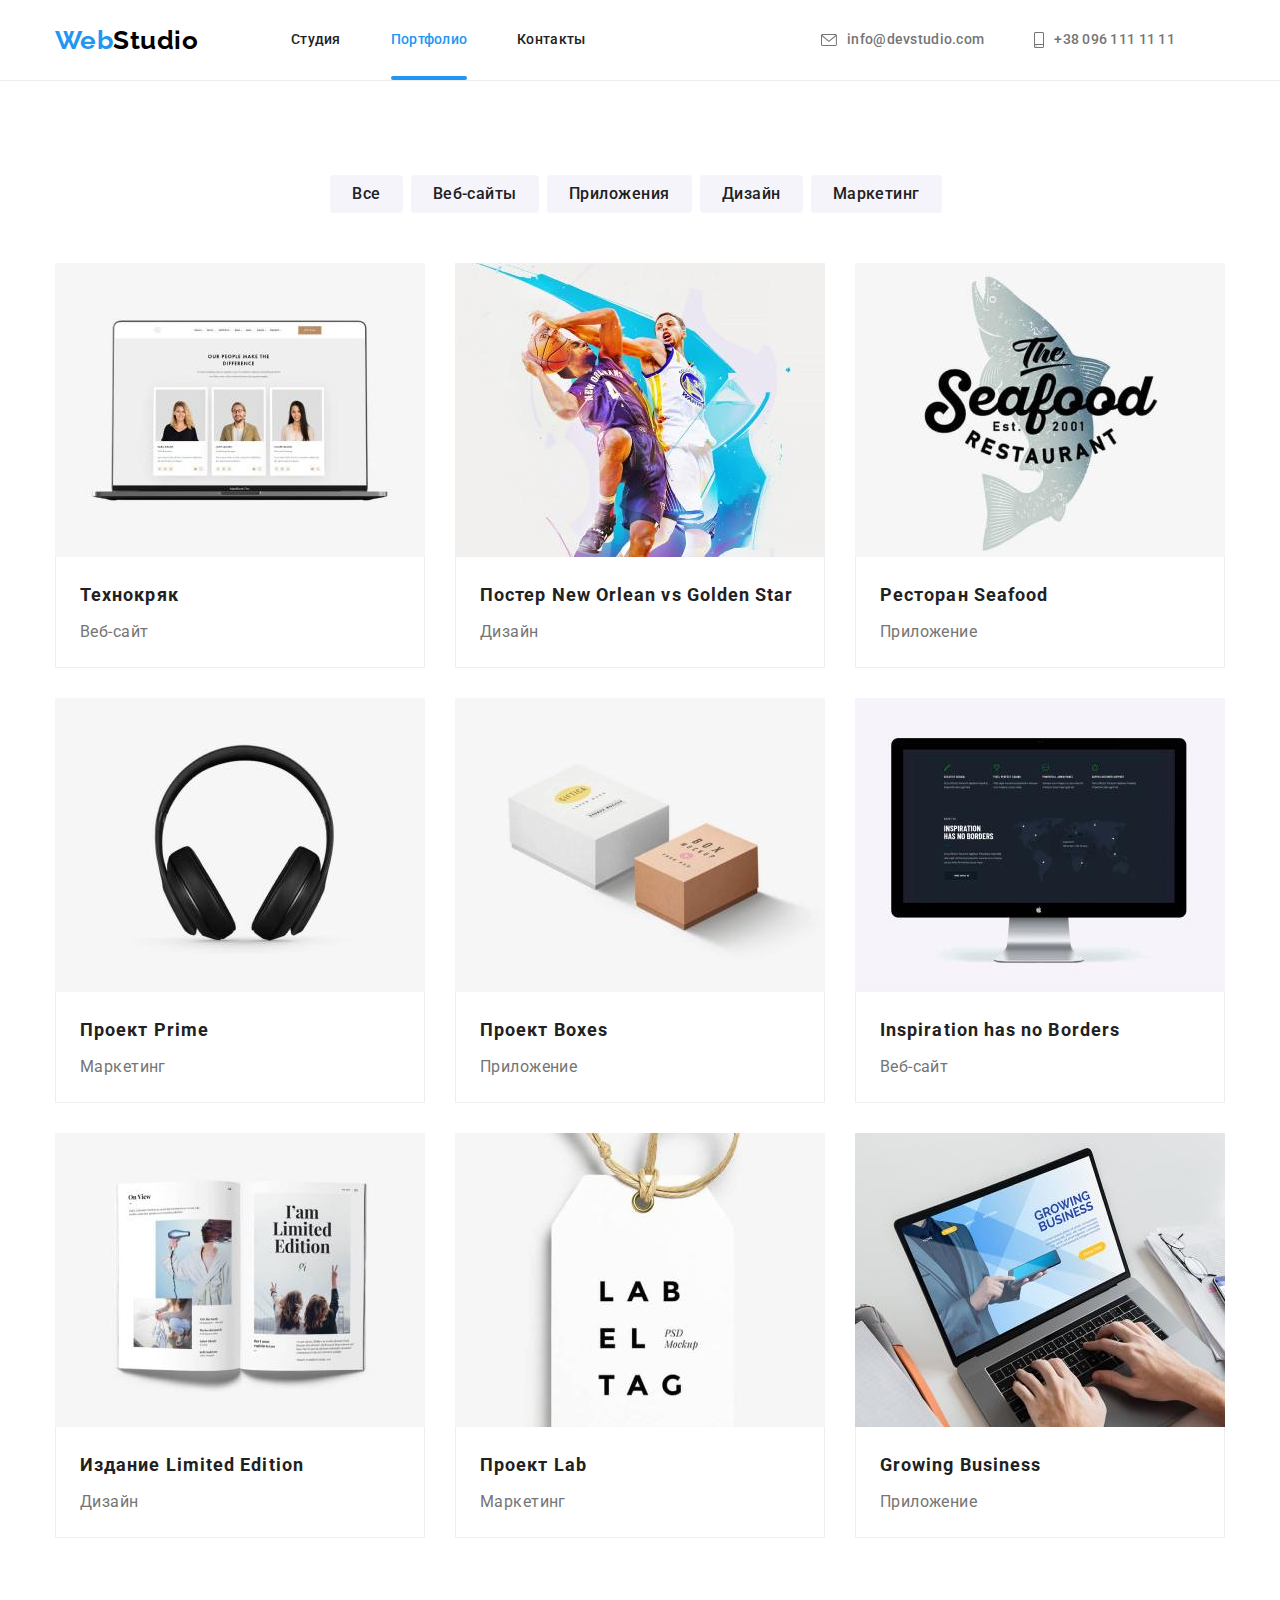
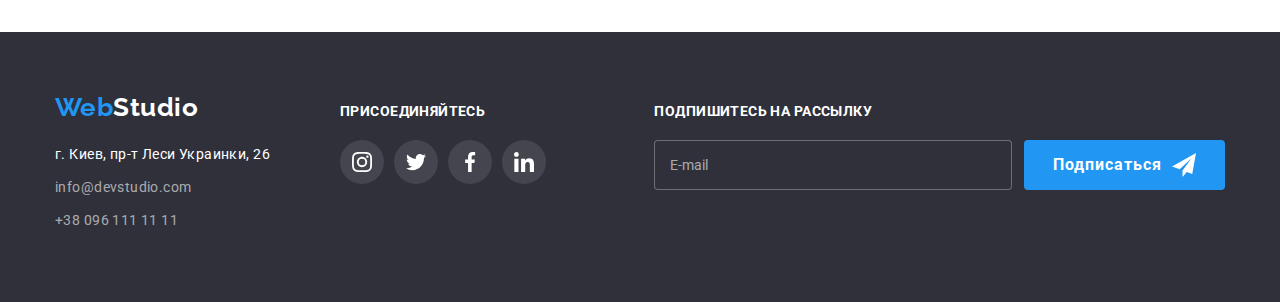
==== portfolio.html @ 4323f63f "initial" ====
<!DOCTYPE html>
<html lang="ru">
  <head>
    <meta charset="UTF-8" />
    <meta http-equiv="X-UA-Compatible" content="IE=edge" />
    <meta name="viewport" content="width=device-width, initial-scale=1.0" />
    <link rel="stylesheet" href="./css/main.min.css" />
    <title>Web studio</title>
  </head>
  <body>
    <!--Шапка страницы-->

    <header class="page-header">
      <div class="container header__cont">
        <!-- Навигация по странице -->

        <nav class="page-nav">
          <a href="./index.html" lang="en" class="logo logo-header">
            Web
            <span class="logo-end">Studio</span>
          </a>
          <ul class="nav__list">
            <li class="nav__item">
              <a href="./index.html" class="nav__link">Студия</a>
            </li>
            <li class="nav__item">
              <a href="./portfolio.html" class="active__link nav__link">Портфолио</a>
            </li>
            <li class="nav__item">
              <a href="/" class="nav__link">Контакты</a>
            </li>
          </ul>
        </nav>

        <!--Контакты-->

        <ul class="cont__list">
          <li class="cont__item">
            <a href="mailto:info@devstudio.com" class="cont__link">
              <svg width="16" height="12" class="cont__icon">
                <use href="./images/sprite.svg#envelope"></use>
              </svg>
              info@devstudio.com
            </a>
          </li>
          <li class="cont__item">
            <a href="tel:+380961111111" class="cont__link">
              <svg width="10" height="16" class="cont__icon">
                <use href="./images/sprite.svg#smartphone"></use>
              </svg>
              +38 096 111 11 11
            </a>
          </li>
        </ul>
      </div>
    </header>

    <!--Основная часть-->

    <main>
      <section class="section">
        <div class="container">
          <h1 class="visually-hidden">Портфолио</h1>
          <ul class="filter__list">
            <li class="filter__item">
              <button type="button" class="filter__btn">Все</button>
            </li>
            <li class="filter__item">
              <button type="button" class="filter__btn">Веб-сайты</button>
            </li>
            <li class="filter__item">
              <button type="button" class="filter__btn">Приложения</button>
            </li>
            <li class="filter__item">
              <button type="button" class="filter__btn">Дизайн</button>
            </li>
            <li class="filter__item">
              <button type="button" class="filter__btn">Маркетинг</button>
            </li>
          </ul>
          <ul class="project__list">
            <li class="project__card">
              <a href="/" class="project__link">
                <div class="project__thumb">
                  <img
                    src="./images/portfolio1.jpg"
                    alt="Ноутбук со страницей сайта"
                    width="370"
                  />
                  <div class="project__overlay">
                    <p class="overlay__text">
                      Ресурс предлагает комплексные предложения с разным уровнем
                      функционала и сервисов. Все это позволит посетителю
                      получить исчерпывающие сведения о компании или частном
                      лице.
                    </p>
                  </div>
                </div>
                <div class="project__text">
                  <h2 class="project__title">Технокряк</h2>
                  <p class="project__desc">Веб-сайт</p>
                </div>
              </a>
            </li>
            <li class="project__card">
              <a href="/" class="project__link">
                <div class="project__thumb">
                  <img
                    src="./images/portfolio2.jpg"
                    alt="Постер команд"
                    width="370"
                  />
                  <div class="project__overlay">
                    <p class="overlay__text">
                      Ресурс предлагает комплексные предложения с разным уровнем
                      функционала и сервисов. Все это позволит посетителю
                      получить исчерпывающие сведения о компании или частном
                      лице.
                    </p>
                  </div>
                </div>
                <div class="project__text">
                  <h2 class="project__title">
                    Постер
                    <span lang="en">New Orlean vs Golden Star</span>
                  </h2>
                  <p class="project__desc">Дизайн</p>
                </div>
              </a>
            </li>
            <li class="project__card">
              <a href="/" class="project__link">
                <div class="project__thumb">
                  <img
                    src="./images/portfolio3.jpg"
                    alt="Лого ресторана"
                    width="370"
                  />
                  <div class="project__overlay">
                    <p class="overlay__text">
                      Ресурс предлагает комплексные предложения с разным уровнем
                      функционала и сервисов. Все это позволит посетителю
                      получить исчерпывающие сведения о компании или частном
                      лице.
                    </p>
                  </div>
                </div>
                <div class="project__text">
                  <h2 class="project__title">
                    Ресторан
                    <span lang="en">Seafood</span>
                  </h2>
                  <p class="project__desc">Приложение</p>
                </div>
              </a>
            </li>
            <li class="project__card">
              <a href="/" class="project__link">
                <div class="project__thumb">
                  <img
                    src="./images/portfolio4.jpg"
                    alt="Наушники"
                    width="370"
                  />
                  <div class="project__overlay">
                    <p class="overlay__text">
                      Ресурс предлагает комплексные предложения с разным уровнем
                      функционала и сервисов. Все это позволит посетителю
                      получить исчерпывающие сведения о компании или частном
                      лице.
                    </p>
                  </div>
                </div>
                <div class="project__text">
                  <h2 class="project__title">
                    Проект
                    <span lang="en">Prime</span>
                  </h2>
                  <p class="project__desc">Маркетинг</p>
                </div>
              </a>
            </li>
            <li class="project__card">
              <a href="/" class="project__link">
                <div class="project__thumb">
                  <img
                    src="./images/portfolio5.jpg"
                    alt="Две коробки"
                    width="370"
                  />
                  <div class="project__overlay">
                    <p class="overlay__text">
                      Ресурс предлагает комплексные предложения с разным уровнем
                      функционала и сервисов. Все это позволит посетителю
                      получить исчерпывающие сведения о компании или частном
                      лице.
                    </p>
                  </div>
                </div>
                <div class="project__text">
                  <h2 class="project__title">
                    Проект
                    <span lang="en">Boxes</span>
                  </h2>
                  <p class="project__desc">Приложение</p>
                </div>
              </a>
            </li>
            <li class="project__card">
              <a href="/" class="project__link">
                <div class="project__thumb">
                  <img
                    src="./images/portfolio6.jpg"
                    alt="Монитор со страницей сайта"
                    width="370"
                  />
                  <div class="project__overlay">
                    <p class="overlay__text">
                      Ресурс предлагает комплексные предложения с разным уровнем
                      функционала и сервисов. Все это позволит посетителю
                      получить исчерпывающие сведения о компании или частном
                      лице.
                    </p>
                  </div>
                </div>
                <div class="project__text">
                  <h2 class="project__title" lang="en">
                    Inspiration has no Borders
                  </h2>
                  <p class="project__desc">Веб-сайт</p>
                </div>
              </a>
            </li>
            <li class="project__card">
              <a href="/" class="project__link">
                <div class="project__thumb">
                  <img
                    src="./images/portfolio7.jpg"
                    alt="Разворот книги"
                    width="370"
                  />
                  <div class="project__overlay">
                    <p class="overlay__text">
                      Ресурс предлагает комплексные предложения с разным уровнем
                      функционала и сервисов. Все это позволит посетителю
                      получить исчерпывающие сведения о компании или частном
                      лице.
                    </p>
                  </div>
                </div>
                <div class="project__text">
                  <h2 class="project__title">
                    Издание
                    <span lang="en">Limited Edition</span>
                  </h2>
                  <p class="project__desc">Дизайн</p>
                </div>
              </a>
            </li>
            <li class="project__card">
              <a href="/" class="project__link">
                <div class="project__thumb">
                  <img
                    src="./images/portfolio8.jpg"
                    alt="Бирка"
                    width="370"
                  />
                  <div class="project__overlay">
                    <p class="overlay__text">
                      Ресурс предлагает комплексные предложения с разным уровнем
                      функционала и сервисов. Все это позволит посетителю
                      получить исчерпывающие сведения о компании или частном
                      лице.
                    </p>
                  </div>
                </div>
                <div class="project__text">
                  <h2 class="project__title">
                    Проект
                    <span lang="en">Lab</span>
                  </h2>
                  <p class="project__desc">Маркетинг</p>
                </div>
              </a>
            </li>
            <li class="project__card">
              <a href="/" class="project__link">
                <div class="project__thumb">
                  <img
                    src="./images/portfolio9.jpg"
                    alt="Ноутбук с приложением"
                    width="370"
                  />
                  <div class="project__overlay">
                    <p class="overlay__text">
                      Ресурс предлагает комплексные предложения с разным уровнем
                      функционала и сервисов. Все это позволит посетителю
                      получить исчерпывающие сведения о компании или частном
                      лице.
                    </p>
                  </div>
                </div>
                <div class="project__text">
                  <h2 class="project__title" lang="en">Growing Business</h2>
                  <p class="project__desc">Приложение</p>
                </div>
              </a>
            </li>
          </ul>
        </div>
      </section>
    </main>

    <!--Подвал-->

    <footer class="page-footer">
      <div class="container foot__cont">
        <div>
          <a href="./index.html" lang="en" class="logo logo-footer">
            Web
            <span class="logo-end-foot">Studio</span>
          </a>
          <address>
            <ul class="cont-foot__list">
              <li class="cont-foot__item contact-first">
                г. Киев, пр-т Леси Украинки, 26
              </li>
              <li class="cont-foot__item">
                <a href="mailto:info@devstudio.com" class="cont-foot__link"
                  >info@devstudio.com</a
                >
              </li>
              <li class="cont-foot__item">
                <a href="tel:+380961111111" class="cont-foot__link"
                  >+38 096 111 11 11</a
                >
              </li>
            </ul>
          </address>
        </div>
        <div class="social-foot__cont">
          <p class="social-foot__text">присоединяйтесь</p>
          <div>
            <ul class="social__list">
              <li class="social__item">
                <a href="/" class="social-foot__link">
                  <svg class="social__icon">
                    <use href="./images/sprite.svg#instagram"></use>
                  </svg>
                </a>
              </li>
              <li class="social__item">
                <a href="/" class="social-foot__link">
                  <svg class="social__icon">
                    <use href="./images/sprite.svg#twitter"></use>
                  </svg>
                </a>
              </li>
              <li class="social__item">
                <a href="/" class="social-foot__link">
                  <svg class="social__icon">
                    <use href="./images/sprite.svg#facebook"></use>
                  </svg>
                </a>
              </li>
              <li class="social__item">
                <a href="/" class="social-foot__link">
                  <svg class="social__icon">
                    <use href="./images/sprite.svg#linkedin"></use>
                  </svg>
                </a>
              </li>
            </ul>
          </div>
        </div>
        <div class="mailing__cont">
          <p class="social-foot__text">подпишитесь на рассылку</p>
          <form name="mailing-form" class="mailing__form">
            <label class="mailing__label">
              <input
                type="email"
                name="mailing"
                placeholder="E-mail"
                class="mailing__input"
              />
            </label>
            <button type="submit" class="mailing__btn">
              Подписаться
              <svg class="mailing__icon">
                <use href="./images/sprite.svg#send"></use>
              </svg>
            </button>
          </form>
        </div>
      </div>
    </footer>
  </body>
</html>
---- css/main.min.css ----
@import url("https://cdnjs.cloudflare.com/ajax/libs/modern-normalize/1.1.0/modern-normalize.min.css");@import url("https://fonts.googleapis.com/css2?family=Raleway:wght@700&family=Roboto:wght@400;500;700;900&display=swap");:root{--primary-text-color: #757575;--secondary-text-color: #212121;--primary-color: #ffffff;--accent-color: #2196f3;--hover-color: #188ce8;--primary-bgc: #2f303a;--secondary-bgc: #f5f4fa;--sprite-color: #afb1b8;--sprite-bgc: rgba(255, 255, 255, 0.1);--timing-dur: 250ms;--timing-func: cubic-bezier(0.4, 0, 0.2, 1);--indent: 30px;--items: 3}ul{list-style:none;padding:0;margin:0}a{text-decoration:none}h1,h2,h3,h4,h5,h6,p{margin:0}img{display:block;max-width:100%;height:auto}body{font-family:"Roboto", sans-serif;font-size:14px;line-height:1.7;letter-spacing:0.03em;color:var(--primary-text-color);background-color:var(--primary-color)}.section{padding:94px 0}.section__title{margin-bottom:50px;color:var(--secondary-text-color);font-weight:700;font-size:36px;line-height:1.17;text-align:center}.visually-hidden{position:absolute;width:1px;height:1px;margin:-1px;border:0;padding:0;white-space:nowrap;-webkit-clip-path:inset(100%);clip-path:inset(100%);clip:rect(0 0 0 0);overflow:hidden}.container{width:1200px;margin:0 auto;padding:0 15px}.logo{color:var(--accent-color);font-family:'Raleway';font-weight:700;font-size:26px;line-height:1.19;word-spacing:-0.24em}.hero__btn,.mailing__btn,.modal__btn,.filter__btn{color:var(--primary-color);background-color:var(--accent-color);border:none;border-radius:4px;font-family:inherit;font-weight:700;font-size:16px;line-height:1.88;text-align:center;letter-spacing:0.06em;cursor:pointer;-webkit-transition:background-color var(--timing-dur) var(--timing-func);transition:background-color var(--timing-dur) var(--timing-func)}.social__list,.social-team__list{display:-webkit-box;display:-ms-flexbox;display:flex}.social__list .social__item:not(last-child),.social-team__list .social__item:not(last-child){margin-right:10px}.social__item{width:44px;height:44px}.social__link,.social-foot__link{display:-webkit-box;display:-ms-flexbox;display:flex;-webkit-box-align:center;-ms-flex-align:center;align-items:center;-webkit-box-pack:center;-ms-flex-pack:center;justify-content:center;width:100%;height:100%;border-radius:50%;-webkit-transition:background-color var(--timing-dur) var(--timing-func);transition:background-color var(--timing-dur) var(--timing-func)}.social__link:hover,.social-foot__link:hover,.social__link:focus,.social-foot__link:focus{background-color:var(--accent-color)}.social__icon,.social-team__icon{width:20px;height:20px;fill:var(--primary-color)}.project__list{display:-webkit-box;display:-ms-flexbox;display:flex;-ms-flex-wrap:wrap;flex-wrap:wrap;gap:var(--indent)}.project__card{-ms-flex-preferred-size:calc((100% - var(--indent) * (var(--items) - 1)) / var(--items));flex-basis:calc((100% - var(--indent) * (var(--items) - 1)) / var(--items))}.logo-header{margin-right:93px}.logo-end{color:#000000}.page-nav{display:-webkit-box;display:-ms-flexbox;display:flex;-webkit-box-align:center;-ms-flex-align:center;align-items:center}.nav__list{display:-webkit-box;display:-ms-flexbox;display:flex}.nav__link{display:block;padding:32px 0;color:var(--secondary-text-color);font-weight:500;line-height:1.14;letter-spacing:0.02em;-webkit-transition:color var(--timing-dur) var(--timing-func);transition:color var(--timing-dur) var(--timing-func)}.nav__link:hover,.nav__link:focus{color:var(--accent-color)}.active__link{position:relative;color:var(--accent-color)}.active__link::after{content:'';position:absolute;bottom:0;display:block;width:100%;height:4px;border-radius:2px;background-color:var(--accent-color)}.active__link:hover::after,.active__link:focus::after{-webkit-animation:scaleline var(--timing-dur) var(--timing-func);animation:scaleline var(--timing-dur) var(--timing-func)}@-webkit-keyframes scaleline{0%{-webkit-transform:scale(0);transform:scale(0)}100%{-webkit-transform:scale(1);transform:scale(1)}}@keyframes scaleline{0%{-webkit-transform:scale(0);transform:scale(0)}100%{-webkit-transform:scale(1);transform:scale(1)}}.nav__list .nav__item:not(:last-child){margin-right:50px}.cont__list{display:-webkit-box;display:-ms-flexbox;display:flex;margin-left:auto}.cont__icon{margin-right:10px;fill:var(--primary-text-color);-webkit-transition:fill var(--timing-dur) var(--timing-func);transition:fill var(--timing-dur) var(--timing-func)}.cont__link:hover .cont__icon,.cont__link:focus .cont__icon{fill:currentColor}.cont__link{display:-webkit-box;display:-ms-flexbox;display:flex;padding:32px 0;-webkit-box-align:center;-ms-flex-align:center;align-items:center;color:var(--primary-text-color);font-weight:500;line-height:1.14;letter-spacing:0.02em;-webkit-transition:color var(--timing-dur) var(--timing-func);transition:color var(--timing-dur) var(--timing-func)}.cont__link:hover,.cont__link:focus{color:var(--accent-color)}.cont__list .cont__item:not(last-child){margin-right:50px}.header__cont{display:-webkit-box;display:-ms-flexbox;display:flex}.page-header{border-bottom:1px solid #ECECEC}.hero{padding:200px 0;text-align:center;max-width:1600px;height:600px;margin:0 auto;background-image:-webkit-gradient(linear, left top, right top, from(rgba(47,48,58,0.4)), to(rgba(47,48,58,0.4))),url("../images/hero-img.jpg");background-image:linear-gradient(to right, rgba(47,48,58,0.4), rgba(47,48,58,0.4)),url("../images/hero-img.jpg");background-repeat:no-repeat;background-position:center;background-size:cover}.hero__title{margin:0 auto 30px auto;max-width:696px;color:var(--primary-color);font-weight:900;font-size:44px;line-height:1.36;letter-spacing:0.06em;text-transform:uppercase}.hero__btn{padding:10px 32px}.hero__btn:hover,.hero__btn:focus{background-color:var(--hover-color)}.feature__list{display:-webkit-box;display:-ms-flexbox;display:flex}.feature__list .feature__card:not(last-child){margin-right:30px}.feature__cont{display:-webkit-box;display:-ms-flexbox;display:flex;-webkit-box-align:center;-ms-flex-align:center;align-items:center;-webkit-box-pack:center;-ms-flex-pack:center;justify-content:center;width:270px;height:120px;background-color:var(--secondary-bgc);border-radius:4px}.feature__icon{width:70px;height:70px}.feature__card{text-align:left}.feature__title{margin:30px 0 10px 0;color:var(--secondary-text-color);font-weight:700;font-size:14px;line-height:1.14;text-transform:uppercase}.feature__text{max-width:270px}.feature__sect{padding-bottom:0}.activity__list{display:-webkit-box;display:-ms-flexbox;display:flex}.activity__list .activity__item:not(last-child){margin-right:30px}.activity__thumb{position:relative}.activity__label{position:absolute;display:-webkit-box;display:-ms-flexbox;display:flex;-webkit-box-align:center;-ms-flex-align:center;align-items:center;-webkit-box-pack:center;-ms-flex-pack:center;justify-content:center;width:100%;height:70px;bottom:0;background-color:rgba(47,48,58,0.8)}.activity__text{color:var(--primary-color);font-weight:700;line-height:1.14;text-align:center;text-transform:uppercase}.team__section{background-color:var(--secondary-bgc)}.team__list{display:-webkit-box;display:-ms-flexbox;display:flex}.team__list .team__card:not(last-child){margin-right:30px}.team__card{border-radius:0px 0px 4px 4px;background-color:var(--primary-color);-webkit-box-shadow:0 4px 4px rgba(0,0,0,0.25);box-shadow:0 4px 4px rgba(0,0,0,0.25)}.team__text{padding-top:30px;font-size:16px;line-height:1.19;text-align:center}.team__name{margin-bottom:10px;color:var(--secondary-text-color);font-weight:500}.team__social{padding:16px 0 30px 0}.social-team__list{-webkit-box-pack:center;-ms-flex-pack:center;justify-content:center}.social-team__icon{fill:var(--sprite-color);-webkit-transition:fill var(--timing-dur) var(--timing-func);transition:fill var(--timing-dur) var(--timing-func)}.social__link:hover .social-team__icon,.social-foot__link:hover .social-team__icon,.social__link:focus .social-team__icon,.social-foot__link:focus .social-team__icon{fill:var(--primary-color)}.client__list{display:-webkit-box;display:-ms-flexbox;display:flex}.client__list .client__item:not(last-child){margin-right:30px}.client__item{width:170px;height:92px}.client__link{display:-webkit-box;display:-ms-flexbox;display:flex;-webkit-box-align:center;-ms-flex-align:center;align-items:center;-webkit-box-pack:center;-ms-flex-pack:center;justify-content:center;width:100%;height:100%;outline:1px solid var(--sprite-color);border-radius:4px;-webkit-transition:outline var(--timing-dur) var(--timing-func);transition:outline var(--timing-dur) var(--timing-func)}.client__link:hover,.client__link:focus{outline:1px solid var(--accent-color)}.client__icon{width:106px;height:60px;fill:var(--sprite-color);-webkit-transition:fill var(--timing-dur) var(--timing-func);transition:fill var(--timing-dur) var(--timing-func)}.client__link:hover .client__icon,.client__link:focus .client__icon{fill:var(--accent-color)}.page-footer{padding:60px 0;background-color:var(--primary-bgc)}.foot__cont{display:-webkit-box;display:-ms-flexbox;display:flex;-webkit-box-align:baseline;-ms-flex-align:baseline;align-items:baseline}.logo-footer{display:block;margin-bottom:20px}.logo-end-foot{color:var(--primary-color)}.cont-foot__list{font-style:normal}.contact-first{color:var(--primary-color)}.cont-foot__list .cont-foot__item:not(last-child){margin-bottom:9px}.cont-foot__link{color:rgba(255,255,255,0.6);-webkit-transition:color var(--timing-dur) var(--timing-func);transition:color var(--timing-dur) var(--timing-func)}.cont-foot__link:hover,.cont-foot__link:focus{color:var(--accent-color)}.social-foot__cont{margin-left:70px}.social-foot__text{margin-bottom:20px;color:var(--primary-color);font-weight:700;line-height:1.14;text-transform:uppercase}.social-foot__link{background-color:var(--sprite-bgc)}.mailing__cont{margin-left:auto}.mailing__form{display:-webkit-box;display:-ms-flexbox;display:flex}.mailing__input{padding:15px;width:358px;height:50px;background-color:var(--primary-bgc);border:1px solid rgba(255,255,255,0.3);border-radius:4px;color:rgba(255,255,255,0.6);-webkit-transition:border var(--timing-dur) var(--timing-func),-webkit-box-shadow var(--timing-dur) var(--timing-func);transition:border var(--timing-dur) var(--timing-func),-webkit-box-shadow var(--timing-dur) var(--timing-func);transition:border var(--timing-dur) var(--timing-func),box-shadow var(--timing-dur) var(--timing-func);transition:border var(--timing-dur) var(--timing-func),box-shadow var(--timing-dur) var(--timing-func),-webkit-box-shadow var(--timing-dur) var(--timing-func)}.mailing__input::-webkit-input-placeholder{color:rgba(255,255,255,0.6)}.mailing__input:-ms-input-placeholder{color:rgba(255,255,255,0.6)}.mailing__input::-ms-input-placeholder{color:rgba(255,255,255,0.6)}.mailing__input::placeholder{color:rgba(255,255,255,0.6)}.mailing__input:hover,.mailing__input:focus{border:1px solid var(--accent-color);-webkit-box-shadow:0px 4px 4px rgba(0,0,0,0.15);box-shadow:0px 4px 4px rgba(0,0,0,0.15);outline:none}.mailing__btn{padding:10px 29px;margin-left:12px;display:-webkit-box;display:-ms-flexbox;display:flex;-webkit-box-align:center;-ms-flex-align:center;align-items:center;-webkit-transition:-webkit-box-shadow var(--timing-dur) var(--timing-func);transition:-webkit-box-shadow var(--timing-dur) var(--timing-func);transition:box-shadow var(--timing-dur) var(--timing-func);transition:box-shadow var(--timing-dur) var(--timing-func), -webkit-box-shadow var(--timing-dur) var(--timing-func)}.mailing__btn:hover,.mailing__btn:focus{background-color:var(--hover-color);-webkit-box-shadow:0px 4px 4px rgba(0,0,0,0.15);box-shadow:0px 4px 4px rgba(0,0,0,0.15)}.mailing__icon{margin-left:10px;width:24px;height:24px}.modal__backdrop{position:fixed;top:0;left:0;width:100vw;height:100vh;visibility:1;opacity:1;-webkit-transform:scale(1);transform:scale(1);background:rgba(0,0,0,0.2);-webkit-transition:opacity var(--timing-dur) var(--timing-func),-webkit-transform var(--timing-dur) var(--timing-func);transition:opacity var(--timing-dur) var(--timing-func),-webkit-transform var(--timing-dur) var(--timing-func);transition:opacity var(--timing-dur) var(--timing-func),transform var(--timing-dur) var(--timing-func);transition:opacity var(--timing-dur) var(--timing-func),transform var(--timing-dur) var(--timing-func),-webkit-transform var(--timing-dur) var(--timing-func)}.modal__backdrop.is-hidden{visibility:hidden;opacity:0;-webkit-transform:scale(0.5);transform:scale(0.5);pointer-events:none}.modal__cont{position:absolute;padding:40px;top:50%;left:50%;width:528px;background:var(--primary-color);-webkit-box-shadow:0px 1px 3px rgba(0,0,0,0.12),0px 1px 1px rgba(0,0,0,0.14),0px 2px 1px rgba(0,0,0,0.2);box-shadow:0px 1px 3px rgba(0,0,0,0.12),0px 1px 1px rgba(0,0,0,0.14),0px 2px 1px rgba(0,0,0,0.2);border-radius:4px;-webkit-transform:translate(-50%, -50%);transform:translate(-50%, -50%)}.close__btn{position:absolute;top:0;right:0;margin:8px 8px 0 0;display:-webkit-box;display:-ms-flexbox;display:flex;-webkit-box-align:center;-ms-flex-align:center;align-items:center;-webkit-box-pack:center;-ms-flex-pack:center;justify-content:center;width:30px;height:30px;background-color:var(--primary-color);border:1px solid rgba(0,0,0,0.1);border-radius:50%;cursor:pointer;-webkit-transition:-webkit-box-shadow var(--timing-dur) var(--timing-func);transition:-webkit-box-shadow var(--timing-dur) var(--timing-func);transition:box-shadow var(--timing-dur) var(--timing-func);transition:box-shadow var(--timing-dur) var(--timing-func), -webkit-box-shadow var(--timing-dur) var(--timing-func)}.close__btn:hover,.close__btn:focus{-webkit-box-shadow:0px 4px 4px rgba(0,0,0,0.25);box-shadow:0px 4px 4px rgba(0,0,0,0.25)}.close__icon{-webkit-transition:fill var(--timing-dur) var(--timing-func);transition:fill var(--timing-dur) var(--timing-func)}.close__btn:hover .close__icon,.close__btn:focus .close__icon{fill:var(--accent-color)}.modal__form{display:-webkit-box;display:-ms-flexbox;display:flex;-webkit-box-orient:vertical;-webkit-box-direction:normal;-ms-flex-direction:column;flex-direction:column}.modal__title{margin-bottom:12px;color:var(--secondary-text-color);font-weight:700;font-size:20px;line-height:1.15;text-align:center}.modal__field{position:relative;margin-bottom:10px;display:-webkit-box;display:-ms-flexbox;display:flex;-webkit-box-orient:vertical;-webkit-box-direction:normal;-ms-flex-direction:column;flex-direction:column;width:100%}.modal__label{font-size:12px;line-height:1.17;letter-spacing:0.01em}.modal__input{margin-top:4px;padding:11px 12px 11px 42px;border:1px solid rgba(33,33,33,0.2);border-radius:4px;-webkit-transition:border var(--timing-dur) var(--timing-func);transition:border var(--timing-dur) var(--timing-func)}.modal__input:hover,.modal__input:focus{border:1px solid var(--accent-color);outline:none}.modal__icon{position:absolute;top:50%;left:12px;width:18px;height:18px;-webkit-transition:fill var(--timing-dur) var(--timing-func);transition:fill var(--timing-dur) var(--timing-func)}.modal__input:hover+.modal__icon,.modal__input:focus+.modal__icon{fill:var(--accent-color)}.modal__svg{width:100%;height:100%}.modal__comment{margin-bottom:20px;display:-webkit-box;display:-ms-flexbox;display:flex;-webkit-box-orient:vertical;-webkit-box-direction:normal;-ms-flex-direction:column;flex-direction:column;width:100%}.modal__area{margin-top:4px;padding:12px 16px;height:120px;border:1px solid rgba(33,33,33,0.2);border-radius:4px;resize:none;font-size:12px;-webkit-transition:border var(--timing-dur) var(--timing-func);transition:border var(--timing-dur) var(--timing-func)}.modal__area:hover,.modal__area:focus{border:1px solid var(--accent-color);outline:none}.modal__area::-webkit-input-placeholder{color:rgba(117,117,117,0.5);-webkit-transition:font-size var(--timing-dur) var(--timing-func);transition:font-size var(--timing-dur) var(--timing-func)}.modal__area:-ms-input-placeholder{color:rgba(117,117,117,0.5);-webkit-transition:font-size var(--timing-dur) var(--timing-func);transition:font-size var(--timing-dur) var(--timing-func)}.modal__area::-ms-input-placeholder{color:rgba(117,117,117,0.5);-webkit-transition:font-size var(--timing-dur) var(--timing-func);transition:font-size var(--timing-dur) var(--timing-func)}.modal__area::placeholder{color:rgba(117,117,117,0.5);-webkit-transition:font-size var(--timing-dur) var(--timing-func);transition:font-size var(--timing-dur) var(--timing-func)}.modal__area:hover::-webkit-input-placeholder,.modal__area:focus::-webkit-input-placeholder{font-size:14px}.modal__area:hover:-ms-input-placeholder,.modal__area:focus:-ms-input-placeholder{font-size:14px}.modal__area:hover::-ms-input-placeholder,.modal__area:focus::-ms-input-placeholder{font-size:14px}.modal__area:hover::placeholder,.modal__area:focus::placeholder{font-size:14px}.modal__checkbox{margin-bottom:30px;display:-webkit-box;display:-ms-flexbox;display:flex;-webkit-box-align:center;-ms-flex-align:center;align-items:center;-webkit-box-pack:center;-ms-flex-pack:center;justify-content:center}.checkbox__icon{display:-webkit-box;display:-ms-flexbox;display:flex;-webkit-box-align:center;-ms-flex-align:center;align-items:center;-webkit-box-pack:center;-ms-flex-pack:center;justify-content:center;margin-right:8px;width:16px;height:15px;border:2px solid var(--secondary-text-color);border-radius:3px;-webkit-transition:background-color var(--timing-dur) var(--timing-func),border var(--timing-dur) var(--timing-func);transition:background-color var(--timing-dur) var(--timing-func),border var(--timing-dur) var(--timing-func)}.checkbox:focus+.checkbox__icon{border:2px solid var(--accent-color)}.checkbox:checked+.checkbox__icon{border:none;background-color:var(--accent-color)}.checkbox__svg{width:100%;height:100%;fill:transparent;-webkit-transition:fill var(--timing-dur) var(--timing-func);transition:fill var(--timing-dur) var(--timing-func)}.checkbox:checked+.checkbox__icon .checkbox__svg{fill:var(--primary-color)}.modal__link{padding-left:4px;color:var(--accent-color);text-decoration:underline}.modal__btn{padding:10px 55px;margin:0 auto;-webkit-transition:-webkit-box-shadow var(--timing-dur) var(--timing-func);transition:-webkit-box-shadow var(--timing-dur) var(--timing-func);transition:box-shadow var(--timing-dur) var(--timing-func);transition:box-shadow var(--timing-dur) var(--timing-func), -webkit-box-shadow var(--timing-dur) var(--timing-func)}.modal__btn:hover,.modal__btn:focus{background-color:var(--hover-color);-webkit-box-shadow:0px 4px 4px rgba(0,0,0,0.15);box-shadow:0px 4px 4px rgba(0,0,0,0.15)}.filter__list{display:-webkit-box;display:-ms-flexbox;display:flex;-webkit-box-pack:center;-ms-flex-pack:center;justify-content:center;margin-bottom:50px}.filter__list .filter__item:not(last-child){margin-right:8px}.filter__btn{padding:6px 22px;color:var(--secondary-text-color);background-color:var(--secondary-bgc);font-weight:500;line-height:1.63;letter-spacing:0.03em;-webkit-transition:color var(--timing-dur) var(--timing-func),-webkit-box-shadow var(--timing-dur) var(--timing-func);transition:color var(--timing-dur) var(--timing-func),-webkit-box-shadow var(--timing-dur) var(--timing-func);transition:color var(--timing-dur) var(--timing-func),box-shadow var(--timing-dur) var(--timing-func);transition:color var(--timing-dur) var(--timing-func),box-shadow var(--timing-dur) var(--timing-func),-webkit-box-shadow var(--timing-dur) var(--timing-func)}.filter__btn:active,.filter__btn:hover,.filter__btn:focus{color:var(--primary-color);background-color:var(--accent-color);-webkit-box-shadow:0px 3px 1px rgba(0,0,0,0.1),0px 1px 2px rgba(0,0,0,0.08),0px 2px 2px rgba(0,0,0,0.12);box-shadow:0px 3px 1px rgba(0,0,0,0.1),0px 1px 2px rgba(0,0,0,0.08),0px 2px 2px rgba(0,0,0,0.12)}.project__text{padding:20px 24px;border-bottom:1px solid #EEEEEE;border-left:1px solid #EEEEEE;border-right:1px solid #EEEEEE}.project__title{margin-bottom:4px;color:var(--secondary-text-color);font-weight:700;font-size:18px;line-height:2.0;letter-spacing:0.06em}.project__desc{color:var(--primary-text-color);font-size:16px;line-height:1.88}.project__link{display:block;-webkit-transition:-webkit-box-shadow var(--timing-dur) var(--timing-func);transition:-webkit-box-shadow var(--timing-dur) var(--timing-func);transition:box-shadow var(--timing-dur) var(--timing-func);transition:box-shadow var(--timing-dur) var(--timing-func), -webkit-box-shadow var(--timing-dur) var(--timing-func)}.project__link:hover,.project__link:focus{-webkit-box-shadow:0px 1px 1px rgba(0,0,0,0.12),0px 4px 4px rgba(0,0,0,0.06),1px 4px 6px rgba(0,0,0,0.16);box-shadow:0px 1px 1px rgba(0,0,0,0.12),0px 4px 4px rgba(0,0,0,0.06),1px 4px 6px rgba(0,0,0,0.16)}.project__thumb{position:relative;overflow:hidden}.project__overlay{position:absolute;top:0;height:100%;background-color:rgba(33,150,243,0.9);-webkit-transform:translateY(100%);transform:translateY(100%);-webkit-transition:-webkit-transform var(--timing-dur) var(--timing-func);transition:-webkit-transform var(--timing-dur) var(--timing-func);transition:transform var(--timing-dur) var(--timing-func);transition:transform var(--timing-dur) var(--timing-func), -webkit-transform var(--timing-dur) var(--timing-func)}.project__link:hover .project__overlay{-webkit-transform:translateY(0);transform:translateY(0)}.overlay__text{padding:63px 24px;color:var(--primary-color);font-size:18px;line-height:1.56}
/*# sourceMappingURL=main.min.css.map */
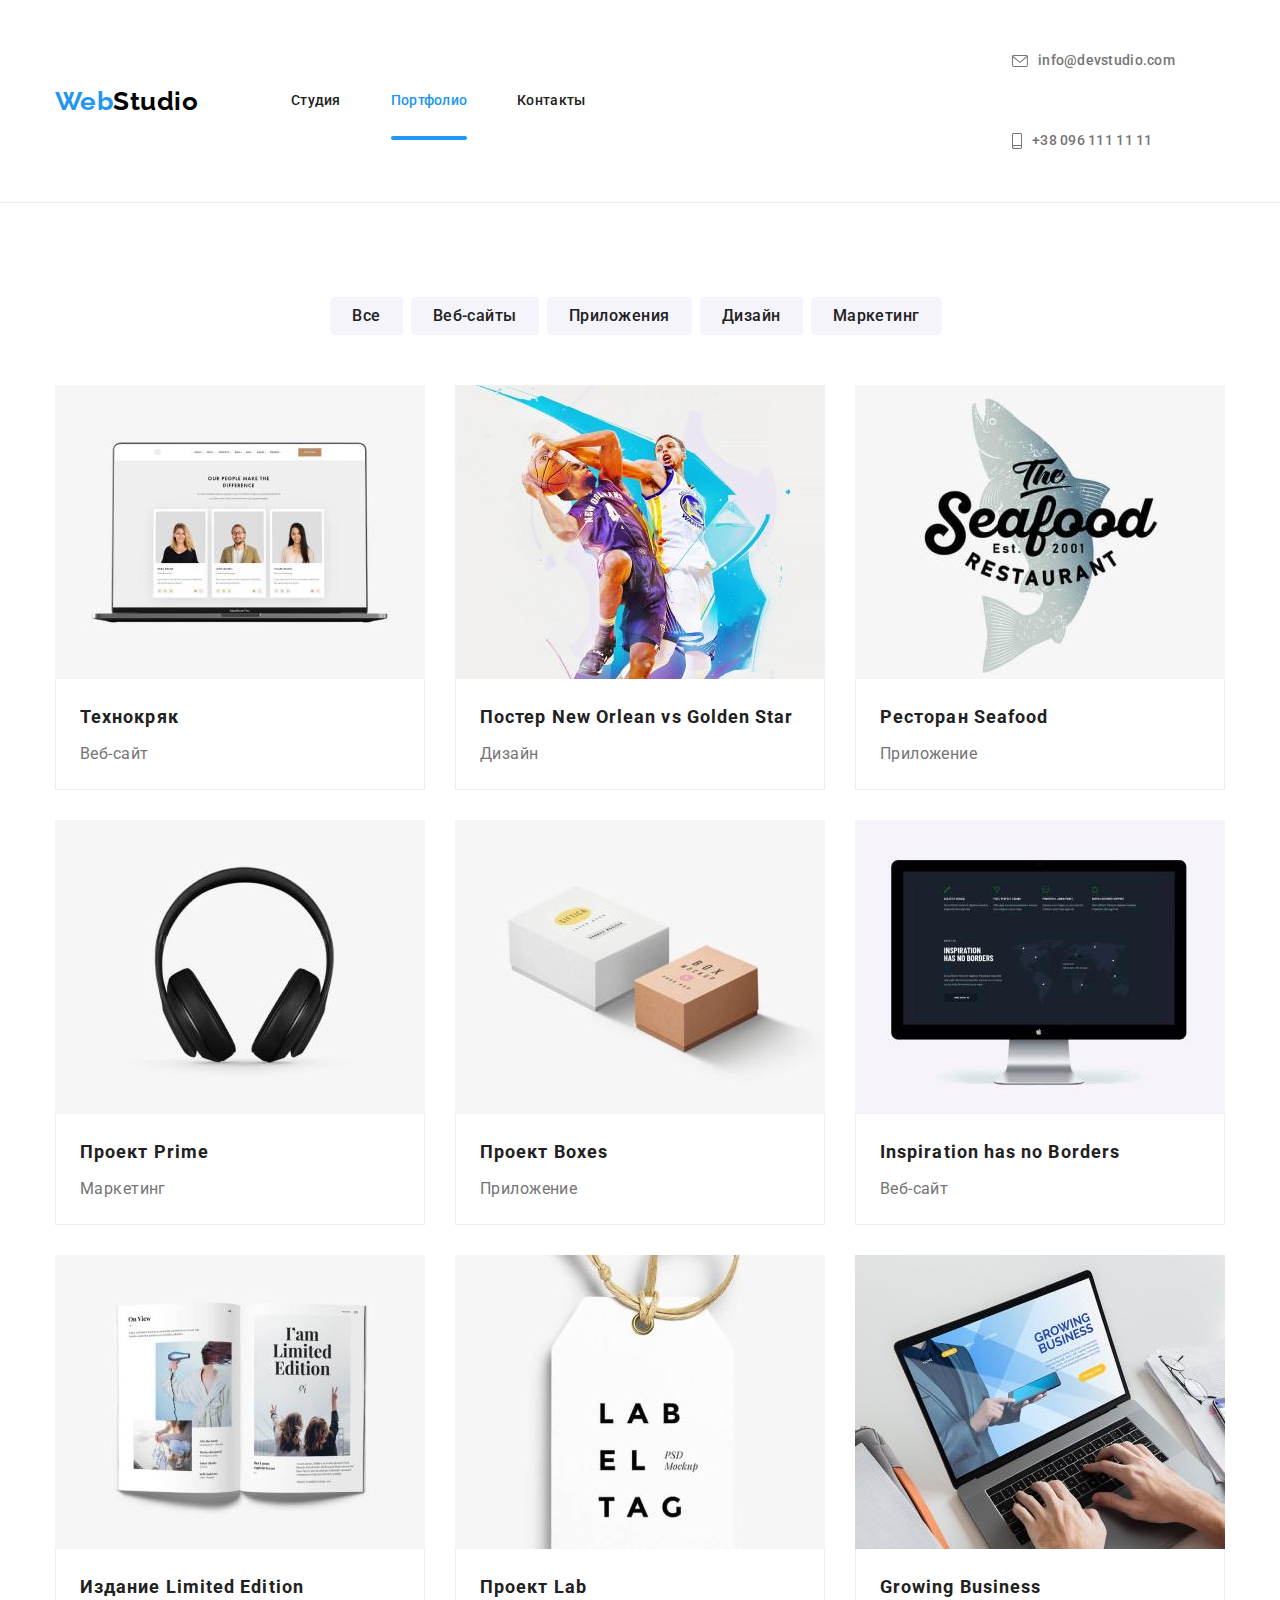
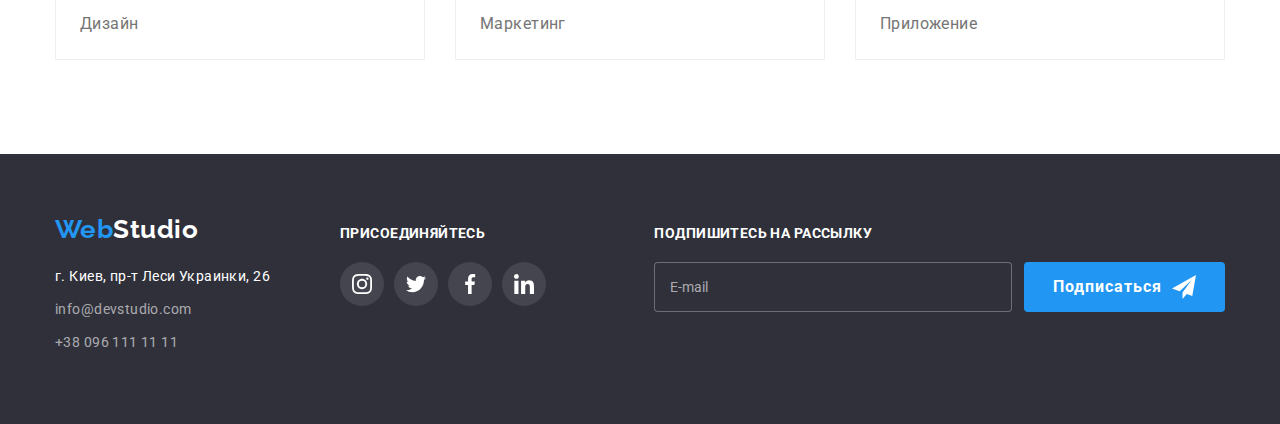
==== commit 8db55acb: "mobile-menu" ====
--- a/portfolio.html
+++ b/portfolio.html
@@ -30,7 +30,6 @@
               <a href="/" class="nav__link">Контакты</a>
             </li>
           </ul>
-        </nav>
 
         <!--Контакты-->
 
@@ -38,7 +37,7 @@
           <li class="cont__item">
             <a href="mailto:info@devstudio.com" class="cont__link">
               <svg width="16" height="12" class="cont__icon">
-                <use href="./images/sprite.svg#envelope"></use>
+                <use href="./img/sprite.svg#envelope"></use>
               </svg>
               info@devstudio.com
             </a>
@@ -46,12 +45,13 @@
           <li class="cont__item">
             <a href="tel:+380961111111" class="cont__link">
               <svg width="10" height="16" class="cont__icon">
-                <use href="./images/sprite.svg#smartphone"></use>
+                <use href="./img/sprite.svg#smartphone"></use>
               </svg>
               +38 096 111 11 11
             </a>
           </li>
         </ul>
+      </nav>
       </div>
     </header>
 
@@ -345,28 +345,28 @@
               <li class="social__item">
                 <a href="/" class="social-foot__link">
                   <svg class="social__icon">
-                    <use href="./images/sprite.svg#instagram"></use>
+                    <use href="./img/sprite.svg#instagram"></use>
                   </svg>
                 </a>
               </li>
               <li class="social__item">
                 <a href="/" class="social-foot__link">
                   <svg class="social__icon">
-                    <use href="./images/sprite.svg#twitter"></use>
+                    <use href="./img/sprite.svg#twitter"></use>
                   </svg>
                 </a>
               </li>
               <li class="social__item">
                 <a href="/" class="social-foot__link">
                   <svg class="social__icon">
-                    <use href="./images/sprite.svg#facebook"></use>
+                    <use href="./img/sprite.svg#facebook"></use>
                   </svg>
                 </a>
               </li>
               <li class="social__item">
                 <a href="/" class="social-foot__link">
                   <svg class="social__icon">
-                    <use href="./images/sprite.svg#linkedin"></use>
+                    <use href="./img/sprite.svg#linkedin"></use>
                   </svg>
                 </a>
               </li>
@@ -387,7 +387,7 @@
             <button type="submit" class="mailing__btn">
               Подписаться
               <svg class="mailing__icon">
-                <use href="./images/sprite.svg#send"></use>
+                <use href="./img/sprite.svg#send"></use>
               </svg>
             </button>
           </form>
--- a/css/main.min.css
+++ b/css/main.min.css
@@ -1,2 +1,2 @@
-@import url("https://cdnjs.cloudflare.com/ajax/libs/modern-normalize/1.1.0/modern-normalize.min.css");@import url("https://fonts.googleapis.com/css2?family=Raleway:wght@700&family=Roboto:wght@400;500;700;900&display=swap");:root{--primary-text-color: #757575;--secondary-text-color: #212121;--primary-color: #ffffff;--accent-color: #2196f3;--hover-color: #188ce8;--primary-bgc: #2f303a;--secondary-bgc: #f5f4fa;--sprite-color: #afb1b8;--sprite-bgc: rgba(255, 255, 255, 0.1);--timing-dur: 250ms;--timing-func: cubic-bezier(0.4, 0, 0.2, 1);--indent: 30px;--items: 3}ul{list-style:none;padding:0;margin:0}a{text-decoration:none}h1,h2,h3,h4,h5,h6,p{margin:0}img{display:block;max-width:100%;height:auto}body{font-family:"Roboto", sans-serif;font-size:14px;line-height:1.7;letter-spacing:0.03em;color:var(--primary-text-color);background-color:var(--primary-color)}.section{padding:94px 0}.section__title{margin-bottom:50px;color:var(--secondary-text-color);font-weight:700;font-size:36px;line-height:1.17;text-align:center}.visually-hidden{position:absolute;width:1px;height:1px;margin:-1px;border:0;padding:0;white-space:nowrap;-webkit-clip-path:inset(100%);clip-path:inset(100%);clip:rect(0 0 0 0);overflow:hidden}.container{width:1200px;margin:0 auto;padding:0 15px}.logo{color:var(--accent-color);font-family:'Raleway';font-weight:700;font-size:26px;line-height:1.19;word-spacing:-0.24em}.hero__btn,.mailing__btn,.modal__btn,.filter__btn{color:var(--primary-color);background-color:var(--accent-color);border:none;border-radius:4px;font-family:inherit;font-weight:700;font-size:16px;line-height:1.88;text-align:center;letter-spacing:0.06em;cursor:pointer;-webkit-transition:background-color var(--timing-dur) var(--timing-func);transition:background-color var(--timing-dur) var(--timing-func)}.social__list,.social-team__list{display:-webkit-box;display:-ms-flexbox;display:flex}.social__list .social__item:not(last-child),.social-team__list .social__item:not(last-child){margin-right:10px}.social__item{width:44px;height:44px}.social__link,.social-foot__link{display:-webkit-box;display:-ms-flexbox;display:flex;-webkit-box-align:center;-ms-flex-align:center;align-items:center;-webkit-box-pack:center;-ms-flex-pack:center;justify-content:center;width:100%;height:100%;border-radius:50%;-webkit-transition:background-color var(--timing-dur) var(--timing-func);transition:background-color var(--timing-dur) var(--timing-func)}.social__link:hover,.social-foot__link:hover,.social__link:focus,.social-foot__link:focus{background-color:var(--accent-color)}.social__icon,.social-team__icon{width:20px;height:20px;fill:var(--primary-color)}.project__list{display:-webkit-box;display:-ms-flexbox;display:flex;-ms-flex-wrap:wrap;flex-wrap:wrap;gap:var(--indent)}.project__card{-ms-flex-preferred-size:calc((100% - var(--indent) * (var(--items) - 1)) / var(--items));flex-basis:calc((100% - var(--indent) * (var(--items) - 1)) / var(--items))}.logo-header{margin-right:93px}.logo-end{color:#000000}.page-nav{display:-webkit-box;display:-ms-flexbox;display:flex;-webkit-box-align:center;-ms-flex-align:center;align-items:center}.nav__list{display:-webkit-box;display:-ms-flexbox;display:flex}.nav__link{display:block;padding:32px 0;color:var(--secondary-text-color);font-weight:500;line-height:1.14;letter-spacing:0.02em;-webkit-transition:color var(--timing-dur) var(--timing-func);transition:color var(--timing-dur) var(--timing-func)}.nav__link:hover,.nav__link:focus{color:var(--accent-color)}.active__link{position:relative;color:var(--accent-color)}.active__link::after{content:'';position:absolute;bottom:0;display:block;width:100%;height:4px;border-radius:2px;background-color:var(--accent-color)}.active__link:hover::after,.active__link:focus::after{-webkit-animation:scaleline var(--timing-dur) var(--timing-func);animation:scaleline var(--timing-dur) var(--timing-func)}@-webkit-keyframes scaleline{0%{-webkit-transform:scale(0);transform:scale(0)}100%{-webkit-transform:scale(1);transform:scale(1)}}@keyframes scaleline{0%{-webkit-transform:scale(0);transform:scale(0)}100%{-webkit-transform:scale(1);transform:scale(1)}}.nav__list .nav__item:not(:last-child){margin-right:50px}.cont__list{display:-webkit-box;display:-ms-flexbox;display:flex;margin-left:auto}.cont__icon{margin-right:10px;fill:var(--primary-text-color);-webkit-transition:fill var(--timing-dur) var(--timing-func);transition:fill var(--timing-dur) var(--timing-func)}.cont__link:hover .cont__icon,.cont__link:focus .cont__icon{fill:currentColor}.cont__link{display:-webkit-box;display:-ms-flexbox;display:flex;padding:32px 0;-webkit-box-align:center;-ms-flex-align:center;align-items:center;color:var(--primary-text-color);font-weight:500;line-height:1.14;letter-spacing:0.02em;-webkit-transition:color var(--timing-dur) var(--timing-func);transition:color var(--timing-dur) var(--timing-func)}.cont__link:hover,.cont__link:focus{color:var(--accent-color)}.cont__list .cont__item:not(last-child){margin-right:50px}.header__cont{display:-webkit-box;display:-ms-flexbox;display:flex}.page-header{border-bottom:1px solid #ECECEC}.hero{padding:200px 0;text-align:center;max-width:1600px;height:600px;margin:0 auto;background-image:-webkit-gradient(linear, left top, right top, from(rgba(47,48,58,0.4)), to(rgba(47,48,58,0.4))),url("../images/hero-img.jpg");background-image:linear-gradient(to right, rgba(47,48,58,0.4), rgba(47,48,58,0.4)),url("../images/hero-img.jpg");background-repeat:no-repeat;background-position:center;background-size:cover}.hero__title{margin:0 auto 30px auto;max-width:696px;color:var(--primary-color);font-weight:900;font-size:44px;line-height:1.36;letter-spacing:0.06em;text-transform:uppercase}.hero__btn{padding:10px 32px}.hero__btn:hover,.hero__btn:focus{background-color:var(--hover-color)}.feature__list{display:-webkit-box;display:-ms-flexbox;display:flex}.feature__list .feature__card:not(last-child){margin-right:30px}.feature__cont{display:-webkit-box;display:-ms-flexbox;display:flex;-webkit-box-align:center;-ms-flex-align:center;align-items:center;-webkit-box-pack:center;-ms-flex-pack:center;justify-content:center;width:270px;height:120px;background-color:var(--secondary-bgc);border-radius:4px}.feature__icon{width:70px;height:70px}.feature__card{text-align:left}.feature__title{margin:30px 0 10px 0;color:var(--secondary-text-color);font-weight:700;font-size:14px;line-height:1.14;text-transform:uppercase}.feature__text{max-width:270px}.feature__sect{padding-bottom:0}.activity__list{display:-webkit-box;display:-ms-flexbox;display:flex}.activity__list .activity__item:not(last-child){margin-right:30px}.activity__thumb{position:relative}.activity__label{position:absolute;display:-webkit-box;display:-ms-flexbox;display:flex;-webkit-box-align:center;-ms-flex-align:center;align-items:center;-webkit-box-pack:center;-ms-flex-pack:center;justify-content:center;width:100%;height:70px;bottom:0;background-color:rgba(47,48,58,0.8)}.activity__text{color:var(--primary-color);font-weight:700;line-height:1.14;text-align:center;text-transform:uppercase}.team__section{background-color:var(--secondary-bgc)}.team__list{display:-webkit-box;display:-ms-flexbox;display:flex}.team__list .team__card:not(last-child){margin-right:30px}.team__card{border-radius:0px 0px 4px 4px;background-color:var(--primary-color);-webkit-box-shadow:0 4px 4px rgba(0,0,0,0.25);box-shadow:0 4px 4px rgba(0,0,0,0.25)}.team__text{padding-top:30px;font-size:16px;line-height:1.19;text-align:center}.team__name{margin-bottom:10px;color:var(--secondary-text-color);font-weight:500}.team__social{padding:16px 0 30px 0}.social-team__list{-webkit-box-pack:center;-ms-flex-pack:center;justify-content:center}.social-team__icon{fill:var(--sprite-color);-webkit-transition:fill var(--timing-dur) var(--timing-func);transition:fill var(--timing-dur) var(--timing-func)}.social__link:hover .social-team__icon,.social-foot__link:hover .social-team__icon,.social__link:focus .social-team__icon,.social-foot__link:focus .social-team__icon{fill:var(--primary-color)}.client__list{display:-webkit-box;display:-ms-flexbox;display:flex}.client__list .client__item:not(last-child){margin-right:30px}.client__item{width:170px;height:92px}.client__link{display:-webkit-box;display:-ms-flexbox;display:flex;-webkit-box-align:center;-ms-flex-align:center;align-items:center;-webkit-box-pack:center;-ms-flex-pack:center;justify-content:center;width:100%;height:100%;outline:1px solid var(--sprite-color);border-radius:4px;-webkit-transition:outline var(--timing-dur) var(--timing-func);transition:outline var(--timing-dur) var(--timing-func)}.client__link:hover,.client__link:focus{outline:1px solid var(--accent-color)}.client__icon{width:106px;height:60px;fill:var(--sprite-color);-webkit-transition:fill var(--timing-dur) var(--timing-func);transition:fill var(--timing-dur) var(--timing-func)}.client__link:hover .client__icon,.client__link:focus .client__icon{fill:var(--accent-color)}.page-footer{padding:60px 0;background-color:var(--primary-bgc)}.foot__cont{display:-webkit-box;display:-ms-flexbox;display:flex;-webkit-box-align:baseline;-ms-flex-align:baseline;align-items:baseline}.logo-footer{display:block;margin-bottom:20px}.logo-end-foot{color:var(--primary-color)}.cont-foot__list{font-style:normal}.contact-first{color:var(--primary-color)}.cont-foot__list .cont-foot__item:not(last-child){margin-bottom:9px}.cont-foot__link{color:rgba(255,255,255,0.6);-webkit-transition:color var(--timing-dur) var(--timing-func);transition:color var(--timing-dur) var(--timing-func)}.cont-foot__link:hover,.cont-foot__link:focus{color:var(--accent-color)}.social-foot__cont{margin-left:70px}.social-foot__text{margin-bottom:20px;color:var(--primary-color);font-weight:700;line-height:1.14;text-transform:uppercase}.social-foot__link{background-color:var(--sprite-bgc)}.mailing__cont{margin-left:auto}.mailing__form{display:-webkit-box;display:-ms-flexbox;display:flex}.mailing__input{padding:15px;width:358px;height:50px;background-color:var(--primary-bgc);border:1px solid rgba(255,255,255,0.3);border-radius:4px;color:rgba(255,255,255,0.6);-webkit-transition:border var(--timing-dur) var(--timing-func),-webkit-box-shadow var(--timing-dur) var(--timing-func);transition:border var(--timing-dur) var(--timing-func),-webkit-box-shadow var(--timing-dur) var(--timing-func);transition:border var(--timing-dur) var(--timing-func),box-shadow var(--timing-dur) var(--timing-func);transition:border var(--timing-dur) var(--timing-func),box-shadow var(--timing-dur) var(--timing-func),-webkit-box-shadow var(--timing-dur) var(--timing-func)}.mailing__input::-webkit-input-placeholder{color:rgba(255,255,255,0.6)}.mailing__input:-ms-input-placeholder{color:rgba(255,255,255,0.6)}.mailing__input::-ms-input-placeholder{color:rgba(255,255,255,0.6)}.mailing__input::placeholder{color:rgba(255,255,255,0.6)}.mailing__input:hover,.mailing__input:focus{border:1px solid var(--accent-color);-webkit-box-shadow:0px 4px 4px rgba(0,0,0,0.15);box-shadow:0px 4px 4px rgba(0,0,0,0.15);outline:none}.mailing__btn{padding:10px 29px;margin-left:12px;display:-webkit-box;display:-ms-flexbox;display:flex;-webkit-box-align:center;-ms-flex-align:center;align-items:center;-webkit-transition:-webkit-box-shadow var(--timing-dur) var(--timing-func);transition:-webkit-box-shadow var(--timing-dur) var(--timing-func);transition:box-shadow var(--timing-dur) var(--timing-func);transition:box-shadow var(--timing-dur) var(--timing-func), -webkit-box-shadow var(--timing-dur) var(--timing-func)}.mailing__btn:hover,.mailing__btn:focus{background-color:var(--hover-color);-webkit-box-shadow:0px 4px 4px rgba(0,0,0,0.15);box-shadow:0px 4px 4px rgba(0,0,0,0.15)}.mailing__icon{margin-left:10px;width:24px;height:24px}.modal__backdrop{position:fixed;top:0;left:0;width:100vw;height:100vh;visibility:1;opacity:1;-webkit-transform:scale(1);transform:scale(1);background:rgba(0,0,0,0.2);-webkit-transition:opacity var(--timing-dur) var(--timing-func),-webkit-transform var(--timing-dur) var(--timing-func);transition:opacity var(--timing-dur) var(--timing-func),-webkit-transform var(--timing-dur) var(--timing-func);transition:opacity var(--timing-dur) var(--timing-func),transform var(--timing-dur) var(--timing-func);transition:opacity var(--timing-dur) var(--timing-func),transform var(--timing-dur) var(--timing-func),-webkit-transform var(--timing-dur) var(--timing-func)}.modal__backdrop.is-hidden{visibility:hidden;opacity:0;-webkit-transform:scale(0.5);transform:scale(0.5);pointer-events:none}.modal__cont{position:absolute;padding:40px;top:50%;left:50%;width:528px;background:var(--primary-color);-webkit-box-shadow:0px 1px 3px rgba(0,0,0,0.12),0px 1px 1px rgba(0,0,0,0.14),0px 2px 1px rgba(0,0,0,0.2);box-shadow:0px 1px 3px rgba(0,0,0,0.12),0px 1px 1px rgba(0,0,0,0.14),0px 2px 1px rgba(0,0,0,0.2);border-radius:4px;-webkit-transform:translate(-50%, -50%);transform:translate(-50%, -50%)}.close__btn{position:absolute;top:0;right:0;margin:8px 8px 0 0;display:-webkit-box;display:-ms-flexbox;display:flex;-webkit-box-align:center;-ms-flex-align:center;align-items:center;-webkit-box-pack:center;-ms-flex-pack:center;justify-content:center;width:30px;height:30px;background-color:var(--primary-color);border:1px solid rgba(0,0,0,0.1);border-radius:50%;cursor:pointer;-webkit-transition:-webkit-box-shadow var(--timing-dur) var(--timing-func);transition:-webkit-box-shadow var(--timing-dur) var(--timing-func);transition:box-shadow var(--timing-dur) var(--timing-func);transition:box-shadow var(--timing-dur) var(--timing-func), -webkit-box-shadow var(--timing-dur) var(--timing-func)}.close__btn:hover,.close__btn:focus{-webkit-box-shadow:0px 4px 4px rgba(0,0,0,0.25);box-shadow:0px 4px 4px rgba(0,0,0,0.25)}.close__icon{-webkit-transition:fill var(--timing-dur) var(--timing-func);transition:fill var(--timing-dur) var(--timing-func)}.close__btn:hover .close__icon,.close__btn:focus .close__icon{fill:var(--accent-color)}.modal__form{display:-webkit-box;display:-ms-flexbox;display:flex;-webkit-box-orient:vertical;-webkit-box-direction:normal;-ms-flex-direction:column;flex-direction:column}.modal__title{margin-bottom:12px;color:var(--secondary-text-color);font-weight:700;font-size:20px;line-height:1.15;text-align:center}.modal__field{position:relative;margin-bottom:10px;display:-webkit-box;display:-ms-flexbox;display:flex;-webkit-box-orient:vertical;-webkit-box-direction:normal;-ms-flex-direction:column;flex-direction:column;width:100%}.modal__label{font-size:12px;line-height:1.17;letter-spacing:0.01em}.modal__input{margin-top:4px;padding:11px 12px 11px 42px;border:1px solid rgba(33,33,33,0.2);border-radius:4px;-webkit-transition:border var(--timing-dur) var(--timing-func);transition:border var(--timing-dur) var(--timing-func)}.modal__input:hover,.modal__input:focus{border:1px solid var(--accent-color);outline:none}.modal__icon{position:absolute;top:50%;left:12px;width:18px;height:18px;-webkit-transition:fill var(--timing-dur) var(--timing-func);transition:fill var(--timing-dur) var(--timing-func)}.modal__input:hover+.modal__icon,.modal__input:focus+.modal__icon{fill:var(--accent-color)}.modal__svg{width:100%;height:100%}.modal__comment{margin-bottom:20px;display:-webkit-box;display:-ms-flexbox;display:flex;-webkit-box-orient:vertical;-webkit-box-direction:normal;-ms-flex-direction:column;flex-direction:column;width:100%}.modal__area{margin-top:4px;padding:12px 16px;height:120px;border:1px solid rgba(33,33,33,0.2);border-radius:4px;resize:none;font-size:12px;-webkit-transition:border var(--timing-dur) var(--timing-func);transition:border var(--timing-dur) var(--timing-func)}.modal__area:hover,.modal__area:focus{border:1px solid var(--accent-color);outline:none}.modal__area::-webkit-input-placeholder{color:rgba(117,117,117,0.5);-webkit-transition:font-size var(--timing-dur) var(--timing-func);transition:font-size var(--timing-dur) var(--timing-func)}.modal__area:-ms-input-placeholder{color:rgba(117,117,117,0.5);-webkit-transition:font-size var(--timing-dur) var(--timing-func);transition:font-size var(--timing-dur) var(--timing-func)}.modal__area::-ms-input-placeholder{color:rgba(117,117,117,0.5);-webkit-transition:font-size var(--timing-dur) var(--timing-func);transition:font-size var(--timing-dur) var(--timing-func)}.modal__area::placeholder{color:rgba(117,117,117,0.5);-webkit-transition:font-size var(--timing-dur) var(--timing-func);transition:font-size var(--timing-dur) var(--timing-func)}.modal__area:hover::-webkit-input-placeholder,.modal__area:focus::-webkit-input-placeholder{font-size:14px}.modal__area:hover:-ms-input-placeholder,.modal__area:focus:-ms-input-placeholder{font-size:14px}.modal__area:hover::-ms-input-placeholder,.modal__area:focus::-ms-input-placeholder{font-size:14px}.modal__area:hover::placeholder,.modal__area:focus::placeholder{font-size:14px}.modal__checkbox{margin-bottom:30px;display:-webkit-box;display:-ms-flexbox;display:flex;-webkit-box-align:center;-ms-flex-align:center;align-items:center;-webkit-box-pack:center;-ms-flex-pack:center;justify-content:center}.checkbox__icon{display:-webkit-box;display:-ms-flexbox;display:flex;-webkit-box-align:center;-ms-flex-align:center;align-items:center;-webkit-box-pack:center;-ms-flex-pack:center;justify-content:center;margin-right:8px;width:16px;height:15px;border:2px solid var(--secondary-text-color);border-radius:3px;-webkit-transition:background-color var(--timing-dur) var(--timing-func),border var(--timing-dur) var(--timing-func);transition:background-color var(--timing-dur) var(--timing-func),border var(--timing-dur) var(--timing-func)}.checkbox:focus+.checkbox__icon{border:2px solid var(--accent-color)}.checkbox:checked+.checkbox__icon{border:none;background-color:var(--accent-color)}.checkbox__svg{width:100%;height:100%;fill:transparent;-webkit-transition:fill var(--timing-dur) var(--timing-func);transition:fill var(--timing-dur) var(--timing-func)}.checkbox:checked+.checkbox__icon .checkbox__svg{fill:var(--primary-color)}.modal__link{padding-left:4px;color:var(--accent-color);text-decoration:underline}.modal__btn{padding:10px 55px;margin:0 auto;-webkit-transition:-webkit-box-shadow var(--timing-dur) var(--timing-func);transition:-webkit-box-shadow var(--timing-dur) var(--timing-func);transition:box-shadow var(--timing-dur) var(--timing-func);transition:box-shadow var(--timing-dur) var(--timing-func), -webkit-box-shadow var(--timing-dur) var(--timing-func)}.modal__btn:hover,.modal__btn:focus{background-color:var(--hover-color);-webkit-box-shadow:0px 4px 4px rgba(0,0,0,0.15);box-shadow:0px 4px 4px rgba(0,0,0,0.15)}.filter__list{display:-webkit-box;display:-ms-flexbox;display:flex;-webkit-box-pack:center;-ms-flex-pack:center;justify-content:center;margin-bottom:50px}.filter__list .filter__item:not(last-child){margin-right:8px}.filter__btn{padding:6px 22px;color:var(--secondary-text-color);background-color:var(--secondary-bgc);font-weight:500;line-height:1.63;letter-spacing:0.03em;-webkit-transition:color var(--timing-dur) var(--timing-func),-webkit-box-shadow var(--timing-dur) var(--timing-func);transition:color var(--timing-dur) var(--timing-func),-webkit-box-shadow var(--timing-dur) var(--timing-func);transition:color var(--timing-dur) var(--timing-func),box-shadow var(--timing-dur) var(--timing-func);transition:color var(--timing-dur) var(--timing-func),box-shadow var(--timing-dur) var(--timing-func),-webkit-box-shadow var(--timing-dur) var(--timing-func)}.filter__btn:active,.filter__btn:hover,.filter__btn:focus{color:var(--primary-color);background-color:var(--accent-color);-webkit-box-shadow:0px 3px 1px rgba(0,0,0,0.1),0px 1px 2px rgba(0,0,0,0.08),0px 2px 2px rgba(0,0,0,0.12);box-shadow:0px 3px 1px rgba(0,0,0,0.1),0px 1px 2px rgba(0,0,0,0.08),0px 2px 2px rgba(0,0,0,0.12)}.project__text{padding:20px 24px;border-bottom:1px solid #EEEEEE;border-left:1px solid #EEEEEE;border-right:1px solid #EEEEEE}.project__title{margin-bottom:4px;color:var(--secondary-text-color);font-weight:700;font-size:18px;line-height:2.0;letter-spacing:0.06em}.project__desc{color:var(--primary-text-color);font-size:16px;line-height:1.88}.project__link{display:block;-webkit-transition:-webkit-box-shadow var(--timing-dur) var(--timing-func);transition:-webkit-box-shadow var(--timing-dur) var(--timing-func);transition:box-shadow var(--timing-dur) var(--timing-func);transition:box-shadow var(--timing-dur) var(--timing-func), -webkit-box-shadow var(--timing-dur) var(--timing-func)}.project__link:hover,.project__link:focus{-webkit-box-shadow:0px 1px 1px rgba(0,0,0,0.12),0px 4px 4px rgba(0,0,0,0.06),1px 4px 6px rgba(0,0,0,0.16);box-shadow:0px 1px 1px rgba(0,0,0,0.12),0px 4px 4px rgba(0,0,0,0.06),1px 4px 6px rgba(0,0,0,0.16)}.project__thumb{position:relative;overflow:hidden}.project__overlay{position:absolute;top:0;height:100%;background-color:rgba(33,150,243,0.9);-webkit-transform:translateY(100%);transform:translateY(100%);-webkit-transition:-webkit-transform var(--timing-dur) var(--timing-func);transition:-webkit-transform var(--timing-dur) var(--timing-func);transition:transform var(--timing-dur) var(--timing-func);transition:transform var(--timing-dur) var(--timing-func), -webkit-transform var(--timing-dur) var(--timing-func)}.project__link:hover .project__overlay{-webkit-transform:translateY(0);transform:translateY(0)}.overlay__text{padding:63px 24px;color:var(--primary-color);font-size:18px;line-height:1.56}
+@import url("https://cdnjs.cloudflare.com/ajax/libs/modern-normalize/1.1.0/modern-normalize.min.css");@import url("https://fonts.googleapis.com/css2?family=Raleway:wght@700&family=Roboto:wght@400;500;700;900&display=swap");:root{--primary-text-color: #757575;--secondary-text-color: #212121;--primary-color: #ffffff;--accent-color: #2196f3;--hover-color: #188ce8;--primary-bgc: #2f303a;--secondary-bgc: #f5f4fa;--sprite-color: #afb1b8;--sprite-bgc: rgba(255, 255, 255, 0.1);--timing-dur: 250ms;--timing-func: cubic-bezier(0.4, 0, 0.2, 1);--indent: 30px;--items: 3}ul{list-style:none;padding:0;margin:0}a{text-decoration:none}h1,h2,h3,h4,h5,h6,p{margin:0}img{display:block;max-width:100%;height:auto}body{font-family:"Roboto", sans-serif;font-size:14px;line-height:1.7;letter-spacing:0.03em;color:var(--primary-text-color);background-color:var(--primary-color)}.section{padding:94px 0}.section__title{margin-bottom:50px;color:var(--secondary-text-color);font-weight:700;font-size:36px;line-height:1.17;text-align:center}.visually-hidden{position:absolute;width:1px;height:1px;margin:-1px;border:0;padding:0;white-space:nowrap;-webkit-clip-path:inset(100%);clip-path:inset(100%);clip:rect(0 0 0 0);overflow:hidden}.container{margin:0 auto;padding:0 15px}@media screen and (min-width: 480px){.container{width:480px}}@media screen and (min-width: 768px){.container{width:768px}}@media screen and (min-width: 1200px){.container{width:1200px}}.logo{color:var(--accent-color);font-family:'Raleway';font-weight:700;font-size:24px;line-height:1.17;word-spacing:-0.24em}@media screen and (min-width: 1200px){.logo{font-size:26px;line-height:1.19}}.hero__btn,.mailing__btn,.modal__btn,.filter__btn{color:var(--primary-color);background-color:var(--accent-color);border:none;border-radius:4px;font-family:inherit;font-weight:700;font-size:16px;line-height:1.88;text-align:center;letter-spacing:0.06em;cursor:pointer;-webkit-transition:background-color var(--timing-dur) var(--timing-func);transition:background-color var(--timing-dur) var(--timing-func)}.social__list,.social-team__list{display:-webkit-box;display:-ms-flexbox;display:flex}.social__list .social__item:not(last-child),.social-team__list .social__item:not(last-child){margin-right:10px}.social__item{width:44px;height:44px}.social__link,.social-foot__link{display:-webkit-box;display:-ms-flexbox;display:flex;-webkit-box-align:center;-ms-flex-align:center;align-items:center;-webkit-box-pack:center;-ms-flex-pack:center;justify-content:center;width:100%;height:100%;border-radius:50%;-webkit-transition:background-color var(--timing-dur) var(--timing-func);transition:background-color var(--timing-dur) var(--timing-func)}.social__link:hover,.social-foot__link:hover,.social__link:focus,.social-foot__link:focus{background-color:var(--accent-color)}.social__icon,.social-team__icon{width:20px;height:20px;fill:var(--primary-color)}.project__list{display:-webkit-box;display:-ms-flexbox;display:flex;-ms-flex-wrap:wrap;flex-wrap:wrap;gap:var(--indent)}.project__card{-ms-flex-preferred-size:calc((100% - var(--indent) * (var(--items) - 1)) / var(--items));flex-basis:calc((100% - var(--indent) * (var(--items) - 1)) / var(--items))}@media screen and (min-width: 768px){.logo-header{margin-right:88px}}@media screen and (min-width: 1200px){.logo-header{margin-right:93px}}.logo-end{color:#000000}.page-nav{display:-webkit-box;display:-ms-flexbox;display:flex;-webkit-box-align:center;-ms-flex-align:center;align-items:center}@media screen and (min-width: 768px){.page-nav{-webkit-box-pack:center;-ms-flex-pack:center;justify-content:center}}.menu__btn{margin:0 0 0 auto;padding:0;background-color:transparent;border:none;cursor:pointer;z-index:10}.menu__btn .close-menu__icon{display:none}.menu__btn .menu__icon{-webkit-transition:fill var(--timing-dur) var(--timing-func);transition:fill var(--timing-dur) var(--timing-func)}.menu__btn.is-open .close-menu__icon{display:block;-webkit-transition:fill var(--timing-dur) var(--timing-func);transition:fill var(--timing-dur) var(--timing-func)}.menu__btn.is-open .menu__icon{display:none}.menu__btn:hover .menu__icon,.menu__btn:focus .menu__icon{fill:var(--accent-color)}.menu__btn:hover .close-menu__icon,.menu__btn:focus .close-menu__icon{fill:var(--accent-color)}@media screen and (min-width: 768px){.menu__btn{display:none}}@media screen and (max-width: 767px){.mobile__cont{display:none;position:absolute;top:0;left:0;width:100%;height:800px;padding:48px 40px;background-color:var(--primary-color)}}.mobile__cont.is-open{display:block}@media screen and (min-width: 768px){.mobile__cont{display:-webkit-box;display:-ms-flexbox;display:flex}}@media screen and (min-width: 768px){.nav__list{display:-webkit-box;display:-ms-flexbox;display:flex;-webkit-box-align:center;-ms-flex-align:center;align-items:center}}.nav__link{color:var(--secondary-text-color);font-weight:500;font-size:40px;line-height:1.17;letter-spacing:0.02em;-webkit-transition:color var(--timing-dur) var(--timing-func);transition:color var(--timing-dur) var(--timing-func)}.nav__link:hover,.nav__link:focus{color:var(--accent-color)}@media screen and (min-width: 768px){.nav__link{padding:32px 0;font-size:14px;line-height:1.14}}.active__link{color:var(--accent-color)}@media screen and (min-width: 768px){.active__link{position:relative}.active__link::after{content:'';position:absolute;bottom:0;display:block;width:100%;height:4px;border-radius:2px;background-color:var(--accent-color)}.active__link:hover::after,.active__link:focus::after{-webkit-animation:scaleline var(--timing-dur) var(--timing-func);animation:scaleline var(--timing-dur) var(--timing-func)}}@-webkit-keyframes scaleline{0%{-webkit-transform:scale(0);transform:scale(0)}100%{-webkit-transform:scale(1);transform:scale(1)}}@keyframes scaleline{0%{-webkit-transform:scale(0);transform:scale(0)}100%{-webkit-transform:scale(1);transform:scale(1)}}@media screen and (max-width: 767px){.nav__list .nav__item:not(:last-child){margin-bottom:32px}}@media screen and (min-width: 768px){.nav__list .nav__item:not(:last-child){margin-right:50px}}@media screen and (max-width: 767px){.cont__list{display:-webkit-box;display:-ms-flexbox;display:flex;-webkit-box-orient:vertical;-webkit-box-direction:reverse;-ms-flex-direction:column-reverse;flex-direction:column-reverse;margin-top:300px}}@media screen and (min-width: 768px){.cont__list{margin-left:auto;padding:21px 0}}.cont__icon{display:none}@media screen and (min-width: 768px){.cont__icon{display:block;margin-right:10px;fill:var(--primary-text-color);-webkit-transition:fill var(--timing-dur) var(--timing-func);transition:fill var(--timing-dur) var(--timing-func)}.cont__link:hover .cont__icon,.cont__link:focus .cont__icon{fill:currentColor}}.cont__link{color:var(--primary-text-color);font-weight:500;font-size:24px;line-height:1.17;letter-spacing:0.02em;-webkit-transition:color var(--timing-dur) var(--timing-func);transition:color var(--timing-dur) var(--timing-func)}.cont__link:hover,.cont__link:focus{color:var(--accent-color)}@media screen and (min-width: 768px){.cont__link{display:-webkit-box;display:-ms-flexbox;display:flex;-webkit-box-align:center;-ms-flex-align:center;align-items:center;font-size:14px;line-height:1.14}}@media screen and (min-width: 1200px){.cont__link{padding:32px 0}}@media screen and (max-width: 767px){.tel__link{color:var(--accent-color);font-weight:500;font-size:34px;line-height:1.18}}@media screen and (max-width: 767px){.cont__list .cont__item:not(last-child){margin-top:32px}}@media screen and (min-width: 768px){.cont__list .cont__item:not(last-child){margin-right:50px}}.social-mob__list{display:-webkit-box;display:-ms-flexbox;display:flex;margin-top:64px}@media screen and (min-width: 768px){.social-mob__list{display:none}}.social-mob__list .social-mob__item:not(last-child){margin-right:10px;border-right:1px solid var(--secondary-text-color-color)}.social-mob__link{color:var(--accent-color);font-weight:500;font-size:18px;line-height:1.22;letter-spacing:0.02em}@media screen and (max-width: 767px){.header__cont{position:relative}}.page-header{border-bottom:1px solid #ECECEC}.hero{padding:200px 0;text-align:center;max-width:1600px;height:600px;margin:0 auto;background-image:-webkit-gradient(linear, left top, right top, from(rgba(47,48,58,0.4)), to(rgba(47,48,58,0.4))),url("../images/hero-img.jpg");background-image:linear-gradient(to right, rgba(47,48,58,0.4), rgba(47,48,58,0.4)),url("../images/hero-img.jpg");background-repeat:no-repeat;background-position:center;background-size:cover}.hero__title{margin:0 auto 30px auto;max-width:696px;color:var(--primary-color);font-weight:900;font-size:44px;line-height:1.36;letter-spacing:0.06em;text-transform:uppercase}.hero__btn{padding:10px 32px}.hero__btn:hover,.hero__btn:focus{background-color:var(--hover-color)}.feature__list{display:-webkit-box;display:-ms-flexbox;display:flex}.feature__list .feature__card:not(last-child){margin-right:30px}.feature__cont{display:-webkit-box;display:-ms-flexbox;display:flex;-webkit-box-align:center;-ms-flex-align:center;align-items:center;-webkit-box-pack:center;-ms-flex-pack:center;justify-content:center;width:270px;height:120px;background-color:var(--secondary-bgc);border-radius:4px}.feature__icon{width:70px;height:70px}.feature__card{text-align:left}.feature__title{margin:30px 0 10px 0;color:var(--secondary-text-color);font-weight:700;font-size:14px;line-height:1.14;text-transform:uppercase}.feature__text{max-width:270px}.activity__sect{display:none}@media screen and (min-width: 768px){.activity__sect{display:block;padding-top:0}}.activity__list{display:-webkit-box;display:-ms-flexbox;display:flex}.activity__list .activity__item:not(last-child){margin-right:30px}.activity__thumb{position:relative}.activity__label{position:absolute;display:-webkit-box;display:-ms-flexbox;display:flex;-webkit-box-align:center;-ms-flex-align:center;align-items:center;-webkit-box-pack:center;-ms-flex-pack:center;justify-content:center;width:100%;height:70px;bottom:0;background-color:rgba(47,48,58,0.8)}.activity__text{color:var(--primary-color);font-weight:700;line-height:1.14;text-align:center;text-transform:uppercase}.team__section{background-color:var(--secondary-bgc)}.team__list{display:-webkit-box;display:-ms-flexbox;display:flex}.team__list .team__card:not(last-child){margin-right:30px}.team__card{border-radius:0px 0px 4px 4px;background-color:var(--primary-color);-webkit-box-shadow:0 4px 4px rgba(0,0,0,0.25);box-shadow:0 4px 4px rgba(0,0,0,0.25)}.team__text{padding-top:30px;font-size:16px;line-height:1.19;text-align:center}.team__name{margin-bottom:10px;color:var(--secondary-text-color);font-weight:500}.team__social{padding:16px 0 30px 0}.social-team__list{-webkit-box-pack:center;-ms-flex-pack:center;justify-content:center}.social-team__icon{fill:var(--sprite-color);-webkit-transition:fill var(--timing-dur) var(--timing-func);transition:fill var(--timing-dur) var(--timing-func)}.social__link:hover .social-team__icon,.social-foot__link:hover .social-team__icon,.social__link:focus .social-team__icon,.social-foot__link:focus .social-team__icon{fill:var(--primary-color)}.client__list{display:-webkit-box;display:-ms-flexbox;display:flex}.client__list .client__item:not(last-child){margin-right:30px}.client__item{width:170px;height:92px}.client__link{display:-webkit-box;display:-ms-flexbox;display:flex;-webkit-box-align:center;-ms-flex-align:center;align-items:center;-webkit-box-pack:center;-ms-flex-pack:center;justify-content:center;width:100%;height:100%;outline:1px solid var(--sprite-color);border-radius:4px;-webkit-transition:outline var(--timing-dur) var(--timing-func);transition:outline var(--timing-dur) var(--timing-func)}.client__link:hover,.client__link:focus{outline:1px solid var(--accent-color)}.client__icon{width:106px;height:60px;fill:var(--sprite-color);-webkit-transition:fill var(--timing-dur) var(--timing-func);transition:fill var(--timing-dur) var(--timing-func)}.client__link:hover .client__icon,.client__link:focus .client__icon{fill:var(--accent-color)}.page-footer{padding:60px 0;background-color:var(--primary-bgc)}.foot__cont{display:-webkit-box;display:-ms-flexbox;display:flex;-webkit-box-align:baseline;-ms-flex-align:baseline;align-items:baseline}.logo-footer{display:block;margin-bottom:20px}.logo-end-foot{color:var(--primary-color)}.cont-foot__list{font-style:normal}.contact-first{color:var(--primary-color)}.cont-foot__list .cont-foot__item:not(last-child){margin-bottom:9px}.cont-foot__link{color:rgba(255,255,255,0.6);-webkit-transition:color var(--timing-dur) var(--timing-func);transition:color var(--timing-dur) var(--timing-func)}.cont-foot__link:hover,.cont-foot__link:focus{color:var(--accent-color)}.social-foot__cont{margin-left:70px}.social-foot__text{margin-bottom:20px;color:var(--primary-color);font-weight:700;line-height:1.14;text-transform:uppercase}.social-foot__link{background-color:var(--sprite-bgc)}.mailing__cont{margin-left:auto}.mailing__form{display:-webkit-box;display:-ms-flexbox;display:flex}.mailing__input{padding:15px;width:358px;height:50px;background-color:var(--primary-bgc);border:1px solid rgba(255,255,255,0.3);border-radius:4px;color:rgba(255,255,255,0.6);-webkit-transition:border var(--timing-dur) var(--timing-func),-webkit-box-shadow var(--timing-dur) var(--timing-func);transition:border var(--timing-dur) var(--timing-func),-webkit-box-shadow var(--timing-dur) var(--timing-func);transition:border var(--timing-dur) var(--timing-func),box-shadow var(--timing-dur) var(--timing-func);transition:border var(--timing-dur) var(--timing-func),box-shadow var(--timing-dur) var(--timing-func),-webkit-box-shadow var(--timing-dur) var(--timing-func)}.mailing__input::-webkit-input-placeholder{color:rgba(255,255,255,0.6)}.mailing__input:-ms-input-placeholder{color:rgba(255,255,255,0.6)}.mailing__input::-ms-input-placeholder{color:rgba(255,255,255,0.6)}.mailing__input::placeholder{color:rgba(255,255,255,0.6)}.mailing__input:hover,.mailing__input:focus{border:1px solid var(--accent-color);-webkit-box-shadow:0px 4px 4px rgba(0,0,0,0.15);box-shadow:0px 4px 4px rgba(0,0,0,0.15);outline:none}.mailing__btn{padding:10px 29px;margin-left:12px;display:-webkit-box;display:-ms-flexbox;display:flex;-webkit-box-align:center;-ms-flex-align:center;align-items:center;-webkit-transition:-webkit-box-shadow var(--timing-dur) var(--timing-func);transition:-webkit-box-shadow var(--timing-dur) var(--timing-func);transition:box-shadow var(--timing-dur) var(--timing-func);transition:box-shadow var(--timing-dur) var(--timing-func), -webkit-box-shadow var(--timing-dur) var(--timing-func)}.mailing__btn:hover,.mailing__btn:focus{background-color:var(--hover-color);-webkit-box-shadow:0px 4px 4px rgba(0,0,0,0.15);box-shadow:0px 4px 4px rgba(0,0,0,0.15)}.mailing__icon{margin-left:10px;width:24px;height:24px}.modal__backdrop{position:fixed;top:0;left:0;width:100vw;height:100vh;visibility:1;opacity:1;-webkit-transform:scale(1);transform:scale(1);background:rgba(0,0,0,0.2);-webkit-transition:opacity var(--timing-dur) var(--timing-func),-webkit-transform var(--timing-dur) var(--timing-func);transition:opacity var(--timing-dur) var(--timing-func),-webkit-transform var(--timing-dur) var(--timing-func);transition:opacity var(--timing-dur) var(--timing-func),transform var(--timing-dur) var(--timing-func);transition:opacity var(--timing-dur) var(--timing-func),transform var(--timing-dur) var(--timing-func),-webkit-transform var(--timing-dur) var(--timing-func)}.modal__backdrop.is-hidden{visibility:hidden;opacity:0;-webkit-transform:scale(0.5);transform:scale(0.5);pointer-events:none}.modal__cont{position:absolute;padding:40px;top:50%;left:50%;width:528px;background:var(--primary-color);-webkit-box-shadow:0px 1px 3px rgba(0,0,0,0.12),0px 1px 1px rgba(0,0,0,0.14),0px 2px 1px rgba(0,0,0,0.2);box-shadow:0px 1px 3px rgba(0,0,0,0.12),0px 1px 1px rgba(0,0,0,0.14),0px 2px 1px rgba(0,0,0,0.2);border-radius:4px;-webkit-transform:translate(-50%, -50%);transform:translate(-50%, -50%)}.close__btn{position:absolute;top:0;right:0;margin:8px 8px 0 0;display:-webkit-box;display:-ms-flexbox;display:flex;-webkit-box-align:center;-ms-flex-align:center;align-items:center;-webkit-box-pack:center;-ms-flex-pack:center;justify-content:center;width:30px;height:30px;background-color:var(--primary-color);border:1px solid rgba(0,0,0,0.1);border-radius:50%;cursor:pointer;-webkit-transition:-webkit-box-shadow var(--timing-dur) var(--timing-func);transition:-webkit-box-shadow var(--timing-dur) var(--timing-func);transition:box-shadow var(--timing-dur) var(--timing-func);transition:box-shadow var(--timing-dur) var(--timing-func), -webkit-box-shadow var(--timing-dur) var(--timing-func)}.close__btn:hover,.close__btn:focus{-webkit-box-shadow:0px 4px 4px rgba(0,0,0,0.25);box-shadow:0px 4px 4px rgba(0,0,0,0.25)}.close__icon{-webkit-transition:fill var(--timing-dur) var(--timing-func);transition:fill var(--timing-dur) var(--timing-func)}.close__btn:hover .close__icon,.close__btn:focus .close__icon{fill:var(--accent-color)}.modal__form{display:-webkit-box;display:-ms-flexbox;display:flex;-webkit-box-orient:vertical;-webkit-box-direction:normal;-ms-flex-direction:column;flex-direction:column}.modal__title{margin-bottom:12px;color:var(--secondary-text-color);font-weight:700;font-size:20px;line-height:1.15;text-align:center}.modal__field{position:relative;margin-bottom:10px;display:-webkit-box;display:-ms-flexbox;display:flex;-webkit-box-orient:vertical;-webkit-box-direction:normal;-ms-flex-direction:column;flex-direction:column;width:100%}.modal__label{font-size:12px;line-height:1.17;letter-spacing:0.01em}.modal__input{margin-top:4px;padding:11px 12px 11px 42px;border:1px solid rgba(33,33,33,0.2);border-radius:4px;-webkit-transition:border var(--timing-dur) var(--timing-func);transition:border var(--timing-dur) var(--timing-func)}.modal__input:hover,.modal__input:focus{border:1px solid var(--accent-color);outline:none}.modal__icon{position:absolute;top:50%;left:12px;width:18px;height:18px;-webkit-transition:fill var(--timing-dur) var(--timing-func);transition:fill var(--timing-dur) var(--timing-func)}.modal__input:hover+.modal__icon,.modal__input:focus+.modal__icon{fill:var(--accent-color)}.modal__svg{width:100%;height:100%}.modal__comment{margin-bottom:20px;display:-webkit-box;display:-ms-flexbox;display:flex;-webkit-box-orient:vertical;-webkit-box-direction:normal;-ms-flex-direction:column;flex-direction:column;width:100%}.modal__area{margin-top:4px;padding:12px 16px;height:120px;border:1px solid rgba(33,33,33,0.2);border-radius:4px;resize:none;font-size:12px;-webkit-transition:border var(--timing-dur) var(--timing-func);transition:border var(--timing-dur) var(--timing-func)}.modal__area:hover,.modal__area:focus{border:1px solid var(--accent-color);outline:none}.modal__area::-webkit-input-placeholder{color:rgba(117,117,117,0.5);-webkit-transition:font-size var(--timing-dur) var(--timing-func);transition:font-size var(--timing-dur) var(--timing-func)}.modal__area:-ms-input-placeholder{color:rgba(117,117,117,0.5);-webkit-transition:font-size var(--timing-dur) var(--timing-func);transition:font-size var(--timing-dur) var(--timing-func)}.modal__area::-ms-input-placeholder{color:rgba(117,117,117,0.5);-webkit-transition:font-size var(--timing-dur) var(--timing-func);transition:font-size var(--timing-dur) var(--timing-func)}.modal__area::placeholder{color:rgba(117,117,117,0.5);-webkit-transition:font-size var(--timing-dur) var(--timing-func);transition:font-size var(--timing-dur) var(--timing-func)}.modal__area:hover::-webkit-input-placeholder,.modal__area:focus::-webkit-input-placeholder{font-size:14px}.modal__area:hover:-ms-input-placeholder,.modal__area:focus:-ms-input-placeholder{font-size:14px}.modal__area:hover::-ms-input-placeholder,.modal__area:focus::-ms-input-placeholder{font-size:14px}.modal__area:hover::placeholder,.modal__area:focus::placeholder{font-size:14px}.modal__checkbox{margin-bottom:30px;display:-webkit-box;display:-ms-flexbox;display:flex;-webkit-box-align:center;-ms-flex-align:center;align-items:center;-webkit-box-pack:center;-ms-flex-pack:center;justify-content:center}.checkbox__icon{display:-webkit-box;display:-ms-flexbox;display:flex;-webkit-box-align:center;-ms-flex-align:center;align-items:center;-webkit-box-pack:center;-ms-flex-pack:center;justify-content:center;margin-right:8px;width:16px;height:15px;border:2px solid var(--secondary-text-color);border-radius:3px;-webkit-transition:background-color var(--timing-dur) var(--timing-func),border var(--timing-dur) var(--timing-func);transition:background-color var(--timing-dur) var(--timing-func),border var(--timing-dur) var(--timing-func)}.checkbox:focus+.checkbox__icon{border:2px solid var(--accent-color)}.checkbox:checked+.checkbox__icon{border:none;background-color:var(--accent-color)}.checkbox__svg{width:100%;height:100%;fill:transparent;-webkit-transition:fill var(--timing-dur) var(--timing-func);transition:fill var(--timing-dur) var(--timing-func)}.checkbox:checked+.checkbox__icon .checkbox__svg{fill:var(--primary-color)}.modal__link{padding-left:4px;color:var(--accent-color);text-decoration:underline}.modal__btn{padding:10px 55px;margin:0 auto;-webkit-transition:-webkit-box-shadow var(--timing-dur) var(--timing-func);transition:-webkit-box-shadow var(--timing-dur) var(--timing-func);transition:box-shadow var(--timing-dur) var(--timing-func);transition:box-shadow var(--timing-dur) var(--timing-func), -webkit-box-shadow var(--timing-dur) var(--timing-func)}.modal__btn:hover,.modal__btn:focus{background-color:var(--hover-color);-webkit-box-shadow:0px 4px 4px rgba(0,0,0,0.15);box-shadow:0px 4px 4px rgba(0,0,0,0.15)}.filter__list{display:-webkit-box;display:-ms-flexbox;display:flex;-webkit-box-pack:center;-ms-flex-pack:center;justify-content:center;margin-bottom:50px}.filter__list .filter__item:not(last-child){margin-right:8px}.filter__btn{padding:6px 22px;color:var(--secondary-text-color);background-color:var(--secondary-bgc);font-weight:500;line-height:1.63;letter-spacing:0.03em;-webkit-transition:color var(--timing-dur) var(--timing-func),-webkit-box-shadow var(--timing-dur) var(--timing-func);transition:color var(--timing-dur) var(--timing-func),-webkit-box-shadow var(--timing-dur) var(--timing-func);transition:color var(--timing-dur) var(--timing-func),box-shadow var(--timing-dur) var(--timing-func);transition:color var(--timing-dur) var(--timing-func),box-shadow var(--timing-dur) var(--timing-func),-webkit-box-shadow var(--timing-dur) var(--timing-func)}.filter__btn:active,.filter__btn:hover,.filter__btn:focus{color:var(--primary-color);background-color:var(--accent-color);-webkit-box-shadow:0px 3px 1px rgba(0,0,0,0.1),0px 1px 2px rgba(0,0,0,0.08),0px 2px 2px rgba(0,0,0,0.12);box-shadow:0px 3px 1px rgba(0,0,0,0.1),0px 1px 2px rgba(0,0,0,0.08),0px 2px 2px rgba(0,0,0,0.12)}.project__text{padding:20px 24px;border-bottom:1px solid #EEEEEE;border-left:1px solid #EEEEEE;border-right:1px solid #EEEEEE}.project__title{margin-bottom:4px;color:var(--secondary-text-color);font-weight:700;font-size:18px;line-height:2.0;letter-spacing:0.06em}.project__desc{color:var(--primary-text-color);font-size:16px;line-height:1.88}.project__link{display:block;-webkit-transition:-webkit-box-shadow var(--timing-dur) var(--timing-func);transition:-webkit-box-shadow var(--timing-dur) var(--timing-func);transition:box-shadow var(--timing-dur) var(--timing-func);transition:box-shadow var(--timing-dur) var(--timing-func), -webkit-box-shadow var(--timing-dur) var(--timing-func)}.project__link:hover,.project__link:focus{-webkit-box-shadow:0px 1px 1px rgba(0,0,0,0.12),0px 4px 4px rgba(0,0,0,0.06),1px 4px 6px rgba(0,0,0,0.16);box-shadow:0px 1px 1px rgba(0,0,0,0.12),0px 4px 4px rgba(0,0,0,0.06),1px 4px 6px rgba(0,0,0,0.16)}.project__thumb{position:relative;overflow:hidden}.project__overlay{position:absolute;top:0;height:100%;background-color:rgba(33,150,243,0.9);-webkit-transform:translateY(100%);transform:translateY(100%);-webkit-transition:-webkit-transform var(--timing-dur) var(--timing-func);transition:-webkit-transform var(--timing-dur) var(--timing-func);transition:transform var(--timing-dur) var(--timing-func);transition:transform var(--timing-dur) var(--timing-func), -webkit-transform var(--timing-dur) var(--timing-func)}.project__link:hover .project__overlay{-webkit-transform:translateY(0);transform:translateY(0)}.overlay__text{padding:63px 24px;color:var(--primary-color);font-size:18px;line-height:1.56}
 /*# sourceMappingURL=main.min.css.map */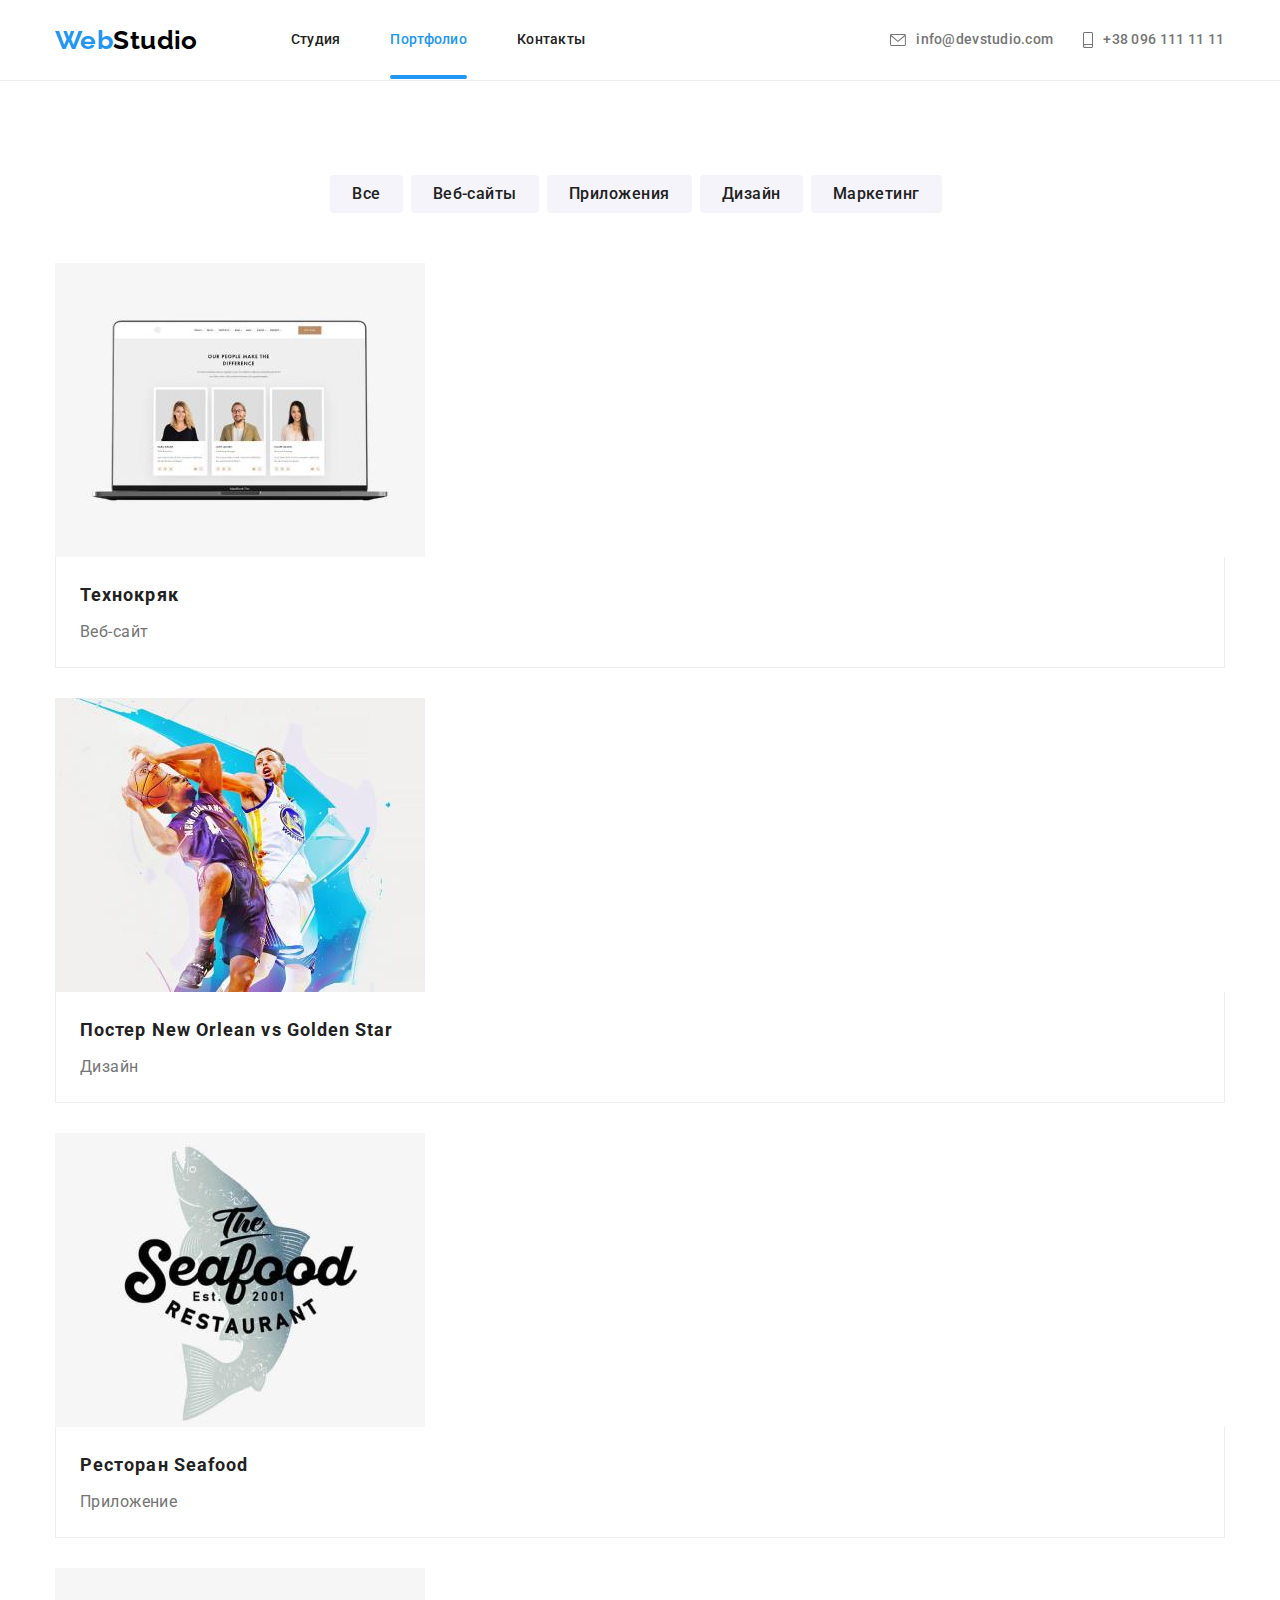
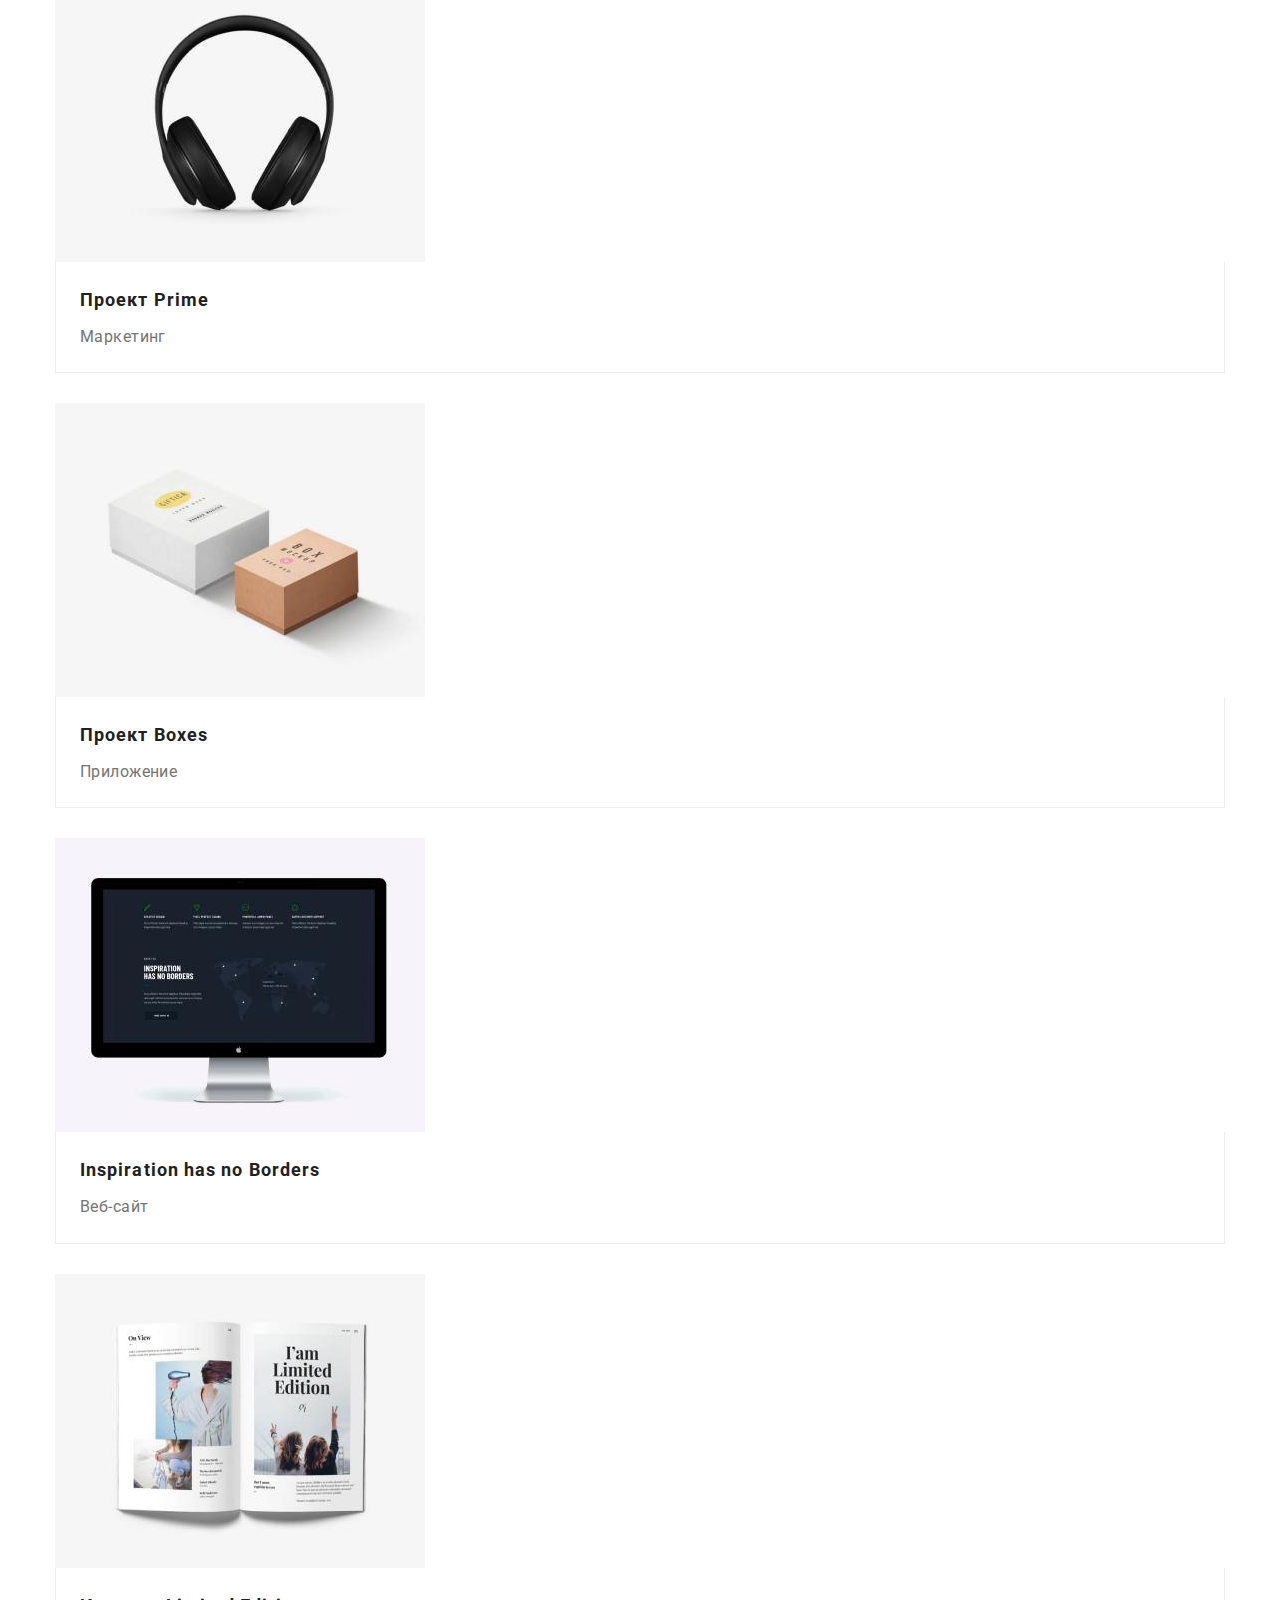
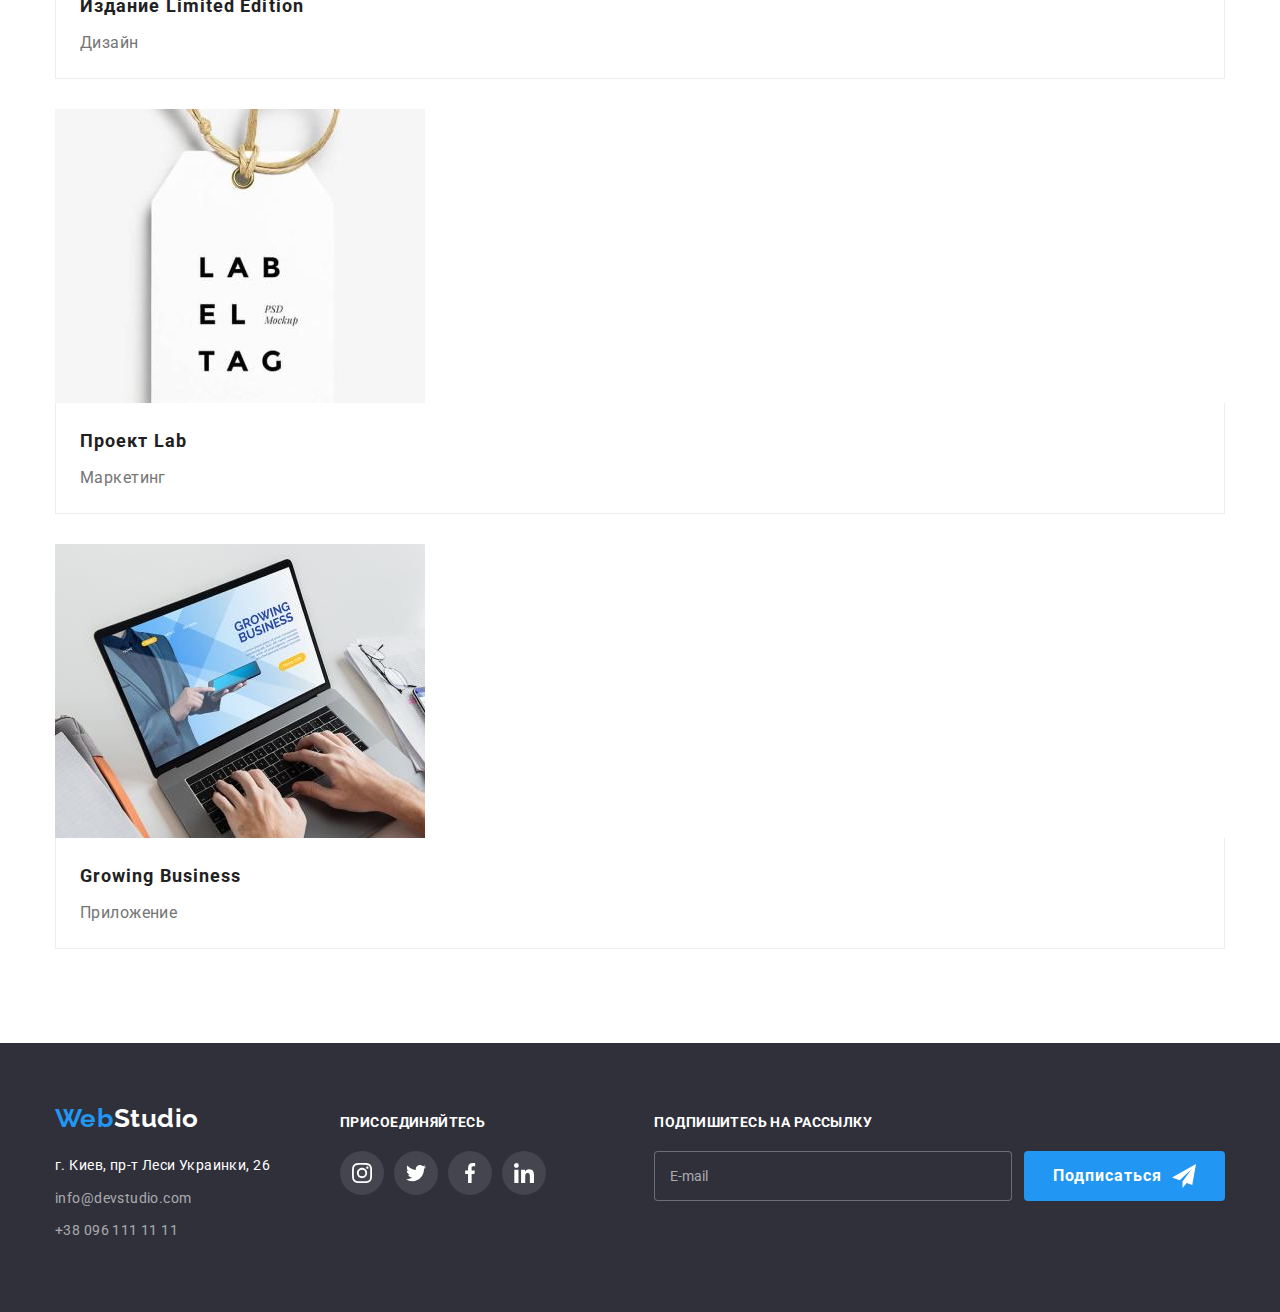
==== commit 50bce5b2: "almost full index" ====
--- a/portfolio.html
+++ b/portfolio.html
@@ -11,7 +11,7 @@
     <!--Шапка страницы-->
 
     <header class="page-header">
-      <div class="container header__cont">
+      <div class="container">
         <!-- Навигация по странице -->
 
         <nav class="page-nav">
@@ -19,39 +19,74 @@
             Web
             <span class="logo-end">Studio</span>
           </a>
-          <ul class="nav__list">
-            <li class="nav__item">
-              <a href="./index.html" class="nav__link">Студия</a>
-            </li>
-            <li class="nav__item">
-              <a href="./portfolio.html" class="active__link nav__link">Портфолио</a>
-            </li>
-            <li class="nav__item">
-              <a href="/" class="nav__link">Контакты</a>
-            </li>
-          </ul>
-
-        <!--Контакты-->
-
-        <ul class="cont__list">
-          <li class="cont__item">
-            <a href="mailto:info@devstudio.com" class="cont__link">
-              <svg width="16" height="12" class="cont__icon">
-                <use href="./img/sprite.svg#envelope"></use>
-              </svg>
-              info@devstudio.com
-            </a>
-          </li>
-          <li class="cont__item">
-            <a href="tel:+380961111111" class="cont__link">
-              <svg width="10" height="16" class="cont__icon">
-                <use href="./img/sprite.svg#smartphone"></use>
-              </svg>
-              +38 096 111 11 11
-            </a>
-          </li>
-        </ul>
-      </nav>
+          <button
+            type="button"
+            class="menu__btn"
+            aria-expanded="false"
+            data-menu-button>
+            <svg
+              width="40"
+              height="40"
+              aria-label="Переключатель мобильного меню">
+              <use href="./img/sprite.svg#menu" class="menu__icon"></use>
+              <use
+                href="./img/sprite.svg#close-menu"
+                class="close-menu__icon">
+              </use>
+            </svg>
+          </button>
+          <div class="mobile__cont" data-menu>
+            <ul class="nav__list">
+              <li class="nav__item">
+                <a href="./index.html" class="nav__link">Студия</a>
+              </li>
+              <li class="nav__item">
+                <a href="./portfolio.html" class="active__link nav__link">Портфолио</a>
+              </li>
+              <li class="nav__item">
+                <a href="/" class="nav__link">Контакты</a>
+              </li>
+            </ul>
+
+            <!--Контакты-->
+
+            <ul class="cont__list">
+              <li class="cont__item">
+                <a href="mailto:info@devstudio.com" class="cont__link mail__link">
+                  <svg width="16" height="12" class="cont__icon">
+                    <use href="./img/sprite.svg#envelope"></use>
+                  </svg>
+                  info@devstudio.com
+                </a>
+              </li>
+              <li class="cont__item">
+                <a href="tel:+380961111111" class="cont__link tel__link">
+                  <svg width="10" height="16" class="cont__icon">
+                    <use href="./img/sprite.svg#smartphone"></use>
+                  </svg>
+                  +38 096 111 11 11
+                </a>
+              </li>
+            </ul>
+
+            <!-- Соцсети шапки -->
+
+            <ul class="social-mob__list">
+              <li class="social-mob__item">
+                <a href="/" class="social-mob__link">Instagram</a>
+              </li>
+              <li class="social-mob__item">
+                <a href="/" class="social-mob__link">Twitter</a>
+              </li>
+              <li class="social-mob__item">
+                <a href="/" class="social-mob__link">Facebook</a>
+              </li>
+              <li class="social-mob__item">
+                <a href="/" class="social-mob__link">LinkedIn</a>
+              </li>
+            </ul>
+          </div>
+        </nav>
       </div>
     </header>
 
@@ -78,8 +113,8 @@
               <button type="button" class="filter__btn">Маркетинг</button>
             </li>
           </ul>
-          <ul class="project__list">
-            <li class="project__card">
+          <ul class="project__list grid">
+            <li class="project__card grid__item">
               <a href="/" class="project__link">
                 <div class="project__thumb">
                   <img
@@ -102,7 +137,7 @@
                 </div>
               </a>
             </li>
-            <li class="project__card">
+            <li class="project__card grid__item">
               <a href="/" class="project__link">
                 <div class="project__thumb">
                   <img
@@ -128,7 +163,7 @@
                 </div>
               </a>
             </li>
-            <li class="project__card">
+            <li class="project__card grid__item">
               <a href="/" class="project__link">
                 <div class="project__thumb">
                   <img
@@ -154,7 +189,7 @@
                 </div>
               </a>
             </li>
-            <li class="project__card">
+            <li class="project__card grid__item">
               <a href="/" class="project__link">
                 <div class="project__thumb">
                   <img
@@ -180,7 +215,7 @@
                 </div>
               </a>
             </li>
-            <li class="project__card">
+            <li class="project__card grid__item">
               <a href="/" class="project__link">
                 <div class="project__thumb">
                   <img
@@ -206,7 +241,7 @@
                 </div>
               </a>
             </li>
-            <li class="project__card">
+            <li class="project__card grid__item">
               <a href="/" class="project__link">
                 <div class="project__thumb">
                   <img
@@ -231,7 +266,7 @@
                 </div>
               </a>
             </li>
-            <li class="project__card">
+            <li class="project__card grid__item">
               <a href="/" class="project__link">
                 <div class="project__thumb">
                   <img
@@ -257,7 +292,7 @@
                 </div>
               </a>
             </li>
-            <li class="project__card">
+            <li class="project__card grid__item">
               <a href="/" class="project__link">
                 <div class="project__thumb">
                   <img
@@ -283,7 +318,7 @@
                 </div>
               </a>
             </li>
-            <li class="project__card">
+            <li class="project__card grid__item">
               <a href="/" class="project__link">
                 <div class="project__thumb">
                   <img
@@ -320,24 +355,28 @@
             Web
             <span class="logo-end-foot">Studio</span>
           </a>
+
+          <!-- Адрес -->
+
           <address>
             <ul class="cont-foot__list">
               <li class="cont-foot__item contact-first">
                 г. Киев, пр-т Леси Украинки, 26
               </li>
               <li class="cont-foot__item">
-                <a href="mailto:info@devstudio.com" class="cont-foot__link"
-                  >info@devstudio.com</a
-                >
+                <a href="mailto:info@devstudio.com" class="cont-foot__link">
+                  info@devstudio.com</a>
               </li>
               <li class="cont-foot__item">
-                <a href="tel:+380961111111" class="cont-foot__link"
-                  >+38 096 111 11 11</a
-                >
+                <a href="tel:+380961111111" class="cont-foot__link">
+                  +38 096 111 11 11</a>
               </li>
             </ul>
           </address>
         </div>
+
+        <!-- Соцсети подвала -->
+
         <div class="social-foot__cont">
           <p class="social-foot__text">присоединяйтесь</p>
           <div>
@@ -373,6 +412,9 @@
             </ul>
           </div>
         </div>
+
+        <!-- Подписка -->
+        
         <div class="mailing__cont">
           <p class="social-foot__text">подпишитесь на рассылку</p>
           <form name="mailing-form" class="mailing__form">
@@ -394,5 +436,6 @@
         </div>
       </div>
     </footer>
+    <script src="./js/mobile-menu.js"></script>
   </body>
 </html>
--- a/css/main.min.css
+++ b/css/main.min.css
@@ -1,2 +1,2 @@
-@import url("https://cdnjs.cloudflare.com/ajax/libs/modern-normalize/1.1.0/modern-normalize.min.css");@import url("https://fonts.googleapis.com/css2?family=Raleway:wght@700&family=Roboto:wght@400;500;700;900&display=swap");:root{--primary-text-color: #757575;--secondary-text-color: #212121;--primary-color: #ffffff;--accent-color: #2196f3;--hover-color: #188ce8;--primary-bgc: #2f303a;--secondary-bgc: #f5f4fa;--sprite-color: #afb1b8;--sprite-bgc: rgba(255, 255, 255, 0.1);--timing-dur: 250ms;--timing-func: cubic-bezier(0.4, 0, 0.2, 1);--indent: 30px;--items: 3}ul{list-style:none;padding:0;margin:0}a{text-decoration:none}h1,h2,h3,h4,h5,h6,p{margin:0}img{display:block;max-width:100%;height:auto}body{font-family:"Roboto", sans-serif;font-size:14px;line-height:1.7;letter-spacing:0.03em;color:var(--primary-text-color);background-color:var(--primary-color)}.section{padding:94px 0}.section__title{margin-bottom:50px;color:var(--secondary-text-color);font-weight:700;font-size:36px;line-height:1.17;text-align:center}.visually-hidden{position:absolute;width:1px;height:1px;margin:-1px;border:0;padding:0;white-space:nowrap;-webkit-clip-path:inset(100%);clip-path:inset(100%);clip:rect(0 0 0 0);overflow:hidden}.container{margin:0 auto;padding:0 15px}@media screen and (min-width: 480px){.container{width:480px}}@media screen and (min-width: 768px){.container{width:768px}}@media screen and (min-width: 1200px){.container{width:1200px}}.logo{color:var(--accent-color);font-family:'Raleway';font-weight:700;font-size:24px;line-height:1.17;word-spacing:-0.24em}@media screen and (min-width: 1200px){.logo{font-size:26px;line-height:1.19}}.hero__btn,.mailing__btn,.modal__btn,.filter__btn{color:var(--primary-color);background-color:var(--accent-color);border:none;border-radius:4px;font-family:inherit;font-weight:700;font-size:16px;line-height:1.88;text-align:center;letter-spacing:0.06em;cursor:pointer;-webkit-transition:background-color var(--timing-dur) var(--timing-func);transition:background-color var(--timing-dur) var(--timing-func)}.social__list,.social-team__list{display:-webkit-box;display:-ms-flexbox;display:flex}.social__list .social__item:not(last-child),.social-team__list .social__item:not(last-child){margin-right:10px}.social__item{width:44px;height:44px}.social__link,.social-foot__link{display:-webkit-box;display:-ms-flexbox;display:flex;-webkit-box-align:center;-ms-flex-align:center;align-items:center;-webkit-box-pack:center;-ms-flex-pack:center;justify-content:center;width:100%;height:100%;border-radius:50%;-webkit-transition:background-color var(--timing-dur) var(--timing-func);transition:background-color var(--timing-dur) var(--timing-func)}.social__link:hover,.social-foot__link:hover,.social__link:focus,.social-foot__link:focus{background-color:var(--accent-color)}.social__icon,.social-team__icon{width:20px;height:20px;fill:var(--primary-color)}.project__list{display:-webkit-box;display:-ms-flexbox;display:flex;-ms-flex-wrap:wrap;flex-wrap:wrap;gap:var(--indent)}.project__card{-ms-flex-preferred-size:calc((100% - var(--indent) * (var(--items) - 1)) / var(--items));flex-basis:calc((100% - var(--indent) * (var(--items) - 1)) / var(--items))}@media screen and (min-width: 768px){.logo-header{margin-right:88px}}@media screen and (min-width: 1200px){.logo-header{margin-right:93px}}.logo-end{color:#000000}.page-nav{display:-webkit-box;display:-ms-flexbox;display:flex;-webkit-box-align:center;-ms-flex-align:center;align-items:center}@media screen and (min-width: 768px){.page-nav{-webkit-box-pack:center;-ms-flex-pack:center;justify-content:center}}.menu__btn{margin:0 0 0 auto;padding:0;background-color:transparent;border:none;cursor:pointer;z-index:10}.menu__btn .close-menu__icon{display:none}.menu__btn .menu__icon{-webkit-transition:fill var(--timing-dur) var(--timing-func);transition:fill var(--timing-dur) var(--timing-func)}.menu__btn.is-open .close-menu__icon{display:block;-webkit-transition:fill var(--timing-dur) var(--timing-func);transition:fill var(--timing-dur) var(--timing-func)}.menu__btn.is-open .menu__icon{display:none}.menu__btn:hover .menu__icon,.menu__btn:focus .menu__icon{fill:var(--accent-color)}.menu__btn:hover .close-menu__icon,.menu__btn:focus .close-menu__icon{fill:var(--accent-color)}@media screen and (min-width: 768px){.menu__btn{display:none}}@media screen and (max-width: 767px){.mobile__cont{display:none;position:absolute;top:0;left:0;width:100%;height:800px;padding:48px 40px;background-color:var(--primary-color)}}.mobile__cont.is-open{display:block}@media screen and (min-width: 768px){.mobile__cont{display:-webkit-box;display:-ms-flexbox;display:flex}}@media screen and (min-width: 768px){.nav__list{display:-webkit-box;display:-ms-flexbox;display:flex;-webkit-box-align:center;-ms-flex-align:center;align-items:center}}.nav__link{color:var(--secondary-text-color);font-weight:500;font-size:40px;line-height:1.17;letter-spacing:0.02em;-webkit-transition:color var(--timing-dur) var(--timing-func);transition:color var(--timing-dur) var(--timing-func)}.nav__link:hover,.nav__link:focus{color:var(--accent-color)}@media screen and (min-width: 768px){.nav__link{padding:32px 0;font-size:14px;line-height:1.14}}.active__link{color:var(--accent-color)}@media screen and (min-width: 768px){.active__link{position:relative}.active__link::after{content:'';position:absolute;bottom:0;display:block;width:100%;height:4px;border-radius:2px;background-color:var(--accent-color)}.active__link:hover::after,.active__link:focus::after{-webkit-animation:scaleline var(--timing-dur) var(--timing-func);animation:scaleline var(--timing-dur) var(--timing-func)}}@-webkit-keyframes scaleline{0%{-webkit-transform:scale(0);transform:scale(0)}100%{-webkit-transform:scale(1);transform:scale(1)}}@keyframes scaleline{0%{-webkit-transform:scale(0);transform:scale(0)}100%{-webkit-transform:scale(1);transform:scale(1)}}@media screen and (max-width: 767px){.nav__list .nav__item:not(:last-child){margin-bottom:32px}}@media screen and (min-width: 768px){.nav__list .nav__item:not(:last-child){margin-right:50px}}@media screen and (max-width: 767px){.cont__list{display:-webkit-box;display:-ms-flexbox;display:flex;-webkit-box-orient:vertical;-webkit-box-direction:reverse;-ms-flex-direction:column-reverse;flex-direction:column-reverse;margin-top:300px}}@media screen and (min-width: 768px){.cont__list{margin-left:auto;padding:21px 0}}.cont__icon{display:none}@media screen and (min-width: 768px){.cont__icon{display:block;margin-right:10px;fill:var(--primary-text-color);-webkit-transition:fill var(--timing-dur) var(--timing-func);transition:fill var(--timing-dur) var(--timing-func)}.cont__link:hover .cont__icon,.cont__link:focus .cont__icon{fill:currentColor}}.cont__link{color:var(--primary-text-color);font-weight:500;font-size:24px;line-height:1.17;letter-spacing:0.02em;-webkit-transition:color var(--timing-dur) var(--timing-func);transition:color var(--timing-dur) var(--timing-func)}.cont__link:hover,.cont__link:focus{color:var(--accent-color)}@media screen and (min-width: 768px){.cont__link{display:-webkit-box;display:-ms-flexbox;display:flex;-webkit-box-align:center;-ms-flex-align:center;align-items:center;font-size:14px;line-height:1.14}}@media screen and (min-width: 1200px){.cont__link{padding:32px 0}}@media screen and (max-width: 767px){.tel__link{color:var(--accent-color);font-weight:500;font-size:34px;line-height:1.18}}@media screen and (max-width: 767px){.cont__list .cont__item:not(last-child){margin-top:32px}}@media screen and (min-width: 768px){.cont__list .cont__item:not(last-child){margin-right:50px}}.social-mob__list{display:-webkit-box;display:-ms-flexbox;display:flex;margin-top:64px}@media screen and (min-width: 768px){.social-mob__list{display:none}}.social-mob__list .social-mob__item:not(last-child){margin-right:10px;border-right:1px solid var(--secondary-text-color-color)}.social-mob__link{color:var(--accent-color);font-weight:500;font-size:18px;line-height:1.22;letter-spacing:0.02em}@media screen and (max-width: 767px){.header__cont{position:relative}}.page-header{border-bottom:1px solid #ECECEC}.hero{padding:200px 0;text-align:center;max-width:1600px;height:600px;margin:0 auto;background-image:-webkit-gradient(linear, left top, right top, from(rgba(47,48,58,0.4)), to(rgba(47,48,58,0.4))),url("../images/hero-img.jpg");background-image:linear-gradient(to right, rgba(47,48,58,0.4), rgba(47,48,58,0.4)),url("../images/hero-img.jpg");background-repeat:no-repeat;background-position:center;background-size:cover}.hero__title{margin:0 auto 30px auto;max-width:696px;color:var(--primary-color);font-weight:900;font-size:44px;line-height:1.36;letter-spacing:0.06em;text-transform:uppercase}.hero__btn{padding:10px 32px}.hero__btn:hover,.hero__btn:focus{background-color:var(--hover-color)}.feature__list{display:-webkit-box;display:-ms-flexbox;display:flex}.feature__list .feature__card:not(last-child){margin-right:30px}.feature__cont{display:-webkit-box;display:-ms-flexbox;display:flex;-webkit-box-align:center;-ms-flex-align:center;align-items:center;-webkit-box-pack:center;-ms-flex-pack:center;justify-content:center;width:270px;height:120px;background-color:var(--secondary-bgc);border-radius:4px}.feature__icon{width:70px;height:70px}.feature__card{text-align:left}.feature__title{margin:30px 0 10px 0;color:var(--secondary-text-color);font-weight:700;font-size:14px;line-height:1.14;text-transform:uppercase}.feature__text{max-width:270px}.activity__sect{display:none}@media screen and (min-width: 768px){.activity__sect{display:block;padding-top:0}}.activity__list{display:-webkit-box;display:-ms-flexbox;display:flex}.activity__list .activity__item:not(last-child){margin-right:30px}.activity__thumb{position:relative}.activity__label{position:absolute;display:-webkit-box;display:-ms-flexbox;display:flex;-webkit-box-align:center;-ms-flex-align:center;align-items:center;-webkit-box-pack:center;-ms-flex-pack:center;justify-content:center;width:100%;height:70px;bottom:0;background-color:rgba(47,48,58,0.8)}.activity__text{color:var(--primary-color);font-weight:700;line-height:1.14;text-align:center;text-transform:uppercase}.team__section{background-color:var(--secondary-bgc)}.team__list{display:-webkit-box;display:-ms-flexbox;display:flex}.team__list .team__card:not(last-child){margin-right:30px}.team__card{border-radius:0px 0px 4px 4px;background-color:var(--primary-color);-webkit-box-shadow:0 4px 4px rgba(0,0,0,0.25);box-shadow:0 4px 4px rgba(0,0,0,0.25)}.team__text{padding-top:30px;font-size:16px;line-height:1.19;text-align:center}.team__name{margin-bottom:10px;color:var(--secondary-text-color);font-weight:500}.team__social{padding:16px 0 30px 0}.social-team__list{-webkit-box-pack:center;-ms-flex-pack:center;justify-content:center}.social-team__icon{fill:var(--sprite-color);-webkit-transition:fill var(--timing-dur) var(--timing-func);transition:fill var(--timing-dur) var(--timing-func)}.social__link:hover .social-team__icon,.social-foot__link:hover .social-team__icon,.social__link:focus .social-team__icon,.social-foot__link:focus .social-team__icon{fill:var(--primary-color)}.client__list{display:-webkit-box;display:-ms-flexbox;display:flex}.client__list .client__item:not(last-child){margin-right:30px}.client__item{width:170px;height:92px}.client__link{display:-webkit-box;display:-ms-flexbox;display:flex;-webkit-box-align:center;-ms-flex-align:center;align-items:center;-webkit-box-pack:center;-ms-flex-pack:center;justify-content:center;width:100%;height:100%;outline:1px solid var(--sprite-color);border-radius:4px;-webkit-transition:outline var(--timing-dur) var(--timing-func);transition:outline var(--timing-dur) var(--timing-func)}.client__link:hover,.client__link:focus{outline:1px solid var(--accent-color)}.client__icon{width:106px;height:60px;fill:var(--sprite-color);-webkit-transition:fill var(--timing-dur) var(--timing-func);transition:fill var(--timing-dur) var(--timing-func)}.client__link:hover .client__icon,.client__link:focus .client__icon{fill:var(--accent-color)}.page-footer{padding:60px 0;background-color:var(--primary-bgc)}.foot__cont{display:-webkit-box;display:-ms-flexbox;display:flex;-webkit-box-align:baseline;-ms-flex-align:baseline;align-items:baseline}.logo-footer{display:block;margin-bottom:20px}.logo-end-foot{color:var(--primary-color)}.cont-foot__list{font-style:normal}.contact-first{color:var(--primary-color)}.cont-foot__list .cont-foot__item:not(last-child){margin-bottom:9px}.cont-foot__link{color:rgba(255,255,255,0.6);-webkit-transition:color var(--timing-dur) var(--timing-func);transition:color var(--timing-dur) var(--timing-func)}.cont-foot__link:hover,.cont-foot__link:focus{color:var(--accent-color)}.social-foot__cont{margin-left:70px}.social-foot__text{margin-bottom:20px;color:var(--primary-color);font-weight:700;line-height:1.14;text-transform:uppercase}.social-foot__link{background-color:var(--sprite-bgc)}.mailing__cont{margin-left:auto}.mailing__form{display:-webkit-box;display:-ms-flexbox;display:flex}.mailing__input{padding:15px;width:358px;height:50px;background-color:var(--primary-bgc);border:1px solid rgba(255,255,255,0.3);border-radius:4px;color:rgba(255,255,255,0.6);-webkit-transition:border var(--timing-dur) var(--timing-func),-webkit-box-shadow var(--timing-dur) var(--timing-func);transition:border var(--timing-dur) var(--timing-func),-webkit-box-shadow var(--timing-dur) var(--timing-func);transition:border var(--timing-dur) var(--timing-func),box-shadow var(--timing-dur) var(--timing-func);transition:border var(--timing-dur) var(--timing-func),box-shadow var(--timing-dur) var(--timing-func),-webkit-box-shadow var(--timing-dur) var(--timing-func)}.mailing__input::-webkit-input-placeholder{color:rgba(255,255,255,0.6)}.mailing__input:-ms-input-placeholder{color:rgba(255,255,255,0.6)}.mailing__input::-ms-input-placeholder{color:rgba(255,255,255,0.6)}.mailing__input::placeholder{color:rgba(255,255,255,0.6)}.mailing__input:hover,.mailing__input:focus{border:1px solid var(--accent-color);-webkit-box-shadow:0px 4px 4px rgba(0,0,0,0.15);box-shadow:0px 4px 4px rgba(0,0,0,0.15);outline:none}.mailing__btn{padding:10px 29px;margin-left:12px;display:-webkit-box;display:-ms-flexbox;display:flex;-webkit-box-align:center;-ms-flex-align:center;align-items:center;-webkit-transition:-webkit-box-shadow var(--timing-dur) var(--timing-func);transition:-webkit-box-shadow var(--timing-dur) var(--timing-func);transition:box-shadow var(--timing-dur) var(--timing-func);transition:box-shadow var(--timing-dur) var(--timing-func), -webkit-box-shadow var(--timing-dur) var(--timing-func)}.mailing__btn:hover,.mailing__btn:focus{background-color:var(--hover-color);-webkit-box-shadow:0px 4px 4px rgba(0,0,0,0.15);box-shadow:0px 4px 4px rgba(0,0,0,0.15)}.mailing__icon{margin-left:10px;width:24px;height:24px}.modal__backdrop{position:fixed;top:0;left:0;width:100vw;height:100vh;visibility:1;opacity:1;-webkit-transform:scale(1);transform:scale(1);background:rgba(0,0,0,0.2);-webkit-transition:opacity var(--timing-dur) var(--timing-func),-webkit-transform var(--timing-dur) var(--timing-func);transition:opacity var(--timing-dur) var(--timing-func),-webkit-transform var(--timing-dur) var(--timing-func);transition:opacity var(--timing-dur) var(--timing-func),transform var(--timing-dur) var(--timing-func);transition:opacity var(--timing-dur) var(--timing-func),transform var(--timing-dur) var(--timing-func),-webkit-transform var(--timing-dur) var(--timing-func)}.modal__backdrop.is-hidden{visibility:hidden;opacity:0;-webkit-transform:scale(0.5);transform:scale(0.5);pointer-events:none}.modal__cont{position:absolute;padding:40px;top:50%;left:50%;width:528px;background:var(--primary-color);-webkit-box-shadow:0px 1px 3px rgba(0,0,0,0.12),0px 1px 1px rgba(0,0,0,0.14),0px 2px 1px rgba(0,0,0,0.2);box-shadow:0px 1px 3px rgba(0,0,0,0.12),0px 1px 1px rgba(0,0,0,0.14),0px 2px 1px rgba(0,0,0,0.2);border-radius:4px;-webkit-transform:translate(-50%, -50%);transform:translate(-50%, -50%)}.close__btn{position:absolute;top:0;right:0;margin:8px 8px 0 0;display:-webkit-box;display:-ms-flexbox;display:flex;-webkit-box-align:center;-ms-flex-align:center;align-items:center;-webkit-box-pack:center;-ms-flex-pack:center;justify-content:center;width:30px;height:30px;background-color:var(--primary-color);border:1px solid rgba(0,0,0,0.1);border-radius:50%;cursor:pointer;-webkit-transition:-webkit-box-shadow var(--timing-dur) var(--timing-func);transition:-webkit-box-shadow var(--timing-dur) var(--timing-func);transition:box-shadow var(--timing-dur) var(--timing-func);transition:box-shadow var(--timing-dur) var(--timing-func), -webkit-box-shadow var(--timing-dur) var(--timing-func)}.close__btn:hover,.close__btn:focus{-webkit-box-shadow:0px 4px 4px rgba(0,0,0,0.25);box-shadow:0px 4px 4px rgba(0,0,0,0.25)}.close__icon{-webkit-transition:fill var(--timing-dur) var(--timing-func);transition:fill var(--timing-dur) var(--timing-func)}.close__btn:hover .close__icon,.close__btn:focus .close__icon{fill:var(--accent-color)}.modal__form{display:-webkit-box;display:-ms-flexbox;display:flex;-webkit-box-orient:vertical;-webkit-box-direction:normal;-ms-flex-direction:column;flex-direction:column}.modal__title{margin-bottom:12px;color:var(--secondary-text-color);font-weight:700;font-size:20px;line-height:1.15;text-align:center}.modal__field{position:relative;margin-bottom:10px;display:-webkit-box;display:-ms-flexbox;display:flex;-webkit-box-orient:vertical;-webkit-box-direction:normal;-ms-flex-direction:column;flex-direction:column;width:100%}.modal__label{font-size:12px;line-height:1.17;letter-spacing:0.01em}.modal__input{margin-top:4px;padding:11px 12px 11px 42px;border:1px solid rgba(33,33,33,0.2);border-radius:4px;-webkit-transition:border var(--timing-dur) var(--timing-func);transition:border var(--timing-dur) var(--timing-func)}.modal__input:hover,.modal__input:focus{border:1px solid var(--accent-color);outline:none}.modal__icon{position:absolute;top:50%;left:12px;width:18px;height:18px;-webkit-transition:fill var(--timing-dur) var(--timing-func);transition:fill var(--timing-dur) var(--timing-func)}.modal__input:hover+.modal__icon,.modal__input:focus+.modal__icon{fill:var(--accent-color)}.modal__svg{width:100%;height:100%}.modal__comment{margin-bottom:20px;display:-webkit-box;display:-ms-flexbox;display:flex;-webkit-box-orient:vertical;-webkit-box-direction:normal;-ms-flex-direction:column;flex-direction:column;width:100%}.modal__area{margin-top:4px;padding:12px 16px;height:120px;border:1px solid rgba(33,33,33,0.2);border-radius:4px;resize:none;font-size:12px;-webkit-transition:border var(--timing-dur) var(--timing-func);transition:border var(--timing-dur) var(--timing-func)}.modal__area:hover,.modal__area:focus{border:1px solid var(--accent-color);outline:none}.modal__area::-webkit-input-placeholder{color:rgba(117,117,117,0.5);-webkit-transition:font-size var(--timing-dur) var(--timing-func);transition:font-size var(--timing-dur) var(--timing-func)}.modal__area:-ms-input-placeholder{color:rgba(117,117,117,0.5);-webkit-transition:font-size var(--timing-dur) var(--timing-func);transition:font-size var(--timing-dur) var(--timing-func)}.modal__area::-ms-input-placeholder{color:rgba(117,117,117,0.5);-webkit-transition:font-size var(--timing-dur) var(--timing-func);transition:font-size var(--timing-dur) var(--timing-func)}.modal__area::placeholder{color:rgba(117,117,117,0.5);-webkit-transition:font-size var(--timing-dur) var(--timing-func);transition:font-size var(--timing-dur) var(--timing-func)}.modal__area:hover::-webkit-input-placeholder,.modal__area:focus::-webkit-input-placeholder{font-size:14px}.modal__area:hover:-ms-input-placeholder,.modal__area:focus:-ms-input-placeholder{font-size:14px}.modal__area:hover::-ms-input-placeholder,.modal__area:focus::-ms-input-placeholder{font-size:14px}.modal__area:hover::placeholder,.modal__area:focus::placeholder{font-size:14px}.modal__checkbox{margin-bottom:30px;display:-webkit-box;display:-ms-flexbox;display:flex;-webkit-box-align:center;-ms-flex-align:center;align-items:center;-webkit-box-pack:center;-ms-flex-pack:center;justify-content:center}.checkbox__icon{display:-webkit-box;display:-ms-flexbox;display:flex;-webkit-box-align:center;-ms-flex-align:center;align-items:center;-webkit-box-pack:center;-ms-flex-pack:center;justify-content:center;margin-right:8px;width:16px;height:15px;border:2px solid var(--secondary-text-color);border-radius:3px;-webkit-transition:background-color var(--timing-dur) var(--timing-func),border var(--timing-dur) var(--timing-func);transition:background-color var(--timing-dur) var(--timing-func),border var(--timing-dur) var(--timing-func)}.checkbox:focus+.checkbox__icon{border:2px solid var(--accent-color)}.checkbox:checked+.checkbox__icon{border:none;background-color:var(--accent-color)}.checkbox__svg{width:100%;height:100%;fill:transparent;-webkit-transition:fill var(--timing-dur) var(--timing-func);transition:fill var(--timing-dur) var(--timing-func)}.checkbox:checked+.checkbox__icon .checkbox__svg{fill:var(--primary-color)}.modal__link{padding-left:4px;color:var(--accent-color);text-decoration:underline}.modal__btn{padding:10px 55px;margin:0 auto;-webkit-transition:-webkit-box-shadow var(--timing-dur) var(--timing-func);transition:-webkit-box-shadow var(--timing-dur) var(--timing-func);transition:box-shadow var(--timing-dur) var(--timing-func);transition:box-shadow var(--timing-dur) var(--timing-func), -webkit-box-shadow var(--timing-dur) var(--timing-func)}.modal__btn:hover,.modal__btn:focus{background-color:var(--hover-color);-webkit-box-shadow:0px 4px 4px rgba(0,0,0,0.15);box-shadow:0px 4px 4px rgba(0,0,0,0.15)}.filter__list{display:-webkit-box;display:-ms-flexbox;display:flex;-webkit-box-pack:center;-ms-flex-pack:center;justify-content:center;margin-bottom:50px}.filter__list .filter__item:not(last-child){margin-right:8px}.filter__btn{padding:6px 22px;color:var(--secondary-text-color);background-color:var(--secondary-bgc);font-weight:500;line-height:1.63;letter-spacing:0.03em;-webkit-transition:color var(--timing-dur) var(--timing-func),-webkit-box-shadow var(--timing-dur) var(--timing-func);transition:color var(--timing-dur) var(--timing-func),-webkit-box-shadow var(--timing-dur) var(--timing-func);transition:color var(--timing-dur) var(--timing-func),box-shadow var(--timing-dur) var(--timing-func);transition:color var(--timing-dur) var(--timing-func),box-shadow var(--timing-dur) var(--timing-func),-webkit-box-shadow var(--timing-dur) var(--timing-func)}.filter__btn:active,.filter__btn:hover,.filter__btn:focus{color:var(--primary-color);background-color:var(--accent-color);-webkit-box-shadow:0px 3px 1px rgba(0,0,0,0.1),0px 1px 2px rgba(0,0,0,0.08),0px 2px 2px rgba(0,0,0,0.12);box-shadow:0px 3px 1px rgba(0,0,0,0.1),0px 1px 2px rgba(0,0,0,0.08),0px 2px 2px rgba(0,0,0,0.12)}.project__text{padding:20px 24px;border-bottom:1px solid #EEEEEE;border-left:1px solid #EEEEEE;border-right:1px solid #EEEEEE}.project__title{margin-bottom:4px;color:var(--secondary-text-color);font-weight:700;font-size:18px;line-height:2.0;letter-spacing:0.06em}.project__desc{color:var(--primary-text-color);font-size:16px;line-height:1.88}.project__link{display:block;-webkit-transition:-webkit-box-shadow var(--timing-dur) var(--timing-func);transition:-webkit-box-shadow var(--timing-dur) var(--timing-func);transition:box-shadow var(--timing-dur) var(--timing-func);transition:box-shadow var(--timing-dur) var(--timing-func), -webkit-box-shadow var(--timing-dur) var(--timing-func)}.project__link:hover,.project__link:focus{-webkit-box-shadow:0px 1px 1px rgba(0,0,0,0.12),0px 4px 4px rgba(0,0,0,0.06),1px 4px 6px rgba(0,0,0,0.16);box-shadow:0px 1px 1px rgba(0,0,0,0.12),0px 4px 4px rgba(0,0,0,0.06),1px 4px 6px rgba(0,0,0,0.16)}.project__thumb{position:relative;overflow:hidden}.project__overlay{position:absolute;top:0;height:100%;background-color:rgba(33,150,243,0.9);-webkit-transform:translateY(100%);transform:translateY(100%);-webkit-transition:-webkit-transform var(--timing-dur) var(--timing-func);transition:-webkit-transform var(--timing-dur) var(--timing-func);transition:transform var(--timing-dur) var(--timing-func);transition:transform var(--timing-dur) var(--timing-func), -webkit-transform var(--timing-dur) var(--timing-func)}.project__link:hover .project__overlay{-webkit-transform:translateY(0);transform:translateY(0)}.overlay__text{padding:63px 24px;color:var(--primary-color);font-size:18px;line-height:1.56}
+@import url("https://cdnjs.cloudflare.com/ajax/libs/modern-normalize/1.1.0/modern-normalize.min.css");@import url("https://fonts.googleapis.com/css2?family=Raleway:wght@700&family=Roboto:wght@400;500;700;900&display=swap");:root{--primary-text-color: #757575;--secondary-text-color: #212121;--primary-color: #ffffff;--accent-color: #2196f3;--hover-color: #188ce8;--primary-bgc: #2f303a;--secondary-bgc: #f5f4fa;--sprite-color: #afb1b8;--sprite-bgc: rgba(255, 255, 255, 0.1);--timing-dur: 250ms;--timing-func: cubic-bezier(0.4, 0, 0.2, 1);--indent: 30px;--items: 1}ul{list-style:none;padding:0;margin:0}a{text-decoration:none}h1,h2,h3,h4,h5,h6,p{margin:0}img{display:block;max-width:100%;height:auto}body{font-family:"Roboto", sans-serif;font-size:14px;line-height:1.7;letter-spacing:0.03em;color:var(--primary-text-color);background-color:var(--primary-color)}.section{padding:60px 0}@media screen and (min-width: 1200px){.section{padding:94px 0}}.section__title{margin-bottom:var(--indent);color:var(--secondary-text-color);font-weight:700;font-size:28px;line-height:1.18;text-align:center}@media screen and (min-width: 1200px){.section__title{margin-bottom:50px;font-size:36px;line-height:1.17}}.visually-hidden{position:absolute;width:1px;height:1px;margin:-1px;border:0;padding:0;white-space:nowrap;-webkit-clip-path:inset(100%);clip-path:inset(100%);clip:rect(0 0 0 0);overflow:hidden}.container{margin:0 auto;padding:0 15px}@media screen and (min-width: 480px){.container{width:480px}}@media screen and (min-width: 768px){.container{width:768px}}@media screen and (min-width: 1200px){.container{width:1200px}}.logo{color:var(--accent-color);font-family:'Raleway';font-weight:700;font-size:24px;line-height:1.17;word-spacing:-0.22em}@media screen and (min-width: 1200px){.logo{font-size:26px;line-height:1.19}}.hero__btn,.mailing__btn,.modal__btn,.filter__btn{color:var(--primary-color);background-color:var(--accent-color);border:none;border-radius:4px;font-family:inherit;font-weight:700;font-size:16px;line-height:1.88;text-align:center;letter-spacing:0.06em;cursor:pointer;-webkit-transition:background-color var(--timing-dur) var(--timing-func);transition:background-color var(--timing-dur) var(--timing-func)}.social__list,.social-team__list{display:-webkit-box;display:-ms-flexbox;display:flex}.social__list .social__item:not(last-child),.social-team__list .social__item:not(last-child){margin-right:10px}.social__item{width:44px;height:44px}.social__link,.social-foot__link{display:-webkit-box;display:-ms-flexbox;display:flex;-webkit-box-align:center;-ms-flex-align:center;align-items:center;-webkit-box-pack:center;-ms-flex-pack:center;justify-content:center;width:100%;height:100%;border-radius:50%;-webkit-transition:background-color var(--timing-dur) var(--timing-func);transition:background-color var(--timing-dur) var(--timing-func)}.social__link:hover,.social-foot__link:hover,.social__link:focus,.social-foot__link:focus{background-color:var(--accent-color)}.social__icon,.social-team__icon{width:20px;height:20px;fill:var(--primary-color)}.grid{display:-webkit-box;display:-ms-flexbox;display:flex;-ms-flex-wrap:wrap;flex-wrap:wrap;gap:var(--indent)}.grid__item{-ms-flex-preferred-size:calc((100% - var(--indent) * (var(--items) - 1)) / var(--items));flex-basis:calc((100% - var(--indent) * (var(--items) - 1)) / var(--items))}@media screen and (min-width: 768px){.logo-header{display:-webkit-box;display:-ms-flexbox;display:flex;margin-right:88px}}@media screen and (min-width: 1200px){.logo-header{margin-right:93px}}.logo-end{color:#000000}.page-nav{display:-webkit-box;display:-ms-flexbox;display:flex;-webkit-box-align:center;-ms-flex-align:center;align-items:center}.menu__btn{margin:0 0 0 auto;padding:0;background-color:transparent;border:none;cursor:pointer;z-index:10}.menu__btn .close-menu__icon{display:none}.menu__btn .menu__icon{-webkit-transition:fill var(--timing-dur) var(--timing-func);transition:fill var(--timing-dur) var(--timing-func)}.menu__btn.is-open .close-menu__icon{display:block;-webkit-transition:fill var(--timing-dur) var(--timing-func);transition:fill var(--timing-dur) var(--timing-func)}.menu__btn.is-open .menu__icon{display:none}.menu__btn:hover .menu__icon,.menu__btn:focus .menu__icon{fill:var(--accent-color)}.menu__btn:hover .close-menu__icon,.menu__btn:focus .close-menu__icon{fill:var(--accent-color)}@media screen and (min-width: 768px){.menu__btn{display:none}}@media screen and (max-width: 767px){.mobile__cont{display:none;position:absolute;top:0;left:0;width:100%;height:800px;padding:48px 40px;background-color:var(--primary-color)}}.mobile__cont.is-open{display:block;z-index:1}@media screen and (min-width: 768px){.mobile__cont{display:-webkit-box;display:-ms-flexbox;display:flex}}@media screen and (min-width: 768px){.nav__list{display:-webkit-box;display:-ms-flexbox;display:flex;-webkit-box-align:center;-ms-flex-align:center;align-items:center}}.nav__link{color:var(--secondary-text-color);font-weight:500;font-size:40px;line-height:1.17;letter-spacing:0.02em;-webkit-transition:color var(--timing-dur) var(--timing-func);transition:color var(--timing-dur) var(--timing-func)}.nav__link:hover,.nav__link:focus{color:var(--accent-color)}@media screen and (min-width: 768px){.nav__link{padding:32px 0;font-size:14px;line-height:1.14}}.active__link{color:var(--accent-color)}@media screen and (min-width: 768px){.active__link{position:relative}.active__link::after{content:'';position:absolute;bottom:0;display:block;width:100%;height:4px;border-radius:2px;background-color:var(--accent-color)}.active__link:hover::after,.active__link:focus::after{-webkit-animation:scaleline var(--timing-dur) var(--timing-func);animation:scaleline var(--timing-dur) var(--timing-func)}@-webkit-keyframes scaleline{0%{-webkit-transform:scale(0);transform:scale(0)}100%{-webkit-transform:scale(1);transform:scale(1)}}@keyframes scaleline{0%{-webkit-transform:scale(0);transform:scale(0)}100%{-webkit-transform:scale(1);transform:scale(1)}}}@media screen and (max-width: 767px){.nav__item+.nav__item{margin-top:32px}}@media screen and (min-width: 768px){.nav__item+.nav__item{margin-left:50px}}@media screen and (max-width: 767px){.cont__list{display:-webkit-box;display:-ms-flexbox;display:flex;-webkit-box-orient:vertical;-webkit-box-direction:reverse;-ms-flex-direction:column-reverse;flex-direction:column-reverse;margin-top:300px}}@media screen and (min-width: 768px){.cont__list{margin-left:84px}}@media screen and (min-width: 1200px){.cont__list{display:-webkit-box;display:-ms-flexbox;display:flex;-webkit-box-align:center;-ms-flex-align:center;align-items:center;margin-left:305px}}.cont__icon{display:none}@media screen and (min-width: 768px){.cont__icon{display:block;margin-right:10px;fill:var(--primary-text-color);-webkit-transition:fill var(--timing-dur) var(--timing-func);transition:fill var(--timing-dur) var(--timing-func)}.cont__link:hover .cont__icon,.cont__link:focus .cont__icon{fill:currentColor}}.cont__link{color:var(--primary-text-color);font-weight:500;font-size:24px;line-height:1.17;letter-spacing:0.02em;-webkit-transition:color var(--timing-dur) var(--timing-func);transition:color var(--timing-dur) var(--timing-func)}.cont__link:hover,.cont__link:focus{color:var(--accent-color)}@media screen and (min-width: 768px){.cont__link{display:-webkit-box;display:-ms-flexbox;display:flex;-webkit-box-align:center;-ms-flex-align:center;align-items:center;font-size:12px}}@media screen and (min-width: 1200px){.cont__link{font-size:14px;line-height:1.14}}@media screen and (min-width: 768px){.mail__link{padding:20px 0 5px 0}}@media screen and (min-width: 1200px){.mail__link{padding:32px 0}}@media screen and (max-width: 767px){.tel__link{color:var(--accent-color);font-weight:500;font-size:34px;line-height:1.18}}@media screen and (min-width: 768px){.tel__link{padding:5px 0 20px 0}}@media screen and (min-width: 1200px){.tel__link{padding:32px 0}}@media screen and (max-width: 767px){.cont__item+.cont__item{margin-bottom:32px}}@media screen and (min-width: 1200px){.cont__item+.cont__item{margin-left:30px}}.social-mob__list{display:-webkit-box;display:-ms-flexbox;display:flex;margin-top:64px}@media screen and (min-width: 768px){.social-mob__list{display:none}}.social-mob__item+.social-mob__item{position:relative;margin-left:20px}.social-mob__item+.social-mob__item::before{position:absolute;left:-10px;content:'';display:block;height:100%;border-right:1px solid rgba(33,33,33,0.2)}.social-mob__link{color:var(--accent-color);font-weight:500;font-size:18px;line-height:1.22;letter-spacing:0.02em}.page-header{border-bottom:1px solid #ECECEC}@media screen and (max-width: 767px){.page-header{position:relative}}.hero{padding:118px 0;margin:0 auto;text-align:center;max-width:767px;height:400px;background-image:-webkit-gradient(linear, left top, right top, from(rgba(47,48,58,0.4)), to(rgba(47,48,58,0.4))),url("../img/hero-mobile.jpg");background-image:linear-gradient(to right, rgba(47,48,58,0.4), rgba(47,48,58,0.4)),url("../img/hero-mobile.jpg");background-repeat:no-repeat;background-position:center;background-size:cover}@media (min-device-pixel-ratio: 2), (-webkit-min-device-pixel-ratio: 2), (min-resolution: 192dpi), (min-resolution: 2dppx){.hero{background-image:-webkit-gradient(linear, left top, right top, from(rgba(47,48,58,0.4)), to(rgba(47,48,58,0.4))),url("../img/hero-mobile@2x.jpg");background-image:linear-gradient(to right, rgba(47,48,58,0.4), rgba(47,48,58,0.4)),url("../img/hero-mobile@2x.jpg")}}@media screen and (min-width: 768px){.hero{max-width:1199px;background-image:-webkit-gradient(linear, left top, right top, from(rgba(47,48,58,0.4)), to(rgba(47,48,58,0.4))),url("../img/hero-tablet.jpg");background-image:linear-gradient(to right, rgba(47,48,58,0.4), rgba(47,48,58,0.4)),url("../img/hero-tablet.jpg")}}@media screen and (min-width: 768px) and (min-device-pixel-ratio: 2), screen and (min-width: 768px) and (-webkit-min-device-pixel-ratio: 2), screen and (min-width: 768px) and (min-resolution: 192dpi), screen and (min-width: 768px) and (min-resolution: 2dppx){.hero{background-image:-webkit-gradient(linear, left top, right top, from(rgba(47,48,58,0.4)), to(rgba(47,48,58,0.4))),url("../img/hero-tablet@2x.jpg");background-image:linear-gradient(to right, rgba(47,48,58,0.4), rgba(47,48,58,0.4)),url("../img/hero-tablet@2x.jpg")}}@media screen and (min-width: 1200px){.hero{padding:200px 0;max-width:1600px;height:600px;background-image:-webkit-gradient(linear, left top, right top, from(rgba(47,48,58,0.4)), to(rgba(47,48,58,0.4))),url("../img/hero-desktop.jpg");background-image:linear-gradient(to right, rgba(47,48,58,0.4), rgba(47,48,58,0.4)),url("../img/hero-desktop.jpg")}}@media screen and (min-width: 1200px) and (min-device-pixel-ratio: 2), screen and (min-width: 1200px) and (-webkit-min-device-pixel-ratio: 2), screen and (min-width: 1200px) and (min-resolution: 192dpi), screen and (min-width: 1200px) and (min-resolution: 2dppx){.hero{background-image:-webkit-gradient(linear, left top, right top, from(rgba(47,48,58,0.4)), to(rgba(47,48,58,0.4))),url("../img/hero-desktop@2x.jpg");background-image:linear-gradient(to right, rgba(47,48,58,0.4), rgba(47,48,58,0.4)),url("../img/hero-desktop@2x.jpg")}}.hero__title{margin:0 auto 30px auto;max-width:360px;color:var(--primary-color);font-weight:900;font-size:26px;line-height:1.62;letter-spacing:0.06em;text-transform:uppercase}@media screen and (min-width: 1200px){.hero__title{max-width:696px;font-size:44px;line-height:1.36}}.hero__btn{padding:10px 32px}.hero__btn:hover,.hero__btn:focus{background-color:var(--hover-color)}@media screen and (min-width: 768px){.feature__list{display:-webkit-box;display:-ms-flexbox;display:flex;-ms-flex-wrap:wrap;flex-wrap:wrap;-ms-flex-preferred-size:calc(100% - var(--indent) / 2);flex-basis:calc(100% - var(--indent) / 2);gap:var(--indent)}}@media screen and (min-width: 1200px){.feature__list{-ms-flex-wrap:nowrap;flex-wrap:nowrap}}.feature__cont{display:-webkit-box;display:-ms-flexbox;display:flex;-webkit-box-align:center;-ms-flex-align:center;align-items:center;-webkit-box-pack:center;-ms-flex-pack:center;justify-content:center;width:450px;height:120px;background-color:var(--secondary-bgc);border-radius:4px}@media screen and (min-width: 768px){.feature__cont{width:354px}}@media screen and (min-width: 1200px){.feature__cont{width:270px}}.feature__icon{width:70px;height:70px}.feature__card{text-align:left}.feature__title{margin:30px 0 10px 0;color:var(--secondary-text-color);font-weight:700;font-size:14px;line-height:1.14;text-transform:uppercase}.feature__text{max-width:450px}@media screen and (min-width: 768px){.feature__text{max-width:354px}}@media screen and (min-width: 1200px){.feature__text{max-width:270px}}.activity__sect{display:none}@media screen and (min-width: 1200px){.activity__sect{display:block;padding-top:0}}.activity__list{display:-webkit-box;display:-ms-flexbox;display:flex;gap:var(--indent)}.activity__thumb{position:relative}.activity__label{position:absolute;display:-webkit-box;display:-ms-flexbox;display:flex;-webkit-box-align:center;-ms-flex-align:center;align-items:center;-webkit-box-pack:center;-ms-flex-pack:center;justify-content:center;width:100%;height:70px;bottom:0;background-color:rgba(47,48,58,0.8)}.activity__text{color:var(--primary-color);font-weight:700;line-height:1.14;text-align:center;text-transform:uppercase}.team__section{background-color:var(--secondary-bgc)}@media screen and (min-width: 768px){.team__list{display:-webkit-box;display:-ms-flexbox;display:flex;-ms-flex-wrap:wrap;flex-wrap:wrap;-ms-flex-preferred-size:calc(100% - var(--indent) / 2);flex-basis:calc(100% - var(--indent) / 2);gap:var(--indent)}}@media screen and (min-width: 1200px){.team__list{-ms-flex-wrap:nowrap;flex-wrap:nowrap}}.team__card{border-radius:0px 0px 4px 4px;background-color:var(--primary-color);-webkit-box-shadow:0 4px 4px rgba(0,0,0,0.25);box-shadow:0 4px 4px rgba(0,0,0,0.25)}.team__text{padding-top:30px;font-size:16px;line-height:1.19;text-align:center}.team__name{margin-bottom:10px;color:var(--secondary-text-color);font-weight:500}.team__social{padding:16px 0 30px 0}.social-team__list{-webkit-box-pack:center;-ms-flex-pack:center;justify-content:center}.social-team__icon{fill:var(--sprite-color);-webkit-transition:fill var(--timing-dur) var(--timing-func);transition:fill var(--timing-dur) var(--timing-func)}.social__link:hover .social-team__icon,.social-foot__link:hover .social-team__icon,.social__link:focus .social-team__icon,.social-foot__link:focus .social-team__icon{fill:var(--primary-color)}.client__list{display:-webkit-box;display:-ms-flexbox;display:flex;-ms-flex-wrap:wrap;flex-wrap:wrap;-ms-flex-preferred-size:calc(100% - var(--indent) / 2);flex-basis:calc(100% - var(--indent) / 2);gap:var(--indent)}@media screen and (min-width: 1200px){.client__list{-ms-flex-wrap:nowrap;flex-wrap:nowrap}}.client__item{width:210px;height:92px}@media screen and (min-width: 768px){.client__item{width:226px}}@media screen and (min-width: 1200px){.client__item{width:170px}}.client__link{display:-webkit-box;display:-ms-flexbox;display:flex;-webkit-box-align:center;-ms-flex-align:center;align-items:center;-webkit-box-pack:center;-ms-flex-pack:center;justify-content:center;width:100%;height:100%;outline:1px solid var(--sprite-color);border-radius:4px;-webkit-transition:outline var(--timing-dur) var(--timing-func);transition:outline var(--timing-dur) var(--timing-func)}.client__link:hover,.client__link:focus{outline:1px solid var(--accent-color)}.client__icon{width:106px;height:60px;fill:var(--sprite-color);-webkit-transition:fill var(--timing-dur) var(--timing-func);transition:fill var(--timing-dur) var(--timing-func)}.client__link:hover .client__icon,.client__link:focus .client__icon{fill:var(--accent-color)}.page-footer{padding:60px 0;background-color:var(--primary-bgc)}.foot__cont{display:-webkit-box;display:-ms-flexbox;display:flex;-webkit-box-align:baseline;-ms-flex-align:baseline;align-items:baseline}.logo-footer{display:block;margin-bottom:20px}.logo-end-foot{color:var(--primary-color)}.cont-foot__list{font-style:normal}.contact-first{color:var(--primary-color)}.cont-foot__list .cont-foot__item:not(last-child){margin-bottom:9px}.cont-foot__link{color:rgba(255,255,255,0.6);-webkit-transition:color var(--timing-dur) var(--timing-func);transition:color var(--timing-dur) var(--timing-func)}.cont-foot__link:hover,.cont-foot__link:focus{color:var(--accent-color)}.social-foot__cont{margin-left:70px}.social-foot__text{margin-bottom:20px;color:var(--primary-color);font-weight:700;line-height:1.14;text-transform:uppercase}.social-foot__link{background-color:var(--sprite-bgc)}.mailing__cont{margin-left:auto}.mailing__form{display:-webkit-box;display:-ms-flexbox;display:flex}.mailing__input{padding:15px;width:358px;height:50px;background-color:var(--primary-bgc);border:1px solid rgba(255,255,255,0.3);border-radius:4px;color:rgba(255,255,255,0.6);-webkit-transition:border var(--timing-dur) var(--timing-func),-webkit-box-shadow var(--timing-dur) var(--timing-func);transition:border var(--timing-dur) var(--timing-func),-webkit-box-shadow var(--timing-dur) var(--timing-func);transition:border var(--timing-dur) var(--timing-func),box-shadow var(--timing-dur) var(--timing-func);transition:border var(--timing-dur) var(--timing-func),box-shadow var(--timing-dur) var(--timing-func),-webkit-box-shadow var(--timing-dur) var(--timing-func)}.mailing__input::-webkit-input-placeholder{color:rgba(255,255,255,0.6)}.mailing__input:-ms-input-placeholder{color:rgba(255,255,255,0.6)}.mailing__input::-ms-input-placeholder{color:rgba(255,255,255,0.6)}.mailing__input::placeholder{color:rgba(255,255,255,0.6)}.mailing__input:hover,.mailing__input:focus{border:1px solid var(--accent-color);-webkit-box-shadow:0px 4px 4px rgba(0,0,0,0.15);box-shadow:0px 4px 4px rgba(0,0,0,0.15);outline:none}.mailing__btn{padding:10px 29px;margin-left:12px;display:-webkit-box;display:-ms-flexbox;display:flex;-webkit-box-align:center;-ms-flex-align:center;align-items:center;-webkit-transition:-webkit-box-shadow var(--timing-dur) var(--timing-func);transition:-webkit-box-shadow var(--timing-dur) var(--timing-func);transition:box-shadow var(--timing-dur) var(--timing-func);transition:box-shadow var(--timing-dur) var(--timing-func), -webkit-box-shadow var(--timing-dur) var(--timing-func)}.mailing__btn:hover,.mailing__btn:focus{background-color:var(--hover-color);-webkit-box-shadow:0px 4px 4px rgba(0,0,0,0.15);box-shadow:0px 4px 4px rgba(0,0,0,0.15)}.mailing__icon{margin-left:10px;width:24px;height:24px}.modal__backdrop{position:fixed;top:0;left:0;width:100vw;height:100vh;visibility:1;opacity:1;-webkit-transform:scale(1);transform:scale(1);background:rgba(0,0,0,0.2);-webkit-transition:opacity var(--timing-dur) var(--timing-func),-webkit-transform var(--timing-dur) var(--timing-func);transition:opacity var(--timing-dur) var(--timing-func),-webkit-transform var(--timing-dur) var(--timing-func);transition:opacity var(--timing-dur) var(--timing-func),transform var(--timing-dur) var(--timing-func);transition:opacity var(--timing-dur) var(--timing-func),transform var(--timing-dur) var(--timing-func),-webkit-transform var(--timing-dur) var(--timing-func)}.modal__backdrop.is-hidden{visibility:hidden;opacity:0;-webkit-transform:scale(0.5);transform:scale(0.5);pointer-events:none}.modal__cont{position:absolute;padding:40px;top:50%;left:50%;width:528px;background:var(--primary-color);-webkit-box-shadow:0px 1px 3px rgba(0,0,0,0.12),0px 1px 1px rgba(0,0,0,0.14),0px 2px 1px rgba(0,0,0,0.2);box-shadow:0px 1px 3px rgba(0,0,0,0.12),0px 1px 1px rgba(0,0,0,0.14),0px 2px 1px rgba(0,0,0,0.2);border-radius:4px;-webkit-transform:translate(-50%, -50%);transform:translate(-50%, -50%)}.close__btn{position:absolute;top:0;right:0;margin:8px 8px 0 0;display:-webkit-box;display:-ms-flexbox;display:flex;-webkit-box-align:center;-ms-flex-align:center;align-items:center;-webkit-box-pack:center;-ms-flex-pack:center;justify-content:center;width:30px;height:30px;background-color:var(--primary-color);border:1px solid rgba(0,0,0,0.1);border-radius:50%;cursor:pointer;-webkit-transition:-webkit-box-shadow var(--timing-dur) var(--timing-func);transition:-webkit-box-shadow var(--timing-dur) var(--timing-func);transition:box-shadow var(--timing-dur) var(--timing-func);transition:box-shadow var(--timing-dur) var(--timing-func), -webkit-box-shadow var(--timing-dur) var(--timing-func)}.close__btn:hover,.close__btn:focus{-webkit-box-shadow:0px 4px 4px rgba(0,0,0,0.25);box-shadow:0px 4px 4px rgba(0,0,0,0.25)}.close__icon{-webkit-transition:fill var(--timing-dur) var(--timing-func);transition:fill var(--timing-dur) var(--timing-func)}.close__btn:hover .close__icon,.close__btn:focus .close__icon{fill:var(--accent-color)}.modal__form{display:-webkit-box;display:-ms-flexbox;display:flex;-webkit-box-orient:vertical;-webkit-box-direction:normal;-ms-flex-direction:column;flex-direction:column}.modal__title{margin-bottom:12px;color:var(--secondary-text-color);font-weight:700;font-size:20px;line-height:1.15;text-align:center}.modal__field{position:relative;margin-bottom:10px;display:-webkit-box;display:-ms-flexbox;display:flex;-webkit-box-orient:vertical;-webkit-box-direction:normal;-ms-flex-direction:column;flex-direction:column;width:100%}.modal__label{font-size:12px;line-height:1.17;letter-spacing:0.01em}.modal__input{margin-top:4px;padding:11px 12px 11px 42px;border:1px solid rgba(33,33,33,0.2);border-radius:4px;-webkit-transition:border var(--timing-dur) var(--timing-func);transition:border var(--timing-dur) var(--timing-func)}.modal__input:hover,.modal__input:focus{border:1px solid var(--accent-color);outline:none}.modal__icon{position:absolute;top:50%;left:12px;width:18px;height:18px;-webkit-transition:fill var(--timing-dur) var(--timing-func);transition:fill var(--timing-dur) var(--timing-func)}.modal__input:hover+.modal__icon,.modal__input:focus+.modal__icon{fill:var(--accent-color)}.modal__svg{width:100%;height:100%}.modal__comment{margin-bottom:20px;display:-webkit-box;display:-ms-flexbox;display:flex;-webkit-box-orient:vertical;-webkit-box-direction:normal;-ms-flex-direction:column;flex-direction:column;width:100%}.modal__area{margin-top:4px;padding:12px 16px;height:120px;border:1px solid rgba(33,33,33,0.2);border-radius:4px;resize:none;font-size:12px;-webkit-transition:border var(--timing-dur) var(--timing-func);transition:border var(--timing-dur) var(--timing-func)}.modal__area:hover,.modal__area:focus{border:1px solid var(--accent-color);outline:none}.modal__area::-webkit-input-placeholder{color:rgba(117,117,117,0.5);-webkit-transition:font-size var(--timing-dur) var(--timing-func);transition:font-size var(--timing-dur) var(--timing-func)}.modal__area:-ms-input-placeholder{color:rgba(117,117,117,0.5);-webkit-transition:font-size var(--timing-dur) var(--timing-func);transition:font-size var(--timing-dur) var(--timing-func)}.modal__area::-ms-input-placeholder{color:rgba(117,117,117,0.5);-webkit-transition:font-size var(--timing-dur) var(--timing-func);transition:font-size var(--timing-dur) var(--timing-func)}.modal__area::placeholder{color:rgba(117,117,117,0.5);-webkit-transition:font-size var(--timing-dur) var(--timing-func);transition:font-size var(--timing-dur) var(--timing-func)}.modal__area:hover::-webkit-input-placeholder,.modal__area:focus::-webkit-input-placeholder{font-size:14px}.modal__area:hover:-ms-input-placeholder,.modal__area:focus:-ms-input-placeholder{font-size:14px}.modal__area:hover::-ms-input-placeholder,.modal__area:focus::-ms-input-placeholder{font-size:14px}.modal__area:hover::placeholder,.modal__area:focus::placeholder{font-size:14px}.modal__checkbox{margin-bottom:30px;display:-webkit-box;display:-ms-flexbox;display:flex;-webkit-box-align:center;-ms-flex-align:center;align-items:center;-webkit-box-pack:center;-ms-flex-pack:center;justify-content:center}.checkbox__icon{display:-webkit-box;display:-ms-flexbox;display:flex;-webkit-box-align:center;-ms-flex-align:center;align-items:center;-webkit-box-pack:center;-ms-flex-pack:center;justify-content:center;margin-right:8px;width:16px;height:15px;border:2px solid var(--secondary-text-color);border-radius:3px;-webkit-transition:background-color var(--timing-dur) var(--timing-func),border var(--timing-dur) var(--timing-func);transition:background-color var(--timing-dur) var(--timing-func),border var(--timing-dur) var(--timing-func)}.checkbox:focus+.checkbox__icon{border:2px solid var(--accent-color)}.checkbox:checked+.checkbox__icon{border:none;background-color:var(--accent-color)}.checkbox__svg{width:100%;height:100%;fill:transparent;-webkit-transition:fill var(--timing-dur) var(--timing-func);transition:fill var(--timing-dur) var(--timing-func)}.checkbox:checked+.checkbox__icon .checkbox__svg{fill:var(--primary-color)}.modal__link{padding-left:4px;color:var(--accent-color);text-decoration:underline}.modal__btn{padding:10px 55px;margin:0 auto;-webkit-transition:-webkit-box-shadow var(--timing-dur) var(--timing-func);transition:-webkit-box-shadow var(--timing-dur) var(--timing-func);transition:box-shadow var(--timing-dur) var(--timing-func);transition:box-shadow var(--timing-dur) var(--timing-func), -webkit-box-shadow var(--timing-dur) var(--timing-func)}.modal__btn:hover,.modal__btn:focus{background-color:var(--hover-color);-webkit-box-shadow:0px 4px 4px rgba(0,0,0,0.15);box-shadow:0px 4px 4px rgba(0,0,0,0.15)}.filter__list{display:-webkit-box;display:-ms-flexbox;display:flex;-webkit-box-pack:center;-ms-flex-pack:center;justify-content:center;margin-bottom:50px}.filter__list .filter__item:not(last-child){margin-right:8px}.filter__btn{padding:6px 22px;color:var(--secondary-text-color);background-color:var(--secondary-bgc);font-weight:500;line-height:1.63;letter-spacing:0.03em;-webkit-transition:color var(--timing-dur) var(--timing-func),-webkit-box-shadow var(--timing-dur) var(--timing-func);transition:color var(--timing-dur) var(--timing-func),-webkit-box-shadow var(--timing-dur) var(--timing-func);transition:color var(--timing-dur) var(--timing-func),box-shadow var(--timing-dur) var(--timing-func);transition:color var(--timing-dur) var(--timing-func),box-shadow var(--timing-dur) var(--timing-func),-webkit-box-shadow var(--timing-dur) var(--timing-func)}.filter__btn:active,.filter__btn:hover,.filter__btn:focus{color:var(--primary-color);background-color:var(--accent-color);-webkit-box-shadow:0px 3px 1px rgba(0,0,0,0.1),0px 1px 2px rgba(0,0,0,0.08),0px 2px 2px rgba(0,0,0,0.12);box-shadow:0px 3px 1px rgba(0,0,0,0.1),0px 1px 2px rgba(0,0,0,0.08),0px 2px 2px rgba(0,0,0,0.12)}.project__text{padding:20px 24px;border-bottom:1px solid #EEEEEE;border-left:1px solid #EEEEEE;border-right:1px solid #EEEEEE}.project__title{margin-bottom:4px;color:var(--secondary-text-color);font-weight:700;font-size:18px;line-height:2.0;letter-spacing:0.06em}.project__desc{color:var(--primary-text-color);font-size:16px;line-height:1.88}.project__link{display:block;-webkit-transition:-webkit-box-shadow var(--timing-dur) var(--timing-func);transition:-webkit-box-shadow var(--timing-dur) var(--timing-func);transition:box-shadow var(--timing-dur) var(--timing-func);transition:box-shadow var(--timing-dur) var(--timing-func), -webkit-box-shadow var(--timing-dur) var(--timing-func)}.project__link:hover,.project__link:focus{-webkit-box-shadow:0px 1px 1px rgba(0,0,0,0.12),0px 4px 4px rgba(0,0,0,0.06),1px 4px 6px rgba(0,0,0,0.16);box-shadow:0px 1px 1px rgba(0,0,0,0.12),0px 4px 4px rgba(0,0,0,0.06),1px 4px 6px rgba(0,0,0,0.16)}.project__thumb{position:relative;overflow:hidden}.project__overlay{position:absolute;top:0;height:100%;background-color:rgba(33,150,243,0.9);-webkit-transform:translateY(100%);transform:translateY(100%);-webkit-transition:-webkit-transform var(--timing-dur) var(--timing-func);transition:-webkit-transform var(--timing-dur) var(--timing-func);transition:transform var(--timing-dur) var(--timing-func);transition:transform var(--timing-dur) var(--timing-func), -webkit-transform var(--timing-dur) var(--timing-func)}.project__link:hover .project__overlay{-webkit-transform:translateY(0);transform:translateY(0)}.overlay__text{padding:63px 24px;color:var(--primary-color);font-size:18px;line-height:1.56}
 /*# sourceMappingURL=main.min.css.map */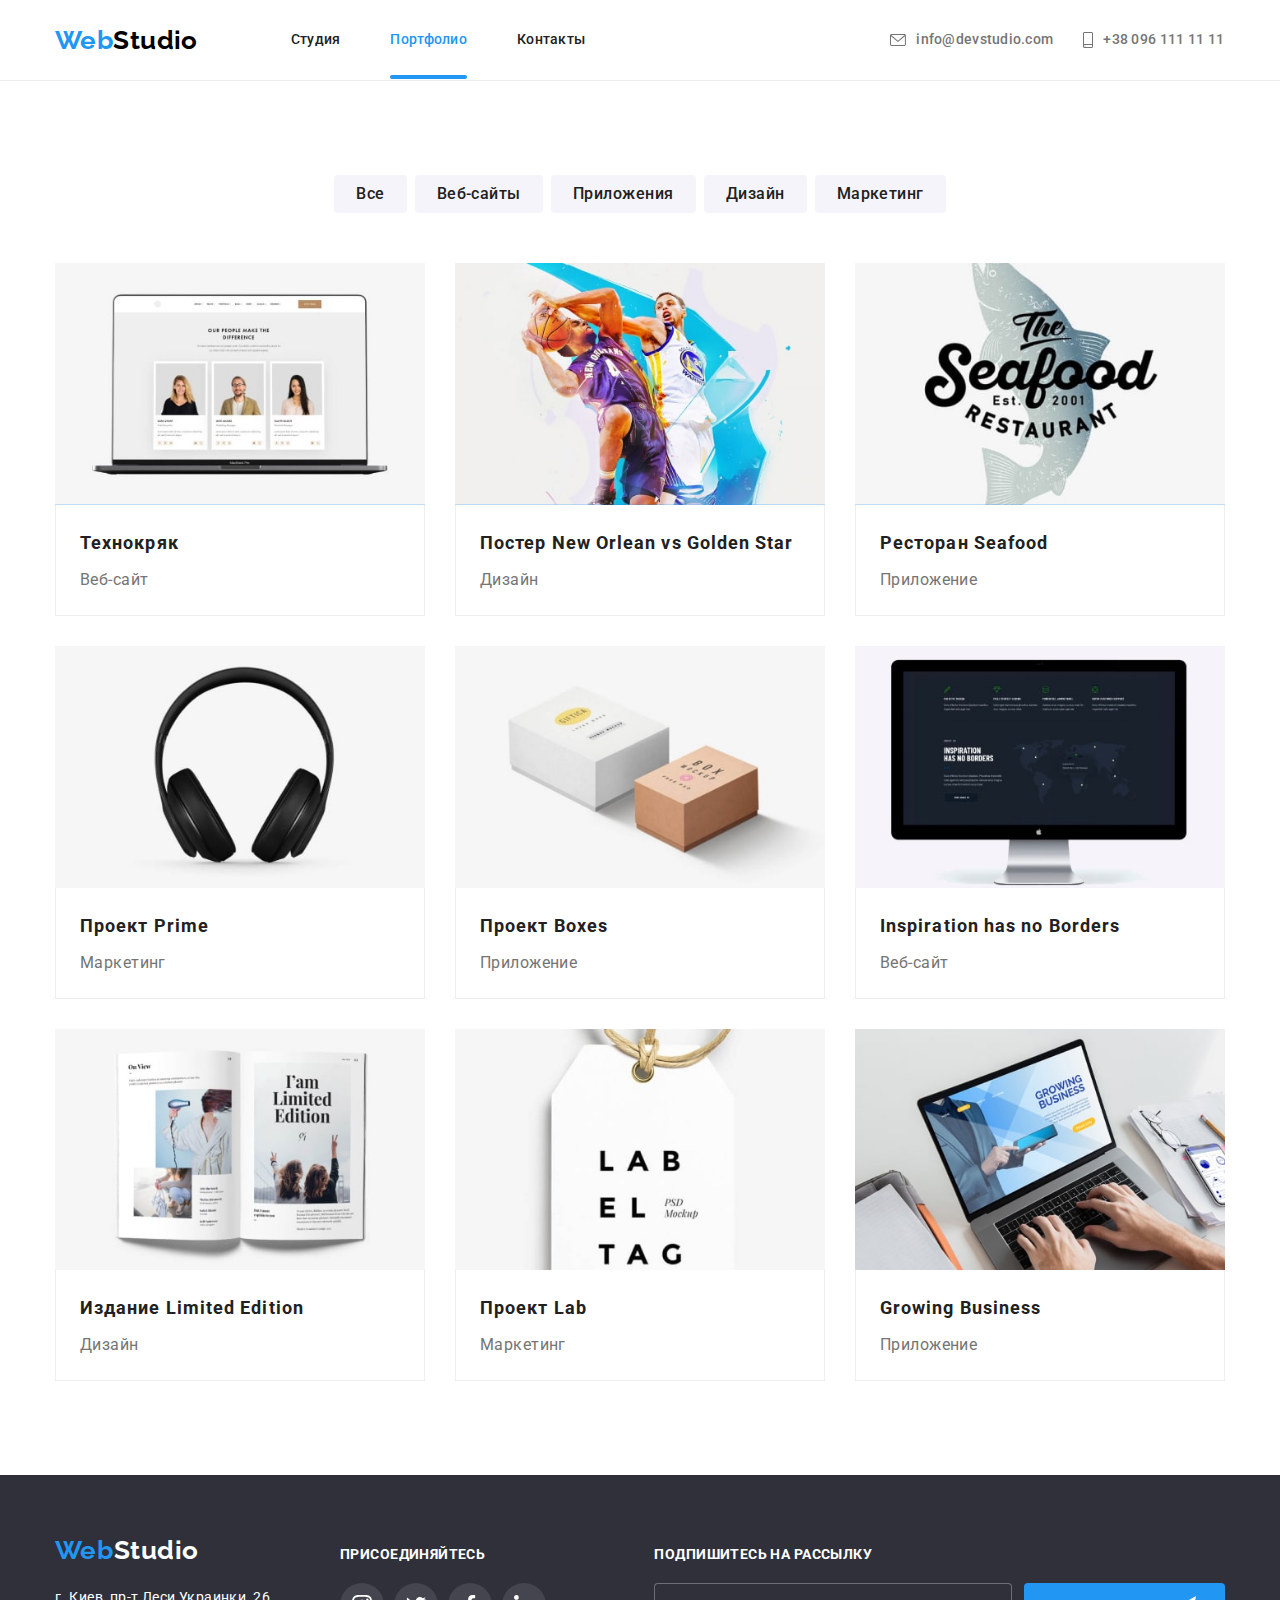
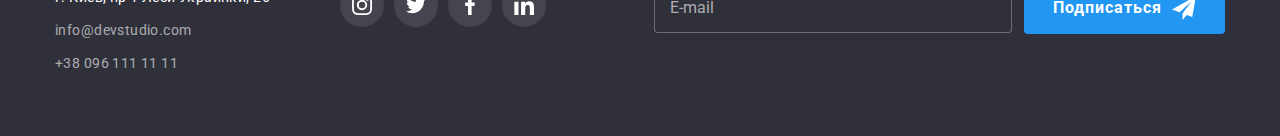
==== commit 36206319: "full adaptive" ====
--- a/portfolio.html
+++ b/portfolio.html
@@ -117,11 +117,11 @@
             <li class="project__card grid__item">
               <a href="/" class="project__link">
                 <div class="project__thumb">
-                  <img
-                    src="./images/portfolio1.jpg"
-                    alt="Ноутбук со страницей сайта"
-                    width="370"
-                  />
+                    <img srcset="./img/portfolio1-tablet.jpg 354w, ./img/portfolio1-desktop.jpg 370w,
+                    ./img/portfolio1-mobile.jpg 450w, ./img/portfolio1-tablet@2x.jpg 708w,
+                    ./img/portfolio1-desktop@2x.jpg 740w, ./img/portfolio1-mobile@2x.jpg 900w"
+                    sizes="(min-width: 1200px) 33vw, (min-width: 768px) 50vw, 100vw"
+                    src="./img/portfolio1-desktop.jpg" alt="Ноутбук со страницей сайта"/>
                   <div class="project__overlay">
                     <p class="overlay__text">
                       Ресурс предлагает комплексные предложения с разным уровнем
@@ -140,11 +140,11 @@
             <li class="project__card grid__item">
               <a href="/" class="project__link">
                 <div class="project__thumb">
-                  <img
-                    src="./images/portfolio2.jpg"
-                    alt="Постер команд"
-                    width="370"
-                  />
+                  <img srcset="./img/portfolio2-tablet.jpg 354w, ./img/portfolio2-desktop.jpg 370w,
+                    ./img/portfolio2-mobile.jpg 450w, ./img/portfolio2-tablet@2x.jpg 708w,
+                    ./img/portfolio2-desktop@2x.jpg 740w, ./img/portfolio2-mobile@2x.jpg 900w"
+                    sizes="(min-width: 1200px) 33vw, (min-width: 768px) 50vw, 100vw"
+                    src="./img/portfolio2-desktop.jpg" alt="Постер команд"/>
                   <div class="project__overlay">
                     <p class="overlay__text">
                       Ресурс предлагает комплексные предложения с разным уровнем
@@ -166,11 +166,11 @@
             <li class="project__card grid__item">
               <a href="/" class="project__link">
                 <div class="project__thumb">
-                  <img
-                    src="./images/portfolio3.jpg"
-                    alt="Лого ресторана"
-                    width="370"
-                  />
+                  <img srcset="./img/portfolio3-tablet.jpg 354w, ./img/portfolio3-desktop.jpg 370w,
+                    ./img/portfolio3-mobile.jpg 450w, ./img/portfolio3-tablet@2x.jpg 708w,
+                    ./img/portfolio3-desktop@2x.jpg 740w, ./img/portfolio3-mobile@2x.jpg 900w"
+                    sizes="(min-width: 1200px) 33vw, (min-width: 768px) 50vw, 100vw"
+                    src="./img/portfolio3-desktop.jpg" alt="Лого ресторана"/>
                   <div class="project__overlay">
                     <p class="overlay__text">
                       Ресурс предлагает комплексные предложения с разным уровнем
@@ -192,11 +192,11 @@
             <li class="project__card grid__item">
               <a href="/" class="project__link">
                 <div class="project__thumb">
-                  <img
-                    src="./images/portfolio4.jpg"
-                    alt="Наушники"
-                    width="370"
-                  />
+                  <img srcset="./img/portfolio4-tablet.jpg 354w, ./img/portfolio4-desktop.jpg 370w,
+                    ./img/portfolio4-mobile.jpg 450w, ./img/portfolio4-tablet@2x.jpg 708w,
+                    ./img/portfolio4-desktop@2x.jpg 740w, ./img/portfolio4-mobile@2x.jpg 900w"
+                    sizes="(min-width: 1200px) 33vw, (min-width: 768px) 50vw, 100vw"
+                    src="./img/portfolio4-desktop.jpg" alt="Наушники"/>
                   <div class="project__overlay">
                     <p class="overlay__text">
                       Ресурс предлагает комплексные предложения с разным уровнем
@@ -218,11 +218,11 @@
             <li class="project__card grid__item">
               <a href="/" class="project__link">
                 <div class="project__thumb">
-                  <img
-                    src="./images/portfolio5.jpg"
-                    alt="Две коробки"
-                    width="370"
-                  />
+                  <img srcset="./img/portfolio5-tablet.jpg 354w, ./img/portfolio5-desktop.jpg 370w,
+                    ./img/portfolio5-mobile.jpg 450w, ./img/portfolio5-tablet@2x.jpg 708w,
+                    ./img/portfolio5-desktop@2x.jpg 740w, ./img/portfolio5-mobile@2x.jpg 900w"
+                    sizes="(min-width: 1200px) 33vw, (min-width: 768px) 50vw, 100vw"
+                    src="./img/portfolio5-desktop.jpg" alt="Две коробки"/>
                   <div class="project__overlay">
                     <p class="overlay__text">
                       Ресурс предлагает комплексные предложения с разным уровнем
@@ -244,11 +244,11 @@
             <li class="project__card grid__item">
               <a href="/" class="project__link">
                 <div class="project__thumb">
-                  <img
-                    src="./images/portfolio6.jpg"
-                    alt="Монитор со страницей сайта"
-                    width="370"
-                  />
+                  <img srcset="./img/portfolio6-tablet.jpg 354w, ./img/portfolio6-desktop.jpg 370w,
+                    ./img/portfolio6-mobile.jpg 450w, ./img/portfolio6-tablet@2x.jpg 708w,
+                    ./img/portfolio6-desktop@2x.jpg 740w, ./img/portfolio6-mobile@2x.jpg 900w"
+                    sizes="(min-width: 1200px) 33vw, (min-width: 768px) 50vw, 100vw"
+                    src="./img/portfolio6-desktop.jpg" alt="Монитор со страницей сайта"/>
                   <div class="project__overlay">
                     <p class="overlay__text">
                       Ресурс предлагает комплексные предложения с разным уровнем
@@ -269,11 +269,11 @@
             <li class="project__card grid__item">
               <a href="/" class="project__link">
                 <div class="project__thumb">
-                  <img
-                    src="./images/portfolio7.jpg"
-                    alt="Разворот книги"
-                    width="370"
-                  />
+                  <img srcset="./img/portfolio7-tablet.jpg 354w, ./img/portfolio7-desktop.jpg 370w,
+                    ./img/portfolio7-mobile.jpg 450w, ./img/portfolio7-tablet@2x.jpg 708w,
+                    ./img/portfolio7-desktop@2x.jpg 740w, ./img/portfolio7-mobile@2x.jpg 900w"
+                    sizes="(min-width: 1200px) 33vw, (min-width: 768px) 50vw, 100vw"
+                    src="./img/portfolio7-desktop.jpg" alt="Разворот книги"/>
                   <div class="project__overlay">
                     <p class="overlay__text">
                       Ресурс предлагает комплексные предложения с разным уровнем
@@ -295,11 +295,11 @@
             <li class="project__card grid__item">
               <a href="/" class="project__link">
                 <div class="project__thumb">
-                  <img
-                    src="./images/portfolio8.jpg"
-                    alt="Бирка"
-                    width="370"
-                  />
+                  <img srcset="./img/portfolio8-tablet.jpg 354w, ./img/portfolio8-desktop.jpg 370w,
+                    ./img/portfolio8-mobile.jpg 450w, ./img/portfolio8-tablet@2x.jpg 708w,
+                    ./img/portfolio8-desktop@2x.jpg 740w, ./img/portfolio8-mobile@2x.jpg 900w"
+                    sizes="(min-width: 1200px) 33vw, (min-width: 768px) 50vw, 100vw"
+                    src="./img/portfolio8-desktop.jpg" alt="Бирка"/>
                   <div class="project__overlay">
                     <p class="overlay__text">
                       Ресурс предлагает комплексные предложения с разным уровнем
@@ -321,11 +321,11 @@
             <li class="project__card grid__item">
               <a href="/" class="project__link">
                 <div class="project__thumb">
-                  <img
-                    src="./images/portfolio9.jpg"
-                    alt="Ноутбук с приложением"
-                    width="370"
-                  />
+                  <img srcset="./img/portfolio9-tablet.jpg 354w, ./img/portfolio9-desktop.jpg 370w,
+                    ./img/portfolio9-mobile.jpg 450w, ./img/portfolio9-tablet@2x.jpg 708w,
+                    ./img/portfolio9-desktop@2x.jpg 740w, ./img/portfolio9-mobile@2x.jpg 900w"
+                    sizes="(min-width: 1200px) 33vw, (min-width: 768px) 50vw, 100vw"
+                    src="./img/portfolio9-desktop.jpg" alt="Ноутбук с приложением"/>
                   <div class="project__overlay">
                     <p class="overlay__text">
                       Ресурс предлагает комплексные предложения с разным уровнем
@@ -379,7 +379,6 @@
 
         <div class="social-foot__cont">
           <p class="social-foot__text">присоединяйтесь</p>
-          <div>
             <ul class="social__list">
               <li class="social__item">
                 <a href="/" class="social-foot__link">
@@ -410,7 +409,6 @@
                 </a>
               </li>
             </ul>
-          </div>
         </div>
 
         <!-- Подписка -->
--- a/css/main.min.css
+++ b/css/main.min.css
@@ -1,2 +1,2 @@
-@import url("https://cdnjs.cloudflare.com/ajax/libs/modern-normalize/1.1.0/modern-normalize.min.css");@import url("https://fonts.googleapis.com/css2?family=Raleway:wght@700&family=Roboto:wght@400;500;700;900&display=swap");:root{--primary-text-color: #757575;--secondary-text-color: #212121;--primary-color: #ffffff;--accent-color: #2196f3;--hover-color: #188ce8;--primary-bgc: #2f303a;--secondary-bgc: #f5f4fa;--sprite-color: #afb1b8;--sprite-bgc: rgba(255, 255, 255, 0.1);--timing-dur: 250ms;--timing-func: cubic-bezier(0.4, 0, 0.2, 1);--indent: 30px;--items: 1}ul{list-style:none;padding:0;margin:0}a{text-decoration:none}h1,h2,h3,h4,h5,h6,p{margin:0}img{display:block;max-width:100%;height:auto}body{font-family:"Roboto", sans-serif;font-size:14px;line-height:1.7;letter-spacing:0.03em;color:var(--primary-text-color);background-color:var(--primary-color)}.section{padding:60px 0}@media screen and (min-width: 1200px){.section{padding:94px 0}}.section__title{margin-bottom:var(--indent);color:var(--secondary-text-color);font-weight:700;font-size:28px;line-height:1.18;text-align:center}@media screen and (min-width: 1200px){.section__title{margin-bottom:50px;font-size:36px;line-height:1.17}}.visually-hidden{position:absolute;width:1px;height:1px;margin:-1px;border:0;padding:0;white-space:nowrap;-webkit-clip-path:inset(100%);clip-path:inset(100%);clip:rect(0 0 0 0);overflow:hidden}.container{margin:0 auto;padding:0 15px}@media screen and (min-width: 480px){.container{width:480px}}@media screen and (min-width: 768px){.container{width:768px}}@media screen and (min-width: 1200px){.container{width:1200px}}.logo{color:var(--accent-color);font-family:'Raleway';font-weight:700;font-size:24px;line-height:1.17;word-spacing:-0.22em}@media screen and (min-width: 1200px){.logo{font-size:26px;line-height:1.19}}.hero__btn,.mailing__btn,.modal__btn,.filter__btn{color:var(--primary-color);background-color:var(--accent-color);border:none;border-radius:4px;font-family:inherit;font-weight:700;font-size:16px;line-height:1.88;text-align:center;letter-spacing:0.06em;cursor:pointer;-webkit-transition:background-color var(--timing-dur) var(--timing-func);transition:background-color var(--timing-dur) var(--timing-func)}.social__list,.social-team__list{display:-webkit-box;display:-ms-flexbox;display:flex}.social__list .social__item:not(last-child),.social-team__list .social__item:not(last-child){margin-right:10px}.social__item{width:44px;height:44px}.social__link,.social-foot__link{display:-webkit-box;display:-ms-flexbox;display:flex;-webkit-box-align:center;-ms-flex-align:center;align-items:center;-webkit-box-pack:center;-ms-flex-pack:center;justify-content:center;width:100%;height:100%;border-radius:50%;-webkit-transition:background-color var(--timing-dur) var(--timing-func);transition:background-color var(--timing-dur) var(--timing-func)}.social__link:hover,.social-foot__link:hover,.social__link:focus,.social-foot__link:focus{background-color:var(--accent-color)}.social__icon,.social-team__icon{width:20px;height:20px;fill:var(--primary-color)}.grid{display:-webkit-box;display:-ms-flexbox;display:flex;-ms-flex-wrap:wrap;flex-wrap:wrap;gap:var(--indent)}.grid__item{-ms-flex-preferred-size:calc((100% - var(--indent) * (var(--items) - 1)) / var(--items));flex-basis:calc((100% - var(--indent) * (var(--items) - 1)) / var(--items))}@media screen and (min-width: 768px){.logo-header{display:-webkit-box;display:-ms-flexbox;display:flex;margin-right:88px}}@media screen and (min-width: 1200px){.logo-header{margin-right:93px}}.logo-end{color:#000000}.page-nav{display:-webkit-box;display:-ms-flexbox;display:flex;-webkit-box-align:center;-ms-flex-align:center;align-items:center}.menu__btn{margin:0 0 0 auto;padding:0;background-color:transparent;border:none;cursor:pointer;z-index:10}.menu__btn .close-menu__icon{display:none}.menu__btn .menu__icon{-webkit-transition:fill var(--timing-dur) var(--timing-func);transition:fill var(--timing-dur) var(--timing-func)}.menu__btn.is-open .close-menu__icon{display:block;-webkit-transition:fill var(--timing-dur) var(--timing-func);transition:fill var(--timing-dur) var(--timing-func)}.menu__btn.is-open .menu__icon{display:none}.menu__btn:hover .menu__icon,.menu__btn:focus .menu__icon{fill:var(--accent-color)}.menu__btn:hover .close-menu__icon,.menu__btn:focus .close-menu__icon{fill:var(--accent-color)}@media screen and (min-width: 768px){.menu__btn{display:none}}@media screen and (max-width: 767px){.mobile__cont{display:none;position:absolute;top:0;left:0;width:100%;height:800px;padding:48px 40px;background-color:var(--primary-color)}}.mobile__cont.is-open{display:block;z-index:1}@media screen and (min-width: 768px){.mobile__cont{display:-webkit-box;display:-ms-flexbox;display:flex}}@media screen and (min-width: 768px){.nav__list{display:-webkit-box;display:-ms-flexbox;display:flex;-webkit-box-align:center;-ms-flex-align:center;align-items:center}}.nav__link{color:var(--secondary-text-color);font-weight:500;font-size:40px;line-height:1.17;letter-spacing:0.02em;-webkit-transition:color var(--timing-dur) var(--timing-func);transition:color var(--timing-dur) var(--timing-func)}.nav__link:hover,.nav__link:focus{color:var(--accent-color)}@media screen and (min-width: 768px){.nav__link{padding:32px 0;font-size:14px;line-height:1.14}}.active__link{color:var(--accent-color)}@media screen and (min-width: 768px){.active__link{position:relative}.active__link::after{content:'';position:absolute;bottom:0;display:block;width:100%;height:4px;border-radius:2px;background-color:var(--accent-color)}.active__link:hover::after,.active__link:focus::after{-webkit-animation:scaleline var(--timing-dur) var(--timing-func);animation:scaleline var(--timing-dur) var(--timing-func)}@-webkit-keyframes scaleline{0%{-webkit-transform:scale(0);transform:scale(0)}100%{-webkit-transform:scale(1);transform:scale(1)}}@keyframes scaleline{0%{-webkit-transform:scale(0);transform:scale(0)}100%{-webkit-transform:scale(1);transform:scale(1)}}}@media screen and (max-width: 767px){.nav__item+.nav__item{margin-top:32px}}@media screen and (min-width: 768px){.nav__item+.nav__item{margin-left:50px}}@media screen and (max-width: 767px){.cont__list{display:-webkit-box;display:-ms-flexbox;display:flex;-webkit-box-orient:vertical;-webkit-box-direction:reverse;-ms-flex-direction:column-reverse;flex-direction:column-reverse;margin-top:300px}}@media screen and (min-width: 768px){.cont__list{margin-left:84px}}@media screen and (min-width: 1200px){.cont__list{display:-webkit-box;display:-ms-flexbox;display:flex;-webkit-box-align:center;-ms-flex-align:center;align-items:center;margin-left:305px}}.cont__icon{display:none}@media screen and (min-width: 768px){.cont__icon{display:block;margin-right:10px;fill:var(--primary-text-color);-webkit-transition:fill var(--timing-dur) var(--timing-func);transition:fill var(--timing-dur) var(--timing-func)}.cont__link:hover .cont__icon,.cont__link:focus .cont__icon{fill:currentColor}}.cont__link{color:var(--primary-text-color);font-weight:500;font-size:24px;line-height:1.17;letter-spacing:0.02em;-webkit-transition:color var(--timing-dur) var(--timing-func);transition:color var(--timing-dur) var(--timing-func)}.cont__link:hover,.cont__link:focus{color:var(--accent-color)}@media screen and (min-width: 768px){.cont__link{display:-webkit-box;display:-ms-flexbox;display:flex;-webkit-box-align:center;-ms-flex-align:center;align-items:center;font-size:12px}}@media screen and (min-width: 1200px){.cont__link{font-size:14px;line-height:1.14}}@media screen and (min-width: 768px){.mail__link{padding:20px 0 5px 0}}@media screen and (min-width: 1200px){.mail__link{padding:32px 0}}@media screen and (max-width: 767px){.tel__link{color:var(--accent-color);font-weight:500;font-size:34px;line-height:1.18}}@media screen and (min-width: 768px){.tel__link{padding:5px 0 20px 0}}@media screen and (min-width: 1200px){.tel__link{padding:32px 0}}@media screen and (max-width: 767px){.cont__item+.cont__item{margin-bottom:32px}}@media screen and (min-width: 1200px){.cont__item+.cont__item{margin-left:30px}}.social-mob__list{display:-webkit-box;display:-ms-flexbox;display:flex;margin-top:64px}@media screen and (min-width: 768px){.social-mob__list{display:none}}.social-mob__item+.social-mob__item{position:relative;margin-left:20px}.social-mob__item+.social-mob__item::before{position:absolute;left:-10px;content:'';display:block;height:100%;border-right:1px solid rgba(33,33,33,0.2)}.social-mob__link{color:var(--accent-color);font-weight:500;font-size:18px;line-height:1.22;letter-spacing:0.02em}.page-header{border-bottom:1px solid #ECECEC}@media screen and (max-width: 767px){.page-header{position:relative}}.hero{padding:118px 0;margin:0 auto;text-align:center;max-width:767px;height:400px;background-image:-webkit-gradient(linear, left top, right top, from(rgba(47,48,58,0.4)), to(rgba(47,48,58,0.4))),url("../img/hero-mobile.jpg");background-image:linear-gradient(to right, rgba(47,48,58,0.4), rgba(47,48,58,0.4)),url("../img/hero-mobile.jpg");background-repeat:no-repeat;background-position:center;background-size:cover}@media (min-device-pixel-ratio: 2), (-webkit-min-device-pixel-ratio: 2), (min-resolution: 192dpi), (min-resolution: 2dppx){.hero{background-image:-webkit-gradient(linear, left top, right top, from(rgba(47,48,58,0.4)), to(rgba(47,48,58,0.4))),url("../img/hero-mobile@2x.jpg");background-image:linear-gradient(to right, rgba(47,48,58,0.4), rgba(47,48,58,0.4)),url("../img/hero-mobile@2x.jpg")}}@media screen and (min-width: 768px){.hero{max-width:1199px;background-image:-webkit-gradient(linear, left top, right top, from(rgba(47,48,58,0.4)), to(rgba(47,48,58,0.4))),url("../img/hero-tablet.jpg");background-image:linear-gradient(to right, rgba(47,48,58,0.4), rgba(47,48,58,0.4)),url("../img/hero-tablet.jpg")}}@media screen and (min-width: 768px) and (min-device-pixel-ratio: 2), screen and (min-width: 768px) and (-webkit-min-device-pixel-ratio: 2), screen and (min-width: 768px) and (min-resolution: 192dpi), screen and (min-width: 768px) and (min-resolution: 2dppx){.hero{background-image:-webkit-gradient(linear, left top, right top, from(rgba(47,48,58,0.4)), to(rgba(47,48,58,0.4))),url("../img/hero-tablet@2x.jpg");background-image:linear-gradient(to right, rgba(47,48,58,0.4), rgba(47,48,58,0.4)),url("../img/hero-tablet@2x.jpg")}}@media screen and (min-width: 1200px){.hero{padding:200px 0;max-width:1600px;height:600px;background-image:-webkit-gradient(linear, left top, right top, from(rgba(47,48,58,0.4)), to(rgba(47,48,58,0.4))),url("../img/hero-desktop.jpg");background-image:linear-gradient(to right, rgba(47,48,58,0.4), rgba(47,48,58,0.4)),url("../img/hero-desktop.jpg")}}@media screen and (min-width: 1200px) and (min-device-pixel-ratio: 2), screen and (min-width: 1200px) and (-webkit-min-device-pixel-ratio: 2), screen and (min-width: 1200px) and (min-resolution: 192dpi), screen and (min-width: 1200px) and (min-resolution: 2dppx){.hero{background-image:-webkit-gradient(linear, left top, right top, from(rgba(47,48,58,0.4)), to(rgba(47,48,58,0.4))),url("../img/hero-desktop@2x.jpg");background-image:linear-gradient(to right, rgba(47,48,58,0.4), rgba(47,48,58,0.4)),url("../img/hero-desktop@2x.jpg")}}.hero__title{margin:0 auto 30px auto;max-width:360px;color:var(--primary-color);font-weight:900;font-size:26px;line-height:1.62;letter-spacing:0.06em;text-transform:uppercase}@media screen and (min-width: 1200px){.hero__title{max-width:696px;font-size:44px;line-height:1.36}}.hero__btn{padding:10px 32px}.hero__btn:hover,.hero__btn:focus{background-color:var(--hover-color)}@media screen and (min-width: 768px){.feature__list{display:-webkit-box;display:-ms-flexbox;display:flex;-ms-flex-wrap:wrap;flex-wrap:wrap;-ms-flex-preferred-size:calc(100% - var(--indent) / 2);flex-basis:calc(100% - var(--indent) / 2);gap:var(--indent)}}@media screen and (min-width: 1200px){.feature__list{-ms-flex-wrap:nowrap;flex-wrap:nowrap}}.feature__cont{display:-webkit-box;display:-ms-flexbox;display:flex;-webkit-box-align:center;-ms-flex-align:center;align-items:center;-webkit-box-pack:center;-ms-flex-pack:center;justify-content:center;width:450px;height:120px;background-color:var(--secondary-bgc);border-radius:4px}@media screen and (min-width: 768px){.feature__cont{width:354px}}@media screen and (min-width: 1200px){.feature__cont{width:270px}}.feature__icon{width:70px;height:70px}.feature__card{text-align:left}.feature__title{margin:30px 0 10px 0;color:var(--secondary-text-color);font-weight:700;font-size:14px;line-height:1.14;text-transform:uppercase}.feature__text{max-width:450px}@media screen and (min-width: 768px){.feature__text{max-width:354px}}@media screen and (min-width: 1200px){.feature__text{max-width:270px}}.activity__sect{display:none}@media screen and (min-width: 1200px){.activity__sect{display:block;padding-top:0}}.activity__list{display:-webkit-box;display:-ms-flexbox;display:flex;gap:var(--indent)}.activity__thumb{position:relative}.activity__label{position:absolute;display:-webkit-box;display:-ms-flexbox;display:flex;-webkit-box-align:center;-ms-flex-align:center;align-items:center;-webkit-box-pack:center;-ms-flex-pack:center;justify-content:center;width:100%;height:70px;bottom:0;background-color:rgba(47,48,58,0.8)}.activity__text{color:var(--primary-color);font-weight:700;line-height:1.14;text-align:center;text-transform:uppercase}.team__section{background-color:var(--secondary-bgc)}@media screen and (min-width: 768px){.team__list{display:-webkit-box;display:-ms-flexbox;display:flex;-ms-flex-wrap:wrap;flex-wrap:wrap;-ms-flex-preferred-size:calc(100% - var(--indent) / 2);flex-basis:calc(100% - var(--indent) / 2);gap:var(--indent)}}@media screen and (min-width: 1200px){.team__list{-ms-flex-wrap:nowrap;flex-wrap:nowrap}}.team__card{border-radius:0px 0px 4px 4px;background-color:var(--primary-color);-webkit-box-shadow:0 4px 4px rgba(0,0,0,0.25);box-shadow:0 4px 4px rgba(0,0,0,0.25)}.team__text{padding-top:30px;font-size:16px;line-height:1.19;text-align:center}.team__name{margin-bottom:10px;color:var(--secondary-text-color);font-weight:500}.team__social{padding:16px 0 30px 0}.social-team__list{-webkit-box-pack:center;-ms-flex-pack:center;justify-content:center}.social-team__icon{fill:var(--sprite-color);-webkit-transition:fill var(--timing-dur) var(--timing-func);transition:fill var(--timing-dur) var(--timing-func)}.social__link:hover .social-team__icon,.social-foot__link:hover .social-team__icon,.social__link:focus .social-team__icon,.social-foot__link:focus .social-team__icon{fill:var(--primary-color)}.client__list{display:-webkit-box;display:-ms-flexbox;display:flex;-ms-flex-wrap:wrap;flex-wrap:wrap;-ms-flex-preferred-size:calc(100% - var(--indent) / 2);flex-basis:calc(100% - var(--indent) / 2);gap:var(--indent)}@media screen and (min-width: 1200px){.client__list{-ms-flex-wrap:nowrap;flex-wrap:nowrap}}.client__item{width:210px;height:92px}@media screen and (min-width: 768px){.client__item{width:226px}}@media screen and (min-width: 1200px){.client__item{width:170px}}.client__link{display:-webkit-box;display:-ms-flexbox;display:flex;-webkit-box-align:center;-ms-flex-align:center;align-items:center;-webkit-box-pack:center;-ms-flex-pack:center;justify-content:center;width:100%;height:100%;outline:1px solid var(--sprite-color);border-radius:4px;-webkit-transition:outline var(--timing-dur) var(--timing-func);transition:outline var(--timing-dur) var(--timing-func)}.client__link:hover,.client__link:focus{outline:1px solid var(--accent-color)}.client__icon{width:106px;height:60px;fill:var(--sprite-color);-webkit-transition:fill var(--timing-dur) var(--timing-func);transition:fill var(--timing-dur) var(--timing-func)}.client__link:hover .client__icon,.client__link:focus .client__icon{fill:var(--accent-color)}.page-footer{padding:60px 0;background-color:var(--primary-bgc)}.foot__cont{display:-webkit-box;display:-ms-flexbox;display:flex;-webkit-box-align:baseline;-ms-flex-align:baseline;align-items:baseline}.logo-footer{display:block;margin-bottom:20px}.logo-end-foot{color:var(--primary-color)}.cont-foot__list{font-style:normal}.contact-first{color:var(--primary-color)}.cont-foot__list .cont-foot__item:not(last-child){margin-bottom:9px}.cont-foot__link{color:rgba(255,255,255,0.6);-webkit-transition:color var(--timing-dur) var(--timing-func);transition:color var(--timing-dur) var(--timing-func)}.cont-foot__link:hover,.cont-foot__link:focus{color:var(--accent-color)}.social-foot__cont{margin-left:70px}.social-foot__text{margin-bottom:20px;color:var(--primary-color);font-weight:700;line-height:1.14;text-transform:uppercase}.social-foot__link{background-color:var(--sprite-bgc)}.mailing__cont{margin-left:auto}.mailing__form{display:-webkit-box;display:-ms-flexbox;display:flex}.mailing__input{padding:15px;width:358px;height:50px;background-color:var(--primary-bgc);border:1px solid rgba(255,255,255,0.3);border-radius:4px;color:rgba(255,255,255,0.6);-webkit-transition:border var(--timing-dur) var(--timing-func),-webkit-box-shadow var(--timing-dur) var(--timing-func);transition:border var(--timing-dur) var(--timing-func),-webkit-box-shadow var(--timing-dur) var(--timing-func);transition:border var(--timing-dur) var(--timing-func),box-shadow var(--timing-dur) var(--timing-func);transition:border var(--timing-dur) var(--timing-func),box-shadow var(--timing-dur) var(--timing-func),-webkit-box-shadow var(--timing-dur) var(--timing-func)}.mailing__input::-webkit-input-placeholder{color:rgba(255,255,255,0.6)}.mailing__input:-ms-input-placeholder{color:rgba(255,255,255,0.6)}.mailing__input::-ms-input-placeholder{color:rgba(255,255,255,0.6)}.mailing__input::placeholder{color:rgba(255,255,255,0.6)}.mailing__input:hover,.mailing__input:focus{border:1px solid var(--accent-color);-webkit-box-shadow:0px 4px 4px rgba(0,0,0,0.15);box-shadow:0px 4px 4px rgba(0,0,0,0.15);outline:none}.mailing__btn{padding:10px 29px;margin-left:12px;display:-webkit-box;display:-ms-flexbox;display:flex;-webkit-box-align:center;-ms-flex-align:center;align-items:center;-webkit-transition:-webkit-box-shadow var(--timing-dur) var(--timing-func);transition:-webkit-box-shadow var(--timing-dur) var(--timing-func);transition:box-shadow var(--timing-dur) var(--timing-func);transition:box-shadow var(--timing-dur) var(--timing-func), -webkit-box-shadow var(--timing-dur) var(--timing-func)}.mailing__btn:hover,.mailing__btn:focus{background-color:var(--hover-color);-webkit-box-shadow:0px 4px 4px rgba(0,0,0,0.15);box-shadow:0px 4px 4px rgba(0,0,0,0.15)}.mailing__icon{margin-left:10px;width:24px;height:24px}.modal__backdrop{position:fixed;top:0;left:0;width:100vw;height:100vh;visibility:1;opacity:1;-webkit-transform:scale(1);transform:scale(1);background:rgba(0,0,0,0.2);-webkit-transition:opacity var(--timing-dur) var(--timing-func),-webkit-transform var(--timing-dur) var(--timing-func);transition:opacity var(--timing-dur) var(--timing-func),-webkit-transform var(--timing-dur) var(--timing-func);transition:opacity var(--timing-dur) var(--timing-func),transform var(--timing-dur) var(--timing-func);transition:opacity var(--timing-dur) var(--timing-func),transform var(--timing-dur) var(--timing-func),-webkit-transform var(--timing-dur) var(--timing-func)}.modal__backdrop.is-hidden{visibility:hidden;opacity:0;-webkit-transform:scale(0.5);transform:scale(0.5);pointer-events:none}.modal__cont{position:absolute;padding:40px;top:50%;left:50%;width:528px;background:var(--primary-color);-webkit-box-shadow:0px 1px 3px rgba(0,0,0,0.12),0px 1px 1px rgba(0,0,0,0.14),0px 2px 1px rgba(0,0,0,0.2);box-shadow:0px 1px 3px rgba(0,0,0,0.12),0px 1px 1px rgba(0,0,0,0.14),0px 2px 1px rgba(0,0,0,0.2);border-radius:4px;-webkit-transform:translate(-50%, -50%);transform:translate(-50%, -50%)}.close__btn{position:absolute;top:0;right:0;margin:8px 8px 0 0;display:-webkit-box;display:-ms-flexbox;display:flex;-webkit-box-align:center;-ms-flex-align:center;align-items:center;-webkit-box-pack:center;-ms-flex-pack:center;justify-content:center;width:30px;height:30px;background-color:var(--primary-color);border:1px solid rgba(0,0,0,0.1);border-radius:50%;cursor:pointer;-webkit-transition:-webkit-box-shadow var(--timing-dur) var(--timing-func);transition:-webkit-box-shadow var(--timing-dur) var(--timing-func);transition:box-shadow var(--timing-dur) var(--timing-func);transition:box-shadow var(--timing-dur) var(--timing-func), -webkit-box-shadow var(--timing-dur) var(--timing-func)}.close__btn:hover,.close__btn:focus{-webkit-box-shadow:0px 4px 4px rgba(0,0,0,0.25);box-shadow:0px 4px 4px rgba(0,0,0,0.25)}.close__icon{-webkit-transition:fill var(--timing-dur) var(--timing-func);transition:fill var(--timing-dur) var(--timing-func)}.close__btn:hover .close__icon,.close__btn:focus .close__icon{fill:var(--accent-color)}.modal__form{display:-webkit-box;display:-ms-flexbox;display:flex;-webkit-box-orient:vertical;-webkit-box-direction:normal;-ms-flex-direction:column;flex-direction:column}.modal__title{margin-bottom:12px;color:var(--secondary-text-color);font-weight:700;font-size:20px;line-height:1.15;text-align:center}.modal__field{position:relative;margin-bottom:10px;display:-webkit-box;display:-ms-flexbox;display:flex;-webkit-box-orient:vertical;-webkit-box-direction:normal;-ms-flex-direction:column;flex-direction:column;width:100%}.modal__label{font-size:12px;line-height:1.17;letter-spacing:0.01em}.modal__input{margin-top:4px;padding:11px 12px 11px 42px;border:1px solid rgba(33,33,33,0.2);border-radius:4px;-webkit-transition:border var(--timing-dur) var(--timing-func);transition:border var(--timing-dur) var(--timing-func)}.modal__input:hover,.modal__input:focus{border:1px solid var(--accent-color);outline:none}.modal__icon{position:absolute;top:50%;left:12px;width:18px;height:18px;-webkit-transition:fill var(--timing-dur) var(--timing-func);transition:fill var(--timing-dur) var(--timing-func)}.modal__input:hover+.modal__icon,.modal__input:focus+.modal__icon{fill:var(--accent-color)}.modal__svg{width:100%;height:100%}.modal__comment{margin-bottom:20px;display:-webkit-box;display:-ms-flexbox;display:flex;-webkit-box-orient:vertical;-webkit-box-direction:normal;-ms-flex-direction:column;flex-direction:column;width:100%}.modal__area{margin-top:4px;padding:12px 16px;height:120px;border:1px solid rgba(33,33,33,0.2);border-radius:4px;resize:none;font-size:12px;-webkit-transition:border var(--timing-dur) var(--timing-func);transition:border var(--timing-dur) var(--timing-func)}.modal__area:hover,.modal__area:focus{border:1px solid var(--accent-color);outline:none}.modal__area::-webkit-input-placeholder{color:rgba(117,117,117,0.5);-webkit-transition:font-size var(--timing-dur) var(--timing-func);transition:font-size var(--timing-dur) var(--timing-func)}.modal__area:-ms-input-placeholder{color:rgba(117,117,117,0.5);-webkit-transition:font-size var(--timing-dur) var(--timing-func);transition:font-size var(--timing-dur) var(--timing-func)}.modal__area::-ms-input-placeholder{color:rgba(117,117,117,0.5);-webkit-transition:font-size var(--timing-dur) var(--timing-func);transition:font-size var(--timing-dur) var(--timing-func)}.modal__area::placeholder{color:rgba(117,117,117,0.5);-webkit-transition:font-size var(--timing-dur) var(--timing-func);transition:font-size var(--timing-dur) var(--timing-func)}.modal__area:hover::-webkit-input-placeholder,.modal__area:focus::-webkit-input-placeholder{font-size:14px}.modal__area:hover:-ms-input-placeholder,.modal__area:focus:-ms-input-placeholder{font-size:14px}.modal__area:hover::-ms-input-placeholder,.modal__area:focus::-ms-input-placeholder{font-size:14px}.modal__area:hover::placeholder,.modal__area:focus::placeholder{font-size:14px}.modal__checkbox{margin-bottom:30px;display:-webkit-box;display:-ms-flexbox;display:flex;-webkit-box-align:center;-ms-flex-align:center;align-items:center;-webkit-box-pack:center;-ms-flex-pack:center;justify-content:center}.checkbox__icon{display:-webkit-box;display:-ms-flexbox;display:flex;-webkit-box-align:center;-ms-flex-align:center;align-items:center;-webkit-box-pack:center;-ms-flex-pack:center;justify-content:center;margin-right:8px;width:16px;height:15px;border:2px solid var(--secondary-text-color);border-radius:3px;-webkit-transition:background-color var(--timing-dur) var(--timing-func),border var(--timing-dur) var(--timing-func);transition:background-color var(--timing-dur) var(--timing-func),border var(--timing-dur) var(--timing-func)}.checkbox:focus+.checkbox__icon{border:2px solid var(--accent-color)}.checkbox:checked+.checkbox__icon{border:none;background-color:var(--accent-color)}.checkbox__svg{width:100%;height:100%;fill:transparent;-webkit-transition:fill var(--timing-dur) var(--timing-func);transition:fill var(--timing-dur) var(--timing-func)}.checkbox:checked+.checkbox__icon .checkbox__svg{fill:var(--primary-color)}.modal__link{padding-left:4px;color:var(--accent-color);text-decoration:underline}.modal__btn{padding:10px 55px;margin:0 auto;-webkit-transition:-webkit-box-shadow var(--timing-dur) var(--timing-func);transition:-webkit-box-shadow var(--timing-dur) var(--timing-func);transition:box-shadow var(--timing-dur) var(--timing-func);transition:box-shadow var(--timing-dur) var(--timing-func), -webkit-box-shadow var(--timing-dur) var(--timing-func)}.modal__btn:hover,.modal__btn:focus{background-color:var(--hover-color);-webkit-box-shadow:0px 4px 4px rgba(0,0,0,0.15);box-shadow:0px 4px 4px rgba(0,0,0,0.15)}.filter__list{display:-webkit-box;display:-ms-flexbox;display:flex;-webkit-box-pack:center;-ms-flex-pack:center;justify-content:center;margin-bottom:50px}.filter__list .filter__item:not(last-child){margin-right:8px}.filter__btn{padding:6px 22px;color:var(--secondary-text-color);background-color:var(--secondary-bgc);font-weight:500;line-height:1.63;letter-spacing:0.03em;-webkit-transition:color var(--timing-dur) var(--timing-func),-webkit-box-shadow var(--timing-dur) var(--timing-func);transition:color var(--timing-dur) var(--timing-func),-webkit-box-shadow var(--timing-dur) var(--timing-func);transition:color var(--timing-dur) var(--timing-func),box-shadow var(--timing-dur) var(--timing-func);transition:color var(--timing-dur) var(--timing-func),box-shadow var(--timing-dur) var(--timing-func),-webkit-box-shadow var(--timing-dur) var(--timing-func)}.filter__btn:active,.filter__btn:hover,.filter__btn:focus{color:var(--primary-color);background-color:var(--accent-color);-webkit-box-shadow:0px 3px 1px rgba(0,0,0,0.1),0px 1px 2px rgba(0,0,0,0.08),0px 2px 2px rgba(0,0,0,0.12);box-shadow:0px 3px 1px rgba(0,0,0,0.1),0px 1px 2px rgba(0,0,0,0.08),0px 2px 2px rgba(0,0,0,0.12)}.project__text{padding:20px 24px;border-bottom:1px solid #EEEEEE;border-left:1px solid #EEEEEE;border-right:1px solid #EEEEEE}.project__title{margin-bottom:4px;color:var(--secondary-text-color);font-weight:700;font-size:18px;line-height:2.0;letter-spacing:0.06em}.project__desc{color:var(--primary-text-color);font-size:16px;line-height:1.88}.project__link{display:block;-webkit-transition:-webkit-box-shadow var(--timing-dur) var(--timing-func);transition:-webkit-box-shadow var(--timing-dur) var(--timing-func);transition:box-shadow var(--timing-dur) var(--timing-func);transition:box-shadow var(--timing-dur) var(--timing-func), -webkit-box-shadow var(--timing-dur) var(--timing-func)}.project__link:hover,.project__link:focus{-webkit-box-shadow:0px 1px 1px rgba(0,0,0,0.12),0px 4px 4px rgba(0,0,0,0.06),1px 4px 6px rgba(0,0,0,0.16);box-shadow:0px 1px 1px rgba(0,0,0,0.12),0px 4px 4px rgba(0,0,0,0.06),1px 4px 6px rgba(0,0,0,0.16)}.project__thumb{position:relative;overflow:hidden}.project__overlay{position:absolute;top:0;height:100%;background-color:rgba(33,150,243,0.9);-webkit-transform:translateY(100%);transform:translateY(100%);-webkit-transition:-webkit-transform var(--timing-dur) var(--timing-func);transition:-webkit-transform var(--timing-dur) var(--timing-func);transition:transform var(--timing-dur) var(--timing-func);transition:transform var(--timing-dur) var(--timing-func), -webkit-transform var(--timing-dur) var(--timing-func)}.project__link:hover .project__overlay{-webkit-transform:translateY(0);transform:translateY(0)}.overlay__text{padding:63px 24px;color:var(--primary-color);font-size:18px;line-height:1.56}
+@import url("https://cdnjs.cloudflare.com/ajax/libs/modern-normalize/1.1.0/modern-normalize.min.css");@import url("https://fonts.googleapis.com/css2?family=Raleway:wght@700&family=Roboto:wght@400;500;700;900&display=swap");:root{--primary-text-color: #757575;--secondary-text-color: #212121;--primary-color: #ffffff;--accent-color: #2196f3;--hover-color: #188ce8;--primary-bgc: #2f303a;--secondary-bgc: #f5f4fa;--sprite-color: #afb1b8;--sprite-bgc: rgba(255, 255, 255, 0.1);--timing-dur: 250ms;--timing-func: cubic-bezier(0.4, 0, 0.2, 1);--indent: 30px;--items: 1}ul{list-style:none;padding:0;margin:0}a{text-decoration:none}h1,h2,h3,h4,h5,h6,p{margin:0}img{display:block;max-width:100%;height:auto}body{font-family:"Roboto", sans-serif;font-size:14px;line-height:1.71;letter-spacing:0.03em;color:var(--primary-text-color);background-color:var(--primary-color)}.section{padding:60px 0}@media screen and (min-width: 1200px){.section{padding:94px 0}}.section__title{margin-bottom:var(--indent);color:var(--secondary-text-color);font-weight:700;font-size:28px;line-height:1.18;text-align:center}@media screen and (min-width: 1200px){.section__title{margin-bottom:50px;font-size:36px;line-height:1.17}}.visually-hidden{position:absolute;width:1px;height:1px;margin:-1px;border:0;padding:0;white-space:nowrap;-webkit-clip-path:inset(100%);clip-path:inset(100%);clip:rect(0 0 0 0);overflow:hidden}.container{margin:0 auto;padding:0 15px}@media screen and (min-width: 480px){.container{width:480px}}@media screen and (min-width: 768px){.container{width:768px}}@media screen and (min-width: 1200px){.container{width:1200px}}.logo{color:var(--accent-color);font-family:'Raleway';font-weight:700;font-size:24px;line-height:1.17;word-spacing:-0.22em}@media screen and (min-width: 1200px){.logo{font-size:26px;line-height:1.19}}.hero__btn,.mailing__btn,.modal__btn,.filter__btn{color:var(--primary-color);background-color:var(--accent-color);border:none;border-radius:4px;font-family:inherit;font-weight:700;font-size:16px;line-height:1.88;text-align:center;letter-spacing:0.06em;cursor:pointer;-webkit-transition:background-color var(--timing-dur) var(--timing-func);transition:background-color var(--timing-dur) var(--timing-func)}.social__list,.social-team__list{display:-webkit-box;display:-ms-flexbox;display:flex}@media screen and (max-width: 767px){.social__list,.social-team__list{-webkit-box-pack:center;-ms-flex-pack:center;justify-content:center}}.social__item+.social__item{margin-left:10px}.social__item{width:44px;height:44px}.social__link,.social-foot__link{display:-webkit-box;display:-ms-flexbox;display:flex;-webkit-box-align:center;-ms-flex-align:center;align-items:center;-webkit-box-pack:center;-ms-flex-pack:center;justify-content:center;width:100%;height:100%;border-radius:50%;-webkit-transition:background-color var(--timing-dur) var(--timing-func);transition:background-color var(--timing-dur) var(--timing-func)}.social__link:hover,.social-foot__link:hover,.social__link:focus,.social-foot__link:focus{background-color:var(--accent-color)}.social__icon,.social-team__icon{width:20px;height:20px;fill:var(--primary-color)}.grid{display:-webkit-box;display:-ms-flexbox;display:flex;-ms-flex-wrap:wrap;flex-wrap:wrap;-ms-flex-preferred-size:calc((100% - var(--indent) * (var(--items) - 1)) / var(--items));flex-basis:calc((100% - var(--indent) * (var(--items) - 1)) / var(--items));gap:var(--indent)}@media screen and (min-width: 768px){.logo-header{display:-webkit-box;display:-ms-flexbox;display:flex;margin-right:88px}}@media screen and (min-width: 1200px){.logo-header{margin-right:93px}}.logo-end{color:#000000}.page-nav{display:-webkit-box;display:-ms-flexbox;display:flex;-webkit-box-align:center;-ms-flex-align:center;align-items:center}.menu__btn{margin:0 0 0 auto;padding:0;background-color:transparent;border:none;cursor:pointer;z-index:10}.menu__btn .close-menu__icon{display:none}.menu__btn .menu__icon{-webkit-transition:fill var(--timing-dur) var(--timing-func);transition:fill var(--timing-dur) var(--timing-func)}.menu__btn.is-open .close-menu__icon{display:block;-webkit-transition:fill var(--timing-dur) var(--timing-func);transition:fill var(--timing-dur) var(--timing-func)}.menu__btn.is-open .menu__icon{display:none}.menu__btn:hover .menu__icon,.menu__btn:focus .menu__icon{fill:var(--accent-color)}.menu__btn:hover .close-menu__icon,.menu__btn:focus .close-menu__icon{fill:var(--accent-color)}@media screen and (min-width: 768px){.menu__btn{display:none}}@media screen and (max-width: 767px){.mobile__cont{display:none;position:absolute;top:0;left:0;width:100%;height:800px;padding:48px 40px;background-color:var(--primary-color)}}.mobile__cont.is-open{display:block;z-index:1}@media screen and (min-width: 768px){.mobile__cont{display:-webkit-box;display:-ms-flexbox;display:flex}}@media screen and (min-width: 768px){.nav__list{display:-webkit-box;display:-ms-flexbox;display:flex;-webkit-box-align:center;-ms-flex-align:center;align-items:center}}.nav__link{color:var(--secondary-text-color);font-weight:500;font-size:40px;line-height:1.17;letter-spacing:0.02em;-webkit-transition:color var(--timing-dur) var(--timing-func);transition:color var(--timing-dur) var(--timing-func)}.nav__link:hover,.nav__link:focus{color:var(--accent-color)}@media screen and (min-width: 768px){.nav__link{padding:32px 0;font-size:14px;line-height:1.14}}.active__link{color:var(--accent-color)}@media screen and (min-width: 768px){.active__link{position:relative}.active__link::after{content:'';position:absolute;bottom:0;display:block;width:100%;height:4px;border-radius:2px;background-color:var(--accent-color)}.active__link:hover::after,.active__link:focus::after{-webkit-animation:scaleline var(--timing-dur) var(--timing-func);animation:scaleline var(--timing-dur) var(--timing-func)}@-webkit-keyframes scaleline{0%{-webkit-transform:scale(0);transform:scale(0)}100%{-webkit-transform:scale(1);transform:scale(1)}}@keyframes scaleline{0%{-webkit-transform:scale(0);transform:scale(0)}100%{-webkit-transform:scale(1);transform:scale(1)}}}@media screen and (max-width: 767px){.nav__item+.nav__item{margin-top:32px}}@media screen and (min-width: 768px){.nav__item+.nav__item{margin-left:50px}}@media screen and (max-width: 767px){.cont__list{display:-webkit-box;display:-ms-flexbox;display:flex;-webkit-box-orient:vertical;-webkit-box-direction:reverse;-ms-flex-direction:column-reverse;flex-direction:column-reverse;margin-top:300px}}@media screen and (min-width: 768px){.cont__list{margin-left:84px}}@media screen and (min-width: 1200px){.cont__list{display:-webkit-box;display:-ms-flexbox;display:flex;-webkit-box-align:center;-ms-flex-align:center;align-items:center;margin-left:305px}}.cont__icon{display:none}@media screen and (min-width: 768px){.cont__icon{display:block;margin-right:10px;fill:var(--primary-text-color);-webkit-transition:fill var(--timing-dur) var(--timing-func);transition:fill var(--timing-dur) var(--timing-func)}.cont__link:hover .cont__icon,.cont__link:focus .cont__icon{fill:currentColor}}.cont__link{color:var(--primary-text-color);font-weight:500;font-size:24px;line-height:1.17;letter-spacing:0.02em;-webkit-transition:color var(--timing-dur) var(--timing-func);transition:color var(--timing-dur) var(--timing-func)}.cont__link:hover,.cont__link:focus{color:var(--accent-color)}@media screen and (min-width: 768px){.cont__link{display:-webkit-box;display:-ms-flexbox;display:flex;-webkit-box-align:center;-ms-flex-align:center;align-items:center;font-size:12px}}@media screen and (min-width: 1200px){.cont__link{font-size:14px;line-height:1.14}}@media screen and (min-width: 768px){.mail__link{padding:20px 0 5px 0}}@media screen and (min-width: 1200px){.mail__link{padding:32px 0}}@media screen and (max-width: 767px){.tel__link{color:var(--accent-color);font-weight:500;font-size:34px;line-height:1.18}}@media screen and (min-width: 768px){.tel__link{padding:5px 0 20px 0}}@media screen and (min-width: 1200px){.tel__link{padding:32px 0}}@media screen and (max-width: 767px){.cont__item+.cont__item{margin-bottom:32px}}@media screen and (min-width: 1200px){.cont__item+.cont__item{margin-left:30px}}.social-mob__list{display:-webkit-box;display:-ms-flexbox;display:flex;margin-top:64px}@media screen and (min-width: 768px){.social-mob__list{display:none}}.social-mob__item+.social-mob__item{position:relative;margin-left:20px}.social-mob__item+.social-mob__item::before{position:absolute;left:-10px;content:'';display:block;height:100%;border-right:1px solid rgba(33,33,33,0.2)}.social-mob__link{color:var(--accent-color);font-weight:500;font-size:18px;line-height:1.22;letter-spacing:0.02em}.page-header{border-bottom:1px solid #ECECEC}@media screen and (max-width: 767px){.page-header{position:relative}}.hero{padding:118px 0;margin:0 auto;text-align:center;max-width:767px;height:400px;background-image:-webkit-gradient(linear, left top, right top, from(rgba(47,48,58,0.4)), to(rgba(47,48,58,0.4))),url("../img/hero-mobile.jpg");background-image:linear-gradient(to right, rgba(47,48,58,0.4), rgba(47,48,58,0.4)),url("../img/hero-mobile.jpg");background-repeat:no-repeat;background-position:center;background-size:cover}@media (min-device-pixel-ratio: 2), (-webkit-min-device-pixel-ratio: 2), (min-resolution: 192dpi), (min-resolution: 2dppx){.hero{background-image:-webkit-gradient(linear, left top, right top, from(rgba(47,48,58,0.4)), to(rgba(47,48,58,0.4))),url("../img/hero-mobile@2x.jpg");background-image:linear-gradient(to right, rgba(47,48,58,0.4), rgba(47,48,58,0.4)),url("../img/hero-mobile@2x.jpg")}}@media screen and (min-width: 768px){.hero{max-width:1199px;background-image:-webkit-gradient(linear, left top, right top, from(rgba(47,48,58,0.4)), to(rgba(47,48,58,0.4))),url("../img/hero-tablet.jpg");background-image:linear-gradient(to right, rgba(47,48,58,0.4), rgba(47,48,58,0.4)),url("../img/hero-tablet.jpg")}}@media screen and (min-width: 768px) and (min-device-pixel-ratio: 2), screen and (min-width: 768px) and (-webkit-min-device-pixel-ratio: 2), screen and (min-width: 768px) and (min-resolution: 192dpi), screen and (min-width: 768px) and (min-resolution: 2dppx){.hero{background-image:-webkit-gradient(linear, left top, right top, from(rgba(47,48,58,0.4)), to(rgba(47,48,58,0.4))),url("../img/hero-tablet@2x.jpg");background-image:linear-gradient(to right, rgba(47,48,58,0.4), rgba(47,48,58,0.4)),url("../img/hero-tablet@2x.jpg")}}@media screen and (min-width: 1200px){.hero{padding:200px 0;max-width:1600px;height:600px;background-image:-webkit-gradient(linear, left top, right top, from(rgba(47,48,58,0.4)), to(rgba(47,48,58,0.4))),url("../img/hero-desktop.jpg");background-image:linear-gradient(to right, rgba(47,48,58,0.4), rgba(47,48,58,0.4)),url("../img/hero-desktop.jpg")}}@media screen and (min-width: 1200px) and (min-device-pixel-ratio: 2), screen and (min-width: 1200px) and (-webkit-min-device-pixel-ratio: 2), screen and (min-width: 1200px) and (min-resolution: 192dpi), screen and (min-width: 1200px) and (min-resolution: 2dppx){.hero{background-image:-webkit-gradient(linear, left top, right top, from(rgba(47,48,58,0.4)), to(rgba(47,48,58,0.4))),url("../img/hero-desktop@2x.jpg");background-image:linear-gradient(to right, rgba(47,48,58,0.4), rgba(47,48,58,0.4)),url("../img/hero-desktop@2x.jpg")}}.hero__title{margin:0 auto 30px auto;max-width:360px;color:var(--primary-color);font-weight:900;font-size:26px;line-height:1.62;letter-spacing:0.06em;text-transform:uppercase}@media screen and (min-width: 1200px){.hero__title{max-width:696px;font-size:44px;line-height:1.36}}.hero__btn{padding:10px 32px}.hero__btn:hover,.hero__btn:focus{background-color:var(--hover-color)}@media screen and (min-width: 768px){.feature__list{--items: 2}}@media screen and (min-width: 1200px){.feature__list{-ms-flex-wrap:nowrap;flex-wrap:nowrap}}.feature__cont{display:-webkit-box;display:-ms-flexbox;display:flex;-webkit-box-align:center;-ms-flex-align:center;align-items:center;-webkit-box-pack:center;-ms-flex-pack:center;justify-content:center;width:450px;height:120px;background-color:var(--secondary-bgc);border-radius:4px}@media screen and (min-width: 768px){.feature__cont{width:354px}}@media screen and (min-width: 1200px){.feature__cont{width:270px}}.feature__icon{width:70px;height:70px}.feature__card{text-align:left}.feature__title{margin:30px 0 10px 0;color:var(--secondary-text-color);font-weight:700;font-size:14px;line-height:1.14;text-transform:uppercase}.feature__text{max-width:450px}@media screen and (min-width: 768px){.feature__text{max-width:354px}}@media screen and (min-width: 1200px){.feature__text{max-width:270px}}.activity__sect{display:none}@media screen and (min-width: 1200px){.activity__sect{display:block;padding-top:0}}.activity__list{display:-webkit-box;display:-ms-flexbox;display:flex;gap:var(--indent)}.activity__thumb{position:relative}.activity__label{position:absolute;display:-webkit-box;display:-ms-flexbox;display:flex;-webkit-box-align:center;-ms-flex-align:center;align-items:center;-webkit-box-pack:center;-ms-flex-pack:center;justify-content:center;width:100%;height:70px;bottom:0;background-color:rgba(47,48,58,0.8)}.activity__text{color:var(--primary-color);font-weight:700;line-height:1.14;text-align:center;text-transform:uppercase}.team__section{background-color:var(--secondary-bgc)}@media screen and (min-width: 768px){.team__list{--items: 2}}@media screen and (min-width: 1200px){.team__list{-ms-flex-wrap:nowrap;flex-wrap:nowrap}}.team__card{max-width:450px;border-radius:0px 0px 4px 4px;background-color:var(--primary-color);-webkit-box-shadow:0 4px 4px rgba(0,0,0,0.25);box-shadow:0 4px 4px rgba(0,0,0,0.25)}@media screen and (min-width: 768px){.team__card{width:354px}}@media screen and (min-width: 1200px){.team__card{width:270px}}.team__text{padding-top:30px;font-size:16px;line-height:1.19;text-align:center}.team__name{margin-bottom:10px;color:var(--secondary-text-color);font-weight:500}.team__social{padding:16px 0 30px 0}.social-team__list{-webkit-box-pack:center;-ms-flex-pack:center;justify-content:center}.social-team__icon{fill:var(--sprite-color);-webkit-transition:fill var(--timing-dur) var(--timing-func);transition:fill var(--timing-dur) var(--timing-func)}.social__link:hover .social-team__icon,.social-foot__link:hover .social-team__icon,.social__link:focus .social-team__icon,.social-foot__link:focus .social-team__icon{fill:var(--primary-color)}.client__list{--items: 2}@media screen and (min-width: 768px){.client__list{--items: 3}}@media screen and (min-width: 1200px){.client__list{-ms-flex-wrap:nowrap;flex-wrap:nowrap}}.client__item{width:210px;height:92px}@media screen and (min-width: 768px){.client__item{width:226px}}@media screen and (min-width: 1200px){.client__item{width:170px}}.client__link{display:-webkit-box;display:-ms-flexbox;display:flex;-webkit-box-align:center;-ms-flex-align:center;align-items:center;-webkit-box-pack:center;-ms-flex-pack:center;justify-content:center;width:100%;height:100%;outline:1px solid var(--sprite-color);border-radius:4px;-webkit-transition:outline var(--timing-dur) var(--timing-func);transition:outline var(--timing-dur) var(--timing-func)}.client__link:hover,.client__link:focus{outline:1px solid var(--accent-color)}.client__icon{width:106px;height:60px;fill:var(--sprite-color);-webkit-transition:fill var(--timing-dur) var(--timing-func);transition:fill var(--timing-dur) var(--timing-func)}.client__link:hover .client__icon,.client__link:focus .client__icon{fill:var(--accent-color)}.page-footer{padding:60px 0;background-color:var(--primary-bgc)}@media screen and (max-width: 1199px){.foot__cont{text-align:center}}@media screen and (min-width: 768px){.foot__cont{display:-webkit-box;display:-ms-flexbox;display:flex;-webkit-box-align:baseline;-ms-flex-align:baseline;align-items:baseline;-webkit-box-pack:center;-ms-flex-pack:center;justify-content:center;-ms-flex-wrap:wrap;flex-wrap:wrap}}@media screen and (min-width: 1200px){.foot__cont{-ms-flex-wrap:nowrap;flex-wrap:nowrap}}.logo-footer{display:block;margin-bottom:20px}.logo-end-foot{color:var(--primary-color)}.cont-foot__list{font-style:normal}@media screen and (max-width: 1199px){.cont-foot__list{width:232px;margin:0 auto 60px auto;text-align:center}}.contact-first{color:var(--primary-color)}.cont-foot__item+.cont-foot__item{margin-top:8px}@media screen and (min-width: 1200px){.cont-foot__item+.cont-foot__item{margin-top:9px}}.cont-foot__link{color:rgba(255,255,255,0.6);-webkit-transition:color var(--timing-dur) var(--timing-func);transition:color var(--timing-dur) var(--timing-func)}.cont-foot__link:hover,.cont-foot__link:focus{color:var(--accent-color)}@media screen and (max-width: 767px){.social-foot__cont{margin-bottom:60px}}@media screen and (min-width: 768px){.social-foot__cont{margin-left:165px}}@media screen and (min-width: 1200px){.social-foot__cont{margin-left:70px}}.social-foot__text{margin-bottom:20px;color:var(--primary-color);font-weight:700;line-height:1.14;text-transform:uppercase}.social-foot__link{background-color:var(--sprite-bgc)}@media screen and (min-width: 1200px){.mailing__cont{margin-left:auto}}@media screen and (min-width: 1200px){.mailing__form{display:-webkit-box;display:-ms-flexbox;display:flex}}.mailing__input{padding:15px;width:450px;height:50px;background-color:var(--primary-bgc);border:1px solid rgba(255,255,255,0.3);border-radius:4px;color:rgba(255,255,255,0.6);-webkit-transition:border var(--timing-dur) var(--timing-func),-webkit-box-shadow var(--timing-dur) var(--timing-func);transition:border var(--timing-dur) var(--timing-func),-webkit-box-shadow var(--timing-dur) var(--timing-func);transition:border var(--timing-dur) var(--timing-func),box-shadow var(--timing-dur) var(--timing-func);transition:border var(--timing-dur) var(--timing-func),box-shadow var(--timing-dur) var(--timing-func),-webkit-box-shadow var(--timing-dur) var(--timing-func)}.mailing__input::-webkit-input-placeholder{color:rgba(255,255,255,0.6);font-size:16px;line-height:1.25}.mailing__input:-ms-input-placeholder{color:rgba(255,255,255,0.6);font-size:16px;line-height:1.25}.mailing__input::-ms-input-placeholder{color:rgba(255,255,255,0.6);font-size:16px;line-height:1.25}.mailing__input::placeholder{color:rgba(255,255,255,0.6);font-size:16px;line-height:1.25}.mailing__input:hover,.mailing__input:focus{border:1px solid var(--accent-color);-webkit-box-shadow:0px 4px 4px rgba(0,0,0,0.15);box-shadow:0px 4px 4px rgba(0,0,0,0.15);outline:none}@media screen and (max-width: 1199px){.mailing__input{margin-bottom:20px}}@media screen and (min-width: 1200px){.mailing__input{width:358px}}.mailing__btn{padding:10px 29px;margin-left:12px;display:-webkit-box;display:-ms-flexbox;display:flex;-webkit-box-align:center;-ms-flex-align:center;align-items:center;-webkit-transition:-webkit-box-shadow var(--timing-dur) var(--timing-func);transition:-webkit-box-shadow var(--timing-dur) var(--timing-func);transition:box-shadow var(--timing-dur) var(--timing-func);transition:box-shadow var(--timing-dur) var(--timing-func), -webkit-box-shadow var(--timing-dur) var(--timing-func)}.mailing__btn:hover,.mailing__btn:focus{background-color:var(--hover-color);-webkit-box-shadow:0px 4px 4px rgba(0,0,0,0.15);box-shadow:0px 4px 4px rgba(0,0,0,0.15)}@media screen and (max-width: 1199px){.mailing__btn{margin:0 auto}}.mailing__icon{margin-left:10px;width:24px;height:24px}.modal__backdrop{position:fixed;top:0;left:0;width:100vw;height:100vh;visibility:1;opacity:1;-webkit-transform:scale(1);transform:scale(1);background:rgba(0,0,0,0.2);-webkit-transition:opacity var(--timing-dur) var(--timing-func),visibility var(--timing-dur) var(--timing-func),-webkit-transform var(--timing-dur) var(--timing-func);transition:opacity var(--timing-dur) var(--timing-func),visibility var(--timing-dur) var(--timing-func),-webkit-transform var(--timing-dur) var(--timing-func);transition:opacity var(--timing-dur) var(--timing-func),visibility var(--timing-dur) var(--timing-func),transform var(--timing-dur) var(--timing-func);transition:opacity var(--timing-dur) var(--timing-func),visibility var(--timing-dur) var(--timing-func),transform var(--timing-dur) var(--timing-func),-webkit-transform var(--timing-dur) var(--timing-func)}.modal__backdrop.is-hidden{visibility:hidden;opacity:0;-webkit-transform:scale(0.5);transform:scale(0.5);pointer-events:none}.modal__cont{position:absolute;padding:40px;top:50%;left:50%;width:450px;background:var(--primary-color);-webkit-box-shadow:0px 1px 3px rgba(0,0,0,0.12),0px 1px 1px rgba(0,0,0,0.14),0px 2px 1px rgba(0,0,0,0.2);box-shadow:0px 1px 3px rgba(0,0,0,0.12),0px 1px 1px rgba(0,0,0,0.14),0px 2px 1px rgba(0,0,0,0.2);border-radius:4px;-webkit-transform:translate(-50%, -50%);transform:translate(-50%, -50%)}@media screen and (min-width: 1200px){.modal__cont{width:528px}}.close__btn{position:absolute;top:0;right:0;margin:8px 8px 0 0;display:-webkit-box;display:-ms-flexbox;display:flex;-webkit-box-align:center;-ms-flex-align:center;align-items:center;-webkit-box-pack:center;-ms-flex-pack:center;justify-content:center;width:30px;height:30px;background-color:var(--primary-color);border:1px solid rgba(0,0,0,0.1);border-radius:50%;cursor:pointer;-webkit-transition:-webkit-box-shadow var(--timing-dur) var(--timing-func);transition:-webkit-box-shadow var(--timing-dur) var(--timing-func);transition:box-shadow var(--timing-dur) var(--timing-func);transition:box-shadow var(--timing-dur) var(--timing-func), -webkit-box-shadow var(--timing-dur) var(--timing-func)}.close__btn:hover,.close__btn:focus{-webkit-box-shadow:0px 4px 4px rgba(0,0,0,0.25);box-shadow:0px 4px 4px rgba(0,0,0,0.25)}.close__icon{-webkit-transition:fill var(--timing-dur) var(--timing-func);transition:fill var(--timing-dur) var(--timing-func)}.close__btn:hover .close__icon,.close__btn:focus .close__icon{fill:var(--accent-color)}.modal__form{display:-webkit-box;display:-ms-flexbox;display:flex;-webkit-box-orient:vertical;-webkit-box-direction:normal;-ms-flex-direction:column;flex-direction:column}.modal__title{margin-bottom:12px;color:var(--secondary-text-color);font-weight:700;font-size:20px;line-height:1.5;text-align:center}@media screen and (min-width: 1200px){.modal__title{line-height:1.15}}.modal__field{position:relative;margin-bottom:10px;display:-webkit-box;display:-ms-flexbox;display:flex;-webkit-box-orient:vertical;-webkit-box-direction:normal;-ms-flex-direction:column;flex-direction:column;width:100%}.modal__label{font-size:12px;line-height:1.17;letter-spacing:0.01em}.modal__input{margin-top:4px;padding:11px 12px 11px 42px;border:1px solid rgba(33,33,33,0.2);border-radius:4px;-webkit-transition:border var(--timing-dur) var(--timing-func);transition:border var(--timing-dur) var(--timing-func)}.modal__input:hover,.modal__input:focus{border:1px solid var(--accent-color);outline:none}.modal__icon{position:absolute;top:50%;left:12px;width:18px;height:18px;-webkit-transition:fill var(--timing-dur) var(--timing-func);transition:fill var(--timing-dur) var(--timing-func)}.modal__input:hover+.modal__icon,.modal__input:focus+.modal__icon{fill:var(--accent-color)}.modal__svg{width:100%;height:100%}.modal__comment{margin-bottom:20px;display:-webkit-box;display:-ms-flexbox;display:flex;-webkit-box-orient:vertical;-webkit-box-direction:normal;-ms-flex-direction:column;flex-direction:column;width:100%}.modal__area{margin-top:4px;padding:12px 16px;height:120px;border:1px solid rgba(33,33,33,0.2);border-radius:4px;resize:none;font-size:12px;-webkit-transition:border var(--timing-dur) var(--timing-func);transition:border var(--timing-dur) var(--timing-func)}.modal__area:hover,.modal__area:focus{border:1px solid var(--accent-color);outline:none}.modal__area::-webkit-input-placeholder{color:rgba(117,117,117,0.5);-webkit-transition:font-size var(--timing-dur) var(--timing-func);transition:font-size var(--timing-dur) var(--timing-func)}.modal__area:-ms-input-placeholder{color:rgba(117,117,117,0.5);-webkit-transition:font-size var(--timing-dur) var(--timing-func);transition:font-size var(--timing-dur) var(--timing-func)}.modal__area::-ms-input-placeholder{color:rgba(117,117,117,0.5);-webkit-transition:font-size var(--timing-dur) var(--timing-func);transition:font-size var(--timing-dur) var(--timing-func)}.modal__area::placeholder{color:rgba(117,117,117,0.5);-webkit-transition:font-size var(--timing-dur) var(--timing-func);transition:font-size var(--timing-dur) var(--timing-func)}.modal__area:hover::-webkit-input-placeholder,.modal__area:focus::-webkit-input-placeholder{font-size:14px}.modal__area:hover:-ms-input-placeholder,.modal__area:focus:-ms-input-placeholder{font-size:14px}.modal__area:hover::-ms-input-placeholder,.modal__area:focus::-ms-input-placeholder{font-size:14px}.modal__area:hover::placeholder,.modal__area:focus::placeholder{font-size:14px}.modal__checkbox{margin-bottom:30px;display:-webkit-box;display:-ms-flexbox;display:flex;-webkit-box-align:center;-ms-flex-align:center;align-items:center;-webkit-box-pack:center;-ms-flex-pack:center;justify-content:center}.checkbox__icon{display:-webkit-box;display:-ms-flexbox;display:flex;-webkit-box-align:center;-ms-flex-align:center;align-items:center;-webkit-box-pack:center;-ms-flex-pack:center;justify-content:center;margin-right:8px;width:16px;height:15px;border:2px solid var(--secondary-text-color);border-radius:3px;-webkit-transition:background-color var(--timing-dur) var(--timing-func),border var(--timing-dur) var(--timing-func);transition:background-color var(--timing-dur) var(--timing-func),border var(--timing-dur) var(--timing-func)}.checkbox:focus+.checkbox__icon{border:2px solid var(--accent-color)}.checkbox:checked+.checkbox__icon{border:none;background-color:var(--accent-color)}.checkbox__svg{width:100%;height:100%;fill:transparent;-webkit-transition:fill var(--timing-dur) var(--timing-func);transition:fill var(--timing-dur) var(--timing-func)}.checkbox:checked+.checkbox__icon .checkbox__svg{fill:var(--primary-color)}@media screen and (max-width: 1199px){.checkbox__text{font-size:12px;line-height:1.17}}.modal__link{padding-left:4px;color:var(--accent-color);text-decoration:underline}@media screen and (max-width: 1199px){.modal__link{padding-left:3px;font-size:12px;line-height:1.17}}.modal__btn{padding:10px 55px;margin:0 auto;-webkit-transition:-webkit-box-shadow var(--timing-dur) var(--timing-func);transition:-webkit-box-shadow var(--timing-dur) var(--timing-func);transition:box-shadow var(--timing-dur) var(--timing-func);transition:box-shadow var(--timing-dur) var(--timing-func), -webkit-box-shadow var(--timing-dur) var(--timing-func)}.modal__btn:hover,.modal__btn:focus{background-color:var(--hover-color);-webkit-box-shadow:0px 4px 4px rgba(0,0,0,0.15);box-shadow:0px 4px 4px rgba(0,0,0,0.15)}.filter__list{display:-webkit-box;display:-ms-flexbox;display:flex;-webkit-box-pack:center;-ms-flex-pack:center;justify-content:center;margin-bottom:50px}@media screen and (max-width: 767px){.filter__list{-ms-flex-wrap:wrap;flex-wrap:wrap;-webkit-box-pack:start;-ms-flex-pack:start;justify-content:flex-start;row-gap:15px}}.filter__item+.filter__item{margin-left:8px}@media screen and (max-width: 767px){.filter__item:nth-child(4){margin-left:0}}.filter__btn{padding:6px 22px;color:var(--secondary-text-color);background-color:var(--secondary-bgc);font-weight:500;line-height:1.63;letter-spacing:0.03em;-webkit-transition:color var(--timing-dur) var(--timing-func),-webkit-box-shadow var(--timing-dur) var(--timing-func);transition:color var(--timing-dur) var(--timing-func),-webkit-box-shadow var(--timing-dur) var(--timing-func);transition:color var(--timing-dur) var(--timing-func),box-shadow var(--timing-dur) var(--timing-func);transition:color var(--timing-dur) var(--timing-func),box-shadow var(--timing-dur) var(--timing-func),-webkit-box-shadow var(--timing-dur) var(--timing-func)}.filter__btn:active,.filter__btn:hover,.filter__btn:focus{color:var(--primary-color);background-color:var(--accent-color);-webkit-box-shadow:0px 3px 1px rgba(0,0,0,0.1),0px 1px 2px rgba(0,0,0,0.08),0px 2px 2px rgba(0,0,0,0.12);box-shadow:0px 3px 1px rgba(0,0,0,0.1),0px 1px 2px rgba(0,0,0,0.08),0px 2px 2px rgba(0,0,0,0.12)}@media screen and (min-width: 768px){.project__list{--items: 2}}@media screen and (min-width: 1200px){.project__list{--items: 3}}.project__card{width:450px}@media screen and (min-width: 768px){.project__card{width:354px}}@media screen and (min-width: 1200px){.project__card{width:370px}}.project__text{padding:20px 24px;border-bottom:1px solid #EEEEEE;border-left:1px solid #EEEEEE;border-right:1px solid #EEEEEE}.project__title{margin-bottom:4px;color:var(--secondary-text-color);font-weight:700;font-size:18px;line-height:2.0;letter-spacing:0.06em}.project__desc{color:var(--primary-text-color);font-size:16px;line-height:1.88}.project__link{display:block;-webkit-transition:-webkit-box-shadow var(--timing-dur) var(--timing-func);transition:-webkit-box-shadow var(--timing-dur) var(--timing-func);transition:box-shadow var(--timing-dur) var(--timing-func);transition:box-shadow var(--timing-dur) var(--timing-func), -webkit-box-shadow var(--timing-dur) var(--timing-func)}.project__link:hover,.project__link:focus{-webkit-box-shadow:0px 1px 1px rgba(0,0,0,0.12),0px 4px 4px rgba(0,0,0,0.06),1px 4px 6px rgba(0,0,0,0.16);box-shadow:0px 1px 1px rgba(0,0,0,0.12),0px 4px 4px rgba(0,0,0,0.06),1px 4px 6px rgba(0,0,0,0.16)}.project__thumb{position:relative;overflow:hidden}.project__overlay{position:absolute;top:0;height:100%;background-color:rgba(33,150,243,0.9);-webkit-transform:translateY(100%);transform:translateY(100%);-webkit-transition:-webkit-transform var(--timing-dur) var(--timing-func);transition:-webkit-transform var(--timing-dur) var(--timing-func);transition:transform var(--timing-dur) var(--timing-func);transition:transform var(--timing-dur) var(--timing-func), -webkit-transform var(--timing-dur) var(--timing-func)}.project__link:hover .project__overlay{-webkit-transform:translateY(0);transform:translateY(0)}.overlay__text{padding:77px 24px;color:var(--primary-color);font-size:18px;line-height:1.56}@media screen and (min-width: 768px){.overlay__text{padding:49px 24px 77px 24px}}@media screen and (min-width: 1200px){.overlay__text{padding:63px 24px}}
 /*# sourceMappingURL=main.min.css.map */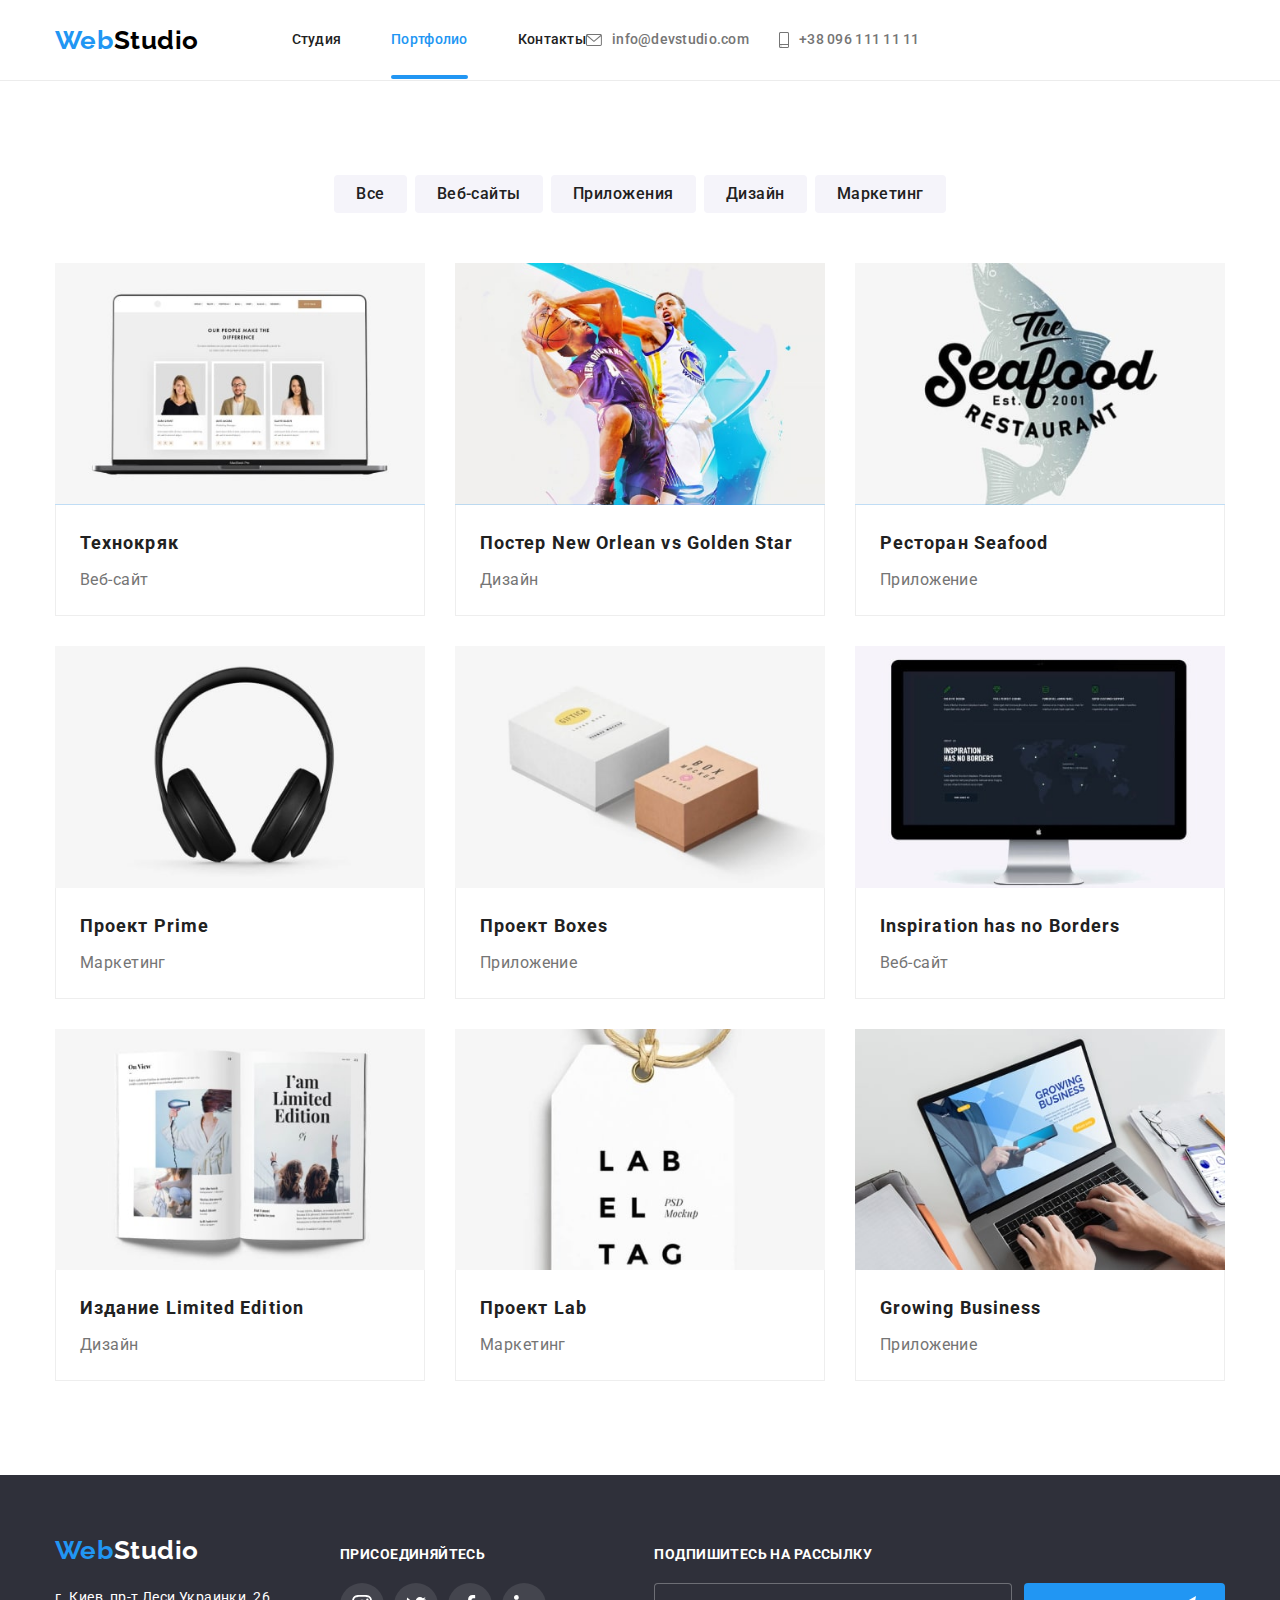
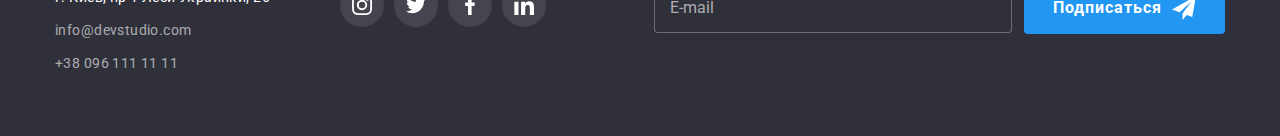
==== commit fba30ce7: "fixed" ====
--- a/portfolio.html
+++ b/portfolio.html
@@ -117,11 +117,13 @@
             <li class="project__card grid__item">
               <a href="/" class="project__link">
                 <div class="project__thumb">
-                    <img srcset="./img/portfolio1-tablet.jpg 354w, ./img/portfolio1-desktop.jpg 370w,
+                  <picture>
+                    <source srcset="./img/portfolio1-tablet.jpg 354w, ./img/portfolio1-desktop.jpg 370w,
                     ./img/portfolio1-mobile.jpg 450w, ./img/portfolio1-tablet@2x.jpg 708w,
                     ./img/portfolio1-desktop@2x.jpg 740w, ./img/portfolio1-mobile@2x.jpg 900w"
-                    sizes="(min-width: 1200px) 33vw, (min-width: 768px) 50vw, 100vw"
-                    src="./img/portfolio1-desktop.jpg" alt="Ноутбук со страницей сайта"/>
+                    sizes="(min-width: 1200px) 33vw, (min-width: 768px) 50vw, 100vw"/>
+                    <img src="./img/portfolio1-desktop.jpg" alt="Ноутбук со страницей сайта"/>
+                  </picture>
                   <div class="project__overlay">
                     <p class="overlay__text">
                       Ресурс предлагает комплексные предложения с разным уровнем
@@ -140,11 +142,13 @@
             <li class="project__card grid__item">
               <a href="/" class="project__link">
                 <div class="project__thumb">
-                  <img srcset="./img/portfolio2-tablet.jpg 354w, ./img/portfolio2-desktop.jpg 370w,
+                  <picture>
+                    <source srcset="./img/portfolio2-tablet.jpg 354w, ./img/portfolio2-desktop.jpg 370w,
                     ./img/portfolio2-mobile.jpg 450w, ./img/portfolio2-tablet@2x.jpg 708w,
                     ./img/portfolio2-desktop@2x.jpg 740w, ./img/portfolio2-mobile@2x.jpg 900w"
-                    sizes="(min-width: 1200px) 33vw, (min-width: 768px) 50vw, 100vw"
-                    src="./img/portfolio2-desktop.jpg" alt="Постер команд"/>
+                    sizes="(min-width: 1200px) 33vw, (min-width: 768px) 50vw, 100vw"/>
+                    <img src="./img/portfolio2-desktop.jpg" alt="Постер команд"/>
+                  </picture>
                   <div class="project__overlay">
                     <p class="overlay__text">
                       Ресурс предлагает комплексные предложения с разным уровнем
@@ -166,11 +170,13 @@
             <li class="project__card grid__item">
               <a href="/" class="project__link">
                 <div class="project__thumb">
-                  <img srcset="./img/portfolio3-tablet.jpg 354w, ./img/portfolio3-desktop.jpg 370w,
+                  <picture>
+                    <source srcset="./img/portfolio3-tablet.jpg 354w, ./img/portfolio3-desktop.jpg 370w,
                     ./img/portfolio3-mobile.jpg 450w, ./img/portfolio3-tablet@2x.jpg 708w,
                     ./img/portfolio3-desktop@2x.jpg 740w, ./img/portfolio3-mobile@2x.jpg 900w"
-                    sizes="(min-width: 1200px) 33vw, (min-width: 768px) 50vw, 100vw"
-                    src="./img/portfolio3-desktop.jpg" alt="Лого ресторана"/>
+                    sizes="(min-width: 1200px) 33vw, (min-width: 768px) 50vw, 100vw"/>
+                    <img src="./img/portfolio3-desktop.jpg" alt="Лого ресторана"/>
+                  </picture>
                   <div class="project__overlay">
                     <p class="overlay__text">
                       Ресурс предлагает комплексные предложения с разным уровнем
@@ -192,11 +198,13 @@
             <li class="project__card grid__item">
               <a href="/" class="project__link">
                 <div class="project__thumb">
-                  <img srcset="./img/portfolio4-tablet.jpg 354w, ./img/portfolio4-desktop.jpg 370w,
+                  <picture>
+                    <source srcset="./img/portfolio4-tablet.jpg 354w, ./img/portfolio4-desktop.jpg 370w,
                     ./img/portfolio4-mobile.jpg 450w, ./img/portfolio4-tablet@2x.jpg 708w,
                     ./img/portfolio4-desktop@2x.jpg 740w, ./img/portfolio4-mobile@2x.jpg 900w"
-                    sizes="(min-width: 1200px) 33vw, (min-width: 768px) 50vw, 100vw"
-                    src="./img/portfolio4-desktop.jpg" alt="Наушники"/>
+                    sizes="(min-width: 1200px) 33vw, (min-width: 768px) 50vw, 100vw"/>
+                    <img src="./img/portfolio4-desktop.jpg" alt="Наушники"/>
+                  </picture>
                   <div class="project__overlay">
                     <p class="overlay__text">
                       Ресурс предлагает комплексные предложения с разным уровнем
@@ -218,11 +226,13 @@
             <li class="project__card grid__item">
               <a href="/" class="project__link">
                 <div class="project__thumb">
-                  <img srcset="./img/portfolio5-tablet.jpg 354w, ./img/portfolio5-desktop.jpg 370w,
+                  <picture>
+                    <source srcset="./img/portfolio5-tablet.jpg 354w, ./img/portfolio5-desktop.jpg 370w,
                     ./img/portfolio5-mobile.jpg 450w, ./img/portfolio5-tablet@2x.jpg 708w,
                     ./img/portfolio5-desktop@2x.jpg 740w, ./img/portfolio5-mobile@2x.jpg 900w"
-                    sizes="(min-width: 1200px) 33vw, (min-width: 768px) 50vw, 100vw"
-                    src="./img/portfolio5-desktop.jpg" alt="Две коробки"/>
+                    sizes="(min-width: 1200px) 33vw, (min-width: 768px) 50vw, 100vw"/>
+                    <img src="./img/portfolio5-desktop.jpg" alt="Две коробки"/>
+                  </picture>
                   <div class="project__overlay">
                     <p class="overlay__text">
                       Ресурс предлагает комплексные предложения с разным уровнем
@@ -244,11 +254,13 @@
             <li class="project__card grid__item">
               <a href="/" class="project__link">
                 <div class="project__thumb">
-                  <img srcset="./img/portfolio6-tablet.jpg 354w, ./img/portfolio6-desktop.jpg 370w,
+                  <picture>
+                    <source srcset="./img/portfolio6-tablet.jpg 354w, ./img/portfolio6-desktop.jpg 370w,
                     ./img/portfolio6-mobile.jpg 450w, ./img/portfolio6-tablet@2x.jpg 708w,
                     ./img/portfolio6-desktop@2x.jpg 740w, ./img/portfolio6-mobile@2x.jpg 900w"
-                    sizes="(min-width: 1200px) 33vw, (min-width: 768px) 50vw, 100vw"
-                    src="./img/portfolio6-desktop.jpg" alt="Монитор со страницей сайта"/>
+                    sizes="(min-width: 1200px) 33vw, (min-width: 768px) 50vw, 100vw"/>
+                    <img src="./img/portfolio6-desktop.jpg" alt="Монитор со страницей сайта"/>
+                  </picture>
                   <div class="project__overlay">
                     <p class="overlay__text">
                       Ресурс предлагает комплексные предложения с разным уровнем
@@ -269,11 +281,13 @@
             <li class="project__card grid__item">
               <a href="/" class="project__link">
                 <div class="project__thumb">
-                  <img srcset="./img/portfolio7-tablet.jpg 354w, ./img/portfolio7-desktop.jpg 370w,
+                  <picture>
+                    <source srcset="./img/portfolio7-tablet.jpg 354w, ./img/portfolio7-desktop.jpg 370w,
                     ./img/portfolio7-mobile.jpg 450w, ./img/portfolio7-tablet@2x.jpg 708w,
                     ./img/portfolio7-desktop@2x.jpg 740w, ./img/portfolio7-mobile@2x.jpg 900w"
-                    sizes="(min-width: 1200px) 33vw, (min-width: 768px) 50vw, 100vw"
-                    src="./img/portfolio7-desktop.jpg" alt="Разворот книги"/>
+                    sizes="(min-width: 1200px) 33vw, (min-width: 768px) 50vw, 100vw"/>
+                    <img src="./img/portfolio7-desktop.jpg" alt="Разворот книги"/>
+                  </picture>
                   <div class="project__overlay">
                     <p class="overlay__text">
                       Ресурс предлагает комплексные предложения с разным уровнем
@@ -295,11 +309,13 @@
             <li class="project__card grid__item">
               <a href="/" class="project__link">
                 <div class="project__thumb">
-                  <img srcset="./img/portfolio8-tablet.jpg 354w, ./img/portfolio8-desktop.jpg 370w,
+                  <picture>
+                    <source srcset="./img/portfolio8-tablet.jpg 354w, ./img/portfolio8-desktop.jpg 370w,
                     ./img/portfolio8-mobile.jpg 450w, ./img/portfolio8-tablet@2x.jpg 708w,
                     ./img/portfolio8-desktop@2x.jpg 740w, ./img/portfolio8-mobile@2x.jpg 900w"
-                    sizes="(min-width: 1200px) 33vw, (min-width: 768px) 50vw, 100vw"
-                    src="./img/portfolio8-desktop.jpg" alt="Бирка"/>
+                    sizes="(min-width: 1200px) 33vw, (min-width: 768px) 50vw, 100vw"/>
+                    <img src="./img/portfolio8-desktop.jpg" alt="Бирка"/>
+                  </picture>
                   <div class="project__overlay">
                     <p class="overlay__text">
                       Ресурс предлагает комплексные предложения с разным уровнем
@@ -321,11 +337,13 @@
             <li class="project__card grid__item">
               <a href="/" class="project__link">
                 <div class="project__thumb">
-                  <img srcset="./img/portfolio9-tablet.jpg 354w, ./img/portfolio9-desktop.jpg 370w,
+                  <picture>
+                    <source srcset="./img/portfolio9-tablet.jpg 354w, ./img/portfolio9-desktop.jpg 370w,
                     ./img/portfolio9-mobile.jpg 450w, ./img/portfolio9-tablet@2x.jpg 708w,
                     ./img/portfolio9-desktop@2x.jpg 740w, ./img/portfolio9-mobile@2x.jpg 900w"
-                    sizes="(min-width: 1200px) 33vw, (min-width: 768px) 50vw, 100vw"
-                    src="./img/portfolio9-desktop.jpg" alt="Ноутбук с приложением"/>
+                    sizes="(min-width: 1200px) 33vw, (min-width: 768px) 50vw, 100vw"/>
+                    <img src="./img/portfolio9-desktop.jpg" alt="Ноутбук с приложением"/>
+                  </picture>
                   <div class="project__overlay">
                     <p class="overlay__text">
                       Ресурс предлагает комплексные предложения с разным уровнем
--- a/css/main.min.css
+++ b/css/main.min.css
@@ -1,2 +1,2 @@
-@import url("https://cdnjs.cloudflare.com/ajax/libs/modern-normalize/1.1.0/modern-normalize.min.css");@import url("https://fonts.googleapis.com/css2?family=Raleway:wght@700&family=Roboto:wght@400;500;700;900&display=swap");:root{--primary-text-color: #757575;--secondary-text-color: #212121;--primary-color: #ffffff;--accent-color: #2196f3;--hover-color: #188ce8;--primary-bgc: #2f303a;--secondary-bgc: #f5f4fa;--sprite-color: #afb1b8;--sprite-bgc: rgba(255, 255, 255, 0.1);--timing-dur: 250ms;--timing-func: cubic-bezier(0.4, 0, 0.2, 1);--indent: 30px;--items: 1}ul{list-style:none;padding:0;margin:0}a{text-decoration:none}h1,h2,h3,h4,h5,h6,p{margin:0}img{display:block;max-width:100%;height:auto}body{font-family:"Roboto", sans-serif;font-size:14px;line-height:1.71;letter-spacing:0.03em;color:var(--primary-text-color);background-color:var(--primary-color)}.section{padding:60px 0}@media screen and (min-width: 1200px){.section{padding:94px 0}}.section__title{margin-bottom:var(--indent);color:var(--secondary-text-color);font-weight:700;font-size:28px;line-height:1.18;text-align:center}@media screen and (min-width: 1200px){.section__title{margin-bottom:50px;font-size:36px;line-height:1.17}}.visually-hidden{position:absolute;width:1px;height:1px;margin:-1px;border:0;padding:0;white-space:nowrap;-webkit-clip-path:inset(100%);clip-path:inset(100%);clip:rect(0 0 0 0);overflow:hidden}.container{margin:0 auto;padding:0 15px}@media screen and (min-width: 480px){.container{width:480px}}@media screen and (min-width: 768px){.container{width:768px}}@media screen and (min-width: 1200px){.container{width:1200px}}.logo{color:var(--accent-color);font-family:'Raleway';font-weight:700;font-size:24px;line-height:1.17;word-spacing:-0.22em}@media screen and (min-width: 1200px){.logo{font-size:26px;line-height:1.19}}.hero__btn,.mailing__btn,.modal__btn,.filter__btn{color:var(--primary-color);background-color:var(--accent-color);border:none;border-radius:4px;font-family:inherit;font-weight:700;font-size:16px;line-height:1.88;text-align:center;letter-spacing:0.06em;cursor:pointer;-webkit-transition:background-color var(--timing-dur) var(--timing-func);transition:background-color var(--timing-dur) var(--timing-func)}.social__list,.social-team__list{display:-webkit-box;display:-ms-flexbox;display:flex}@media screen and (max-width: 767px){.social__list,.social-team__list{-webkit-box-pack:center;-ms-flex-pack:center;justify-content:center}}.social__item+.social__item{margin-left:10px}.social__item{width:44px;height:44px}.social__link,.social-foot__link{display:-webkit-box;display:-ms-flexbox;display:flex;-webkit-box-align:center;-ms-flex-align:center;align-items:center;-webkit-box-pack:center;-ms-flex-pack:center;justify-content:center;width:100%;height:100%;border-radius:50%;-webkit-transition:background-color var(--timing-dur) var(--timing-func);transition:background-color var(--timing-dur) var(--timing-func)}.social__link:hover,.social-foot__link:hover,.social__link:focus,.social-foot__link:focus{background-color:var(--accent-color)}.social__icon,.social-team__icon{width:20px;height:20px;fill:var(--primary-color)}.grid{display:-webkit-box;display:-ms-flexbox;display:flex;-ms-flex-wrap:wrap;flex-wrap:wrap;-ms-flex-preferred-size:calc((100% - var(--indent) * (var(--items) - 1)) / var(--items));flex-basis:calc((100% - var(--indent) * (var(--items) - 1)) / var(--items));gap:var(--indent)}@media screen and (min-width: 768px){.logo-header{display:-webkit-box;display:-ms-flexbox;display:flex;margin-right:88px}}@media screen and (min-width: 1200px){.logo-header{margin-right:93px}}.logo-end{color:#000000}.page-nav{display:-webkit-box;display:-ms-flexbox;display:flex;-webkit-box-align:center;-ms-flex-align:center;align-items:center}.menu__btn{margin:0 0 0 auto;padding:0;background-color:transparent;border:none;cursor:pointer;z-index:10}.menu__btn .close-menu__icon{display:none}.menu__btn .menu__icon{-webkit-transition:fill var(--timing-dur) var(--timing-func);transition:fill var(--timing-dur) var(--timing-func)}.menu__btn.is-open .close-menu__icon{display:block;-webkit-transition:fill var(--timing-dur) var(--timing-func);transition:fill var(--timing-dur) var(--timing-func)}.menu__btn.is-open .menu__icon{display:none}.menu__btn:hover .menu__icon,.menu__btn:focus .menu__icon{fill:var(--accent-color)}.menu__btn:hover .close-menu__icon,.menu__btn:focus .close-menu__icon{fill:var(--accent-color)}@media screen and (min-width: 768px){.menu__btn{display:none}}@media screen and (max-width: 767px){.mobile__cont{display:none;position:absolute;top:0;left:0;width:100%;height:800px;padding:48px 40px;background-color:var(--primary-color)}}.mobile__cont.is-open{display:block;z-index:1}@media screen and (min-width: 768px){.mobile__cont{display:-webkit-box;display:-ms-flexbox;display:flex}}@media screen and (min-width: 768px){.nav__list{display:-webkit-box;display:-ms-flexbox;display:flex;-webkit-box-align:center;-ms-flex-align:center;align-items:center}}.nav__link{color:var(--secondary-text-color);font-weight:500;font-size:40px;line-height:1.17;letter-spacing:0.02em;-webkit-transition:color var(--timing-dur) var(--timing-func);transition:color var(--timing-dur) var(--timing-func)}.nav__link:hover,.nav__link:focus{color:var(--accent-color)}@media screen and (min-width: 768px){.nav__link{padding:32px 0;font-size:14px;line-height:1.14}}.active__link{color:var(--accent-color)}@media screen and (min-width: 768px){.active__link{position:relative}.active__link::after{content:'';position:absolute;bottom:0;display:block;width:100%;height:4px;border-radius:2px;background-color:var(--accent-color)}.active__link:hover::after,.active__link:focus::after{-webkit-animation:scaleline var(--timing-dur) var(--timing-func);animation:scaleline var(--timing-dur) var(--timing-func)}@-webkit-keyframes scaleline{0%{-webkit-transform:scale(0);transform:scale(0)}100%{-webkit-transform:scale(1);transform:scale(1)}}@keyframes scaleline{0%{-webkit-transform:scale(0);transform:scale(0)}100%{-webkit-transform:scale(1);transform:scale(1)}}}@media screen and (max-width: 767px){.nav__item+.nav__item{margin-top:32px}}@media screen and (min-width: 768px){.nav__item+.nav__item{margin-left:50px}}@media screen and (max-width: 767px){.cont__list{display:-webkit-box;display:-ms-flexbox;display:flex;-webkit-box-orient:vertical;-webkit-box-direction:reverse;-ms-flex-direction:column-reverse;flex-direction:column-reverse;margin-top:300px}}@media screen and (min-width: 768px){.cont__list{margin-left:84px}}@media screen and (min-width: 1200px){.cont__list{display:-webkit-box;display:-ms-flexbox;display:flex;-webkit-box-align:center;-ms-flex-align:center;align-items:center;margin-left:305px}}.cont__icon{display:none}@media screen and (min-width: 768px){.cont__icon{display:block;margin-right:10px;fill:var(--primary-text-color);-webkit-transition:fill var(--timing-dur) var(--timing-func);transition:fill var(--timing-dur) var(--timing-func)}.cont__link:hover .cont__icon,.cont__link:focus .cont__icon{fill:currentColor}}.cont__link{color:var(--primary-text-color);font-weight:500;font-size:24px;line-height:1.17;letter-spacing:0.02em;-webkit-transition:color var(--timing-dur) var(--timing-func);transition:color var(--timing-dur) var(--timing-func)}.cont__link:hover,.cont__link:focus{color:var(--accent-color)}@media screen and (min-width: 768px){.cont__link{display:-webkit-box;display:-ms-flexbox;display:flex;-webkit-box-align:center;-ms-flex-align:center;align-items:center;font-size:12px}}@media screen and (min-width: 1200px){.cont__link{font-size:14px;line-height:1.14}}@media screen and (min-width: 768px){.mail__link{padding:20px 0 5px 0}}@media screen and (min-width: 1200px){.mail__link{padding:32px 0}}@media screen and (max-width: 767px){.tel__link{color:var(--accent-color);font-weight:500;font-size:34px;line-height:1.18}}@media screen and (min-width: 768px){.tel__link{padding:5px 0 20px 0}}@media screen and (min-width: 1200px){.tel__link{padding:32px 0}}@media screen and (max-width: 767px){.cont__item+.cont__item{margin-bottom:32px}}@media screen and (min-width: 1200px){.cont__item+.cont__item{margin-left:30px}}.social-mob__list{display:-webkit-box;display:-ms-flexbox;display:flex;margin-top:64px}@media screen and (min-width: 768px){.social-mob__list{display:none}}.social-mob__item+.social-mob__item{position:relative;margin-left:20px}.social-mob__item+.social-mob__item::before{position:absolute;left:-10px;content:'';display:block;height:100%;border-right:1px solid rgba(33,33,33,0.2)}.social-mob__link{color:var(--accent-color);font-weight:500;font-size:18px;line-height:1.22;letter-spacing:0.02em}.page-header{border-bottom:1px solid #ECECEC}@media screen and (max-width: 767px){.page-header{position:relative}}.hero{padding:118px 0;margin:0 auto;text-align:center;max-width:767px;height:400px;background-image:-webkit-gradient(linear, left top, right top, from(rgba(47,48,58,0.4)), to(rgba(47,48,58,0.4))),url("../img/hero-mobile.jpg");background-image:linear-gradient(to right, rgba(47,48,58,0.4), rgba(47,48,58,0.4)),url("../img/hero-mobile.jpg");background-repeat:no-repeat;background-position:center;background-size:cover}@media (min-device-pixel-ratio: 2), (-webkit-min-device-pixel-ratio: 2), (min-resolution: 192dpi), (min-resolution: 2dppx){.hero{background-image:-webkit-gradient(linear, left top, right top, from(rgba(47,48,58,0.4)), to(rgba(47,48,58,0.4))),url("../img/hero-mobile@2x.jpg");background-image:linear-gradient(to right, rgba(47,48,58,0.4), rgba(47,48,58,0.4)),url("../img/hero-mobile@2x.jpg")}}@media screen and (min-width: 768px){.hero{max-width:1199px;background-image:-webkit-gradient(linear, left top, right top, from(rgba(47,48,58,0.4)), to(rgba(47,48,58,0.4))),url("../img/hero-tablet.jpg");background-image:linear-gradient(to right, rgba(47,48,58,0.4), rgba(47,48,58,0.4)),url("../img/hero-tablet.jpg")}}@media screen and (min-width: 768px) and (min-device-pixel-ratio: 2), screen and (min-width: 768px) and (-webkit-min-device-pixel-ratio: 2), screen and (min-width: 768px) and (min-resolution: 192dpi), screen and (min-width: 768px) and (min-resolution: 2dppx){.hero{background-image:-webkit-gradient(linear, left top, right top, from(rgba(47,48,58,0.4)), to(rgba(47,48,58,0.4))),url("../img/hero-tablet@2x.jpg");background-image:linear-gradient(to right, rgba(47,48,58,0.4), rgba(47,48,58,0.4)),url("../img/hero-tablet@2x.jpg")}}@media screen and (min-width: 1200px){.hero{padding:200px 0;max-width:1600px;height:600px;background-image:-webkit-gradient(linear, left top, right top, from(rgba(47,48,58,0.4)), to(rgba(47,48,58,0.4))),url("../img/hero-desktop.jpg");background-image:linear-gradient(to right, rgba(47,48,58,0.4), rgba(47,48,58,0.4)),url("../img/hero-desktop.jpg")}}@media screen and (min-width: 1200px) and (min-device-pixel-ratio: 2), screen and (min-width: 1200px) and (-webkit-min-device-pixel-ratio: 2), screen and (min-width: 1200px) and (min-resolution: 192dpi), screen and (min-width: 1200px) and (min-resolution: 2dppx){.hero{background-image:-webkit-gradient(linear, left top, right top, from(rgba(47,48,58,0.4)), to(rgba(47,48,58,0.4))),url("../img/hero-desktop@2x.jpg");background-image:linear-gradient(to right, rgba(47,48,58,0.4), rgba(47,48,58,0.4)),url("../img/hero-desktop@2x.jpg")}}.hero__title{margin:0 auto 30px auto;max-width:360px;color:var(--primary-color);font-weight:900;font-size:26px;line-height:1.62;letter-spacing:0.06em;text-transform:uppercase}@media screen and (min-width: 1200px){.hero__title{max-width:696px;font-size:44px;line-height:1.36}}.hero__btn{padding:10px 32px}.hero__btn:hover,.hero__btn:focus{background-color:var(--hover-color)}@media screen and (min-width: 768px){.feature__list{--items: 2}}@media screen and (min-width: 1200px){.feature__list{-ms-flex-wrap:nowrap;flex-wrap:nowrap}}.feature__cont{display:-webkit-box;display:-ms-flexbox;display:flex;-webkit-box-align:center;-ms-flex-align:center;align-items:center;-webkit-box-pack:center;-ms-flex-pack:center;justify-content:center;width:450px;height:120px;background-color:var(--secondary-bgc);border-radius:4px}@media screen and (min-width: 768px){.feature__cont{width:354px}}@media screen and (min-width: 1200px){.feature__cont{width:270px}}.feature__icon{width:70px;height:70px}.feature__card{text-align:left}.feature__title{margin:30px 0 10px 0;color:var(--secondary-text-color);font-weight:700;font-size:14px;line-height:1.14;text-transform:uppercase}.feature__text{max-width:450px}@media screen and (min-width: 768px){.feature__text{max-width:354px}}@media screen and (min-width: 1200px){.feature__text{max-width:270px}}.activity__sect{display:none}@media screen and (min-width: 1200px){.activity__sect{display:block;padding-top:0}}.activity__list{display:-webkit-box;display:-ms-flexbox;display:flex;gap:var(--indent)}.activity__thumb{position:relative}.activity__label{position:absolute;display:-webkit-box;display:-ms-flexbox;display:flex;-webkit-box-align:center;-ms-flex-align:center;align-items:center;-webkit-box-pack:center;-ms-flex-pack:center;justify-content:center;width:100%;height:70px;bottom:0;background-color:rgba(47,48,58,0.8)}.activity__text{color:var(--primary-color);font-weight:700;line-height:1.14;text-align:center;text-transform:uppercase}.team__section{background-color:var(--secondary-bgc)}@media screen and (min-width: 768px){.team__list{--items: 2}}@media screen and (min-width: 1200px){.team__list{-ms-flex-wrap:nowrap;flex-wrap:nowrap}}.team__card{max-width:450px;border-radius:0px 0px 4px 4px;background-color:var(--primary-color);-webkit-box-shadow:0 4px 4px rgba(0,0,0,0.25);box-shadow:0 4px 4px rgba(0,0,0,0.25)}@media screen and (min-width: 768px){.team__card{width:354px}}@media screen and (min-width: 1200px){.team__card{width:270px}}.team__text{padding-top:30px;font-size:16px;line-height:1.19;text-align:center}.team__name{margin-bottom:10px;color:var(--secondary-text-color);font-weight:500}.team__social{padding:16px 0 30px 0}.social-team__list{-webkit-box-pack:center;-ms-flex-pack:center;justify-content:center}.social-team__icon{fill:var(--sprite-color);-webkit-transition:fill var(--timing-dur) var(--timing-func);transition:fill var(--timing-dur) var(--timing-func)}.social__link:hover .social-team__icon,.social-foot__link:hover .social-team__icon,.social__link:focus .social-team__icon,.social-foot__link:focus .social-team__icon{fill:var(--primary-color)}.client__list{--items: 2}@media screen and (min-width: 768px){.client__list{--items: 3}}@media screen and (min-width: 1200px){.client__list{-ms-flex-wrap:nowrap;flex-wrap:nowrap}}.client__item{width:210px;height:92px}@media screen and (min-width: 768px){.client__item{width:226px}}@media screen and (min-width: 1200px){.client__item{width:170px}}.client__link{display:-webkit-box;display:-ms-flexbox;display:flex;-webkit-box-align:center;-ms-flex-align:center;align-items:center;-webkit-box-pack:center;-ms-flex-pack:center;justify-content:center;width:100%;height:100%;outline:1px solid var(--sprite-color);border-radius:4px;-webkit-transition:outline var(--timing-dur) var(--timing-func);transition:outline var(--timing-dur) var(--timing-func)}.client__link:hover,.client__link:focus{outline:1px solid var(--accent-color)}.client__icon{width:106px;height:60px;fill:var(--sprite-color);-webkit-transition:fill var(--timing-dur) var(--timing-func);transition:fill var(--timing-dur) var(--timing-func)}.client__link:hover .client__icon,.client__link:focus .client__icon{fill:var(--accent-color)}.page-footer{padding:60px 0;background-color:var(--primary-bgc)}@media screen and (max-width: 1199px){.foot__cont{text-align:center}}@media screen and (min-width: 768px){.foot__cont{display:-webkit-box;display:-ms-flexbox;display:flex;-webkit-box-align:baseline;-ms-flex-align:baseline;align-items:baseline;-webkit-box-pack:center;-ms-flex-pack:center;justify-content:center;-ms-flex-wrap:wrap;flex-wrap:wrap}}@media screen and (min-width: 1200px){.foot__cont{-ms-flex-wrap:nowrap;flex-wrap:nowrap}}.logo-footer{display:block;margin-bottom:20px}.logo-end-foot{color:var(--primary-color)}.cont-foot__list{font-style:normal}@media screen and (max-width: 1199px){.cont-foot__list{width:232px;margin:0 auto 60px auto;text-align:center}}.contact-first{color:var(--primary-color)}.cont-foot__item+.cont-foot__item{margin-top:8px}@media screen and (min-width: 1200px){.cont-foot__item+.cont-foot__item{margin-top:9px}}.cont-foot__link{color:rgba(255,255,255,0.6);-webkit-transition:color var(--timing-dur) var(--timing-func);transition:color var(--timing-dur) var(--timing-func)}.cont-foot__link:hover,.cont-foot__link:focus{color:var(--accent-color)}@media screen and (max-width: 767px){.social-foot__cont{margin-bottom:60px}}@media screen and (min-width: 768px){.social-foot__cont{margin-left:165px}}@media screen and (min-width: 1200px){.social-foot__cont{margin-left:70px}}.social-foot__text{margin-bottom:20px;color:var(--primary-color);font-weight:700;line-height:1.14;text-transform:uppercase}.social-foot__link{background-color:var(--sprite-bgc)}@media screen and (min-width: 1200px){.mailing__cont{margin-left:auto}}@media screen and (min-width: 1200px){.mailing__form{display:-webkit-box;display:-ms-flexbox;display:flex}}.mailing__input{padding:15px;width:450px;height:50px;background-color:var(--primary-bgc);border:1px solid rgba(255,255,255,0.3);border-radius:4px;color:rgba(255,255,255,0.6);-webkit-transition:border var(--timing-dur) var(--timing-func),-webkit-box-shadow var(--timing-dur) var(--timing-func);transition:border var(--timing-dur) var(--timing-func),-webkit-box-shadow var(--timing-dur) var(--timing-func);transition:border var(--timing-dur) var(--timing-func),box-shadow var(--timing-dur) var(--timing-func);transition:border var(--timing-dur) var(--timing-func),box-shadow var(--timing-dur) var(--timing-func),-webkit-box-shadow var(--timing-dur) var(--timing-func)}.mailing__input::-webkit-input-placeholder{color:rgba(255,255,255,0.6);font-size:16px;line-height:1.25}.mailing__input:-ms-input-placeholder{color:rgba(255,255,255,0.6);font-size:16px;line-height:1.25}.mailing__input::-ms-input-placeholder{color:rgba(255,255,255,0.6);font-size:16px;line-height:1.25}.mailing__input::placeholder{color:rgba(255,255,255,0.6);font-size:16px;line-height:1.25}.mailing__input:hover,.mailing__input:focus{border:1px solid var(--accent-color);-webkit-box-shadow:0px 4px 4px rgba(0,0,0,0.15);box-shadow:0px 4px 4px rgba(0,0,0,0.15);outline:none}@media screen and (max-width: 1199px){.mailing__input{margin-bottom:20px}}@media screen and (min-width: 1200px){.mailing__input{width:358px}}.mailing__btn{padding:10px 29px;margin-left:12px;display:-webkit-box;display:-ms-flexbox;display:flex;-webkit-box-align:center;-ms-flex-align:center;align-items:center;-webkit-transition:-webkit-box-shadow var(--timing-dur) var(--timing-func);transition:-webkit-box-shadow var(--timing-dur) var(--timing-func);transition:box-shadow var(--timing-dur) var(--timing-func);transition:box-shadow var(--timing-dur) var(--timing-func), -webkit-box-shadow var(--timing-dur) var(--timing-func)}.mailing__btn:hover,.mailing__btn:focus{background-color:var(--hover-color);-webkit-box-shadow:0px 4px 4px rgba(0,0,0,0.15);box-shadow:0px 4px 4px rgba(0,0,0,0.15)}@media screen and (max-width: 1199px){.mailing__btn{margin:0 auto}}.mailing__icon{margin-left:10px;width:24px;height:24px}.modal__backdrop{position:fixed;top:0;left:0;width:100vw;height:100vh;visibility:1;opacity:1;-webkit-transform:scale(1);transform:scale(1);background:rgba(0,0,0,0.2);-webkit-transition:opacity var(--timing-dur) var(--timing-func),visibility var(--timing-dur) var(--timing-func),-webkit-transform var(--timing-dur) var(--timing-func);transition:opacity var(--timing-dur) var(--timing-func),visibility var(--timing-dur) var(--timing-func),-webkit-transform var(--timing-dur) var(--timing-func);transition:opacity var(--timing-dur) var(--timing-func),visibility var(--timing-dur) var(--timing-func),transform var(--timing-dur) var(--timing-func);transition:opacity var(--timing-dur) var(--timing-func),visibility var(--timing-dur) var(--timing-func),transform var(--timing-dur) var(--timing-func),-webkit-transform var(--timing-dur) var(--timing-func)}.modal__backdrop.is-hidden{visibility:hidden;opacity:0;-webkit-transform:scale(0.5);transform:scale(0.5);pointer-events:none}.modal__cont{position:absolute;padding:40px;top:50%;left:50%;width:450px;background:var(--primary-color);-webkit-box-shadow:0px 1px 3px rgba(0,0,0,0.12),0px 1px 1px rgba(0,0,0,0.14),0px 2px 1px rgba(0,0,0,0.2);box-shadow:0px 1px 3px rgba(0,0,0,0.12),0px 1px 1px rgba(0,0,0,0.14),0px 2px 1px rgba(0,0,0,0.2);border-radius:4px;-webkit-transform:translate(-50%, -50%);transform:translate(-50%, -50%)}@media screen and (min-width: 1200px){.modal__cont{width:528px}}.close__btn{position:absolute;top:0;right:0;margin:8px 8px 0 0;display:-webkit-box;display:-ms-flexbox;display:flex;-webkit-box-align:center;-ms-flex-align:center;align-items:center;-webkit-box-pack:center;-ms-flex-pack:center;justify-content:center;width:30px;height:30px;background-color:var(--primary-color);border:1px solid rgba(0,0,0,0.1);border-radius:50%;cursor:pointer;-webkit-transition:-webkit-box-shadow var(--timing-dur) var(--timing-func);transition:-webkit-box-shadow var(--timing-dur) var(--timing-func);transition:box-shadow var(--timing-dur) var(--timing-func);transition:box-shadow var(--timing-dur) var(--timing-func), -webkit-box-shadow var(--timing-dur) var(--timing-func)}.close__btn:hover,.close__btn:focus{-webkit-box-shadow:0px 4px 4px rgba(0,0,0,0.25);box-shadow:0px 4px 4px rgba(0,0,0,0.25)}.close__icon{-webkit-transition:fill var(--timing-dur) var(--timing-func);transition:fill var(--timing-dur) var(--timing-func)}.close__btn:hover .close__icon,.close__btn:focus .close__icon{fill:var(--accent-color)}.modal__form{display:-webkit-box;display:-ms-flexbox;display:flex;-webkit-box-orient:vertical;-webkit-box-direction:normal;-ms-flex-direction:column;flex-direction:column}.modal__title{margin-bottom:12px;color:var(--secondary-text-color);font-weight:700;font-size:20px;line-height:1.5;text-align:center}@media screen and (min-width: 1200px){.modal__title{line-height:1.15}}.modal__field{position:relative;margin-bottom:10px;display:-webkit-box;display:-ms-flexbox;display:flex;-webkit-box-orient:vertical;-webkit-box-direction:normal;-ms-flex-direction:column;flex-direction:column;width:100%}.modal__label{font-size:12px;line-height:1.17;letter-spacing:0.01em}.modal__input{margin-top:4px;padding:11px 12px 11px 42px;border:1px solid rgba(33,33,33,0.2);border-radius:4px;-webkit-transition:border var(--timing-dur) var(--timing-func);transition:border var(--timing-dur) var(--timing-func)}.modal__input:hover,.modal__input:focus{border:1px solid var(--accent-color);outline:none}.modal__icon{position:absolute;top:50%;left:12px;width:18px;height:18px;-webkit-transition:fill var(--timing-dur) var(--timing-func);transition:fill var(--timing-dur) var(--timing-func)}.modal__input:hover+.modal__icon,.modal__input:focus+.modal__icon{fill:var(--accent-color)}.modal__svg{width:100%;height:100%}.modal__comment{margin-bottom:20px;display:-webkit-box;display:-ms-flexbox;display:flex;-webkit-box-orient:vertical;-webkit-box-direction:normal;-ms-flex-direction:column;flex-direction:column;width:100%}.modal__area{margin-top:4px;padding:12px 16px;height:120px;border:1px solid rgba(33,33,33,0.2);border-radius:4px;resize:none;font-size:12px;-webkit-transition:border var(--timing-dur) var(--timing-func);transition:border var(--timing-dur) var(--timing-func)}.modal__area:hover,.modal__area:focus{border:1px solid var(--accent-color);outline:none}.modal__area::-webkit-input-placeholder{color:rgba(117,117,117,0.5);-webkit-transition:font-size var(--timing-dur) var(--timing-func);transition:font-size var(--timing-dur) var(--timing-func)}.modal__area:-ms-input-placeholder{color:rgba(117,117,117,0.5);-webkit-transition:font-size var(--timing-dur) var(--timing-func);transition:font-size var(--timing-dur) var(--timing-func)}.modal__area::-ms-input-placeholder{color:rgba(117,117,117,0.5);-webkit-transition:font-size var(--timing-dur) var(--timing-func);transition:font-size var(--timing-dur) var(--timing-func)}.modal__area::placeholder{color:rgba(117,117,117,0.5);-webkit-transition:font-size var(--timing-dur) var(--timing-func);transition:font-size var(--timing-dur) var(--timing-func)}.modal__area:hover::-webkit-input-placeholder,.modal__area:focus::-webkit-input-placeholder{font-size:14px}.modal__area:hover:-ms-input-placeholder,.modal__area:focus:-ms-input-placeholder{font-size:14px}.modal__area:hover::-ms-input-placeholder,.modal__area:focus::-ms-input-placeholder{font-size:14px}.modal__area:hover::placeholder,.modal__area:focus::placeholder{font-size:14px}.modal__checkbox{margin-bottom:30px;display:-webkit-box;display:-ms-flexbox;display:flex;-webkit-box-align:center;-ms-flex-align:center;align-items:center;-webkit-box-pack:center;-ms-flex-pack:center;justify-content:center}.checkbox__icon{display:-webkit-box;display:-ms-flexbox;display:flex;-webkit-box-align:center;-ms-flex-align:center;align-items:center;-webkit-box-pack:center;-ms-flex-pack:center;justify-content:center;margin-right:8px;width:16px;height:15px;border:2px solid var(--secondary-text-color);border-radius:3px;-webkit-transition:background-color var(--timing-dur) var(--timing-func),border var(--timing-dur) var(--timing-func);transition:background-color var(--timing-dur) var(--timing-func),border var(--timing-dur) var(--timing-func)}.checkbox:focus+.checkbox__icon{border:2px solid var(--accent-color)}.checkbox:checked+.checkbox__icon{border:none;background-color:var(--accent-color)}.checkbox__svg{width:100%;height:100%;fill:transparent;-webkit-transition:fill var(--timing-dur) var(--timing-func);transition:fill var(--timing-dur) var(--timing-func)}.checkbox:checked+.checkbox__icon .checkbox__svg{fill:var(--primary-color)}@media screen and (max-width: 1199px){.checkbox__text{font-size:12px;line-height:1.17}}.modal__link{padding-left:4px;color:var(--accent-color);text-decoration:underline}@media screen and (max-width: 1199px){.modal__link{padding-left:3px;font-size:12px;line-height:1.17}}.modal__btn{padding:10px 55px;margin:0 auto;-webkit-transition:-webkit-box-shadow var(--timing-dur) var(--timing-func);transition:-webkit-box-shadow var(--timing-dur) var(--timing-func);transition:box-shadow var(--timing-dur) var(--timing-func);transition:box-shadow var(--timing-dur) var(--timing-func), -webkit-box-shadow var(--timing-dur) var(--timing-func)}.modal__btn:hover,.modal__btn:focus{background-color:var(--hover-color);-webkit-box-shadow:0px 4px 4px rgba(0,0,0,0.15);box-shadow:0px 4px 4px rgba(0,0,0,0.15)}.filter__list{display:-webkit-box;display:-ms-flexbox;display:flex;-webkit-box-pack:center;-ms-flex-pack:center;justify-content:center;margin-bottom:50px}@media screen and (max-width: 767px){.filter__list{-ms-flex-wrap:wrap;flex-wrap:wrap;-webkit-box-pack:start;-ms-flex-pack:start;justify-content:flex-start;row-gap:15px}}.filter__item+.filter__item{margin-left:8px}@media screen and (max-width: 767px){.filter__item:nth-child(4){margin-left:0}}.filter__btn{padding:6px 22px;color:var(--secondary-text-color);background-color:var(--secondary-bgc);font-weight:500;line-height:1.63;letter-spacing:0.03em;-webkit-transition:color var(--timing-dur) var(--timing-func),-webkit-box-shadow var(--timing-dur) var(--timing-func);transition:color var(--timing-dur) var(--timing-func),-webkit-box-shadow var(--timing-dur) var(--timing-func);transition:color var(--timing-dur) var(--timing-func),box-shadow var(--timing-dur) var(--timing-func);transition:color var(--timing-dur) var(--timing-func),box-shadow var(--timing-dur) var(--timing-func),-webkit-box-shadow var(--timing-dur) var(--timing-func)}.filter__btn:active,.filter__btn:hover,.filter__btn:focus{color:var(--primary-color);background-color:var(--accent-color);-webkit-box-shadow:0px 3px 1px rgba(0,0,0,0.1),0px 1px 2px rgba(0,0,0,0.08),0px 2px 2px rgba(0,0,0,0.12);box-shadow:0px 3px 1px rgba(0,0,0,0.1),0px 1px 2px rgba(0,0,0,0.08),0px 2px 2px rgba(0,0,0,0.12)}@media screen and (min-width: 768px){.project__list{--items: 2}}@media screen and (min-width: 1200px){.project__list{--items: 3}}.project__card{width:450px}@media screen and (min-width: 768px){.project__card{width:354px}}@media screen and (min-width: 1200px){.project__card{width:370px}}.project__text{padding:20px 24px;border-bottom:1px solid #EEEEEE;border-left:1px solid #EEEEEE;border-right:1px solid #EEEEEE}.project__title{margin-bottom:4px;color:var(--secondary-text-color);font-weight:700;font-size:18px;line-height:2.0;letter-spacing:0.06em}.project__desc{color:var(--primary-text-color);font-size:16px;line-height:1.88}.project__link{display:block;-webkit-transition:-webkit-box-shadow var(--timing-dur) var(--timing-func);transition:-webkit-box-shadow var(--timing-dur) var(--timing-func);transition:box-shadow var(--timing-dur) var(--timing-func);transition:box-shadow var(--timing-dur) var(--timing-func), -webkit-box-shadow var(--timing-dur) var(--timing-func)}.project__link:hover,.project__link:focus{-webkit-box-shadow:0px 1px 1px rgba(0,0,0,0.12),0px 4px 4px rgba(0,0,0,0.06),1px 4px 6px rgba(0,0,0,0.16);box-shadow:0px 1px 1px rgba(0,0,0,0.12),0px 4px 4px rgba(0,0,0,0.06),1px 4px 6px rgba(0,0,0,0.16)}.project__thumb{position:relative;overflow:hidden}.project__overlay{position:absolute;top:0;height:100%;background-color:rgba(33,150,243,0.9);-webkit-transform:translateY(100%);transform:translateY(100%);-webkit-transition:-webkit-transform var(--timing-dur) var(--timing-func);transition:-webkit-transform var(--timing-dur) var(--timing-func);transition:transform var(--timing-dur) var(--timing-func);transition:transform var(--timing-dur) var(--timing-func), -webkit-transform var(--timing-dur) var(--timing-func)}.project__link:hover .project__overlay{-webkit-transform:translateY(0);transform:translateY(0)}.overlay__text{padding:77px 24px;color:var(--primary-color);font-size:18px;line-height:1.56}@media screen and (min-width: 768px){.overlay__text{padding:49px 24px 77px 24px}}@media screen and (min-width: 1200px){.overlay__text{padding:63px 24px}}
+@import url("https://cdnjs.cloudflare.com/ajax/libs/modern-normalize/1.1.0/modern-normalize.min.css");@import url("https://fonts.googleapis.com/css2?family=Raleway:wght@700&family=Roboto:wght@400;500;700;900&display=swap");:root{--primary-text-color: #757575;--secondary-text-color: #212121;--primary-color: #ffffff;--accent-color: #2196f3;--hover-color: #188ce8;--primary-bgc: #2f303a;--secondary-bgc: #f5f4fa;--sprite-color: #afb1b8;--sprite-bgc: rgba(255, 255, 255, 0.1);--timing-dur: 250ms;--timing-func: cubic-bezier(0.4, 0, 0.2, 1);--indent: 30px;--items: 1}ul{list-style:none;padding:0;margin:0}a{text-decoration:none}h1,h2,h3,h4,h5,h6,p{margin:0}img{display:block;max-width:100%;height:auto}body{font-family:"Roboto", sans-serif;font-size:14px;line-height:1.71;letter-spacing:0.03em;color:var(--primary-text-color);background-color:var(--primary-color)}.section{padding:60px 0}@media screen and (min-width: 1200px){.section{padding:94px 0}}.section__title{margin-bottom:var(--indent);color:var(--secondary-text-color);font-weight:700;font-size:28px;line-height:1.18;text-align:center}@media screen and (min-width: 1200px){.section__title{margin-bottom:50px;font-size:36px;line-height:1.17}}.visually-hidden{position:absolute;width:1px;height:1px;margin:-1px;border:0;padding:0;white-space:nowrap;-webkit-clip-path:inset(100%);clip-path:inset(100%);clip:rect(0 0 0 0);overflow:hidden}.container{margin:0 auto;padding:0 15px}@media screen and (min-width: 480px){.container{width:480px}}@media screen and (min-width: 768px){.container{width:768px}}@media screen and (min-width: 1200px){.container{width:1200px}}.logo{color:var(--accent-color);font-family:'Raleway';font-weight:700;font-size:24px;line-height:1.17;word-spacing:-0.22em}@media screen and (min-width: 1200px){.logo{font-size:26px;line-height:1.19}}.hero__btn,.mailing__btn,.modal__btn,.filter__btn{color:var(--primary-color);background-color:var(--accent-color);border:none;border-radius:4px;font-family:inherit;font-weight:700;font-size:16px;line-height:1.88;text-align:center;letter-spacing:0.06em;cursor:pointer;-webkit-transition:background-color var(--timing-dur) var(--timing-func);transition:background-color var(--timing-dur) var(--timing-func)}.social__list,.social-team__list{display:-webkit-box;display:-ms-flexbox;display:flex}@media screen and (max-width: 767px){.social__list,.social-team__list{-webkit-box-pack:center;-ms-flex-pack:center;justify-content:center}}.social__item+.social__item{margin-left:10px}.social__item{width:44px;height:44px}.social__link,.social-foot__link{display:-webkit-box;display:-ms-flexbox;display:flex;-webkit-box-align:center;-ms-flex-align:center;align-items:center;-webkit-box-pack:center;-ms-flex-pack:center;justify-content:center;width:100%;height:100%;border-radius:50%;-webkit-transition:background-color var(--timing-dur) var(--timing-func);transition:background-color var(--timing-dur) var(--timing-func)}.social__link:hover,.social-foot__link:hover,.social__link:focus,.social-foot__link:focus{background-color:var(--accent-color)}.social__icon,.social-team__icon{width:20px;height:20px;fill:var(--primary-color)}.grid{display:-webkit-box;display:-ms-flexbox;display:flex;-ms-flex-wrap:wrap;flex-wrap:wrap;-ms-flex-preferred-size:calc((100% - var(--indent) * (var(--items) - 1)) / var(--items));flex-basis:calc((100% - var(--indent) * (var(--items) - 1)) / var(--items));gap:var(--indent)}@media screen and (min-width: 768px){.logo-header{display:block;margin-right:88px}}@media screen and (min-width: 1200px){.logo-header{margin-right:93px}}.logo-end{color:#000000}.page-nav{display:-webkit-box;display:-ms-flexbox;display:flex;-webkit-box-align:center;-ms-flex-align:center;align-items:center}.menu__btn{margin:0 0 0 auto;padding:0;background-color:transparent;border:none;cursor:pointer;z-index:10}.menu__btn .close-menu__icon{display:none}.menu__btn .menu__icon{-webkit-transition:fill var(--timing-dur) var(--timing-func);transition:fill var(--timing-dur) var(--timing-func)}.menu__btn.is-open .close-menu__icon{display:block;-webkit-transition:fill var(--timing-dur) var(--timing-func);transition:fill var(--timing-dur) var(--timing-func)}.menu__btn.is-open .menu__icon{display:none}.menu__btn:hover .menu__icon,.menu__btn:focus .menu__icon{fill:var(--accent-color)}.menu__btn:hover .close-menu__icon,.menu__btn:focus .close-menu__icon{fill:var(--accent-color)}@media screen and (min-width: 768px){.menu__btn{display:none}}@media screen and (max-width: 767px){.mobile__cont{display:none;position:fixed;top:0;left:0;width:100%;height:800px;padding:48px 40px;background-color:var(--primary-color)}}.mobile__cont.is-open{display:-webkit-box;display:-ms-flexbox;display:flex;-webkit-box-orient:vertical;-webkit-box-direction:normal;-ms-flex-direction:column;flex-direction:column;z-index:1}@media screen and (min-width: 768px){.mobile__cont{display:-webkit-box;display:-ms-flexbox;display:flex}}@media screen and (min-width: 768px){.nav__list{display:-webkit-box;display:-ms-flexbox;display:flex;-webkit-box-align:center;-ms-flex-align:center;align-items:center}}.nav__link{color:var(--secondary-text-color);font-weight:500;font-size:40px;line-height:1.17;letter-spacing:0.02em;-webkit-transition:color var(--timing-dur) var(--timing-func);transition:color var(--timing-dur) var(--timing-func)}.nav__link:hover,.nav__link:focus{color:var(--accent-color)}@media screen and (min-width: 768px){.nav__link{padding:32px 0;font-size:14px;line-height:1.14}}.active__link{color:var(--accent-color)}@media screen and (min-width: 768px){.active__link{position:relative}.active__link::after{content:'';position:absolute;bottom:0;display:block;width:100%;height:4px;border-radius:2px;background-color:var(--accent-color)}.active__link:hover::after,.active__link:focus::after{-webkit-animation:scaleline var(--timing-dur) var(--timing-func);animation:scaleline var(--timing-dur) var(--timing-func)}@-webkit-keyframes scaleline{0%{-webkit-transform:scale(0);transform:scale(0)}100%{-webkit-transform:scale(1);transform:scale(1)}}@keyframes scaleline{0%{-webkit-transform:scale(0);transform:scale(0)}100%{-webkit-transform:scale(1);transform:scale(1)}}}@media screen and (max-width: 767px){.nav__item+.nav__item{margin-top:32px}}@media screen and (min-width: 768px){.nav__item+.nav__item{margin-left:50px}}@media screen and (max-width: 767px){.cont__list{display:-webkit-box;display:-ms-flexbox;display:flex;-webkit-box-orient:vertical;-webkit-box-direction:reverse;-ms-flex-direction:column-reverse;flex-direction:column-reverse;margin-top:auto}}@media screen and (min-width: 768px){.cont__list{margin-left:auto}}@media screen and (min-width: 1200px){.cont__list{display:-webkit-box;display:-ms-flexbox;display:flex;-webkit-box-align:center;-ms-flex-align:center;align-items:center}}.cont__icon{display:none}@media screen and (min-width: 768px){.cont__icon{display:block;margin-right:10px;fill:var(--primary-text-color);-webkit-transition:fill var(--timing-dur) var(--timing-func);transition:fill var(--timing-dur) var(--timing-func)}.cont__link:hover .cont__icon,.cont__link:focus .cont__icon{fill:currentColor}}.cont__link{color:var(--primary-text-color);font-weight:500;font-size:24px;line-height:1.17;letter-spacing:0.02em;-webkit-transition:color var(--timing-dur) var(--timing-func);transition:color var(--timing-dur) var(--timing-func)}.cont__link:hover,.cont__link:focus{color:var(--accent-color)}@media screen and (min-width: 768px){.cont__link{display:-webkit-box;display:-ms-flexbox;display:flex;-webkit-box-align:center;-ms-flex-align:center;align-items:center;font-size:12px}}@media screen and (min-width: 1200px){.cont__link{font-size:14px;line-height:1.14}}@media screen and (min-width: 768px){.mail__link{padding:20px 0 5px 0}}@media screen and (min-width: 1200px){.mail__link{padding:32px 0}}@media screen and (max-width: 767px){.tel__link{color:var(--accent-color);font-weight:500;font-size:34px;line-height:1.18}}@media screen and (min-width: 768px){.tel__link{padding:5px 0 20px 0}}@media screen and (min-width: 1200px){.tel__link{padding:32px 0}}@media screen and (max-width: 767px){.cont__item+.cont__item{margin-bottom:32px}}@media screen and (min-width: 1200px){.cont__item+.cont__item{margin-left:30px}}.social-mob__list{display:-webkit-box;display:-ms-flexbox;display:flex;margin-top:64px}@media screen and (min-width: 768px){.social-mob__list{display:none}}.social-mob__item+.social-mob__item{position:relative;margin-left:20px}.social-mob__item+.social-mob__item::before{position:absolute;left:-10px;content:'';display:block;height:100%;border-right:1px solid rgba(33,33,33,0.2)}.social-mob__link{color:var(--accent-color);font-weight:500;font-size:18px;line-height:1.22;letter-spacing:0.02em}.page-header{border-bottom:1px solid #ECECEC}@media screen and (max-width: 767px){.page-header{position:relative}}.hero{padding:118px 0;margin:0 auto;text-align:center;max-width:767px;height:400px;background-image:-webkit-gradient(linear, left top, right top, from(rgba(47,48,58,0.4)), to(rgba(47,48,58,0.4))),url("../img/hero-mobile.jpg");background-image:linear-gradient(to right, rgba(47,48,58,0.4), rgba(47,48,58,0.4)),url("../img/hero-mobile.jpg");background-repeat:no-repeat;background-position:center;background-size:cover}@media (min-device-pixel-ratio: 2), (-webkit-min-device-pixel-ratio: 2), (min-resolution: 192dpi), (min-resolution: 2dppx){.hero{background-image:-webkit-gradient(linear, left top, right top, from(rgba(47,48,58,0.4)), to(rgba(47,48,58,0.4))),url("../img/hero-mobile@2x.jpg");background-image:linear-gradient(to right, rgba(47,48,58,0.4), rgba(47,48,58,0.4)),url("../img/hero-mobile@2x.jpg")}}@media screen and (min-width: 768px){.hero{max-width:1199px;background-image:-webkit-gradient(linear, left top, right top, from(rgba(47,48,58,0.4)), to(rgba(47,48,58,0.4))),url("../img/hero-tablet.jpg");background-image:linear-gradient(to right, rgba(47,48,58,0.4), rgba(47,48,58,0.4)),url("../img/hero-tablet.jpg")}}@media screen and (min-width: 768px) and (min-device-pixel-ratio: 2), screen and (min-width: 768px) and (-webkit-min-device-pixel-ratio: 2), screen and (min-width: 768px) and (min-resolution: 192dpi), screen and (min-width: 768px) and (min-resolution: 2dppx){.hero{background-image:-webkit-gradient(linear, left top, right top, from(rgba(47,48,58,0.4)), to(rgba(47,48,58,0.4))),url("../img/hero-tablet@2x.jpg");background-image:linear-gradient(to right, rgba(47,48,58,0.4), rgba(47,48,58,0.4)),url("../img/hero-tablet@2x.jpg")}}@media screen and (min-width: 1200px){.hero{padding:200px 0;max-width:1600px;height:600px;background-image:-webkit-gradient(linear, left top, right top, from(rgba(47,48,58,0.4)), to(rgba(47,48,58,0.4))),url("../img/hero-desktop.jpg");background-image:linear-gradient(to right, rgba(47,48,58,0.4), rgba(47,48,58,0.4)),url("../img/hero-desktop.jpg")}}@media screen and (min-width: 1200px) and (min-device-pixel-ratio: 2), screen and (min-width: 1200px) and (-webkit-min-device-pixel-ratio: 2), screen and (min-width: 1200px) and (min-resolution: 192dpi), screen and (min-width: 1200px) and (min-resolution: 2dppx){.hero{background-image:-webkit-gradient(linear, left top, right top, from(rgba(47,48,58,0.4)), to(rgba(47,48,58,0.4))),url("../img/hero-desktop@2x.jpg");background-image:linear-gradient(to right, rgba(47,48,58,0.4), rgba(47,48,58,0.4)),url("../img/hero-desktop@2x.jpg")}}.hero__title{margin:0 auto 30px auto;max-width:360px;color:var(--primary-color);font-weight:900;font-size:26px;line-height:1.62;letter-spacing:0.06em;text-transform:uppercase}@media screen and (min-width: 1200px){.hero__title{max-width:696px;font-size:44px;line-height:1.36}}.hero__btn{padding:10px 32px}.hero__btn:hover,.hero__btn:focus{background-color:var(--hover-color)}@media screen and (min-width: 768px){.feature__list{--items: 2}}@media screen and (min-width: 1200px){.feature__list{-ms-flex-wrap:nowrap;flex-wrap:nowrap}}.feature__cont{display:-webkit-box;display:-ms-flexbox;display:flex;-webkit-box-align:center;-ms-flex-align:center;align-items:center;-webkit-box-pack:center;-ms-flex-pack:center;justify-content:center;max-width:450px;height:120px;background-color:var(--secondary-bgc);border-radius:4px}@media screen and (min-width: 768px){.feature__cont{width:354px}}@media screen and (min-width: 1200px){.feature__cont{width:270px}}.feature__icon{width:70px;height:70px}.feature__card{text-align:left}.feature__title{margin:30px 0 10px 0;color:var(--secondary-text-color);font-weight:700;font-size:14px;line-height:1.14;text-transform:uppercase}@media screen and (max-width: 767px){.feature__title{text-align:center}}.feature__text{max-width:450px}@media screen and (min-width: 768px){.feature__text{max-width:354px}}@media screen and (min-width: 1200px){.feature__text{max-width:270px}}.activity__sect{display:none}@media screen and (min-width: 1200px){.activity__sect{display:block;padding-top:0}}.activity__list{display:-webkit-box;display:-ms-flexbox;display:flex;gap:var(--indent)}.activity__thumb{position:relative}.activity__label{position:absolute;display:-webkit-box;display:-ms-flexbox;display:flex;-webkit-box-align:center;-ms-flex-align:center;align-items:center;-webkit-box-pack:center;-ms-flex-pack:center;justify-content:center;width:100%;height:70px;bottom:0;background-color:rgba(47,48,58,0.8)}.activity__text{color:var(--primary-color);font-weight:700;line-height:1.14;text-align:center;text-transform:uppercase}.team__section{background-color:var(--secondary-bgc)}@media screen and (min-width: 768px){.team__list{--items: 2}}@media screen and (min-width: 1200px){.team__list{-ms-flex-wrap:nowrap;flex-wrap:nowrap}}.team__card{max-width:450px;border-radius:0px 0px 4px 4px;background-color:var(--primary-color);-webkit-box-shadow:0 4px 4px rgba(0,0,0,0.25);box-shadow:0 4px 4px rgba(0,0,0,0.25)}@media screen and (min-width: 768px){.team__card{width:354px}}@media screen and (min-width: 1200px){.team__card{width:270px}}.team__text{padding-top:30px;font-size:16px;line-height:1.19;text-align:center}.team__name{margin-bottom:10px;color:var(--secondary-text-color);font-weight:500}.team__social{padding:16px 0 30px 0}.social-team__list{-webkit-box-pack:center;-ms-flex-pack:center;justify-content:center}.social-team__icon{fill:var(--sprite-color);-webkit-transition:fill var(--timing-dur) var(--timing-func);transition:fill var(--timing-dur) var(--timing-func)}.social__link:hover .social-team__icon,.social-foot__link:hover .social-team__icon,.social__link:focus .social-team__icon,.social-foot__link:focus .social-team__icon{fill:var(--primary-color)}.client__list{--items: 2;-webkit-box-pack:center;-ms-flex-pack:center;justify-content:center}@media screen and (min-width: 768px){.client__list{--items: 3}}@media screen and (min-width: 1200px){.client__list{-ms-flex-wrap:nowrap;flex-wrap:nowrap}}.client__item{width:210px;height:92px}@media screen and (min-width: 768px){.client__item{width:226px}}@media screen and (min-width: 1200px){.client__item{width:170px}}.client__link{display:-webkit-box;display:-ms-flexbox;display:flex;-webkit-box-align:center;-ms-flex-align:center;align-items:center;-webkit-box-pack:center;-ms-flex-pack:center;justify-content:center;width:100%;height:100%;outline:1px solid var(--sprite-color);border-radius:4px;-webkit-transition:outline var(--timing-dur) var(--timing-func);transition:outline var(--timing-dur) var(--timing-func)}.client__link:hover,.client__link:focus{outline:1px solid var(--accent-color)}.client__icon{width:106px;height:60px;fill:var(--sprite-color);-webkit-transition:fill var(--timing-dur) var(--timing-func);transition:fill var(--timing-dur) var(--timing-func)}.client__link:hover .client__icon,.client__link:focus .client__icon{fill:var(--accent-color)}.page-footer{padding:60px 0;background-color:var(--primary-bgc)}@media screen and (max-width: 1199px){.foot__cont{text-align:center}}@media screen and (min-width: 768px){.foot__cont{display:-webkit-box;display:-ms-flexbox;display:flex;-webkit-box-align:baseline;-ms-flex-align:baseline;align-items:baseline;-webkit-box-pack:center;-ms-flex-pack:center;justify-content:center;-ms-flex-wrap:wrap;flex-wrap:wrap}}@media screen and (min-width: 1200px){.foot__cont{-ms-flex-wrap:nowrap;flex-wrap:nowrap}}.logo-footer{display:block;margin-bottom:20px}.logo-end-foot{color:var(--primary-color)}.cont-foot__list{font-style:normal}@media screen and (max-width: 1199px){.cont-foot__list{width:232px;margin:0 auto 60px auto;text-align:center}}.contact-first{color:var(--primary-color)}.cont-foot__item+.cont-foot__item{margin-top:8px}@media screen and (min-width: 1200px){.cont-foot__item+.cont-foot__item{margin-top:9px}}.cont-foot__link{color:rgba(255,255,255,0.6);-webkit-transition:color var(--timing-dur) var(--timing-func);transition:color var(--timing-dur) var(--timing-func)}.cont-foot__link:hover,.cont-foot__link:focus{color:var(--accent-color)}@media screen and (max-width: 767px){.social-foot__cont{margin-bottom:60px}}@media screen and (min-width: 768px){.social-foot__cont{margin-left:165px}}@media screen and (min-width: 1200px){.social-foot__cont{margin-left:70px}}.social-foot__text{margin-bottom:20px;color:var(--primary-color);font-weight:700;line-height:1.14;text-transform:uppercase}.social-foot__link{background-color:var(--sprite-bgc)}@media screen and (min-width: 1200px){.mailing__cont{margin-left:auto}}@media screen and (min-width: 1200px){.mailing__form{display:-webkit-box;display:-ms-flexbox;display:flex}}.mailing__input{padding:15px;max-width:450px;height:50px;background-color:var(--primary-bgc);border:1px solid rgba(255,255,255,0.3);border-radius:4px;color:rgba(255,255,255,0.6);-webkit-transition:border var(--timing-dur) var(--timing-func),-webkit-box-shadow var(--timing-dur) var(--timing-func);transition:border var(--timing-dur) var(--timing-func),-webkit-box-shadow var(--timing-dur) var(--timing-func);transition:border var(--timing-dur) var(--timing-func),box-shadow var(--timing-dur) var(--timing-func);transition:border var(--timing-dur) var(--timing-func),box-shadow var(--timing-dur) var(--timing-func),-webkit-box-shadow var(--timing-dur) var(--timing-func)}.mailing__input::-webkit-input-placeholder{color:rgba(255,255,255,0.6);font-size:16px;line-height:1.25}.mailing__input:-ms-input-placeholder{color:rgba(255,255,255,0.6);font-size:16px;line-height:1.25}.mailing__input::-ms-input-placeholder{color:rgba(255,255,255,0.6);font-size:16px;line-height:1.25}.mailing__input::placeholder{color:rgba(255,255,255,0.6);font-size:16px;line-height:1.25}.mailing__input:hover,.mailing__input:focus{border:1px solid var(--accent-color);-webkit-box-shadow:0px 4px 4px rgba(0,0,0,0.15);box-shadow:0px 4px 4px rgba(0,0,0,0.15);outline:none}@media screen and (min-width: 480px){.mailing__input{width:450px}}@media screen and (max-width: 1199px){.mailing__input{margin-bottom:20px}}@media screen and (min-width: 1200px){.mailing__input{width:358px}}.mailing__btn{padding:10px 29px;margin-left:12px;display:-webkit-box;display:-ms-flexbox;display:flex;-webkit-box-align:center;-ms-flex-align:center;align-items:center;-webkit-transition:-webkit-box-shadow var(--timing-dur) var(--timing-func);transition:-webkit-box-shadow var(--timing-dur) var(--timing-func);transition:box-shadow var(--timing-dur) var(--timing-func);transition:box-shadow var(--timing-dur) var(--timing-func), -webkit-box-shadow var(--timing-dur) var(--timing-func)}.mailing__btn:hover,.mailing__btn:focus{background-color:var(--hover-color);-webkit-box-shadow:0px 4px 4px rgba(0,0,0,0.15);box-shadow:0px 4px 4px rgba(0,0,0,0.15)}@media screen and (max-width: 1199px){.mailing__btn{margin:0 auto}}.mailing__icon{margin-left:10px;width:24px;height:24px}.modal__backdrop{position:fixed;top:0;left:0;width:100vw;height:100vh;visibility:1;opacity:1;-webkit-transform:scale(1);transform:scale(1);background:rgba(0,0,0,0.2);-webkit-transition:opacity var(--timing-dur) var(--timing-func),visibility var(--timing-dur) var(--timing-func),-webkit-transform var(--timing-dur) var(--timing-func);transition:opacity var(--timing-dur) var(--timing-func),visibility var(--timing-dur) var(--timing-func),-webkit-transform var(--timing-dur) var(--timing-func);transition:opacity var(--timing-dur) var(--timing-func),visibility var(--timing-dur) var(--timing-func),transform var(--timing-dur) var(--timing-func);transition:opacity var(--timing-dur) var(--timing-func),visibility var(--timing-dur) var(--timing-func),transform var(--timing-dur) var(--timing-func),-webkit-transform var(--timing-dur) var(--timing-func)}.modal__backdrop.is-hidden{visibility:hidden;opacity:0;-webkit-transform:scale(0.5);transform:scale(0.5);pointer-events:none}.modal__cont{position:absolute;padding:40px;top:50%;left:50%;width:450px;background:var(--primary-color);-webkit-box-shadow:0px 1px 3px rgba(0,0,0,0.12),0px 1px 1px rgba(0,0,0,0.14),0px 2px 1px rgba(0,0,0,0.2);box-shadow:0px 1px 3px rgba(0,0,0,0.12),0px 1px 1px rgba(0,0,0,0.14),0px 2px 1px rgba(0,0,0,0.2);border-radius:4px;-webkit-transform:translate(-50%, -50%);transform:translate(-50%, -50%)}@media screen and (min-width: 1200px){.modal__cont{width:528px}}.close__btn{position:absolute;top:0;right:0;margin:8px 8px 0 0;display:-webkit-box;display:-ms-flexbox;display:flex;-webkit-box-align:center;-ms-flex-align:center;align-items:center;-webkit-box-pack:center;-ms-flex-pack:center;justify-content:center;width:30px;height:30px;background-color:var(--primary-color);border:1px solid rgba(0,0,0,0.1);border-radius:50%;cursor:pointer;-webkit-transition:-webkit-box-shadow var(--timing-dur) var(--timing-func);transition:-webkit-box-shadow var(--timing-dur) var(--timing-func);transition:box-shadow var(--timing-dur) var(--timing-func);transition:box-shadow var(--timing-dur) var(--timing-func), -webkit-box-shadow var(--timing-dur) var(--timing-func)}.close__btn:hover,.close__btn:focus{-webkit-box-shadow:0px 4px 4px rgba(0,0,0,0.25);box-shadow:0px 4px 4px rgba(0,0,0,0.25)}.close__icon{-webkit-transition:fill var(--timing-dur) var(--timing-func);transition:fill var(--timing-dur) var(--timing-func)}.close__btn:hover .close__icon,.close__btn:focus .close__icon{fill:var(--accent-color)}.modal__form{display:-webkit-box;display:-ms-flexbox;display:flex;-webkit-box-orient:vertical;-webkit-box-direction:normal;-ms-flex-direction:column;flex-direction:column}.modal__title{margin-bottom:12px;color:var(--secondary-text-color);font-weight:700;font-size:20px;line-height:1.5;text-align:center}@media screen and (min-width: 1200px){.modal__title{line-height:1.15}}.modal__field{position:relative;margin-bottom:10px;display:-webkit-box;display:-ms-flexbox;display:flex;-webkit-box-orient:vertical;-webkit-box-direction:normal;-ms-flex-direction:column;flex-direction:column;width:100%}.modal__label{font-size:12px;line-height:1.17;letter-spacing:0.01em}.modal__input{margin-top:4px;padding:11px 12px 11px 42px;border:1px solid rgba(33,33,33,0.2);border-radius:4px;-webkit-transition:border var(--timing-dur) var(--timing-func);transition:border var(--timing-dur) var(--timing-func)}.modal__input:hover,.modal__input:focus{border:1px solid var(--accent-color);outline:none}.modal__icon{position:absolute;top:50%;left:12px;width:18px;height:18px;-webkit-transition:fill var(--timing-dur) var(--timing-func);transition:fill var(--timing-dur) var(--timing-func)}.modal__input:hover+.modal__icon,.modal__input:focus+.modal__icon{fill:var(--accent-color)}.modal__svg{width:100%;height:100%}.modal__comment{margin-bottom:20px;display:-webkit-box;display:-ms-flexbox;display:flex;-webkit-box-orient:vertical;-webkit-box-direction:normal;-ms-flex-direction:column;flex-direction:column;width:100%}.modal__area{margin-top:4px;padding:12px 16px;height:120px;border:1px solid rgba(33,33,33,0.2);border-radius:4px;resize:none;font-size:12px;-webkit-transition:border var(--timing-dur) var(--timing-func);transition:border var(--timing-dur) var(--timing-func)}.modal__area:hover,.modal__area:focus{border:1px solid var(--accent-color);outline:none}.modal__area::-webkit-input-placeholder{color:rgba(117,117,117,0.5);-webkit-transition:font-size var(--timing-dur) var(--timing-func);transition:font-size var(--timing-dur) var(--timing-func)}.modal__area:-ms-input-placeholder{color:rgba(117,117,117,0.5);-webkit-transition:font-size var(--timing-dur) var(--timing-func);transition:font-size var(--timing-dur) var(--timing-func)}.modal__area::-ms-input-placeholder{color:rgba(117,117,117,0.5);-webkit-transition:font-size var(--timing-dur) var(--timing-func);transition:font-size var(--timing-dur) var(--timing-func)}.modal__area::placeholder{color:rgba(117,117,117,0.5);-webkit-transition:font-size var(--timing-dur) var(--timing-func);transition:font-size var(--timing-dur) var(--timing-func)}.modal__area:hover::-webkit-input-placeholder,.modal__area:focus::-webkit-input-placeholder{font-size:14px}.modal__area:hover:-ms-input-placeholder,.modal__area:focus:-ms-input-placeholder{font-size:14px}.modal__area:hover::-ms-input-placeholder,.modal__area:focus::-ms-input-placeholder{font-size:14px}.modal__area:hover::placeholder,.modal__area:focus::placeholder{font-size:14px}.modal__checkbox{margin-bottom:30px;display:-webkit-box;display:-ms-flexbox;display:flex;-webkit-box-align:center;-ms-flex-align:center;align-items:center;-webkit-box-pack:center;-ms-flex-pack:center;justify-content:center}.checkbox__icon{display:-webkit-box;display:-ms-flexbox;display:flex;-webkit-box-align:center;-ms-flex-align:center;align-items:center;-webkit-box-pack:center;-ms-flex-pack:center;justify-content:center;margin-right:8px;width:16px;height:15px;border:2px solid var(--secondary-text-color);border-radius:3px;-webkit-transition:background-color var(--timing-dur) var(--timing-func),border var(--timing-dur) var(--timing-func);transition:background-color var(--timing-dur) var(--timing-func),border var(--timing-dur) var(--timing-func)}.checkbox:focus+.checkbox__icon{border:2px solid var(--accent-color)}.checkbox:checked+.checkbox__icon{border:none;background-color:var(--accent-color)}.checkbox__svg{width:100%;height:100%;fill:transparent;-webkit-transition:fill var(--timing-dur) var(--timing-func);transition:fill var(--timing-dur) var(--timing-func)}.checkbox:checked+.checkbox__icon .checkbox__svg{fill:var(--primary-color)}@media screen and (max-width: 1199px){.checkbox__text{font-size:12px;line-height:1.17}}.modal__link{padding-left:4px;color:var(--accent-color);text-decoration:underline}@media screen and (max-width: 1199px){.modal__link{padding-left:3px;font-size:12px;line-height:1.17}}.modal__btn{padding:10px 55px;margin:0 auto;-webkit-transition:-webkit-box-shadow var(--timing-dur) var(--timing-func);transition:-webkit-box-shadow var(--timing-dur) var(--timing-func);transition:box-shadow var(--timing-dur) var(--timing-func);transition:box-shadow var(--timing-dur) var(--timing-func), -webkit-box-shadow var(--timing-dur) var(--timing-func)}.modal__btn:hover,.modal__btn:focus{background-color:var(--hover-color);-webkit-box-shadow:0px 4px 4px rgba(0,0,0,0.15);box-shadow:0px 4px 4px rgba(0,0,0,0.15)}.filter__list{display:-webkit-box;display:-ms-flexbox;display:flex;-webkit-box-pack:center;-ms-flex-pack:center;justify-content:center;margin-bottom:50px}@media screen and (max-width: 767px){.filter__list{-ms-flex-wrap:wrap;flex-wrap:wrap;-webkit-box-pack:start;-ms-flex-pack:start;justify-content:flex-start;row-gap:15px}}.filter__item+.filter__item{margin-left:8px}@media screen and (max-width: 767px){.filter__item:nth-child(4){margin-left:0}}.filter__btn{padding:6px 22px;color:var(--secondary-text-color);background-color:var(--secondary-bgc);font-weight:500;line-height:1.63;letter-spacing:0.03em;-webkit-transition:color var(--timing-dur) var(--timing-func),-webkit-box-shadow var(--timing-dur) var(--timing-func);transition:color var(--timing-dur) var(--timing-func),-webkit-box-shadow var(--timing-dur) var(--timing-func);transition:color var(--timing-dur) var(--timing-func),box-shadow var(--timing-dur) var(--timing-func);transition:color var(--timing-dur) var(--timing-func),box-shadow var(--timing-dur) var(--timing-func),-webkit-box-shadow var(--timing-dur) var(--timing-func)}.filter__btn:active,.filter__btn:hover,.filter__btn:focus{color:var(--primary-color);background-color:var(--accent-color);-webkit-box-shadow:0px 3px 1px rgba(0,0,0,0.1),0px 1px 2px rgba(0,0,0,0.08),0px 2px 2px rgba(0,0,0,0.12);box-shadow:0px 3px 1px rgba(0,0,0,0.1),0px 1px 2px rgba(0,0,0,0.08),0px 2px 2px rgba(0,0,0,0.12)}@media screen and (min-width: 768px){.project__list{--items: 2}}@media screen and (min-width: 1200px){.project__list{--items: 3}}.project__card{width:450px}@media screen and (min-width: 768px){.project__card{width:354px}}@media screen and (min-width: 1200px){.project__card{width:370px}}.project__text{padding:20px 24px;border-bottom:1px solid #EEEEEE;border-left:1px solid #EEEEEE;border-right:1px solid #EEEEEE}.project__title{margin-bottom:4px;color:var(--secondary-text-color);font-weight:700;font-size:18px;line-height:2.0;letter-spacing:0.06em}.project__desc{color:var(--primary-text-color);font-size:16px;line-height:1.88}.project__link{display:block;-webkit-transition:-webkit-box-shadow var(--timing-dur) var(--timing-func);transition:-webkit-box-shadow var(--timing-dur) var(--timing-func);transition:box-shadow var(--timing-dur) var(--timing-func);transition:box-shadow var(--timing-dur) var(--timing-func), -webkit-box-shadow var(--timing-dur) var(--timing-func)}.project__link:hover,.project__link:focus{-webkit-box-shadow:0px 1px 1px rgba(0,0,0,0.12),0px 4px 4px rgba(0,0,0,0.06),1px 4px 6px rgba(0,0,0,0.16);box-shadow:0px 1px 1px rgba(0,0,0,0.12),0px 4px 4px rgba(0,0,0,0.06),1px 4px 6px rgba(0,0,0,0.16)}.project__thumb{position:relative;overflow:hidden}.project__overlay{position:absolute;top:0;height:100%;background-color:rgba(33,150,243,0.9);-webkit-transform:translateY(100%);transform:translateY(100%);-webkit-transition:-webkit-transform var(--timing-dur) var(--timing-func);transition:-webkit-transform var(--timing-dur) var(--timing-func);transition:transform var(--timing-dur) var(--timing-func);transition:transform var(--timing-dur) var(--timing-func), -webkit-transform var(--timing-dur) var(--timing-func)}.project__link:hover .project__overlay{-webkit-transform:translateY(0);transform:translateY(0)}.overlay__text{padding:77px 24px;color:var(--primary-color);font-size:18px;line-height:1.56}@media screen and (min-width: 768px){.overlay__text{padding:49px 24px 77px 24px}}@media screen and (min-width: 1200px){.overlay__text{padding:63px 24px}}
 /*# sourceMappingURL=main.min.css.map */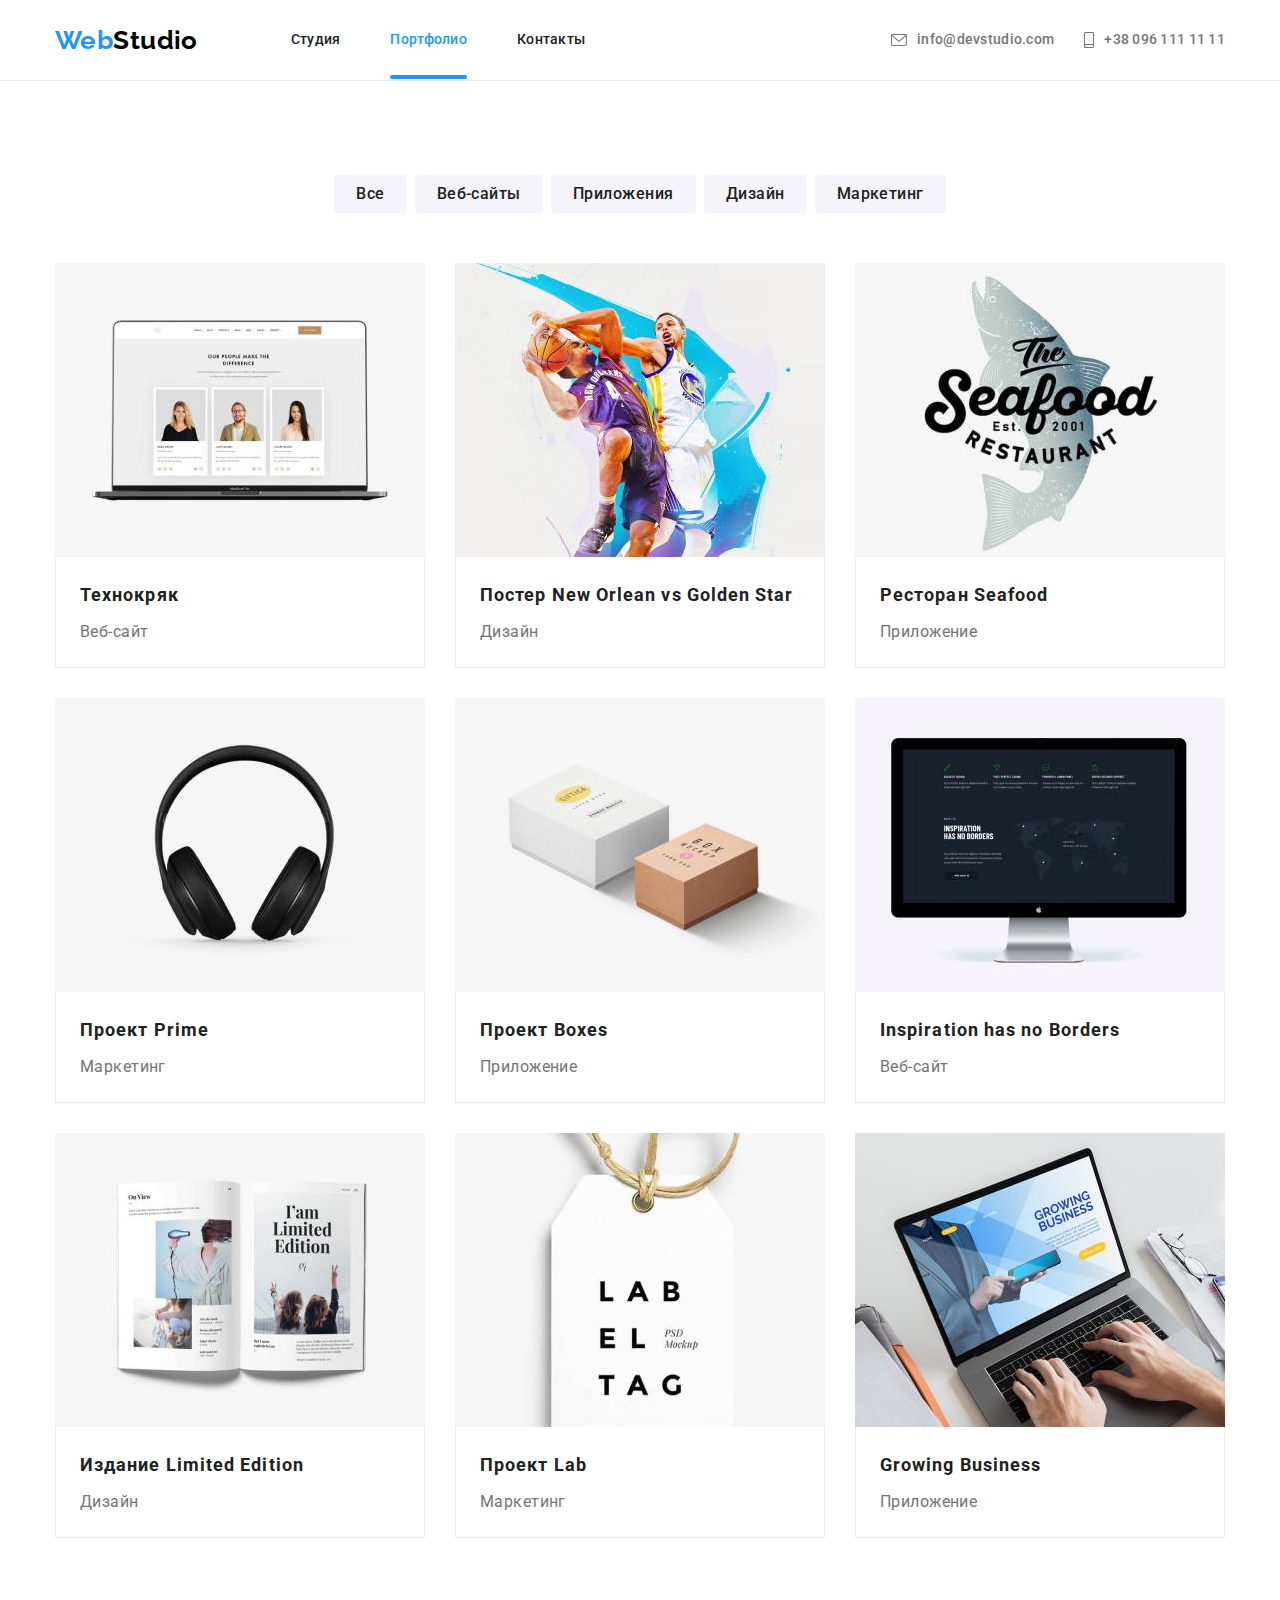
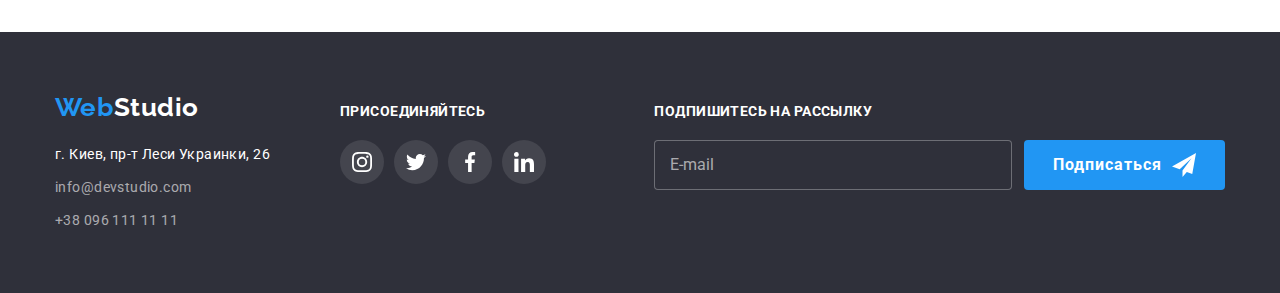
==== commit 6b15999c: "full edited" ====
--- a/portfolio.html
+++ b/portfolio.html
@@ -118,10 +118,15 @@
               <a href="/" class="project__link">
                 <div class="project__thumb">
                   <picture>
-                    <source srcset="./img/portfolio1-tablet.jpg 354w, ./img/portfolio1-desktop.jpg 370w,
-                    ./img/portfolio1-mobile.jpg 450w, ./img/portfolio1-tablet@2x.jpg 708w,
-                    ./img/portfolio1-desktop@2x.jpg 740w, ./img/portfolio1-mobile@2x.jpg 900w"
-                    sizes="(min-width: 1200px) 33vw, (min-width: 768px) 50vw, 100vw"/>
+                    <source srcset="./img/portfolio1-desktop.jpg 1x,
+                    ./img/portfolio1-desktop@2x.jpg 2x"
+                    media="(min-width: 1200px)">
+                    <source srcset="./img/portfolio1-tablet.jpg 1x,
+                    ./img/portfolio1-tablet@2x.jpg 2x"
+                    media="(min-width: 768px)">
+                    <source srcset="./img/portfolio1-mobile.jpg 1x,
+                    ./img/portfolio1-mobile@2x.jpg 2x"
+                    media="(min-width: 320px)">
                     <img src="./img/portfolio1-desktop.jpg" alt="Ноутбук со страницей сайта"/>
                   </picture>
                   <div class="project__overlay">
@@ -143,10 +148,15 @@
               <a href="/" class="project__link">
                 <div class="project__thumb">
                   <picture>
-                    <source srcset="./img/portfolio2-tablet.jpg 354w, ./img/portfolio2-desktop.jpg 370w,
-                    ./img/portfolio2-mobile.jpg 450w, ./img/portfolio2-tablet@2x.jpg 708w,
-                    ./img/portfolio2-desktop@2x.jpg 740w, ./img/portfolio2-mobile@2x.jpg 900w"
-                    sizes="(min-width: 1200px) 33vw, (min-width: 768px) 50vw, 100vw"/>
+                    <source srcset="./img/portfolio2-desktop.jpg 1x,
+                    ./img/portfolio2-desktop@2x.jpg 2x"
+                    media="(min-width: 1200px)">
+                    <source srcset="./img/portfolio2-tablet.jpg 1x,
+                    ./img/portfolio2-tablet@2x.jpg 2x"
+                    media="(min-width: 768px)">
+                    <source srcset="./img/portfolio2-mobile.jpg 1x,
+                    ./img/portfolio2-mobile@2x.jpg 2x"
+                    media="(min-width: 320px)">
                     <img src="./img/portfolio2-desktop.jpg" alt="Постер команд"/>
                   </picture>
                   <div class="project__overlay">
@@ -171,10 +181,15 @@
               <a href="/" class="project__link">
                 <div class="project__thumb">
                   <picture>
-                    <source srcset="./img/portfolio3-tablet.jpg 354w, ./img/portfolio3-desktop.jpg 370w,
-                    ./img/portfolio3-mobile.jpg 450w, ./img/portfolio3-tablet@2x.jpg 708w,
-                    ./img/portfolio3-desktop@2x.jpg 740w, ./img/portfolio3-mobile@2x.jpg 900w"
-                    sizes="(min-width: 1200px) 33vw, (min-width: 768px) 50vw, 100vw"/>
+                    <source srcset="./img/portfolio3-desktop.jpg 1x,
+                    ./img/portfolio3-desktop@2x.jpg 2x"
+                    media="(min-width: 1200px)">
+                    <source srcset="./img/portfolio3-tablet.jpg 1x,
+                    ./img/portfolio3-tablet@2x.jpg 2x"
+                    media="(min-width: 768px)">
+                    <source srcset="./img/portfolio3-mobile.jpg 1x,
+                    ./img/portfolio3-mobile@2x.jpg 2x"
+                    media="(min-width: 320px)">
                     <img src="./img/portfolio3-desktop.jpg" alt="Лого ресторана"/>
                   </picture>
                   <div class="project__overlay">
@@ -199,10 +214,15 @@
               <a href="/" class="project__link">
                 <div class="project__thumb">
                   <picture>
-                    <source srcset="./img/portfolio4-tablet.jpg 354w, ./img/portfolio4-desktop.jpg 370w,
-                    ./img/portfolio4-mobile.jpg 450w, ./img/portfolio4-tablet@2x.jpg 708w,
-                    ./img/portfolio4-desktop@2x.jpg 740w, ./img/portfolio4-mobile@2x.jpg 900w"
-                    sizes="(min-width: 1200px) 33vw, (min-width: 768px) 50vw, 100vw"/>
+                    <source srcset="./img/portfolio4-desktop.jpg 1x,
+                    ./img/portfolio4-desktop@2x.jpg 2x"
+                    media="(min-width: 1200px)">
+                    <source srcset="./img/portfolio4-tablet.jpg 1x,
+                    ./img/portfolio4-tablet@2x.jpg 2x"
+                    media="(min-width: 768px)">
+                    <source srcset="./img/portfolio4-mobile.jpg 1x,
+                    ./img/portfolio4-mobile@2x.jpg 2x"
+                    media="(min-width: 320px)">
                     <img src="./img/portfolio4-desktop.jpg" alt="Наушники"/>
                   </picture>
                   <div class="project__overlay">
@@ -227,10 +247,15 @@
               <a href="/" class="project__link">
                 <div class="project__thumb">
                   <picture>
-                    <source srcset="./img/portfolio5-tablet.jpg 354w, ./img/portfolio5-desktop.jpg 370w,
-                    ./img/portfolio5-mobile.jpg 450w, ./img/portfolio5-tablet@2x.jpg 708w,
-                    ./img/portfolio5-desktop@2x.jpg 740w, ./img/portfolio5-mobile@2x.jpg 900w"
-                    sizes="(min-width: 1200px) 33vw, (min-width: 768px) 50vw, 100vw"/>
+                    <source srcset="./img/portfolio5-desktop.jpg 1x,
+                    ./img/portfolio5-desktop@2x.jpg 2x"
+                    media="(min-width: 1200px)">
+                    <source srcset="./img/portfolio5-tablet.jpg 1x,
+                    ./img/portfolio5-tablet@2x.jpg 2x"
+                    media="(min-width: 768px)">
+                    <source srcset="./img/portfolio5-mobile.jpg 1x,
+                    ./img/portfolio5-mobile@2x.jpg 2x"
+                    media="(min-width: 320px)">
                     <img src="./img/portfolio5-desktop.jpg" alt="Две коробки"/>
                   </picture>
                   <div class="project__overlay">
@@ -255,10 +280,15 @@
               <a href="/" class="project__link">
                 <div class="project__thumb">
                   <picture>
-                    <source srcset="./img/portfolio6-tablet.jpg 354w, ./img/portfolio6-desktop.jpg 370w,
-                    ./img/portfolio6-mobile.jpg 450w, ./img/portfolio6-tablet@2x.jpg 708w,
-                    ./img/portfolio6-desktop@2x.jpg 740w, ./img/portfolio6-mobile@2x.jpg 900w"
-                    sizes="(min-width: 1200px) 33vw, (min-width: 768px) 50vw, 100vw"/>
+                    <source srcset="./img/portfolio6-desktop.jpg 1x,
+                    ./img/portfolio6-desktop@2x.jpg 2x"
+                    media="(min-width: 1200px)">
+                    <source srcset="./img/portfolio6-tablet.jpg 1x,
+                    ./img/portfolio6-tablet@2x.jpg 2x"
+                    media="(min-width: 768px)">
+                    <source srcset="./img/portfolio6-mobile.jpg 1x,
+                    ./img/portfolio6-mobile@2x.jpg 2x"
+                    media="(min-width: 320px)">
                     <img src="./img/portfolio6-desktop.jpg" alt="Монитор со страницей сайта"/>
                   </picture>
                   <div class="project__overlay">
@@ -282,10 +312,15 @@
               <a href="/" class="project__link">
                 <div class="project__thumb">
                   <picture>
-                    <source srcset="./img/portfolio7-tablet.jpg 354w, ./img/portfolio7-desktop.jpg 370w,
-                    ./img/portfolio7-mobile.jpg 450w, ./img/portfolio7-tablet@2x.jpg 708w,
-                    ./img/portfolio7-desktop@2x.jpg 740w, ./img/portfolio7-mobile@2x.jpg 900w"
-                    sizes="(min-width: 1200px) 33vw, (min-width: 768px) 50vw, 100vw"/>
+                    <source srcset="./img/portfolio7-desktop.jpg 1x,
+                    ./img/portfolio7-desktop@2x.jpg 2x"
+                    media="(min-width: 1200px)">
+                    <source srcset="./img/portfolio7-tablet.jpg 1x,
+                    ./img/portfolio7-tablet@2x.jpg 2x"
+                    media="(min-width: 768px)">
+                    <source srcset="./img/portfolio7-mobile.jpg 1x,
+                    ./img/portfolio7-mobile@2x.jpg 2x"
+                    media="(min-width: 320px)">
                     <img src="./img/portfolio7-desktop.jpg" alt="Разворот книги"/>
                   </picture>
                   <div class="project__overlay">
@@ -310,10 +345,15 @@
               <a href="/" class="project__link">
                 <div class="project__thumb">
                   <picture>
-                    <source srcset="./img/portfolio8-tablet.jpg 354w, ./img/portfolio8-desktop.jpg 370w,
-                    ./img/portfolio8-mobile.jpg 450w, ./img/portfolio8-tablet@2x.jpg 708w,
-                    ./img/portfolio8-desktop@2x.jpg 740w, ./img/portfolio8-mobile@2x.jpg 900w"
-                    sizes="(min-width: 1200px) 33vw, (min-width: 768px) 50vw, 100vw"/>
+                    <source srcset="./img/portfolio8-desktop.jpg 1x,
+                    ./img/portfolio8-desktop@2x.jpg 2x"
+                    media="(min-width: 1200px)">
+                    <source srcset="./img/portfolio8-tablet.jpg 1x,
+                    ./img/portfolio8-tablet@2x.jpg 2x"
+                    media="(min-width: 768px)">
+                    <source srcset="./img/portfolio8-mobile.jpg 1x,
+                    ./img/portfolio8-mobile@2x.jpg 2x"
+                    media="(min-width: 320px)">
                     <img src="./img/portfolio8-desktop.jpg" alt="Бирка"/>
                   </picture>
                   <div class="project__overlay">
@@ -338,10 +378,15 @@
               <a href="/" class="project__link">
                 <div class="project__thumb">
                   <picture>
-                    <source srcset="./img/portfolio9-tablet.jpg 354w, ./img/portfolio9-desktop.jpg 370w,
-                    ./img/portfolio9-mobile.jpg 450w, ./img/portfolio9-tablet@2x.jpg 708w,
-                    ./img/portfolio9-desktop@2x.jpg 740w, ./img/portfolio9-mobile@2x.jpg 900w"
-                    sizes="(min-width: 1200px) 33vw, (min-width: 768px) 50vw, 100vw"/>
+                    <source srcset="./img/portfolio9-desktop.jpg 1x,
+                    ./img/portfolio9-desktop@2x.jpg 2x"
+                    media="(min-width: 1200px)">
+                    <source srcset="./img/portfolio9-tablet.jpg 1x,
+                    ./img/portfolio9-tablet@2x.jpg 2x"
+                    media="(min-width: 768px)">
+                    <source srcset="./img/portfolio9-mobile.jpg 1x,
+                    ./img/portfolio9-mobile@2x.jpg 2x"
+                    media="(min-width: 320px)">
                     <img src="./img/portfolio9-desktop.jpg" alt="Ноутбук с приложением"/>
                   </picture>
                   <div class="project__overlay">
--- a/css/main.min.css
+++ b/css/main.min.css
@@ -1,2 +1,2 @@
-@import url("https://cdnjs.cloudflare.com/ajax/libs/modern-normalize/1.1.0/modern-normalize.min.css");@import url("https://fonts.googleapis.com/css2?family=Raleway:wght@700&family=Roboto:wght@400;500;700;900&display=swap");:root{--primary-text-color: #757575;--secondary-text-color: #212121;--primary-color: #ffffff;--accent-color: #2196f3;--hover-color: #188ce8;--primary-bgc: #2f303a;--secondary-bgc: #f5f4fa;--sprite-color: #afb1b8;--sprite-bgc: rgba(255, 255, 255, 0.1);--timing-dur: 250ms;--timing-func: cubic-bezier(0.4, 0, 0.2, 1);--indent: 30px;--items: 1}ul{list-style:none;padding:0;margin:0}a{text-decoration:none}h1,h2,h3,h4,h5,h6,p{margin:0}img{display:block;max-width:100%;height:auto}body{font-family:"Roboto", sans-serif;font-size:14px;line-height:1.71;letter-spacing:0.03em;color:var(--primary-text-color);background-color:var(--primary-color)}.section{padding:60px 0}@media screen and (min-width: 1200px){.section{padding:94px 0}}.section__title{margin-bottom:var(--indent);color:var(--secondary-text-color);font-weight:700;font-size:28px;line-height:1.18;text-align:center}@media screen and (min-width: 1200px){.section__title{margin-bottom:50px;font-size:36px;line-height:1.17}}.visually-hidden{position:absolute;width:1px;height:1px;margin:-1px;border:0;padding:0;white-space:nowrap;-webkit-clip-path:inset(100%);clip-path:inset(100%);clip:rect(0 0 0 0);overflow:hidden}.container{margin:0 auto;padding:0 15px}@media screen and (min-width: 480px){.container{width:480px}}@media screen and (min-width: 768px){.container{width:768px}}@media screen and (min-width: 1200px){.container{width:1200px}}.logo{color:var(--accent-color);font-family:'Raleway';font-weight:700;font-size:24px;line-height:1.17;word-spacing:-0.22em}@media screen and (min-width: 1200px){.logo{font-size:26px;line-height:1.19}}.hero__btn,.mailing__btn,.modal__btn,.filter__btn{color:var(--primary-color);background-color:var(--accent-color);border:none;border-radius:4px;font-family:inherit;font-weight:700;font-size:16px;line-height:1.88;text-align:center;letter-spacing:0.06em;cursor:pointer;-webkit-transition:background-color var(--timing-dur) var(--timing-func);transition:background-color var(--timing-dur) var(--timing-func)}.social__list,.social-team__list{display:-webkit-box;display:-ms-flexbox;display:flex}@media screen and (max-width: 767px){.social__list,.social-team__list{-webkit-box-pack:center;-ms-flex-pack:center;justify-content:center}}.social__item+.social__item{margin-left:10px}.social__item{width:44px;height:44px}.social__link,.social-foot__link{display:-webkit-box;display:-ms-flexbox;display:flex;-webkit-box-align:center;-ms-flex-align:center;align-items:center;-webkit-box-pack:center;-ms-flex-pack:center;justify-content:center;width:100%;height:100%;border-radius:50%;-webkit-transition:background-color var(--timing-dur) var(--timing-func);transition:background-color var(--timing-dur) var(--timing-func)}.social__link:hover,.social-foot__link:hover,.social__link:focus,.social-foot__link:focus{background-color:var(--accent-color)}.social__icon,.social-team__icon{width:20px;height:20px;fill:var(--primary-color)}.grid{display:-webkit-box;display:-ms-flexbox;display:flex;-ms-flex-wrap:wrap;flex-wrap:wrap;-ms-flex-preferred-size:calc((100% - var(--indent) * (var(--items) - 1)) / var(--items));flex-basis:calc((100% - var(--indent) * (var(--items) - 1)) / var(--items));gap:var(--indent)}@media screen and (min-width: 768px){.logo-header{display:block;margin-right:88px}}@media screen and (min-width: 1200px){.logo-header{margin-right:93px}}.logo-end{color:#000000}.page-nav{display:-webkit-box;display:-ms-flexbox;display:flex;-webkit-box-align:center;-ms-flex-align:center;align-items:center}.menu__btn{margin:0 0 0 auto;padding:0;background-color:transparent;border:none;cursor:pointer;z-index:10}.menu__btn .close-menu__icon{display:none}.menu__btn .menu__icon{-webkit-transition:fill var(--timing-dur) var(--timing-func);transition:fill var(--timing-dur) var(--timing-func)}.menu__btn.is-open .close-menu__icon{display:block;-webkit-transition:fill var(--timing-dur) var(--timing-func);transition:fill var(--timing-dur) var(--timing-func)}.menu__btn.is-open .menu__icon{display:none}.menu__btn:hover .menu__icon,.menu__btn:focus .menu__icon{fill:var(--accent-color)}.menu__btn:hover .close-menu__icon,.menu__btn:focus .close-menu__icon{fill:var(--accent-color)}@media screen and (min-width: 768px){.menu__btn{display:none}}@media screen and (max-width: 767px){.mobile__cont{display:none;position:fixed;top:0;left:0;width:100%;height:800px;padding:48px 40px;background-color:var(--primary-color)}}.mobile__cont.is-open{display:-webkit-box;display:-ms-flexbox;display:flex;-webkit-box-orient:vertical;-webkit-box-direction:normal;-ms-flex-direction:column;flex-direction:column;z-index:1}@media screen and (min-width: 768px){.mobile__cont{display:-webkit-box;display:-ms-flexbox;display:flex}}@media screen and (min-width: 768px){.nav__list{display:-webkit-box;display:-ms-flexbox;display:flex;-webkit-box-align:center;-ms-flex-align:center;align-items:center}}.nav__link{color:var(--secondary-text-color);font-weight:500;font-size:40px;line-height:1.17;letter-spacing:0.02em;-webkit-transition:color var(--timing-dur) var(--timing-func);transition:color var(--timing-dur) var(--timing-func)}.nav__link:hover,.nav__link:focus{color:var(--accent-color)}@media screen and (min-width: 768px){.nav__link{padding:32px 0;font-size:14px;line-height:1.14}}.active__link{color:var(--accent-color)}@media screen and (min-width: 768px){.active__link{position:relative}.active__link::after{content:'';position:absolute;bottom:0;display:block;width:100%;height:4px;border-radius:2px;background-color:var(--accent-color)}.active__link:hover::after,.active__link:focus::after{-webkit-animation:scaleline var(--timing-dur) var(--timing-func);animation:scaleline var(--timing-dur) var(--timing-func)}@-webkit-keyframes scaleline{0%{-webkit-transform:scale(0);transform:scale(0)}100%{-webkit-transform:scale(1);transform:scale(1)}}@keyframes scaleline{0%{-webkit-transform:scale(0);transform:scale(0)}100%{-webkit-transform:scale(1);transform:scale(1)}}}@media screen and (max-width: 767px){.nav__item+.nav__item{margin-top:32px}}@media screen and (min-width: 768px){.nav__item+.nav__item{margin-left:50px}}@media screen and (max-width: 767px){.cont__list{display:-webkit-box;display:-ms-flexbox;display:flex;-webkit-box-orient:vertical;-webkit-box-direction:reverse;-ms-flex-direction:column-reverse;flex-direction:column-reverse;margin-top:auto}}@media screen and (min-width: 768px){.cont__list{margin-left:auto}}@media screen and (min-width: 1200px){.cont__list{display:-webkit-box;display:-ms-flexbox;display:flex;-webkit-box-align:center;-ms-flex-align:center;align-items:center}}.cont__icon{display:none}@media screen and (min-width: 768px){.cont__icon{display:block;margin-right:10px;fill:var(--primary-text-color);-webkit-transition:fill var(--timing-dur) var(--timing-func);transition:fill var(--timing-dur) var(--timing-func)}.cont__link:hover .cont__icon,.cont__link:focus .cont__icon{fill:currentColor}}.cont__link{color:var(--primary-text-color);font-weight:500;font-size:24px;line-height:1.17;letter-spacing:0.02em;-webkit-transition:color var(--timing-dur) var(--timing-func);transition:color var(--timing-dur) var(--timing-func)}.cont__link:hover,.cont__link:focus{color:var(--accent-color)}@media screen and (min-width: 768px){.cont__link{display:-webkit-box;display:-ms-flexbox;display:flex;-webkit-box-align:center;-ms-flex-align:center;align-items:center;font-size:12px}}@media screen and (min-width: 1200px){.cont__link{font-size:14px;line-height:1.14}}@media screen and (min-width: 768px){.mail__link{padding:20px 0 5px 0}}@media screen and (min-width: 1200px){.mail__link{padding:32px 0}}@media screen and (max-width: 767px){.tel__link{color:var(--accent-color);font-weight:500;font-size:34px;line-height:1.18}}@media screen and (min-width: 768px){.tel__link{padding:5px 0 20px 0}}@media screen and (min-width: 1200px){.tel__link{padding:32px 0}}@media screen and (max-width: 767px){.cont__item+.cont__item{margin-bottom:32px}}@media screen and (min-width: 1200px){.cont__item+.cont__item{margin-left:30px}}.social-mob__list{display:-webkit-box;display:-ms-flexbox;display:flex;margin-top:64px}@media screen and (min-width: 768px){.social-mob__list{display:none}}.social-mob__item+.social-mob__item{position:relative;margin-left:20px}.social-mob__item+.social-mob__item::before{position:absolute;left:-10px;content:'';display:block;height:100%;border-right:1px solid rgba(33,33,33,0.2)}.social-mob__link{color:var(--accent-color);font-weight:500;font-size:18px;line-height:1.22;letter-spacing:0.02em}.page-header{border-bottom:1px solid #ECECEC}@media screen and (max-width: 767px){.page-header{position:relative}}.hero{padding:118px 0;margin:0 auto;text-align:center;max-width:767px;height:400px;background-image:-webkit-gradient(linear, left top, right top, from(rgba(47,48,58,0.4)), to(rgba(47,48,58,0.4))),url("../img/hero-mobile.jpg");background-image:linear-gradient(to right, rgba(47,48,58,0.4), rgba(47,48,58,0.4)),url("../img/hero-mobile.jpg");background-repeat:no-repeat;background-position:center;background-size:cover}@media (min-device-pixel-ratio: 2), (-webkit-min-device-pixel-ratio: 2), (min-resolution: 192dpi), (min-resolution: 2dppx){.hero{background-image:-webkit-gradient(linear, left top, right top, from(rgba(47,48,58,0.4)), to(rgba(47,48,58,0.4))),url("../img/hero-mobile@2x.jpg");background-image:linear-gradient(to right, rgba(47,48,58,0.4), rgba(47,48,58,0.4)),url("../img/hero-mobile@2x.jpg")}}@media screen and (min-width: 768px){.hero{max-width:1199px;background-image:-webkit-gradient(linear, left top, right top, from(rgba(47,48,58,0.4)), to(rgba(47,48,58,0.4))),url("../img/hero-tablet.jpg");background-image:linear-gradient(to right, rgba(47,48,58,0.4), rgba(47,48,58,0.4)),url("../img/hero-tablet.jpg")}}@media screen and (min-width: 768px) and (min-device-pixel-ratio: 2), screen and (min-width: 768px) and (-webkit-min-device-pixel-ratio: 2), screen and (min-width: 768px) and (min-resolution: 192dpi), screen and (min-width: 768px) and (min-resolution: 2dppx){.hero{background-image:-webkit-gradient(linear, left top, right top, from(rgba(47,48,58,0.4)), to(rgba(47,48,58,0.4))),url("../img/hero-tablet@2x.jpg");background-image:linear-gradient(to right, rgba(47,48,58,0.4), rgba(47,48,58,0.4)),url("../img/hero-tablet@2x.jpg")}}@media screen and (min-width: 1200px){.hero{padding:200px 0;max-width:1600px;height:600px;background-image:-webkit-gradient(linear, left top, right top, from(rgba(47,48,58,0.4)), to(rgba(47,48,58,0.4))),url("../img/hero-desktop.jpg");background-image:linear-gradient(to right, rgba(47,48,58,0.4), rgba(47,48,58,0.4)),url("../img/hero-desktop.jpg")}}@media screen and (min-width: 1200px) and (min-device-pixel-ratio: 2), screen and (min-width: 1200px) and (-webkit-min-device-pixel-ratio: 2), screen and (min-width: 1200px) and (min-resolution: 192dpi), screen and (min-width: 1200px) and (min-resolution: 2dppx){.hero{background-image:-webkit-gradient(linear, left top, right top, from(rgba(47,48,58,0.4)), to(rgba(47,48,58,0.4))),url("../img/hero-desktop@2x.jpg");background-image:linear-gradient(to right, rgba(47,48,58,0.4), rgba(47,48,58,0.4)),url("../img/hero-desktop@2x.jpg")}}.hero__title{margin:0 auto 30px auto;max-width:360px;color:var(--primary-color);font-weight:900;font-size:26px;line-height:1.62;letter-spacing:0.06em;text-transform:uppercase}@media screen and (min-width: 1200px){.hero__title{max-width:696px;font-size:44px;line-height:1.36}}.hero__btn{padding:10px 32px}.hero__btn:hover,.hero__btn:focus{background-color:var(--hover-color)}@media screen and (min-width: 768px){.feature__list{--items: 2}}@media screen and (min-width: 1200px){.feature__list{-ms-flex-wrap:nowrap;flex-wrap:nowrap}}.feature__cont{display:-webkit-box;display:-ms-flexbox;display:flex;-webkit-box-align:center;-ms-flex-align:center;align-items:center;-webkit-box-pack:center;-ms-flex-pack:center;justify-content:center;max-width:450px;height:120px;background-color:var(--secondary-bgc);border-radius:4px}@media screen and (min-width: 768px){.feature__cont{width:354px}}@media screen and (min-width: 1200px){.feature__cont{width:270px}}.feature__icon{width:70px;height:70px}.feature__card{text-align:left}.feature__title{margin:30px 0 10px 0;color:var(--secondary-text-color);font-weight:700;font-size:14px;line-height:1.14;text-transform:uppercase}@media screen and (max-width: 767px){.feature__title{text-align:center}}.feature__text{max-width:450px}@media screen and (min-width: 768px){.feature__text{max-width:354px}}@media screen and (min-width: 1200px){.feature__text{max-width:270px}}.activity__sect{display:none}@media screen and (min-width: 1200px){.activity__sect{display:block;padding-top:0}}.activity__list{display:-webkit-box;display:-ms-flexbox;display:flex;gap:var(--indent)}.activity__thumb{position:relative}.activity__label{position:absolute;display:-webkit-box;display:-ms-flexbox;display:flex;-webkit-box-align:center;-ms-flex-align:center;align-items:center;-webkit-box-pack:center;-ms-flex-pack:center;justify-content:center;width:100%;height:70px;bottom:0;background-color:rgba(47,48,58,0.8)}.activity__text{color:var(--primary-color);font-weight:700;line-height:1.14;text-align:center;text-transform:uppercase}.team__section{background-color:var(--secondary-bgc)}@media screen and (min-width: 768px){.team__list{--items: 2}}@media screen and (min-width: 1200px){.team__list{-ms-flex-wrap:nowrap;flex-wrap:nowrap}}.team__card{max-width:450px;border-radius:0px 0px 4px 4px;background-color:var(--primary-color);-webkit-box-shadow:0 4px 4px rgba(0,0,0,0.25);box-shadow:0 4px 4px rgba(0,0,0,0.25)}@media screen and (min-width: 768px){.team__card{width:354px}}@media screen and (min-width: 1200px){.team__card{width:270px}}.team__text{padding-top:30px;font-size:16px;line-height:1.19;text-align:center}.team__name{margin-bottom:10px;color:var(--secondary-text-color);font-weight:500}.team__social{padding:16px 0 30px 0}.social-team__list{-webkit-box-pack:center;-ms-flex-pack:center;justify-content:center}.social-team__icon{fill:var(--sprite-color);-webkit-transition:fill var(--timing-dur) var(--timing-func);transition:fill var(--timing-dur) var(--timing-func)}.social__link:hover .social-team__icon,.social-foot__link:hover .social-team__icon,.social__link:focus .social-team__icon,.social-foot__link:focus .social-team__icon{fill:var(--primary-color)}.client__list{--items: 2;-webkit-box-pack:center;-ms-flex-pack:center;justify-content:center}@media screen and (min-width: 768px){.client__list{--items: 3}}@media screen and (min-width: 1200px){.client__list{-ms-flex-wrap:nowrap;flex-wrap:nowrap}}.client__item{width:210px;height:92px}@media screen and (min-width: 768px){.client__item{width:226px}}@media screen and (min-width: 1200px){.client__item{width:170px}}.client__link{display:-webkit-box;display:-ms-flexbox;display:flex;-webkit-box-align:center;-ms-flex-align:center;align-items:center;-webkit-box-pack:center;-ms-flex-pack:center;justify-content:center;width:100%;height:100%;outline:1px solid var(--sprite-color);border-radius:4px;-webkit-transition:outline var(--timing-dur) var(--timing-func);transition:outline var(--timing-dur) var(--timing-func)}.client__link:hover,.client__link:focus{outline:1px solid var(--accent-color)}.client__icon{width:106px;height:60px;fill:var(--sprite-color);-webkit-transition:fill var(--timing-dur) var(--timing-func);transition:fill var(--timing-dur) var(--timing-func)}.client__link:hover .client__icon,.client__link:focus .client__icon{fill:var(--accent-color)}.page-footer{padding:60px 0;background-color:var(--primary-bgc)}@media screen and (max-width: 1199px){.foot__cont{text-align:center}}@media screen and (min-width: 768px){.foot__cont{display:-webkit-box;display:-ms-flexbox;display:flex;-webkit-box-align:baseline;-ms-flex-align:baseline;align-items:baseline;-webkit-box-pack:center;-ms-flex-pack:center;justify-content:center;-ms-flex-wrap:wrap;flex-wrap:wrap}}@media screen and (min-width: 1200px){.foot__cont{-ms-flex-wrap:nowrap;flex-wrap:nowrap}}.logo-footer{display:block;margin-bottom:20px}.logo-end-foot{color:var(--primary-color)}.cont-foot__list{font-style:normal}@media screen and (max-width: 1199px){.cont-foot__list{width:232px;margin:0 auto 60px auto;text-align:center}}.contact-first{color:var(--primary-color)}.cont-foot__item+.cont-foot__item{margin-top:8px}@media screen and (min-width: 1200px){.cont-foot__item+.cont-foot__item{margin-top:9px}}.cont-foot__link{color:rgba(255,255,255,0.6);-webkit-transition:color var(--timing-dur) var(--timing-func);transition:color var(--timing-dur) var(--timing-func)}.cont-foot__link:hover,.cont-foot__link:focus{color:var(--accent-color)}@media screen and (max-width: 767px){.social-foot__cont{margin-bottom:60px}}@media screen and (min-width: 768px){.social-foot__cont{margin-left:165px}}@media screen and (min-width: 1200px){.social-foot__cont{margin-left:70px}}.social-foot__text{margin-bottom:20px;color:var(--primary-color);font-weight:700;line-height:1.14;text-transform:uppercase}.social-foot__link{background-color:var(--sprite-bgc)}@media screen and (min-width: 1200px){.mailing__cont{margin-left:auto}}@media screen and (min-width: 1200px){.mailing__form{display:-webkit-box;display:-ms-flexbox;display:flex}}.mailing__input{padding:15px;max-width:450px;height:50px;background-color:var(--primary-bgc);border:1px solid rgba(255,255,255,0.3);border-radius:4px;color:rgba(255,255,255,0.6);-webkit-transition:border var(--timing-dur) var(--timing-func),-webkit-box-shadow var(--timing-dur) var(--timing-func);transition:border var(--timing-dur) var(--timing-func),-webkit-box-shadow var(--timing-dur) var(--timing-func);transition:border var(--timing-dur) var(--timing-func),box-shadow var(--timing-dur) var(--timing-func);transition:border var(--timing-dur) var(--timing-func),box-shadow var(--timing-dur) var(--timing-func),-webkit-box-shadow var(--timing-dur) var(--timing-func)}.mailing__input::-webkit-input-placeholder{color:rgba(255,255,255,0.6);font-size:16px;line-height:1.25}.mailing__input:-ms-input-placeholder{color:rgba(255,255,255,0.6);font-size:16px;line-height:1.25}.mailing__input::-ms-input-placeholder{color:rgba(255,255,255,0.6);font-size:16px;line-height:1.25}.mailing__input::placeholder{color:rgba(255,255,255,0.6);font-size:16px;line-height:1.25}.mailing__input:hover,.mailing__input:focus{border:1px solid var(--accent-color);-webkit-box-shadow:0px 4px 4px rgba(0,0,0,0.15);box-shadow:0px 4px 4px rgba(0,0,0,0.15);outline:none}@media screen and (min-width: 480px){.mailing__input{width:450px}}@media screen and (max-width: 1199px){.mailing__input{margin-bottom:20px}}@media screen and (min-width: 1200px){.mailing__input{width:358px}}.mailing__btn{padding:10px 29px;margin-left:12px;display:-webkit-box;display:-ms-flexbox;display:flex;-webkit-box-align:center;-ms-flex-align:center;align-items:center;-webkit-transition:-webkit-box-shadow var(--timing-dur) var(--timing-func);transition:-webkit-box-shadow var(--timing-dur) var(--timing-func);transition:box-shadow var(--timing-dur) var(--timing-func);transition:box-shadow var(--timing-dur) var(--timing-func), -webkit-box-shadow var(--timing-dur) var(--timing-func)}.mailing__btn:hover,.mailing__btn:focus{background-color:var(--hover-color);-webkit-box-shadow:0px 4px 4px rgba(0,0,0,0.15);box-shadow:0px 4px 4px rgba(0,0,0,0.15)}@media screen and (max-width: 1199px){.mailing__btn{margin:0 auto}}.mailing__icon{margin-left:10px;width:24px;height:24px}.modal__backdrop{position:fixed;top:0;left:0;width:100vw;height:100vh;visibility:1;opacity:1;-webkit-transform:scale(1);transform:scale(1);background:rgba(0,0,0,0.2);-webkit-transition:opacity var(--timing-dur) var(--timing-func),visibility var(--timing-dur) var(--timing-func),-webkit-transform var(--timing-dur) var(--timing-func);transition:opacity var(--timing-dur) var(--timing-func),visibility var(--timing-dur) var(--timing-func),-webkit-transform var(--timing-dur) var(--timing-func);transition:opacity var(--timing-dur) var(--timing-func),visibility var(--timing-dur) var(--timing-func),transform var(--timing-dur) var(--timing-func);transition:opacity var(--timing-dur) var(--timing-func),visibility var(--timing-dur) var(--timing-func),transform var(--timing-dur) var(--timing-func),-webkit-transform var(--timing-dur) var(--timing-func)}.modal__backdrop.is-hidden{visibility:hidden;opacity:0;-webkit-transform:scale(0.5);transform:scale(0.5);pointer-events:none}.modal__cont{position:absolute;padding:40px;top:50%;left:50%;width:450px;background:var(--primary-color);-webkit-box-shadow:0px 1px 3px rgba(0,0,0,0.12),0px 1px 1px rgba(0,0,0,0.14),0px 2px 1px rgba(0,0,0,0.2);box-shadow:0px 1px 3px rgba(0,0,0,0.12),0px 1px 1px rgba(0,0,0,0.14),0px 2px 1px rgba(0,0,0,0.2);border-radius:4px;-webkit-transform:translate(-50%, -50%);transform:translate(-50%, -50%)}@media screen and (min-width: 1200px){.modal__cont{width:528px}}.close__btn{position:absolute;top:0;right:0;margin:8px 8px 0 0;display:-webkit-box;display:-ms-flexbox;display:flex;-webkit-box-align:center;-ms-flex-align:center;align-items:center;-webkit-box-pack:center;-ms-flex-pack:center;justify-content:center;width:30px;height:30px;background-color:var(--primary-color);border:1px solid rgba(0,0,0,0.1);border-radius:50%;cursor:pointer;-webkit-transition:-webkit-box-shadow var(--timing-dur) var(--timing-func);transition:-webkit-box-shadow var(--timing-dur) var(--timing-func);transition:box-shadow var(--timing-dur) var(--timing-func);transition:box-shadow var(--timing-dur) var(--timing-func), -webkit-box-shadow var(--timing-dur) var(--timing-func)}.close__btn:hover,.close__btn:focus{-webkit-box-shadow:0px 4px 4px rgba(0,0,0,0.25);box-shadow:0px 4px 4px rgba(0,0,0,0.25)}.close__icon{-webkit-transition:fill var(--timing-dur) var(--timing-func);transition:fill var(--timing-dur) var(--timing-func)}.close__btn:hover .close__icon,.close__btn:focus .close__icon{fill:var(--accent-color)}.modal__form{display:-webkit-box;display:-ms-flexbox;display:flex;-webkit-box-orient:vertical;-webkit-box-direction:normal;-ms-flex-direction:column;flex-direction:column}.modal__title{margin-bottom:12px;color:var(--secondary-text-color);font-weight:700;font-size:20px;line-height:1.5;text-align:center}@media screen and (min-width: 1200px){.modal__title{line-height:1.15}}.modal__field{position:relative;margin-bottom:10px;display:-webkit-box;display:-ms-flexbox;display:flex;-webkit-box-orient:vertical;-webkit-box-direction:normal;-ms-flex-direction:column;flex-direction:column;width:100%}.modal__label{font-size:12px;line-height:1.17;letter-spacing:0.01em}.modal__input{margin-top:4px;padding:11px 12px 11px 42px;border:1px solid rgba(33,33,33,0.2);border-radius:4px;-webkit-transition:border var(--timing-dur) var(--timing-func);transition:border var(--timing-dur) var(--timing-func)}.modal__input:hover,.modal__input:focus{border:1px solid var(--accent-color);outline:none}.modal__icon{position:absolute;top:50%;left:12px;width:18px;height:18px;-webkit-transition:fill var(--timing-dur) var(--timing-func);transition:fill var(--timing-dur) var(--timing-func)}.modal__input:hover+.modal__icon,.modal__input:focus+.modal__icon{fill:var(--accent-color)}.modal__svg{width:100%;height:100%}.modal__comment{margin-bottom:20px;display:-webkit-box;display:-ms-flexbox;display:flex;-webkit-box-orient:vertical;-webkit-box-direction:normal;-ms-flex-direction:column;flex-direction:column;width:100%}.modal__area{margin-top:4px;padding:12px 16px;height:120px;border:1px solid rgba(33,33,33,0.2);border-radius:4px;resize:none;font-size:12px;-webkit-transition:border var(--timing-dur) var(--timing-func);transition:border var(--timing-dur) var(--timing-func)}.modal__area:hover,.modal__area:focus{border:1px solid var(--accent-color);outline:none}.modal__area::-webkit-input-placeholder{color:rgba(117,117,117,0.5);-webkit-transition:font-size var(--timing-dur) var(--timing-func);transition:font-size var(--timing-dur) var(--timing-func)}.modal__area:-ms-input-placeholder{color:rgba(117,117,117,0.5);-webkit-transition:font-size var(--timing-dur) var(--timing-func);transition:font-size var(--timing-dur) var(--timing-func)}.modal__area::-ms-input-placeholder{color:rgba(117,117,117,0.5);-webkit-transition:font-size var(--timing-dur) var(--timing-func);transition:font-size var(--timing-dur) var(--timing-func)}.modal__area::placeholder{color:rgba(117,117,117,0.5);-webkit-transition:font-size var(--timing-dur) var(--timing-func);transition:font-size var(--timing-dur) var(--timing-func)}.modal__area:hover::-webkit-input-placeholder,.modal__area:focus::-webkit-input-placeholder{font-size:14px}.modal__area:hover:-ms-input-placeholder,.modal__area:focus:-ms-input-placeholder{font-size:14px}.modal__area:hover::-ms-input-placeholder,.modal__area:focus::-ms-input-placeholder{font-size:14px}.modal__area:hover::placeholder,.modal__area:focus::placeholder{font-size:14px}.modal__checkbox{margin-bottom:30px;display:-webkit-box;display:-ms-flexbox;display:flex;-webkit-box-align:center;-ms-flex-align:center;align-items:center;-webkit-box-pack:center;-ms-flex-pack:center;justify-content:center}.checkbox__icon{display:-webkit-box;display:-ms-flexbox;display:flex;-webkit-box-align:center;-ms-flex-align:center;align-items:center;-webkit-box-pack:center;-ms-flex-pack:center;justify-content:center;margin-right:8px;width:16px;height:15px;border:2px solid var(--secondary-text-color);border-radius:3px;-webkit-transition:background-color var(--timing-dur) var(--timing-func),border var(--timing-dur) var(--timing-func);transition:background-color var(--timing-dur) var(--timing-func),border var(--timing-dur) var(--timing-func)}.checkbox:focus+.checkbox__icon{border:2px solid var(--accent-color)}.checkbox:checked+.checkbox__icon{border:none;background-color:var(--accent-color)}.checkbox__svg{width:100%;height:100%;fill:transparent;-webkit-transition:fill var(--timing-dur) var(--timing-func);transition:fill var(--timing-dur) var(--timing-func)}.checkbox:checked+.checkbox__icon .checkbox__svg{fill:var(--primary-color)}@media screen and (max-width: 1199px){.checkbox__text{font-size:12px;line-height:1.17}}.modal__link{padding-left:4px;color:var(--accent-color);text-decoration:underline}@media screen and (max-width: 1199px){.modal__link{padding-left:3px;font-size:12px;line-height:1.17}}.modal__btn{padding:10px 55px;margin:0 auto;-webkit-transition:-webkit-box-shadow var(--timing-dur) var(--timing-func);transition:-webkit-box-shadow var(--timing-dur) var(--timing-func);transition:box-shadow var(--timing-dur) var(--timing-func);transition:box-shadow var(--timing-dur) var(--timing-func), -webkit-box-shadow var(--timing-dur) var(--timing-func)}.modal__btn:hover,.modal__btn:focus{background-color:var(--hover-color);-webkit-box-shadow:0px 4px 4px rgba(0,0,0,0.15);box-shadow:0px 4px 4px rgba(0,0,0,0.15)}.filter__list{display:-webkit-box;display:-ms-flexbox;display:flex;-webkit-box-pack:center;-ms-flex-pack:center;justify-content:center;margin-bottom:50px}@media screen and (max-width: 767px){.filter__list{-ms-flex-wrap:wrap;flex-wrap:wrap;-webkit-box-pack:start;-ms-flex-pack:start;justify-content:flex-start;row-gap:15px}}.filter__item+.filter__item{margin-left:8px}@media screen and (max-width: 767px){.filter__item:nth-child(4){margin-left:0}}.filter__btn{padding:6px 22px;color:var(--secondary-text-color);background-color:var(--secondary-bgc);font-weight:500;line-height:1.63;letter-spacing:0.03em;-webkit-transition:color var(--timing-dur) var(--timing-func),-webkit-box-shadow var(--timing-dur) var(--timing-func);transition:color var(--timing-dur) var(--timing-func),-webkit-box-shadow var(--timing-dur) var(--timing-func);transition:color var(--timing-dur) var(--timing-func),box-shadow var(--timing-dur) var(--timing-func);transition:color var(--timing-dur) var(--timing-func),box-shadow var(--timing-dur) var(--timing-func),-webkit-box-shadow var(--timing-dur) var(--timing-func)}.filter__btn:active,.filter__btn:hover,.filter__btn:focus{color:var(--primary-color);background-color:var(--accent-color);-webkit-box-shadow:0px 3px 1px rgba(0,0,0,0.1),0px 1px 2px rgba(0,0,0,0.08),0px 2px 2px rgba(0,0,0,0.12);box-shadow:0px 3px 1px rgba(0,0,0,0.1),0px 1px 2px rgba(0,0,0,0.08),0px 2px 2px rgba(0,0,0,0.12)}@media screen and (min-width: 768px){.project__list{--items: 2}}@media screen and (min-width: 1200px){.project__list{--items: 3}}.project__card{width:450px}@media screen and (min-width: 768px){.project__card{width:354px}}@media screen and (min-width: 1200px){.project__card{width:370px}}.project__text{padding:20px 24px;border-bottom:1px solid #EEEEEE;border-left:1px solid #EEEEEE;border-right:1px solid #EEEEEE}.project__title{margin-bottom:4px;color:var(--secondary-text-color);font-weight:700;font-size:18px;line-height:2.0;letter-spacing:0.06em}.project__desc{color:var(--primary-text-color);font-size:16px;line-height:1.88}.project__link{display:block;-webkit-transition:-webkit-box-shadow var(--timing-dur) var(--timing-func);transition:-webkit-box-shadow var(--timing-dur) var(--timing-func);transition:box-shadow var(--timing-dur) var(--timing-func);transition:box-shadow var(--timing-dur) var(--timing-func), -webkit-box-shadow var(--timing-dur) var(--timing-func)}.project__link:hover,.project__link:focus{-webkit-box-shadow:0px 1px 1px rgba(0,0,0,0.12),0px 4px 4px rgba(0,0,0,0.06),1px 4px 6px rgba(0,0,0,0.16);box-shadow:0px 1px 1px rgba(0,0,0,0.12),0px 4px 4px rgba(0,0,0,0.06),1px 4px 6px rgba(0,0,0,0.16)}.project__thumb{position:relative;overflow:hidden}.project__overlay{position:absolute;top:0;height:100%;background-color:rgba(33,150,243,0.9);-webkit-transform:translateY(100%);transform:translateY(100%);-webkit-transition:-webkit-transform var(--timing-dur) var(--timing-func);transition:-webkit-transform var(--timing-dur) var(--timing-func);transition:transform var(--timing-dur) var(--timing-func);transition:transform var(--timing-dur) var(--timing-func), -webkit-transform var(--timing-dur) var(--timing-func)}.project__link:hover .project__overlay{-webkit-transform:translateY(0);transform:translateY(0)}.overlay__text{padding:77px 24px;color:var(--primary-color);font-size:18px;line-height:1.56}@media screen and (min-width: 768px){.overlay__text{padding:49px 24px 77px 24px}}@media screen and (min-width: 1200px){.overlay__text{padding:63px 24px}}
+@import url("https://cdnjs.cloudflare.com/ajax/libs/modern-normalize/1.1.0/modern-normalize.min.css");@import url("https://fonts.googleapis.com/css2?family=Raleway:wght@700&family=Roboto:wght@400;500;700;900&display=swap");:root{--primary-text-color: #757575;--secondary-text-color: #212121;--primary-color: #ffffff;--accent-color: #2196f3;--hover-color: #188ce8;--primary-bgc: #2f303a;--secondary-bgc: #f5f4fa;--sprite-color: #afb1b8;--sprite-bgc: rgba(255, 255, 255, 0.1);--timing-dur: 250ms;--timing-func: cubic-bezier(0.4, 0, 0.2, 1);--indent: 30px;--items: 1}ul{list-style:none;padding:0;margin:0}a{text-decoration:none}h1,h2,h3,h4,h5,h6,p{margin:0}img{display:block;max-width:100%;height:auto}body{font-family:"Roboto", sans-serif;font-size:14px;line-height:1.71;letter-spacing:0.03em;color:var(--primary-text-color);background-color:var(--primary-color)}.section{padding:60px 0}@media screen and (min-width: 1200px){.section{padding:94px 0}}.section__title{margin-bottom:var(--indent);color:var(--secondary-text-color);font-weight:700;font-size:28px;line-height:1.18;text-align:center}@media screen and (min-width: 1200px){.section__title{margin-bottom:50px;font-size:36px;line-height:1.17}}.visually-hidden{position:absolute;width:1px;height:1px;margin:-1px;border:0;padding:0;white-space:nowrap;-webkit-clip-path:inset(100%);clip-path:inset(100%);clip:rect(0 0 0 0);overflow:hidden}.container{margin:0 auto;padding:0 15px}@media screen and (min-width: 480px){.container{width:480px}}@media screen and (min-width: 768px){.container{width:768px}}@media screen and (min-width: 1200px){.container{width:1200px}}.logo{color:var(--accent-color);font-family:'Raleway';font-weight:700;font-size:24px;line-height:1.17;word-spacing:-0.22em}@media screen and (min-width: 1200px){.logo{font-size:26px;line-height:1.19}}.hero__btn,.mailing__btn,.modal__btn,.filter__btn{color:var(--primary-color);background-color:var(--accent-color);border:none;border-radius:4px;font-family:inherit;font-weight:700;font-size:16px;line-height:1.88;text-align:center;letter-spacing:0.06em;cursor:pointer;-webkit-transition:background-color var(--timing-dur) var(--timing-func);transition:background-color var(--timing-dur) var(--timing-func)}.social__list,.social-team__list{display:-webkit-box;display:-ms-flexbox;display:flex}@media screen and (max-width: 767px){.social__list,.social-team__list{-webkit-box-pack:center;-ms-flex-pack:center;justify-content:center}}.social__item+.social__item{margin-left:10px}.social__item{width:44px;height:44px}.social__link,.social-foot__link{display:-webkit-box;display:-ms-flexbox;display:flex;-webkit-box-align:center;-ms-flex-align:center;align-items:center;-webkit-box-pack:center;-ms-flex-pack:center;justify-content:center;width:100%;height:100%;border-radius:50%;-webkit-transition:background-color var(--timing-dur) var(--timing-func);transition:background-color var(--timing-dur) var(--timing-func)}.social__link:hover,.social-foot__link:hover,.social__link:focus,.social-foot__link:focus{background-color:var(--accent-color)}.social__icon,.social-team__icon{width:20px;height:20px;fill:var(--primary-color)}.grid{display:-webkit-box;display:-ms-flexbox;display:flex;-ms-flex-wrap:wrap;flex-wrap:wrap;-ms-flex-preferred-size:calc((100% - var(--indent) * (var(--items) - 1)) / var(--items));flex-basis:calc((100% - var(--indent) * (var(--items) - 1)) / var(--items));gap:var(--indent)}.logo-header{padding:16px 0}@media screen and (min-width: 768px){.logo-header{display:-webkit-box;display:-ms-flexbox;display:flex;margin-right:88px}}@media screen and (min-width: 1200px){.logo-header{margin-right:93px}}.logo-end{color:#000000}.page-nav{display:-webkit-box;display:-ms-flexbox;display:flex;-webkit-box-align:center;-ms-flex-align:center;align-items:center}.menu__btn{position:fixed;top:10px;right:15px;padding:0;background-color:transparent;border:none;cursor:pointer;z-index:10}.menu__btn .close-menu__icon{display:none}.menu__btn .menu__icon{-webkit-transition:fill var(--timing-dur) var(--timing-func);transition:fill var(--timing-dur) var(--timing-func)}.menu__btn.is-open .close-menu__icon{display:block;-webkit-transition:fill var(--timing-dur) var(--timing-func);transition:fill var(--timing-dur) var(--timing-func)}.menu__btn.is-open .menu__icon{display:none}.menu__btn:hover .menu__icon,.menu__btn:focus .menu__icon{fill:var(--accent-color)}.menu__btn:hover .close-menu__icon,.menu__btn:focus .close-menu__icon{fill:var(--accent-color)}@media screen and (min-width: 768px){.menu__btn{display:none}}@media screen and (max-width: 767px){.mobile__cont{display:none;position:fixed;top:0;left:0;width:100%;height:800px;padding:48px 40px;background-color:var(--primary-color)}}.mobile__cont.is-open{display:-webkit-box;display:-ms-flexbox;display:flex;-webkit-box-orient:vertical;-webkit-box-direction:normal;-ms-flex-direction:column;flex-direction:column;z-index:1}@media screen and (min-width: 768px){.mobile__cont{display:-webkit-box;display:-ms-flexbox;display:flex;width:100%}}@media screen and (min-width: 768px){.nav__list{display:-webkit-box;display:-ms-flexbox;display:flex;-webkit-box-align:center;-ms-flex-align:center;align-items:center}}.nav__link{color:var(--secondary-text-color);font-weight:500;font-size:40px;line-height:1.17;letter-spacing:0.02em;-webkit-transition:color var(--timing-dur) var(--timing-func);transition:color var(--timing-dur) var(--timing-func)}.nav__link:hover,.nav__link:focus{color:var(--accent-color)}@media screen and (min-width: 768px){.nav__link{padding:32px 0;font-size:14px;line-height:1.14}}.active__link{color:var(--accent-color)}@media screen and (min-width: 768px){.active__link{position:relative}.active__link::after{content:'';position:absolute;bottom:0;display:block;width:100%;height:4px;border-radius:2px;background-color:var(--accent-color)}.active__link:hover::after,.active__link:focus::after{-webkit-animation:scaleline var(--timing-dur) var(--timing-func);animation:scaleline var(--timing-dur) var(--timing-func)}@-webkit-keyframes scaleline{0%{-webkit-transform:scale(0);transform:scale(0)}100%{-webkit-transform:scale(1);transform:scale(1)}}@keyframes scaleline{0%{-webkit-transform:scale(0);transform:scale(0)}100%{-webkit-transform:scale(1);transform:scale(1)}}}@media screen and (max-width: 767px){.nav__item+.nav__item{margin-top:32px}}@media screen and (min-width: 768px){.nav__item+.nav__item{margin-left:50px}}@media screen and (max-width: 767px){.cont__list{display:-webkit-box;display:-ms-flexbox;display:flex;-webkit-box-orient:vertical;-webkit-box-direction:reverse;-ms-flex-direction:column-reverse;flex-direction:column-reverse;margin-top:auto}}@media screen and (min-width: 768px){.cont__list{margin-left:auto}}@media screen and (min-width: 1200px){.cont__list{display:-webkit-box;display:-ms-flexbox;display:flex}}.cont__icon{display:none}@media screen and (min-width: 768px){.cont__icon{display:block;margin-right:10px;fill:var(--primary-text-color);-webkit-transition:fill var(--timing-dur) var(--timing-func);transition:fill var(--timing-dur) var(--timing-func)}.cont__link:hover .cont__icon,.cont__link:focus .cont__icon{fill:currentColor}}.cont__link{color:var(--primary-text-color);font-weight:500;font-size:24px;line-height:1.17;letter-spacing:0.02em;-webkit-transition:color var(--timing-dur) var(--timing-func);transition:color var(--timing-dur) var(--timing-func)}.cont__link:hover,.cont__link:focus{color:var(--accent-color)}@media screen and (min-width: 768px){.cont__link{display:-webkit-box;display:-ms-flexbox;display:flex;-webkit-box-align:center;-ms-flex-align:center;align-items:center;font-size:12px}}@media screen and (min-width: 1200px){.cont__link{font-size:14px;line-height:1.14}}@media screen and (min-width: 768px){.mail__link{padding:20px 0 5px 0}}@media screen and (min-width: 1200px){.mail__link{padding:32px 0}}@media screen and (max-width: 767px){.tel__link{color:var(--accent-color);font-weight:500;font-size:34px;line-height:1.18}}@media screen and (min-width: 768px){.tel__link{padding:5px 0 20px 0}}@media screen and (min-width: 1200px){.tel__link{padding:32px 0}}@media screen and (max-width: 767px){.cont__item+.cont__item{margin-bottom:32px}}@media screen and (min-width: 1200px){.cont__item+.cont__item{margin-left:30px}}.social-mob__list{display:-webkit-box;display:-ms-flexbox;display:flex;margin-top:64px}@media screen and (max-width: 399px){.social-mob__list{-ms-flex-wrap:wrap;flex-wrap:wrap;row-gap:15px}}@media screen and (min-width: 768px){.social-mob__list{display:none}}.social-mob__item+.social-mob__item{position:relative;margin-left:20px}.social-mob__item+.social-mob__item::before{position:absolute;left:-10px;content:'';display:block;height:100%;border-right:1px solid rgba(33,33,33,0.2)}@media screen and (max-width: 399px){.social-mob__item:nth-child(4){margin-left:0}}.social-mob__link{color:var(--accent-color);font-weight:500;font-size:18px;line-height:1.22;letter-spacing:0.02em}.page-header{border-bottom:1px solid #ECECEC}@media screen and (max-width: 767px){.page-header{position:relative}}.hero{padding:118px 0;margin:0 auto;text-align:center;max-width:767px;height:400px;background-image:-webkit-gradient(linear, left top, right top, from(rgba(47,48,58,0.4)), to(rgba(47,48,58,0.4))),url("../img/hero-mobile.jpg");background-image:linear-gradient(to right, rgba(47,48,58,0.4), rgba(47,48,58,0.4)),url("../img/hero-mobile.jpg");background-repeat:no-repeat;background-position:center;background-size:cover}@media (min-device-pixel-ratio: 2), (-webkit-min-device-pixel-ratio: 2), (min-resolution: 192dpi), (min-resolution: 2dppx){.hero{background-image:-webkit-gradient(linear, left top, right top, from(rgba(47,48,58,0.4)), to(rgba(47,48,58,0.4))),url("../img/hero-mobile@2x.jpg");background-image:linear-gradient(to right, rgba(47,48,58,0.4), rgba(47,48,58,0.4)),url("../img/hero-mobile@2x.jpg")}}@media screen and (min-width: 768px){.hero{max-width:1199px;background-image:-webkit-gradient(linear, left top, right top, from(rgba(47,48,58,0.4)), to(rgba(47,48,58,0.4))),url("../img/hero-tablet.jpg");background-image:linear-gradient(to right, rgba(47,48,58,0.4), rgba(47,48,58,0.4)),url("../img/hero-tablet.jpg")}}@media screen and (min-width: 768px) and (min-device-pixel-ratio: 2), screen and (min-width: 768px) and (-webkit-min-device-pixel-ratio: 2), screen and (min-width: 768px) and (min-resolution: 192dpi), screen and (min-width: 768px) and (min-resolution: 2dppx){.hero{background-image:-webkit-gradient(linear, left top, right top, from(rgba(47,48,58,0.4)), to(rgba(47,48,58,0.4))),url("../img/hero-tablet@2x.jpg");background-image:linear-gradient(to right, rgba(47,48,58,0.4), rgba(47,48,58,0.4)),url("../img/hero-tablet@2x.jpg")}}@media screen and (min-width: 1200px){.hero{padding:200px 0;max-width:1600px;height:600px;background-image:-webkit-gradient(linear, left top, right top, from(rgba(47,48,58,0.4)), to(rgba(47,48,58,0.4))),url("../img/hero-desktop.jpg");background-image:linear-gradient(to right, rgba(47,48,58,0.4), rgba(47,48,58,0.4)),url("../img/hero-desktop.jpg")}}@media screen and (min-width: 1200px) and (min-device-pixel-ratio: 2), screen and (min-width: 1200px) and (-webkit-min-device-pixel-ratio: 2), screen and (min-width: 1200px) and (min-resolution: 192dpi), screen and (min-width: 1200px) and (min-resolution: 2dppx){.hero{background-image:-webkit-gradient(linear, left top, right top, from(rgba(47,48,58,0.4)), to(rgba(47,48,58,0.4))),url("../img/hero-desktop@2x.jpg");background-image:linear-gradient(to right, rgba(47,48,58,0.4), rgba(47,48,58,0.4)),url("../img/hero-desktop@2x.jpg")}}.hero__title{margin:0 auto 30px auto;max-width:360px;color:var(--primary-color);font-weight:900;font-size:26px;line-height:1.62;letter-spacing:0.06em;text-transform:uppercase}@media screen and (min-width: 1200px){.hero__title{max-width:696px;font-size:44px;line-height:1.36}}.hero__btn{padding:10px 32px}.hero__btn:hover,.hero__btn:focus{background-color:var(--hover-color)}@media screen and (min-width: 768px){.feature__list{--items: 2}}@media screen and (min-width: 1200px){.feature__list{-ms-flex-wrap:nowrap;flex-wrap:nowrap}}.feature__cont{display:-webkit-box;display:-ms-flexbox;display:flex;-webkit-box-align:center;-ms-flex-align:center;align-items:center;-webkit-box-pack:center;-ms-flex-pack:center;justify-content:center;max-width:450px;height:120px;background-color:var(--secondary-bgc);border-radius:4px}@media screen and (min-width: 768px){.feature__cont{width:354px}}@media screen and (min-width: 1200px){.feature__cont{width:270px}}.feature__icon{width:70px;height:70px}.feature__card{text-align:left}.feature__title{margin:30px 0 10px 0;color:var(--secondary-text-color);font-weight:700;font-size:14px;line-height:1.14;text-transform:uppercase}@media screen and (max-width: 767px){.feature__title{text-align:center}}.feature__text{max-width:450px}@media screen and (min-width: 768px){.feature__text{max-width:354px}}@media screen and (min-width: 1200px){.feature__text{max-width:270px}}.activity__sect{display:none}@media screen and (min-width: 1200px){.activity__sect{display:block;padding-top:0}}.activity__list{display:-webkit-box;display:-ms-flexbox;display:flex;gap:var(--indent)}.activity__thumb{position:relative}.activity__label{position:absolute;display:-webkit-box;display:-ms-flexbox;display:flex;-webkit-box-align:center;-ms-flex-align:center;align-items:center;-webkit-box-pack:center;-ms-flex-pack:center;justify-content:center;width:100%;height:70px;bottom:0;background-color:rgba(47,48,58,0.8)}.activity__text{color:var(--primary-color);font-weight:700;line-height:1.14;text-align:center;text-transform:uppercase}.team__section{background-color:var(--secondary-bgc)}.team__list{-webkit-box-pack:center;-ms-flex-pack:center;justify-content:center}@media screen and (min-width: 768px){.team__list{--items: 2}}@media screen and (min-width: 1200px){.team__list{-ms-flex-wrap:nowrap;flex-wrap:nowrap}}.team__card{width:450px;border-radius:0px 0px 4px 4px;background-color:var(--primary-color);-webkit-box-shadow:0 4px 4px rgba(0,0,0,0.25);box-shadow:0 4px 4px rgba(0,0,0,0.25)}@media screen and (min-width: 768px){.team__card{width:354px}}@media screen and (min-width: 1200px){.team__card{width:270px}}.team__text{padding-top:30px;font-size:16px;line-height:1.19;text-align:center}.team__name{margin-bottom:10px;color:var(--secondary-text-color);font-weight:500}.team__social{padding:16px 0 30px 0}.social-team__list{-webkit-box-pack:center;-ms-flex-pack:center;justify-content:center}.social-team__icon{fill:var(--sprite-color);-webkit-transition:fill var(--timing-dur) var(--timing-func);transition:fill var(--timing-dur) var(--timing-func)}.social__link:hover .social-team__icon,.social-foot__link:hover .social-team__icon,.social__link:focus .social-team__icon,.social-foot__link:focus .social-team__icon{fill:var(--primary-color)}.client__list{--items: 2;-webkit-box-pack:center;-ms-flex-pack:center;justify-content:center}@media screen and (min-width: 768px){.client__list{--items: 3}}@media screen and (min-width: 1200px){.client__list{-ms-flex-wrap:nowrap;flex-wrap:nowrap}}.client__item{width:210px;height:92px}@media screen and (min-width: 768px){.client__item{width:226px}}@media screen and (min-width: 1200px){.client__item{width:170px}}.client__link{display:-webkit-box;display:-ms-flexbox;display:flex;-webkit-box-align:center;-ms-flex-align:center;align-items:center;-webkit-box-pack:center;-ms-flex-pack:center;justify-content:center;width:100%;height:100%;outline:1px solid var(--sprite-color);border-radius:4px;-webkit-transition:outline var(--timing-dur) var(--timing-func);transition:outline var(--timing-dur) var(--timing-func)}.client__link:hover,.client__link:focus{outline:1px solid var(--accent-color)}.client__icon{width:106px;height:60px;fill:var(--sprite-color);-webkit-transition:fill var(--timing-dur) var(--timing-func);transition:fill var(--timing-dur) var(--timing-func)}.client__link:hover .client__icon,.client__link:focus .client__icon{fill:var(--accent-color)}.page-footer{padding:60px 0;background-color:var(--primary-bgc)}@media screen and (max-width: 1199px){.foot__cont{text-align:center}}@media screen and (min-width: 768px){.foot__cont{display:-webkit-box;display:-ms-flexbox;display:flex;-webkit-box-align:baseline;-ms-flex-align:baseline;align-items:baseline;-webkit-box-pack:center;-ms-flex-pack:center;justify-content:center;-ms-flex-wrap:wrap;flex-wrap:wrap}}@media screen and (min-width: 1200px){.foot__cont{-ms-flex-wrap:nowrap;flex-wrap:nowrap}}.logo-footer{display:block;margin-bottom:20px}.logo-end-foot{color:var(--primary-color)}.cont-foot__list{font-style:normal}@media screen and (max-width: 1199px){.cont-foot__list{width:232px;margin:0 auto 60px auto;text-align:center}}.contact-first{color:var(--primary-color)}.cont-foot__item+.cont-foot__item{margin-top:8px}@media screen and (min-width: 1200px){.cont-foot__item+.cont-foot__item{margin-top:9px}}.cont-foot__link{color:rgba(255,255,255,0.6);-webkit-transition:color var(--timing-dur) var(--timing-func);transition:color var(--timing-dur) var(--timing-func)}.cont-foot__link:hover,.cont-foot__link:focus{color:var(--accent-color)}@media screen and (max-width: 767px){.social-foot__cont{margin-bottom:60px}}@media screen and (min-width: 768px){.social-foot__cont{margin-left:165px}}@media screen and (min-width: 1200px){.social-foot__cont{margin-left:70px}}.social-foot__text{margin-bottom:20px;color:var(--primary-color);font-weight:700;line-height:1.14;text-transform:uppercase}.social-foot__link{background-color:var(--sprite-bgc)}@media screen and (min-width: 1200px){.mailing__cont{margin-left:auto}}@media screen and (min-width: 1200px){.mailing__form{display:-webkit-box;display:-ms-flexbox;display:flex}}.mailing__input{padding:15px;width:100%;height:50px;background-color:var(--primary-bgc);border:1px solid rgba(255,255,255,0.3);border-radius:4px;color:rgba(255,255,255,0.6);-webkit-transition:border var(--timing-dur) var(--timing-func),-webkit-box-shadow var(--timing-dur) var(--timing-func);transition:border var(--timing-dur) var(--timing-func),-webkit-box-shadow var(--timing-dur) var(--timing-func);transition:border var(--timing-dur) var(--timing-func),box-shadow var(--timing-dur) var(--timing-func);transition:border var(--timing-dur) var(--timing-func),box-shadow var(--timing-dur) var(--timing-func),-webkit-box-shadow var(--timing-dur) var(--timing-func)}.mailing__input::-webkit-input-placeholder{color:rgba(255,255,255,0.6);font-size:16px;line-height:1.25}.mailing__input:-ms-input-placeholder{color:rgba(255,255,255,0.6);font-size:16px;line-height:1.25}.mailing__input::-ms-input-placeholder{color:rgba(255,255,255,0.6);font-size:16px;line-height:1.25}.mailing__input::placeholder{color:rgba(255,255,255,0.6);font-size:16px;line-height:1.25}.mailing__input:hover,.mailing__input:focus{border:1px solid var(--accent-color);-webkit-box-shadow:0px 4px 4px rgba(0,0,0,0.15);box-shadow:0px 4px 4px rgba(0,0,0,0.15);outline:none}@media screen and (min-width: 480px){.mailing__input{width:450px}}@media screen and (max-width: 1199px){.mailing__input{margin-bottom:20px}}@media screen and (min-width: 1200px){.mailing__input{width:358px}}.mailing__btn{padding:10px 29px;margin-left:12px;display:-webkit-box;display:-ms-flexbox;display:flex;-webkit-box-align:center;-ms-flex-align:center;align-items:center;-webkit-transition:-webkit-box-shadow var(--timing-dur) var(--timing-func);transition:-webkit-box-shadow var(--timing-dur) var(--timing-func);transition:box-shadow var(--timing-dur) var(--timing-func);transition:box-shadow var(--timing-dur) var(--timing-func), -webkit-box-shadow var(--timing-dur) var(--timing-func)}.mailing__btn:hover,.mailing__btn:focus{background-color:var(--hover-color);-webkit-box-shadow:0px 4px 4px rgba(0,0,0,0.15);box-shadow:0px 4px 4px rgba(0,0,0,0.15)}@media screen and (max-width: 1199px){.mailing__btn{margin:0 auto}}.mailing__icon{margin-left:10px;width:24px;height:24px}.modal__backdrop{position:fixed;top:0;left:0;width:100vw;height:100vh;visibility:1;opacity:1;-webkit-transform:scale(1);transform:scale(1);background:rgba(0,0,0,0.2);-webkit-transition:opacity var(--timing-dur) var(--timing-func),visibility var(--timing-dur) var(--timing-func),-webkit-transform var(--timing-dur) var(--timing-func);transition:opacity var(--timing-dur) var(--timing-func),visibility var(--timing-dur) var(--timing-func),-webkit-transform var(--timing-dur) var(--timing-func);transition:opacity var(--timing-dur) var(--timing-func),visibility var(--timing-dur) var(--timing-func),transform var(--timing-dur) var(--timing-func);transition:opacity var(--timing-dur) var(--timing-func),visibility var(--timing-dur) var(--timing-func),transform var(--timing-dur) var(--timing-func),-webkit-transform var(--timing-dur) var(--timing-func)}.modal__backdrop.is-hidden{visibility:hidden;opacity:0;-webkit-transform:scale(0.5);transform:scale(0.5);pointer-events:none}.modal__cont{position:absolute;padding:40px;top:50%;left:50%;max-width:450px;background:var(--primary-color);-webkit-box-shadow:0px 1px 3px rgba(0,0,0,0.12),0px 1px 1px rgba(0,0,0,0.14),0px 2px 1px rgba(0,0,0,0.2);box-shadow:0px 1px 3px rgba(0,0,0,0.12),0px 1px 1px rgba(0,0,0,0.14),0px 2px 1px rgba(0,0,0,0.2);border-radius:4px;-webkit-transform:translate(-50%, -50%);transform:translate(-50%, -50%)}@media screen and (min-width: 450px){.modal__cont{width:450px}}@media screen and (min-width: 1200px){.modal__cont{width:528px}}.close__btn{position:absolute;top:0;right:0;margin:8px 8px 0 0;display:-webkit-box;display:-ms-flexbox;display:flex;-webkit-box-align:center;-ms-flex-align:center;align-items:center;-webkit-box-pack:center;-ms-flex-pack:center;justify-content:center;width:30px;height:30px;background-color:var(--primary-color);border:1px solid rgba(0,0,0,0.1);border-radius:50%;cursor:pointer;-webkit-transition:-webkit-box-shadow var(--timing-dur) var(--timing-func);transition:-webkit-box-shadow var(--timing-dur) var(--timing-func);transition:box-shadow var(--timing-dur) var(--timing-func);transition:box-shadow var(--timing-dur) var(--timing-func), -webkit-box-shadow var(--timing-dur) var(--timing-func)}.close__btn:hover,.close__btn:focus{-webkit-box-shadow:0px 4px 4px rgba(0,0,0,0.25);box-shadow:0px 4px 4px rgba(0,0,0,0.25)}.close__icon{-webkit-transition:fill var(--timing-dur) var(--timing-func);transition:fill var(--timing-dur) var(--timing-func)}.close__btn:hover .close__icon,.close__btn:focus .close__icon{fill:var(--accent-color)}.modal__form{display:-webkit-box;display:-ms-flexbox;display:flex;-webkit-box-orient:vertical;-webkit-box-direction:normal;-ms-flex-direction:column;flex-direction:column}.modal__title{margin-bottom:12px;color:var(--secondary-text-color);font-weight:700;font-size:20px;line-height:1.5;text-align:center}@media screen and (min-width: 1200px){.modal__title{line-height:1.15}}.modal__field{position:relative;margin-bottom:10px;display:-webkit-box;display:-ms-flexbox;display:flex;-webkit-box-orient:vertical;-webkit-box-direction:normal;-ms-flex-direction:column;flex-direction:column;width:100%}.modal__label{font-size:12px;line-height:1.17;letter-spacing:0.01em}.modal__input{margin-top:4px;padding:11px 12px 11px 42px;border:1px solid rgba(33,33,33,0.2);border-radius:4px;-webkit-transition:border var(--timing-dur) var(--timing-func);transition:border var(--timing-dur) var(--timing-func)}.modal__input:hover,.modal__input:focus{border:1px solid var(--accent-color);outline:none}.modal__icon{position:absolute;top:50%;left:12px;width:18px;height:18px;-webkit-transition:fill var(--timing-dur) var(--timing-func);transition:fill var(--timing-dur) var(--timing-func)}.modal__input:hover+.modal__icon,.modal__input:focus+.modal__icon{fill:var(--accent-color)}.modal__svg{width:100%;height:100%}.modal__comment{margin-bottom:20px;display:-webkit-box;display:-ms-flexbox;display:flex;-webkit-box-orient:vertical;-webkit-box-direction:normal;-ms-flex-direction:column;flex-direction:column;width:100%}.modal__area{margin-top:4px;padding:12px 16px;height:120px;border:1px solid rgba(33,33,33,0.2);border-radius:4px;resize:none;font-size:12px;-webkit-transition:border var(--timing-dur) var(--timing-func);transition:border var(--timing-dur) var(--timing-func)}.modal__area:hover,.modal__area:focus{border:1px solid var(--accent-color);outline:none}.modal__area::-webkit-input-placeholder{color:rgba(117,117,117,0.5);-webkit-transition:font-size var(--timing-dur) var(--timing-func);transition:font-size var(--timing-dur) var(--timing-func)}.modal__area:-ms-input-placeholder{color:rgba(117,117,117,0.5);-webkit-transition:font-size var(--timing-dur) var(--timing-func);transition:font-size var(--timing-dur) var(--timing-func)}.modal__area::-ms-input-placeholder{color:rgba(117,117,117,0.5);-webkit-transition:font-size var(--timing-dur) var(--timing-func);transition:font-size var(--timing-dur) var(--timing-func)}.modal__area::placeholder{color:rgba(117,117,117,0.5);-webkit-transition:font-size var(--timing-dur) var(--timing-func);transition:font-size var(--timing-dur) var(--timing-func)}.modal__area:hover::-webkit-input-placeholder,.modal__area:focus::-webkit-input-placeholder{font-size:14px}.modal__area:hover:-ms-input-placeholder,.modal__area:focus:-ms-input-placeholder{font-size:14px}.modal__area:hover::-ms-input-placeholder,.modal__area:focus::-ms-input-placeholder{font-size:14px}.modal__area:hover::placeholder,.modal__area:focus::placeholder{font-size:14px}.modal__checkbox{margin-bottom:30px;display:-webkit-box;display:-ms-flexbox;display:flex;-webkit-box-align:center;-ms-flex-align:center;align-items:center;-webkit-box-pack:center;-ms-flex-pack:center;justify-content:center}.checkbox__icon{display:-webkit-box;display:-ms-flexbox;display:flex;-webkit-box-align:center;-ms-flex-align:center;align-items:center;-webkit-box-pack:center;-ms-flex-pack:center;justify-content:center;-ms-flex-negative:0;flex-shrink:0;margin-right:8px;width:16px;height:15px;border:2px solid var(--secondary-text-color);border-radius:3px;-webkit-transition:background-color var(--timing-dur) var(--timing-func),border var(--timing-dur) var(--timing-func);transition:background-color var(--timing-dur) var(--timing-func),border var(--timing-dur) var(--timing-func)}.checkbox:focus+.checkbox__icon{border:2px solid var(--accent-color)}.checkbox:checked+.checkbox__icon{border:none;background-color:var(--accent-color)}.checkbox__svg{width:100%;height:100%;fill:transparent;-webkit-transition:fill var(--timing-dur) var(--timing-func);transition:fill var(--timing-dur) var(--timing-func)}.checkbox:checked+.checkbox__icon .checkbox__svg{fill:var(--primary-color)}@media screen and (max-width: 1199px){.checkbox__text{font-size:12px;line-height:1.17}}.modal__link{padding-left:4px;color:var(--accent-color);text-decoration:underline}@media screen and (max-width: 1199px){.modal__link{padding-left:3px;font-size:12px;line-height:1.17}}.modal__btn{padding:10px 55px;margin:0 auto;-webkit-transition:-webkit-box-shadow var(--timing-dur) var(--timing-func);transition:-webkit-box-shadow var(--timing-dur) var(--timing-func);transition:box-shadow var(--timing-dur) var(--timing-func);transition:box-shadow var(--timing-dur) var(--timing-func), -webkit-box-shadow var(--timing-dur) var(--timing-func)}.modal__btn:hover,.modal__btn:focus{background-color:var(--hover-color);-webkit-box-shadow:0px 4px 4px rgba(0,0,0,0.15);box-shadow:0px 4px 4px rgba(0,0,0,0.15)}.filter__list{display:-webkit-box;display:-ms-flexbox;display:flex;-webkit-box-pack:center;-ms-flex-pack:center;justify-content:center;margin-bottom:50px}@media screen and (max-width: 767px){.filter__list{-ms-flex-wrap:wrap;flex-wrap:wrap;-webkit-box-pack:start;-ms-flex-pack:start;justify-content:flex-start;row-gap:15px}}.filter__item+.filter__item{margin-left:8px}@media screen and (max-width: 380px){.filter__item:nth-child(3){margin-left:0}}@media screen and (max-width: 380px){.filter__item:nth-child(5){margin-left:0}}@media screen and (min-width: 392px) and (max-width: 767px){.filter__item:nth-child(4){margin-left:0}}.filter__btn{padding:6px 22px;color:var(--secondary-text-color);background-color:var(--secondary-bgc);font-weight:500;line-height:1.63;letter-spacing:0.03em;-webkit-transition:color var(--timing-dur) var(--timing-func),-webkit-box-shadow var(--timing-dur) var(--timing-func);transition:color var(--timing-dur) var(--timing-func),-webkit-box-shadow var(--timing-dur) var(--timing-func);transition:color var(--timing-dur) var(--timing-func),box-shadow var(--timing-dur) var(--timing-func);transition:color var(--timing-dur) var(--timing-func),box-shadow var(--timing-dur) var(--timing-func),-webkit-box-shadow var(--timing-dur) var(--timing-func)}.filter__btn:active,.filter__btn:hover,.filter__btn:focus{color:var(--primary-color);background-color:var(--accent-color);-webkit-box-shadow:0px 3px 1px rgba(0,0,0,0.1),0px 1px 2px rgba(0,0,0,0.08),0px 2px 2px rgba(0,0,0,0.12);box-shadow:0px 3px 1px rgba(0,0,0,0.1),0px 1px 2px rgba(0,0,0,0.08),0px 2px 2px rgba(0,0,0,0.12)}@media screen and (min-width: 768px){.project__list{--items: 2}}@media screen and (min-width: 1200px){.project__list{--items: 3}}.project__card{width:450px}@media screen and (min-width: 768px){.project__card{width:354px}}@media screen and (min-width: 1200px){.project__card{width:370px}}.project__text{-webkit-box-flex:1;-ms-flex-positive:1;flex-grow:1;padding:20px 24px;border-bottom:1px solid #EEEEEE;border-left:1px solid #EEEEEE;border-right:1px solid #EEEEEE}.project__title{margin-bottom:4px;color:var(--secondary-text-color);font-weight:700;font-size:18px;line-height:2.0;letter-spacing:0.06em}.project__desc{color:var(--primary-text-color);font-size:16px;line-height:1.88}.project__link{display:-webkit-box;display:-ms-flexbox;display:flex;-webkit-box-orient:vertical;-webkit-box-direction:normal;-ms-flex-direction:column;flex-direction:column;height:100%;-webkit-transition:-webkit-box-shadow var(--timing-dur) var(--timing-func);transition:-webkit-box-shadow var(--timing-dur) var(--timing-func);transition:box-shadow var(--timing-dur) var(--timing-func);transition:box-shadow var(--timing-dur) var(--timing-func), -webkit-box-shadow var(--timing-dur) var(--timing-func)}.project__link:hover,.project__link:focus{-webkit-box-shadow:0px 1px 1px rgba(0,0,0,0.12),0px 4px 4px rgba(0,0,0,0.06),1px 4px 6px rgba(0,0,0,0.16);box-shadow:0px 1px 1px rgba(0,0,0,0.12),0px 4px 4px rgba(0,0,0,0.06),1px 4px 6px rgba(0,0,0,0.16)}.project__thumb{position:relative;overflow:hidden}.project__overlay{position:absolute;top:0;height:100%;background-color:rgba(33,150,243,0.9);-webkit-transform:translateY(100%);transform:translateY(100%);-webkit-transition:-webkit-transform var(--timing-dur) var(--timing-func);transition:-webkit-transform var(--timing-dur) var(--timing-func);transition:transform var(--timing-dur) var(--timing-func);transition:transform var(--timing-dur) var(--timing-func), -webkit-transform var(--timing-dur) var(--timing-func)}.project__link:hover .project__overlay{-webkit-transform:translateY(0);transform:translateY(0)}.overlay__text{padding:77px 24px;color:var(--primary-color);font-size:18px;line-height:1.56}@media screen and (min-width: 768px){.overlay__text{padding:49px 24px 77px 24px}}@media screen and (min-width: 1200px){.overlay__text{padding:63px 24px}}
 /*# sourceMappingURL=main.min.css.map */